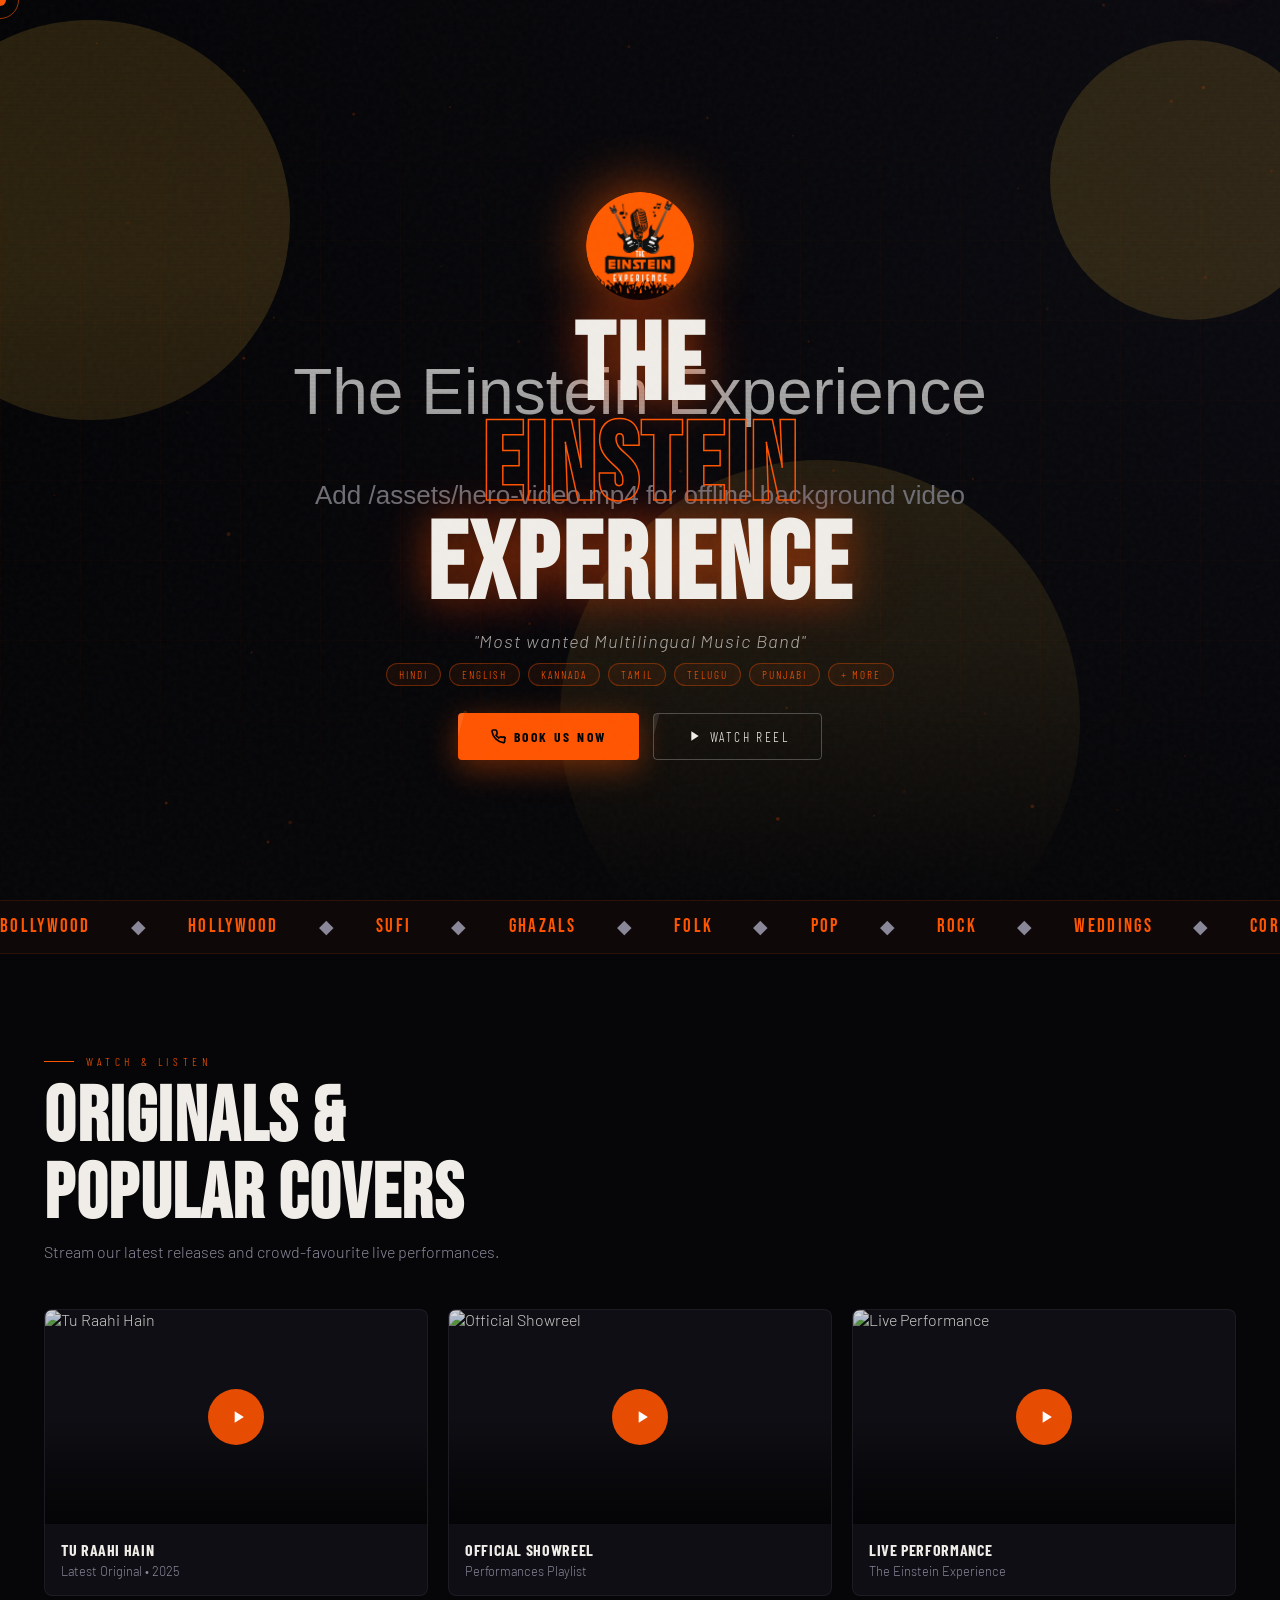
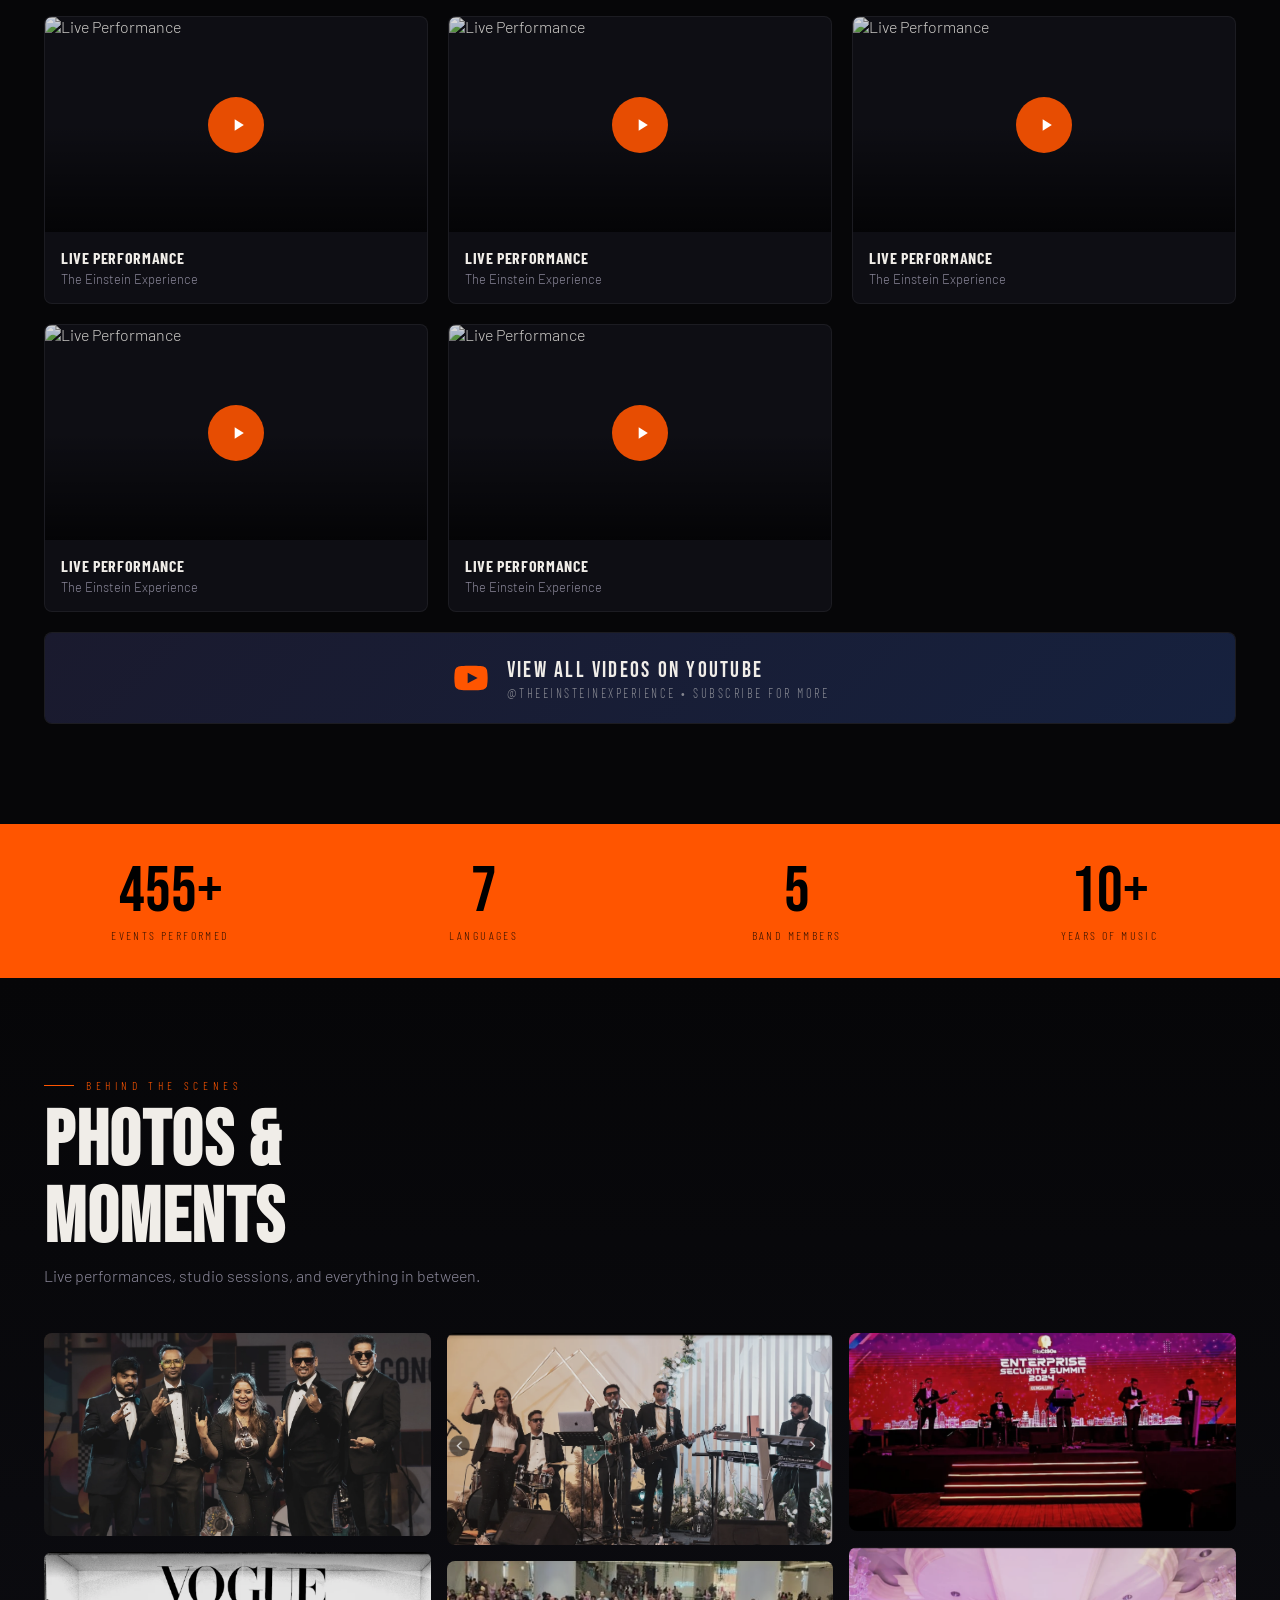
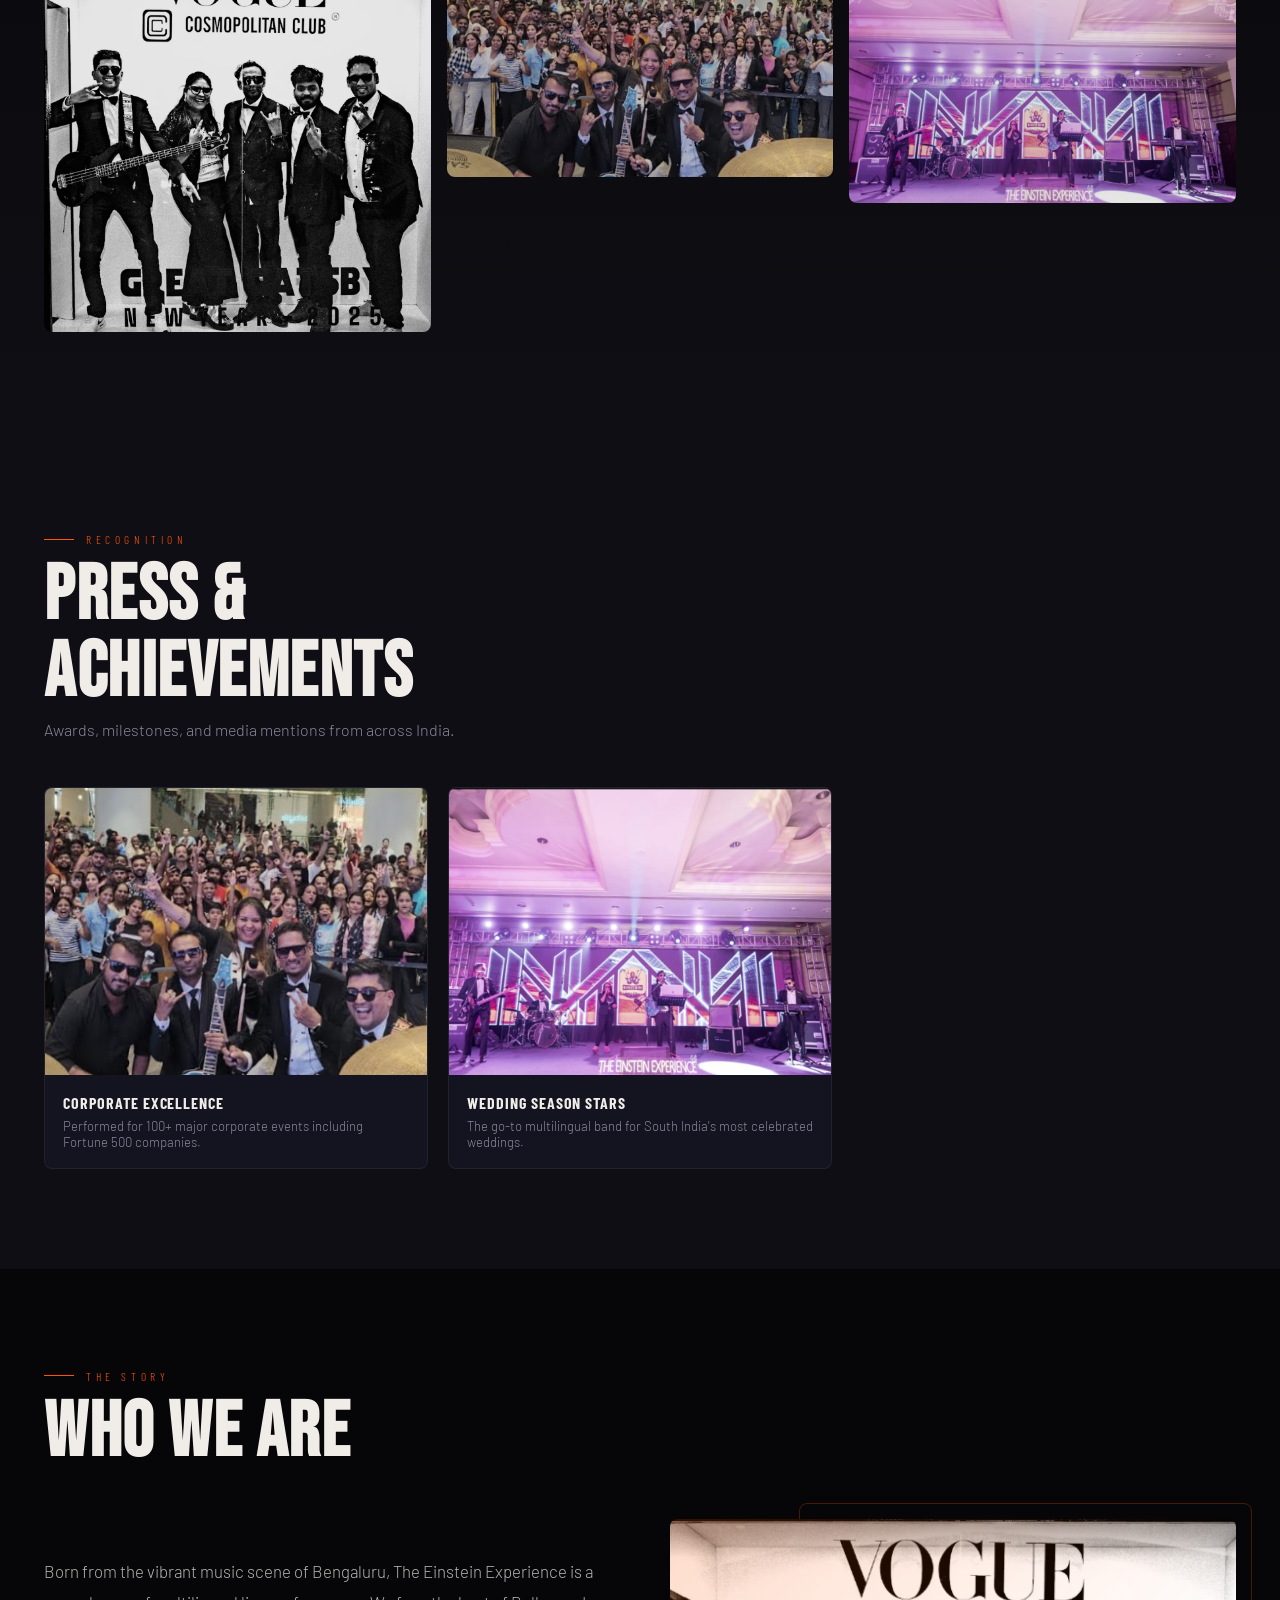
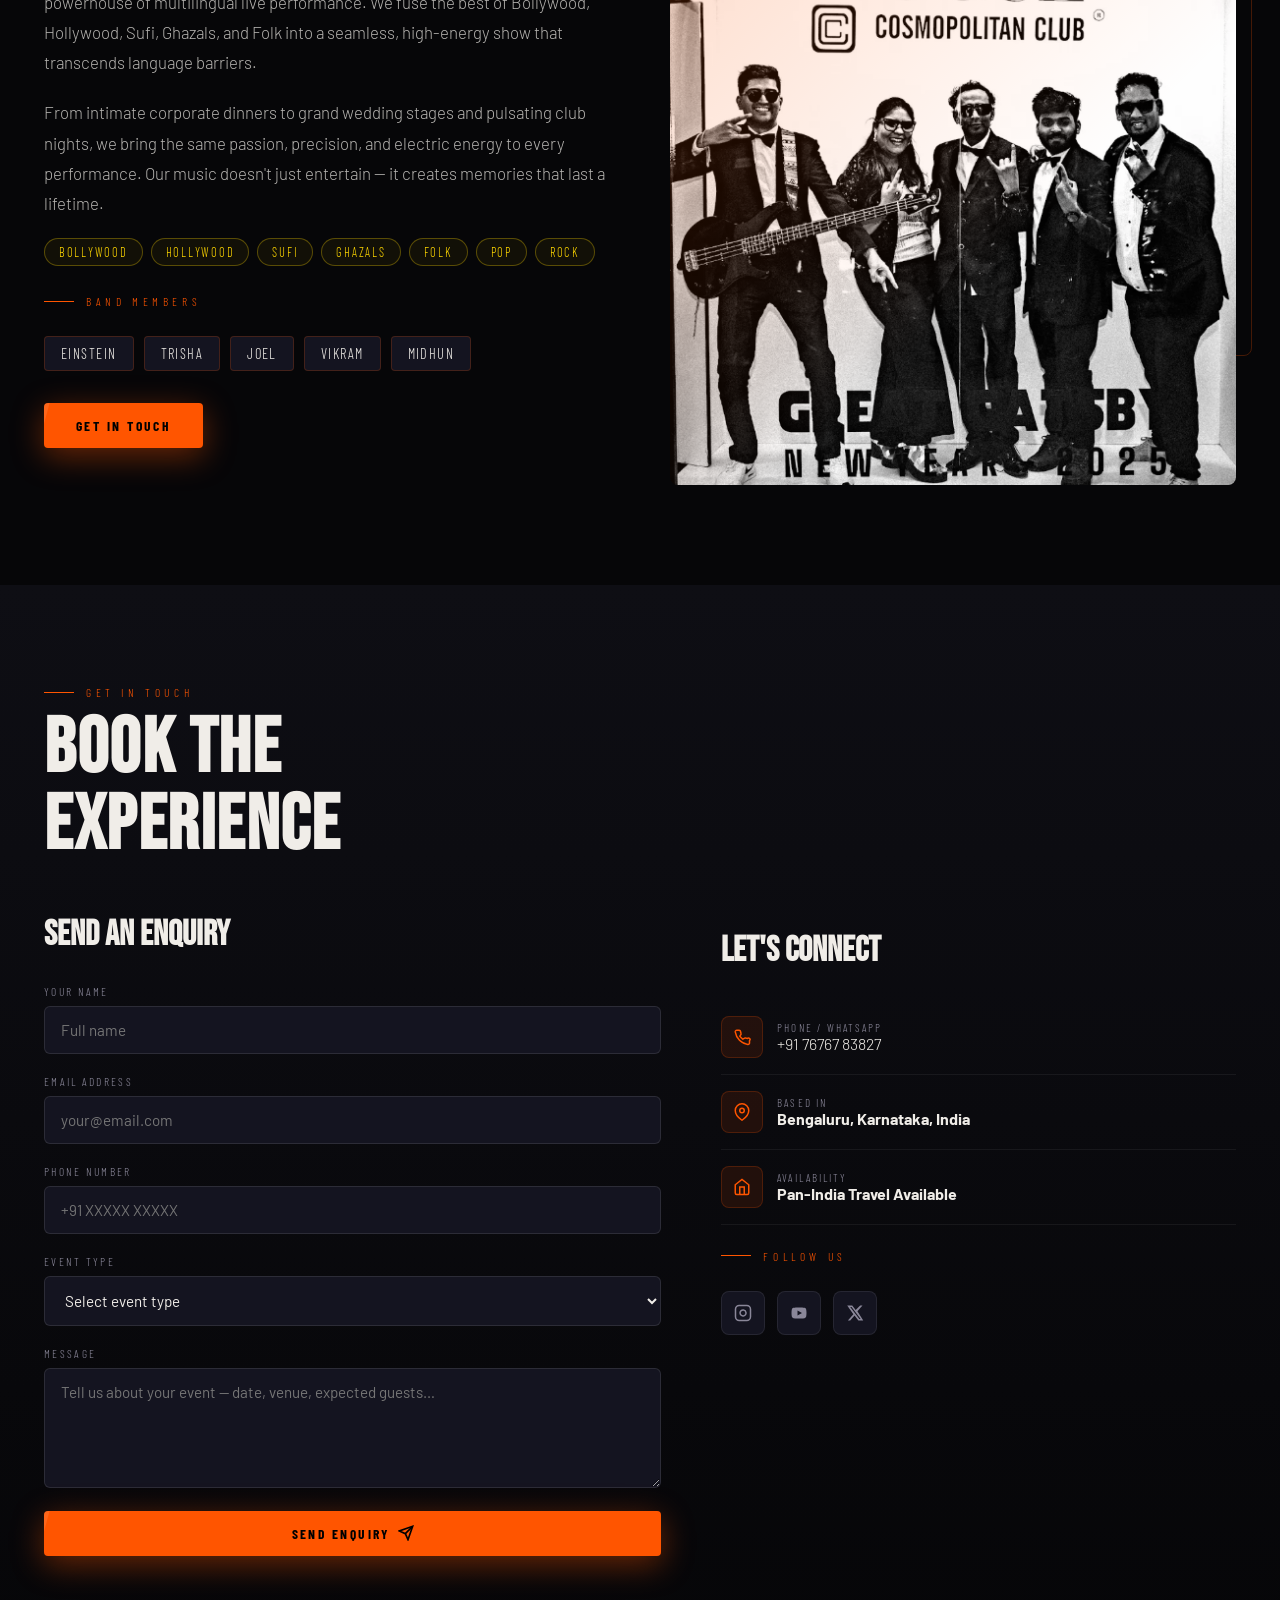
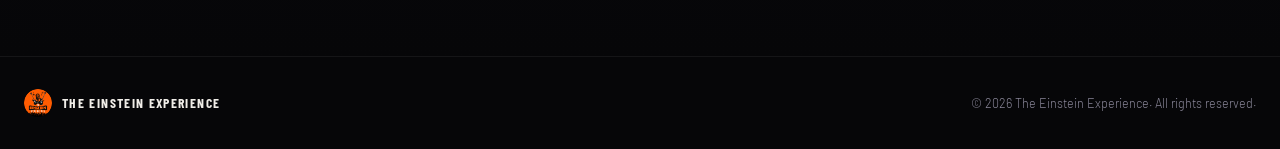
==== index.html @ 7ed164ba "Add files via upload" ====
<!doctype html>
<html lang="en">
<head>
  <meta charset="utf-8" />
  <meta name="viewport" content="width=device-width, initial-scale=1" />
  <title>The Einstein Experience • Official Site | Multilingual Live Band Bengaluru</title>
  <meta name="description" content="The Einstein Experience is a Bengaluru-based multilingual live music band delivering energetic Bollywood/Hollywood/Sufi/Ghazals/Folk performances for weddings, corporate events, clubs and parties." />
  <link rel="canonical" href="https://theeinsteinexperience.com/" />
  <meta name="robots" content="index,follow,max-image-preview:large" />
  <meta property="og:type" content="website" />
  <meta property="og:title" content="The Einstein Experience • Multilingual Live Band" />
  <meta property="og:description" content="Energetic multilingual live performances • Weddings • Corporate • Clubs" />
  <meta property="og:url" content="https://theeinsteinexperience.com/" />
  <meta name="twitter:card" content="summary_large_image" />
  <link rel="icon" href="assets/logo.png" type="image/png" />
  <meta name="theme-color" content="#060608" />

  <link rel="preconnect" href="https://fonts.googleapis.com" />
  <link rel="preconnect" href="https://fonts.gstatic.com" crossorigin />
  <link href="https://fonts.googleapis.com/css2?family=Bebas+Neue&family=Barlow+Condensed:wght@400;600;700&family=Barlow:ital,wght@0,300;0,400;1,300&display=swap" rel="stylesheet" />

  <script type="application/ld+json">
  {
    "@context":"https://schema.org",
    "@type":"MusicGroup",
    "name":"The Einstein Experience",
    "url":"https://theeinsteinexperience.com/",
    "genre":["Bollywood","Hollywood","Sufi","Ghazals","Folk","Pop","Rock"],
    "foundingLocation":{"@type":"City","name":"Bengaluru"},
    "sameAs":[
      "https://www.youtube.com/@theeinsteinexperience",
      "https://www.instagram.com/theeinsteinexperience/",
      "https://x.com/TeeLiveBand"
    ]
  }
  </script>

  <style>
    :root {
      --bg: #060608;
      --surface: #0e0e14;
      --surface2: #141420;
      --ink: #f0ede8;
      --muted: #8a8799;
      --brand: #ff5500;
      --brand2: #ff8c00;
      --accent: #ffd700;
      --glow: rgba(255,85,0,0.35);
      --max: 1240px;
      --font-display: 'Bebas Neue', sans-serif;
      --font-ui: 'Barlow Condensed', sans-serif;
      --font-body: 'Barlow', sans-serif;
    }

    *, *::before, *::after { box-sizing: border-box; margin: 0; padding: 0; }
    html { scroll-behavior: smooth; }

    body {
      background: var(--bg);
      color: var(--ink);
      font-family: var(--font-body);
      font-weight: 300;
      overflow-x: hidden;
    }

    a { color: inherit; text-decoration: none; }
    img { max-width: 100%; display: block; }
    :focus-visible { outline: 2px solid var(--accent); outline-offset: 3px; border-radius: 4px; }

    /* ─── CURSOR ─────────────────────────────────────────────── */
    .cursor {
      width: 12px; height: 12px;
      background: var(--brand);
      border-radius: 50%;
      position: fixed; top: 0; left: 0;
      pointer-events: none;
      z-index: 9999;
      transform: translate(-50%,-50%);
      transition: transform 0.08s, width 0.2s, height 0.2s, background 0.2s;
      mix-blend-mode: exclusion;
    }
    .cursor-ring {
      width: 38px; height: 38px;
      border: 1.5px solid rgba(255,85,0,0.6);
      border-radius: 50%;
      position: fixed; top: 0; left: 0;
      pointer-events: none;
      z-index: 9998;
      transform: translate(-50%,-50%);
      transition: transform 0.18s ease, width 0.25s, height 0.25s, border-color 0.25s;
    }
    body:hover .cursor { opacity: 1; }

    /* ─── NOISE TEXTURE OVERLAY ──────────────────────────────── */
    body::before {
      content: '';
      position: fixed; inset: 0;
      background-image: url("data:image/svg+xml,%3Csvg viewBox='0 0 200 200' xmlns='http://www.w3.org/2000/svg'%3E%3Cfilter id='n'%3E%3CfeTurbulence type='fractalNoise' baseFrequency='0.85' numOctaves='4' stitchTiles='stitch'/%3E%3C/filter%3E%3Crect width='100%25' height='100%25' filter='url(%23n)' opacity='1'/%3E%3C/svg%3E");
      opacity: 0.028;
      pointer-events: none;
      z-index: 1000;
    }

    /* ─── SCROLLBAR ──────────────────────────────────────────── */
    ::-webkit-scrollbar { width: 4px; }
    ::-webkit-scrollbar-track { background: var(--bg); }
    ::-webkit-scrollbar-thumb { background: var(--brand); border-radius: 2px; }

    /* ─── HERO ───────────────────────────────────────────────── */
    #home {
      position: relative;
      min-height: 100vh;
      min-height: 100svh;
      display: flex;
      flex-direction: column;
      align-items: center;
      justify-content: center;
      overflow: clip;
    }

    #home video, #home .poster-img {
      position: absolute; inset: 0;
      width: 100%; height: 100%;
      object-fit: cover;
      z-index: 0;
      filter: saturate(1.3) brightness(0.85) contrast(1.05);
    }
    #home .poster-img { display: none; }

    .hero-overlay {
      position: absolute; inset: 0; z-index: 1;
      background: linear-gradient(
        180deg,
        rgba(6,6,8,0.15) 0%,
        rgba(6,6,8,0.08) 30%,
        rgba(6,6,8,0.5) 72%,
        rgba(6,6,8,1) 100%
      );
    }

    /* Animated grid lines */
    .hero-grid {
      position: absolute; inset: 0; z-index: 2;
      background-image:
        linear-gradient(rgba(255,85,0,0.06) 1px, transparent 1px),
        linear-gradient(90deg, rgba(255,85,0,0.06) 1px, transparent 1px);
      background-size: 80px 80px;
      animation: gridScroll 20s linear infinite;
      mask-image: linear-gradient(180deg, transparent, rgba(0,0,0,0.4) 30%, rgba(0,0,0,0.4) 70%, transparent);
    }
    @keyframes gridScroll {
      0% { background-position: 0 0; }
      100% { background-position: 80px 80px; }
    }

    /* Scanlines */
    .scanlines {
      position: absolute; inset: 0; z-index: 3;
      background: repeating-linear-gradient(
        0deg,
        transparent,
        transparent 2px,
        rgba(0,0,0,0.03) 2px,
        rgba(0,0,0,0.03) 4px
      );
      pointer-events: none;
    }

    .hero-inner {
      position: relative; z-index: 4;
      text-align: center;
      padding: 20px 20px 40px;
      display: flex;
      flex-direction: column;
      align-items: center;
      width: 100%;
    }

    .hero-logo {
      width: clamp(80px, 12vmin, 120px);
      height: clamp(80px, 12vmin, 120px);
      border-radius: 50%;
      margin-top: clamp(60px, 8vh, 100px);
      margin-bottom: clamp(12px, 2vh, 24px);
      filter: drop-shadow(0 0 30px rgba(255,85,0,0.7));
      animation: logoPulse 3s ease-in-out infinite;
    }
    @keyframes logoPulse {
      0%, 100% { filter: drop-shadow(0 0 30px rgba(255,85,0,0.7)); transform: scale(1); }
      50% { filter: drop-shadow(0 0 60px rgba(255,140,0,0.9)); transform: scale(1.04); }
    }

    .hero-eyebrow {
      font-family: var(--font-ui);
      font-size: 0.9rem;
      letter-spacing: 0.4em;
      text-transform: uppercase;
      color: var(--brand);
      margin-bottom: 12px;
      animation: fadeSlideUp 0.8s ease both;
    }

    .hero-title {
      font-family: var(--font-display);
      font-size: clamp(2.8rem, min(11vw, 12vh), 9rem);
      line-height: 0.92;
      letter-spacing: 0.03em;
      text-transform: uppercase;
      color: var(--ink);
      animation: fadeSlideUp 0.8s 0.15s ease both;
      position: relative;
    }

    .hero-title .highlight {
      color: transparent;
      -webkit-text-stroke: 1.5px var(--brand);
      display: block;
    }

    .hero-title .glow-text {
      text-shadow: 0 0 40px rgba(255,85,0,0.5), 0 0 80px rgba(255,85,0,0.2);
    }

    .hero-tagline {
      font-family: var(--font-body);
      font-style: italic;
      font-size: clamp(0.8rem, 2vw, 1.15rem);
      color: rgba(240,237,232,0.7);
      margin-top: clamp(10px, 1.5vh, 20px);
      letter-spacing: 0.05em;
      animation: fadeSlideUp 0.8s 0.3s ease both;
    }

    .hero-langs {
      display: flex;
      gap: 8px;
      flex-wrap: wrap;
      justify-content: center;
      margin-top: clamp(8px, 1.2vh, 16px);
      animation: fadeSlideUp 0.8s 0.4s ease both;
    }
    .lang-tag {
      font-family: var(--font-ui);
      font-size: 0.7rem;
      letter-spacing: 0.18em;
      text-transform: uppercase;
      padding: 4px 12px;
      border: 1px solid rgba(255,85,0,0.35);
      border-radius: 999px;
      color: var(--brand);
      background: rgba(255,85,0,0.07);
    }

    .hero-cta-group {
      display: flex;
      gap: 14px;
      margin-top: clamp(20px, 3vh, 36px);
      flex-wrap: wrap;
      justify-content: center;
      animation: fadeSlideUp 0.8s 0.5s ease both;
    }

    .btn {
      font-family: var(--font-ui);
      font-size: 0.85rem;
      letter-spacing: 0.18em;
      text-transform: uppercase;
      padding: 14px 32px;
      border-radius: 4px;
      cursor: pointer;
      transition: transform 0.2s, box-shadow 0.2s;
      display: inline-flex; align-items: center; gap: 8px;
      position: relative; overflow: hidden;
    }
    .btn::before {
      content: '';
      position: absolute; inset: 0;
      background: rgba(255,255,255,0.1);
      transform: translateX(-100%) skewX(-15deg);
      transition: transform 0.4s;
    }
    .btn:hover::before { transform: translateX(110%) skewX(-15deg); }
    .btn:hover { transform: translateY(-2px); }

    .btn-primary {
      background: var(--brand);
      color: #000;
      font-weight: 700;
      border: none;
      box-shadow: 0 8px 32px rgba(255,85,0,0.4);
    }
    .btn-primary:hover { box-shadow: 0 12px 40px rgba(255,85,0,0.6); }

    .btn-ghost {
      background: transparent;
      color: var(--ink);
      border: 1px solid rgba(255,255,255,0.25);
    }
    .btn-ghost:hover { border-color: rgba(255,255,255,0.6); }



    @keyframes fadeSlideUp {
      from { opacity: 0; transform: translateY(30px); }
      to { opacity: 1; transform: translateY(0); }
    }
    @keyframes fadeIn {
      from { opacity: 0; }
      to { opacity: 0.5; }
    }

    /* ─── NAVIGATION ─────────────────────────────────────────── */
    #navwrap {
      position: fixed; top: 0; left: 0; right: 0;
      z-index: 500;
      transform: translateY(-100%);
      transition: transform 0.4s cubic-bezier(0.22, 1, 0.36, 1), background 0.3s;
    }
    #navwrap.is-visible {
      transform: translateY(0);
      background: rgba(6,6,8,0.9);
      backdrop-filter: blur(20px) saturate(150%);
      border-bottom: 1px solid rgba(255,85,0,0.12);
    }

    .nav {
      max-width: var(--max);
      margin: 0 auto;
      padding: 14px 24px;
      display: flex;
      align-items: center;
      justify-content: space-between;
      gap: 20px;
    }

    .brand {
      display: flex; align-items: center; gap: 10px;
      font-family: var(--font-ui);
      font-size: 1rem;
      font-weight: 700;
      letter-spacing: 0.12em;
      text-transform: uppercase;
    }
    .brand img { width: 34px; height: 34px; border-radius: 50%; }

    .nav-links {
      display: flex; gap: 28px;
      list-style: none;
    }
    .nav-links a {
      font-family: var(--font-ui);
      font-size: 0.78rem;
      letter-spacing: 0.18em;
      text-transform: uppercase;
      color: var(--muted);
      transition: color 0.2s;
      position: relative;
    }
    .nav-links a::after {
      content: '';
      position: absolute; bottom: -4px; left: 0; right: 0; height: 1px;
      background: var(--brand);
      transform: scaleX(0);
      transition: transform 0.25s;
    }
    .nav-links a:hover { color: var(--ink); text-decoration: none; }
    .nav-links a:hover::after { transform: scaleX(1); }

    .nav-social {
      display: flex; gap: 14px; align-items: center;
    }
    .nav-social a {
      width: 18px; height: 18px;
      opacity: 0.6;
      transition: opacity 0.2s, color 0.2s;
      display: block;
    }
    .nav-social a:hover { opacity: 1; color: var(--brand); }
    .nav-social svg { width: 18px; height: 18px; }

    .nav-toggle {
      display: none;
      background: transparent;
      border: 1px solid rgba(255,255,255,0.15);
      border-radius: 6px;
      padding: 8px;
      cursor: pointer;
    }
    .nav-toggle span {
      display: block; width: 20px; height: 1.5px;
      background: var(--ink);
      margin: 5px 0;
      border-radius: 2px;
      transition: transform 0.3s, opacity 0.3s;
    }

    /* ─── SECTIONS ───────────────────────────────────────────── */
    section { scroll-margin-top: 80px; }

    .container {
      max-width: var(--max);
      margin: 0 auto;
      padding: 100px 24px;
    }

    .section-label {
      font-family: var(--font-ui);
      font-size: 0.72rem;
      letter-spacing: 0.4em;
      text-transform: uppercase;
      color: var(--brand);
      margin-bottom: 12px;
      display: flex; align-items: center; gap: 12px;
    }
    .section-label::before {
      content: '';
      display: block; width: 30px; height: 1px;
      background: var(--brand);
    }

    .section-title {
      font-family: var(--font-display);
      font-size: clamp(2.5rem, 6vw, 5rem);
      line-height: 1;
      letter-spacing: 0.02em;
      text-transform: uppercase;
      margin-bottom: 8px;
    }

    .section-sub {
      font-size: 1rem;
      color: var(--muted);
      max-width: 520px;
    }

    /* ─── MARQUEE ─────────────────────────────────────────────── */
    .marquee-strip {
      overflow: hidden;
      border-top: 1px solid rgba(255,85,0,0.12);
      border-bottom: 1px solid rgba(255,85,0,0.12);
      padding: 14px 0;
      background: rgba(255,85,0,0.03);
    }
    .marquee-inner {
      display: flex;
      gap: 40px;
      white-space: nowrap;
      animation: marquee 22s linear infinite;
      width: max-content;
    }
    .marquee-inner span {
      font-family: var(--font-display);
      font-size: 1.2rem;
      letter-spacing: 0.12em;
      color: var(--brand);
      text-transform: uppercase;
    }
    .marquee-inner .dot {
      color: var(--muted);
    }
    @keyframes marquee {
      0% { transform: translateX(0); }
      100% { transform: translateX(-50%); }
    }

    /* ─── MUSIC / VIDEOS ─────────────────────────────────────── */
    #music { background: var(--bg); }

    .video-grid {
      display: grid;
      grid-template-columns: repeat(3, 1fr);
      gap: 20px;
      margin-top: 48px;
    }
    .video-card--channel {
      grid-column: 1 / -1;
    }
    .video-card--channel .video-thumb {
      aspect-ratio: unset !important;
      height: 90px;
    }

    .video-card {
      position: relative;
      border-radius: 8px;
      overflow: hidden;
      background: var(--surface);
      border: 1px solid rgba(255,255,255,0.06);
      cursor: pointer;
      display: block;
      transform-style: preserve-3d;
      transition: transform 0.4s cubic-bezier(0.22, 1, 0.36, 1), box-shadow 0.4s;
      transform: perspective(800px) rotateX(2deg);
    }
    .video-card:hover {
      transform: perspective(800px) rotateX(0deg) translateY(-8px);
      box-shadow: 0 24px 60px rgba(0,0,0,0.5), 0 0 0 1px rgba(255,85,0,0.2);
      text-decoration: none;
    }

    .video-thumb {
      position: relative;
      aspect-ratio: 16/9;
      overflow: hidden;
    }
    .video-thumb img {
      width: 100%; height: 100%;
      object-fit: cover;
      transition: transform 0.6s;
      filter: saturate(0.8) brightness(0.85);
    }
    .video-card:hover .video-thumb img {
      transform: scale(1.06);
      filter: saturate(1.1) brightness(1);
    }

    .video-thumb-overlay {
      position: absolute; inset: 0;
      background: linear-gradient(to top, rgba(0,0,0,0.7), transparent 50%);
    }

    .play-btn {
      position: absolute;
      top: 50%; left: 50%;
      transform: translate(-50%, -50%);
      width: 56px; height: 56px;
      border-radius: 50%;
      background: rgba(255,85,0,0.9);
      display: flex; align-items: center; justify-content: center;
      transition: transform 0.3s, background 0.3s;
      box-shadow: 0 0 0 0 rgba(255,85,0,0.4);
    }
    .video-card:hover .play-btn {
      background: var(--brand);
      transform: translate(-50%, -50%) scale(1.15);
      box-shadow: 0 0 0 12px rgba(255,85,0,0);
      animation: ripple 0.6s ease-out;
    }
    @keyframes ripple {
      0% { box-shadow: 0 0 0 0 rgba(255,85,0,0.5); }
      100% { box-shadow: 0 0 0 20px rgba(255,85,0,0); }
    }
    .play-btn svg { width: 20px; height: 20px; margin-left: 3px; }

    .video-info {
      padding: 16px;
    }
    .video-info h3 {
      font-family: var(--font-ui);
      font-size: 1rem;
      font-weight: 700;
      letter-spacing: 0.04em;
      text-transform: uppercase;
    }
    .video-info p {
      font-size: 0.8rem;
      color: var(--muted);
      margin-top: 4px;
    }

    /* ─── GALLERY ─────────────────────────────────────────────── */
    #gallery {
      background: linear-gradient(to bottom, var(--bg), var(--surface));
    }

    .gallery-masonry {
      columns: 3 280px;
      column-gap: 16px;
      margin-top: 48px;
    }

    .gallery-item {
      break-inside: avoid;
      margin-bottom: 16px;
      border-radius: 8px;
      overflow: hidden;
      position: relative;
      cursor: pointer;
    }
    .gallery-item img {
      width: 100%;
      display: block;
      transition: transform 0.5s cubic-bezier(0.22, 1, 0.36, 1), filter 0.5s;
      filter: saturate(0.7) brightness(0.9);
    }
    .gallery-item:hover img {
      transform: scale(1.05);
      filter: saturate(1.1) brightness(1.05);
    }
    .gallery-item::after {
      content: '';
      position: absolute; inset: 0;
      background: linear-gradient(to top, rgba(255,85,0,0.3), transparent 50%);
      opacity: 0;
      transition: opacity 0.4s;
    }
    .gallery-item:hover::after { opacity: 1; }

    /* ─── ACHIEVEMENTS ───────────────────────────────────────── */
    #achievements { background: var(--surface); }

    .achievements-grid {
      display: grid;
      grid-template-columns: repeat(3, 1fr);
      gap: 20px;
      margin-top: 48px;
    }

    .achieve-card {
      background: var(--surface2);
      border: 1px solid rgba(255,255,255,0.06);
      border-radius: 8px;
      overflow: hidden;
      transition: transform 0.4s, box-shadow 0.4s, border-color 0.4s;
      transform: perspective(600px) rotateY(0deg);
    }
    .achieve-card:hover {
      transform: perspective(600px) rotateY(-3deg) translateY(-6px);
      box-shadow: 0 20px 50px rgba(0,0,0,0.4);
      border-color: rgba(255,85,0,0.25);
    }
    .achieve-card img {
      width: 100%;
      aspect-ratio: 4/3;
      object-fit: cover;
      filter: saturate(0.7);
      transition: filter 0.4s;
    }
    .achieve-card:hover img { filter: saturate(1); }
    .achieve-card-body {
      padding: 18px;
    }
    .achieve-card-body h3 {
      font-family: var(--font-ui);
      font-size: 1rem;
      font-weight: 700;
      text-transform: uppercase;
      letter-spacing: 0.06em;
    }
    .achieve-card-body p {
      font-size: 0.82rem;
      color: var(--muted);
      margin-top: 6px;
    }

    /* ─── STATS ──────────────────────────────────────────────── */
    .stats-bar {
      background: var(--brand);
      padding: 36px 24px;
    }
    .stats-inner {
      max-width: var(--max);
      margin: 0 auto;
      display: grid;
      grid-template-columns: repeat(4, 1fr);
      gap: 20px;
      text-align: center;
    }
    .stat-item { color: #000; }
    .stat-num {
      font-family: var(--font-display);
      font-size: clamp(2.5rem, 5vw, 4rem);
      line-height: 1;
    }
    .stat-label {
      font-family: var(--font-ui);
      font-size: 0.75rem;
      letter-spacing: 0.2em;
      text-transform: uppercase;
      opacity: 0.75;
      margin-top: 4px;
    }

    /* ─── ABOUT / BIO ────────────────────────────────────────── */
    #bio { background: var(--bg); }

    .bio-layout {
      display: grid;
      grid-template-columns: 1fr 1fr;
      gap: 60px;
      align-items: center;
      margin-top: 48px;
    }

    .bio-text p {
      font-size: 1.05rem;
      line-height: 1.8;
      color: rgba(240,237,232,0.75);
      margin-bottom: 20px;
    }

    .members-list {
      display: flex;
      flex-wrap: wrap;
      gap: 10px;
      margin-top: 28px;
    }
    .member-tag {
      font-family: var(--font-ui);
      font-size: 0.9rem;
      letter-spacing: 0.1em;
      text-transform: uppercase;
      padding: 8px 16px;
      background: var(--surface2);
      border: 1px solid rgba(255,85,0,0.2);
      border-radius: 4px;
      transition: background 0.25s, border-color 0.25s;
    }
    .member-tag:hover { background: rgba(255,85,0,0.1); border-color: rgba(255,85,0,0.5); }

    .bio-visual {
      position: relative;
    }
    .bio-visual-inner {
      position: relative;
      border-radius: 8px;
      overflow: hidden;
      aspect-ratio: 1;
    }
    .bio-visual-inner img {
      width: 100%; height: 100%;
      object-fit: cover;
      filter: saturate(0.8);
    }
    .bio-visual-inner::before {
      content: '';
      position: absolute; inset: 0;
      background: linear-gradient(135deg, rgba(255,85,0,0.2), transparent 60%);
      z-index: 1;
    }
    .bio-decor {
      position: absolute;
      top: -16px; right: -16px;
      width: 80%; height: 80%;
      border: 1.5px solid rgba(255,85,0,0.25);
      border-radius: 8px;
      z-index: -1;
    }

    /* Genres list */
    .genres-grid {
      display: flex;
      flex-wrap: wrap;
      gap: 8px;
      margin-top: 20px;
    }
    .genre-pill {
      font-family: var(--font-ui);
      font-size: 0.78rem;
      letter-spacing: 0.14em;
      text-transform: uppercase;
      padding: 6px 14px;
      border: 1px solid rgba(255,215,0,0.3);
      border-radius: 999px;
      color: var(--accent);
      background: rgba(255,215,0,0.05);
    }

    /* ─── CONTACT ────────────────────────────────────────────── */
    #contact {
      background: linear-gradient(to bottom, var(--surface), var(--bg));
    }

    .contact-layout {
      display: grid;
      grid-template-columns: 1.2fr 1fr;
      gap: 60px;
      margin-top: 48px;
      align-items: start;
    }

    .contact-form-wrap h3 {
      font-family: var(--font-display);
      font-size: 2.2rem;
      text-transform: uppercase;
      margin-bottom: 28px;
    }

    .form-group {
      margin-bottom: 20px;
    }
    .form-group label {
      display: block;
      font-family: var(--font-ui);
      font-size: 0.72rem;
      letter-spacing: 0.2em;
      text-transform: uppercase;
      color: var(--muted);
      margin-bottom: 8px;
    }
    .form-group input,
    .form-group textarea,
    .form-group select {
      width: 100%;
      padding: 14px 16px;
      background: var(--surface2);
      border: 1px solid rgba(255,255,255,0.1);
      border-radius: 6px;
      color: var(--ink);
      font-family: var(--font-body);
      font-size: 0.95rem;
      transition: border-color 0.25s, box-shadow 0.25s;
      outline: none;
    }
    .form-group input:focus,
    .form-group textarea:focus {
      border-color: rgba(255,85,0,0.5);
      box-shadow: 0 0 0 3px rgba(255,85,0,0.1);
    }
    .form-group textarea { resize: vertical; min-height: 120px; }
    .form-group select option { background: var(--surface2); }

    .contact-info { padding-top: 16px; }
    .contact-info h3 {
      font-family: var(--font-display);
      font-size: 2.2rem;
      text-transform: uppercase;
      margin-bottom: 28px;
    }

    .contact-item {
      display: flex;
      align-items: center;
      gap: 14px;
      padding: 16px 0;
      border-bottom: 1px solid rgba(255,255,255,0.06);
    }
    .contact-item:last-child { border-bottom: none; }
    .contact-icon {
      width: 42px; height: 42px;
      border-radius: 8px;
      background: rgba(255,85,0,0.1);
      border: 1px solid rgba(255,85,0,0.2);
      display: flex; align-items: center; justify-content: center;
      flex-shrink: 0;
    }
    .contact-icon svg { width: 18px; height: 18px; color: var(--brand); }
    .contact-item-text span {
      display: block;
      font-family: var(--font-ui);
      font-size: 0.7rem;
      letter-spacing: 0.18em;
      text-transform: uppercase;
      color: var(--muted);
    }
    .contact-item-text a, .contact-item-text strong {
      font-size: 1rem;
      color: var(--ink);
      transition: color 0.2s;
    }
    .contact-item-text a:hover { color: var(--brand); }

    .social-links {
      display: flex;
      gap: 12px;
      margin-top: 28px;
    }
    .social-link {
      width: 44px; height: 44px;
      border-radius: 8px;
      background: var(--surface2);
      border: 1px solid rgba(255,255,255,0.08);
      display: flex; align-items: center; justify-content: center;
      transition: background 0.25s, border-color 0.25s, transform 0.25s;
      color: var(--muted);
    }
    .social-link:hover {
      background: rgba(255,85,0,0.15);
      border-color: rgba(255,85,0,0.4);
      color: var(--brand);
      transform: translateY(-3px);
      text-decoration: none;
    }
    .social-link svg { width: 18px; height: 18px; }

    /* ─── FOOTER ─────────────────────────────────────────────── */
    footer {
      background: var(--bg);
      border-top: 1px solid rgba(255,255,255,0.06);
      padding: 32px 24px;
    }
    .footer-inner {
      max-width: var(--max);
      margin: 0 auto;
      display: flex;
      align-items: center;
      justify-content: space-between;
      gap: 16px;
      flex-wrap: wrap;
    }
    .footer-brand {
      display: flex; align-items: center; gap: 10px;
      font-family: var(--font-ui);
      font-weight: 700;
      font-size: 0.85rem;
      letter-spacing: 0.1em;
      text-transform: uppercase;
    }
    .footer-brand img { width: 28px; height: 28px; border-radius: 50%; }
    .footer-copy {
      font-size: 0.78rem;
      color: var(--muted);
    }

    /* ─── BACK TO TOP ────────────────────────────────────────── */
    .btt {
      position: fixed; right: 24px; bottom: 24px;
      width: 46px; height: 46px;
      border-radius: 6px;
      background: var(--brand);
      color: #000;
      display: flex; align-items: center; justify-content: center;
      z-index: 400;
      cursor: pointer;
      border: none;
      opacity: 0; pointer-events: none;
      transform: translateY(16px);
      transition: opacity 0.3s, transform 0.3s, box-shadow 0.3s;
      box-shadow: 0 6px 24px rgba(255,85,0,0.35);
    }
    .btt.is-visible { opacity: 1; pointer-events: all; transform: translateY(0); }
    .btt:hover { box-shadow: 0 10px 32px rgba(255,85,0,0.55); transform: translateY(-3px); }
    .btt svg { width: 20px; height: 20px; }

    /* ─── SCROLL ANIMATIONS ──────────────────────────────────── */
    .reveal {
      opacity: 0;
      transform: translateY(40px);
      transition: opacity 0.7s ease, transform 0.7s ease;
    }
    .reveal.is-visible {
      opacity: 1;
      transform: translateY(0);
    }
    .reveal-left {
      opacity: 0; transform: translateX(-40px);
      transition: opacity 0.7s ease, transform 0.7s ease;
    }
    .reveal-left.is-visible { opacity: 1; transform: translateX(0); }
    .reveal-right {
      opacity: 0; transform: translateX(40px);
      transition: opacity 0.7s ease, transform 0.7s ease;
    }
    .reveal-right.is-visible { opacity: 1; transform: translateX(0); }

    /* ─── LIGHTBOX ───────────────────────────────────────────── */
    .lightbox {
      display: none;
      position: fixed; inset: 0;
      background: rgba(0,0,0,0.95);
      z-index: 2000;
      align-items: center;
      justify-content: center;
    }
    .lightbox.is-open { display: flex; }
    .lightbox img {
      max-width: 92vw; max-height: 88vh;
      border-radius: 8px;
      box-shadow: 0 40px 120px rgba(0,0,0,0.8);
    }
    .lightbox-close {
      position: absolute; top: 24px; right: 24px;
      width: 44px; height: 44px;
      border-radius: 50%;
      background: rgba(255,255,255,0.1);
      border: 1px solid rgba(255,255,255,0.2);
      color: #fff;
      font-size: 1.4rem;
      cursor: pointer;
      display: flex; align-items: center; justify-content: center;
      transition: background 0.2s;
    }
    .lightbox-close:hover { background: rgba(255,85,0,0.4); }

    /* ─── 3D TILT CARDS ──────────────────────────────────────── */
    .tilt-card {
      transform-style: preserve-3d;
      transition: transform 0.1s ease-out;
    }

    /* ─── RESPONSIVE ─────────────────────────────────────────── */
    @media (max-width: 1024px) {
      .video-grid { grid-template-columns: 1fr 1fr; }
      .video-card--channel { grid-column: 1 / -1; }
      .achievements-grid { grid-template-columns: 1fr 1fr; }
      .stats-inner { grid-template-columns: repeat(2, 1fr); }
      .bio-layout { grid-template-columns: 1fr; gap: 40px; }
      .contact-layout { grid-template-columns: 1fr; gap: 40px; }
    }
    @media (max-width: 768px) {
      .nav-links, .nav-social { display: none; }
      .nav-toggle { display: block; }
      #navwrap.is-open .nav-links { 
        display: flex; flex-direction: column;
        position: absolute; top: 100%; left: 0; right: 0;
        background: rgba(6,6,8,0.98);
        padding: 20px 24px;
        gap: 16px;
        border-bottom: 1px solid rgba(255,85,0,0.12);
      }
      #navwrap.is-open .nav-social { display: flex; }
      .video-grid { grid-template-columns: 1fr; }
      .video-card--channel { grid-column: 1; }
      .achievements-grid { grid-template-columns: 1fr; }
      .gallery-masonry { columns: 2 200px; }
      .stats-inner { grid-template-columns: repeat(2, 1fr); }
      .cursor, .cursor-ring { display: none; }
    }
    @media (prefers-reduced-motion: reduce) {
      *, *::before, *::after { animation: none !important; transition: none !important; }
    }
  </style>
</head>
<body>

  <!-- Custom cursor -->
  <div class="cursor" id="cursor"></div>
  <div class="cursor-ring" id="cursorRing"></div>

  <!-- Lightbox -->
  <div class="lightbox" id="lightbox" role="dialog" aria-modal="true">
    <button class="lightbox-close" id="lightboxClose" aria-label="Close">✕</button>
    <img id="lightboxImg" src="" alt="" />
  </div>

  <!-- ── HERO ─────────────────────────────────────────────── -->
  <section id="home" aria-label="Hero">
    <video id="heroVideo" autoplay muted loop playsinline preload="auto" poster="assets/hero-poster.svg">
      <!-- Primary: Pexels free concert crowd video (no auth required) -->
      <source src="https://videos.pexels.com/video-files/854054/854054-hd_1920_1080_25fps.mp4" type="video/mp4" />
      <!-- Fallback: local asset -->
      <source src="assets/hero-video.mp4" type="video/mp4" />
    </video>
    <img class="poster-img" id="heroPoster" src="assets/background.avif" alt="Hero background" />
    <div class="hero-overlay"></div>
    <div class="hero-grid" aria-hidden="true"></div>
    <div class="scanlines" aria-hidden="true"></div>

    <div class="hero-inner">
      <img class="hero-logo" src="assets/logo.png" alt="The Einstein Experience logo" />
      <h1 class="hero-title">
        <span class="glow-text">The</span>
        <span class="highlight">Einstein</span>
        <span class="glow-text">Experience</span>
      </h1>
      <p class="hero-tagline">"Most wanted Multilingual Music Band"</p>
      <div class="hero-langs">
        <span class="lang-tag">Hindi</span>
        <span class="lang-tag">English</span>
        <span class="lang-tag">Kannada</span>
        <span class="lang-tag">Tamil</span>
        <span class="lang-tag">Telugu</span>
        <span class="lang-tag">Punjabi</span>
        <span class="lang-tag">+ More</span>
      </div>
      <div class="hero-cta-group">
        <a href="#contact" class="btn btn-primary">
          <svg width="16" height="16" viewBox="0 0 24 24" fill="none" stroke="currentColor" stroke-width="2.5"><path d="M22 16.92v3a2 2 0 0 1-2.18 2A19.86 19.86 0 0 1 3 5.18 2 2 0 0 1 5.11 3h3a2 2 0 0 1 2 1.72c.12.81.3 1.6.54 2.36a2 2 0 0 1-.45 2.11L9.09 10.91a16 16 0 0 0 4 4l1.72-1.11a2 2 0 0 1 2.11-.45c.76.24 1.55.42 2.36.54A2 2 0 0 1 22 16.92z"/></svg>
          Book us now
        </a>
        <a href="#music" class="btn btn-ghost">
          <svg width="16" height="16" viewBox="0 0 24 24" fill="currentColor"><path d="M8 5v14l11-7z"/></svg>
          Watch reel
        </a>
      </div>
    </div>


  </section>

  <!-- ── NAV ──────────────────────────────────────────────── -->
  <div id="navwrap" aria-label="Site navigation">
    <nav class="nav">
      <a href="#home" class="brand">
        <img src="assets/logo.png" alt="Logo" />
        <span>The Einstein Experience</span>
      </a>

      <ul class="nav-links" id="navLinks">
        <li><a href="#home">Home</a></li>
        <li><a href="#music">Music</a></li>
        <li><a href="#gallery">Gallery</a></li>
        <li><a href="#achievements">Press</a></li>
        <li><a href="#bio">About</a></li>
        <li><a href="#contact">Book</a></li>
      </ul>

      <div class="nav-social">
        <a href="https://www.instagram.com/theeinsteinexperience/" target="_blank" rel="noopener" aria-label="Instagram">
          <svg viewBox="0 0 24 24" fill="none" stroke="currentColor" stroke-width="2"><rect x="2" y="2" width="20" height="20" rx="5"/><path d="M16 11.37A4 4 0 1 1 12.63 8 4 4 0 0 1 16 11.37z"/><path d="M17.5 6.5h.01"/></svg>
        </a>
        <a href="https://www.youtube.com/@theeinsteinexperience" target="_blank" rel="noopener" aria-label="YouTube">
          <svg viewBox="0 0 24 24" fill="currentColor"><path d="M21.6 7.2a3 3 0 0 0-2.1-2.1C17.8 4.6 12 4.6 12 4.6s-5.8 0-7.5.5a3 3 0 0 0-2.1 2.1A31.6 31.6 0 0 0 2 12a31.6 31.6 0 0 0 .4 4.8 3 3 0 0 0 2.1 2.1c1.7.5 7.5.5 7.5.5s5.8 0 7.5-.5a3 3 0 0 0 2.1-2.1A31.6 31.6 0 0 0 22 12a31.6 31.6 0 0 0-.4-4.8ZM10 15.2V8.8L16 12l-6 3.2Z"/></svg>
        </a>
        <a href="https://x.com/TeeLiveBand" target="_blank" rel="noopener" aria-label="X/Twitter">
          <svg viewBox="0 0 24 24" fill="currentColor"><path d="M18.9 2H22l-6.8 7.8L23 22h-6.5l-5.1-6.6L5.6 22H2.5l7.3-8.4L1.6 2H8.3l4.6 6 6-6Zm-1.1 18h1.7L7.4 3.9H5.6L17.8 20Z"/></svg>
        </a>
        <a href="tel:+917676783827" aria-label="Call us" class="btn btn-primary" style="padding:8px 16px;font-size:0.72rem">
          Book
        </a>
      </div>

      <button class="nav-toggle" id="navToggle" aria-label="Open menu" aria-expanded="false">
        <span></span><span></span><span></span>
      </button>
    </nav>
  </div>

  <!-- ── MARQUEE ───────────────────────────────────────────── -->
  <div class="marquee-strip" aria-hidden="true">
    <div class="marquee-inner">
      <span>Bollywood</span><span class="dot">◆</span>
      <span>Hollywood</span><span class="dot">◆</span>
      <span>Sufi</span><span class="dot">◆</span>
      <span>Ghazals</span><span class="dot">◆</span>
      <span>Folk</span><span class="dot">◆</span>
      <span>Pop</span><span class="dot">◆</span>
      <span>Rock</span><span class="dot">◆</span>
      <span>Weddings</span><span class="dot">◆</span>
      <span>Corporate</span><span class="dot">◆</span>
      <span>Clubs</span><span class="dot">◆</span>
      <span>Bollywood</span><span class="dot">◆</span>
      <span>Hollywood</span><span class="dot">◆</span>
      <span>Sufi</span><span class="dot">◆</span>
      <span>Ghazals</span><span class="dot">◆</span>
      <span>Folk</span><span class="dot">◆</span>
      <span>Pop</span><span class="dot">◆</span>
      <span>Rock</span><span class="dot">◆</span>
      <span>Weddings</span><span class="dot">◆</span>
      <span>Corporate</span><span class="dot">◆</span>
      <span>Clubs</span><span class="dot">◆</span>
    </div>
  </div>

  <main>
    <!-- ── MUSIC ─────────────────────────────────────────────── -->
    <section id="music">
      <div class="container">
        <div class="section-label">Watch & Listen</div>
        <h2 class="section-title reveal">Originals &amp;<br>Popular Covers</h2>
        <p class="section-sub reveal">Stream our latest releases and crowd-favourite live performances.</p>

        <div class="video-grid">

          <!-- Video 1 -->
          <a class="video-card tilt-card reveal" href="https://www.youtube.com/watch?v=sUYk-_U9AWw" target="_blank" rel="noopener" aria-label="Tu Raahi Hain">
            <div class="video-thumb">
              <img src="https://img.youtube.com/vi/sUYk-_U9AWw/hqdefault.jpg" alt="Tu Raahi Hain" loading="lazy" />
              <div class="video-thumb-overlay"></div>
              <div class="play-btn"><svg fill="white" viewBox="0 0 24 24"><path d="M8 5v14l11-7z"/></svg></div>
            </div>
            <div class="video-info">
              <h3>Tu Raahi Hain</h3>
              <p>Latest Original • 2025</p>
            </div>
          </a>

          <!-- Video 2 -->
          <a class="video-card tilt-card reveal" href="https://www.youtube.com/watch?v=UQ2bk5Pximc" target="_blank" rel="noopener" aria-label="Official Showreel">
            <div class="video-thumb">
              <img src="https://img.youtube.com/vi/UQ2bk5Pximc/hqdefault.jpg" alt="Official Showreel" loading="lazy" />
              <div class="video-thumb-overlay"></div>
              <div class="play-btn"><svg fill="white" viewBox="0 0 24 24"><path d="M8 5v14l11-7z"/></svg></div>
            </div>
            <div class="video-info">
              <h3>Official Showreel</h3>
              <p>Performances Playlist</p>
            </div>
          </a>

          <!-- Video 3 -->
          <a class="video-card tilt-card reveal" href="https://www.youtube.com/watch?v=00ULOZBM2kU" target="_blank" rel="noopener" aria-label="Live Performance">
            <div class="video-thumb">
              <img src="https://img.youtube.com/vi/00ULOZBM2kU/hqdefault.jpg" alt="Live Performance" loading="lazy" />
              <div class="video-thumb-overlay"></div>
              <div class="play-btn"><svg fill="white" viewBox="0 0 24 24"><path d="M8 5v14l11-7z"/></svg></div>
            </div>
            <div class="video-info">
              <h3>Live Performance</h3>
              <p>The Einstein Experience</p>
            </div>
          </a>

          <!-- Video 4 -->
          <a class="video-card tilt-card reveal" href="https://www.youtube.com/watch?v=3e_SIK2xHJU" target="_blank" rel="noopener" aria-label="Live Performance 2">
            <div class="video-thumb">
              <img src="https://img.youtube.com/vi/3e_SIK2xHJU/hqdefault.jpg" alt="Live Performance" loading="lazy" />
              <div class="video-thumb-overlay"></div>
              <div class="play-btn"><svg fill="white" viewBox="0 0 24 24"><path d="M8 5v14l11-7z"/></svg></div>
            </div>
            <div class="video-info">
              <h3>Live Performance</h3>
              <p>The Einstein Experience</p>
            </div>
          </a>

          <!-- Video 5 -->
          <a class="video-card tilt-card reveal" href="https://www.youtube.com/watch?v=oT8x0UlArBw" target="_blank" rel="noopener" aria-label="Live Performance 3">
            <div class="video-thumb">
              <img src="https://img.youtube.com/vi/oT8x0UlArBw/hqdefault.jpg" alt="Live Performance" loading="lazy" />
              <div class="video-thumb-overlay"></div>
              <div class="play-btn"><svg fill="white" viewBox="0 0 24 24"><path d="M8 5v14l11-7z"/></svg></div>
            </div>
            <div class="video-info">
              <h3>Live Performance</h3>
              <p>The Einstein Experience</p>
            </div>
          </a>

          <!-- Video 6 -->
          <a class="video-card tilt-card reveal" href="https://www.youtube.com/watch?v=Ryofg7Nnj7Q" target="_blank" rel="noopener" aria-label="Live Performance 4">
            <div class="video-thumb">
              <img src="https://img.youtube.com/vi/Ryofg7Nnj7Q/hqdefault.jpg" alt="Live Performance" loading="lazy" />
              <div class="video-thumb-overlay"></div>
              <div class="play-btn"><svg fill="white" viewBox="0 0 24 24"><path d="M8 5v14l11-7z"/></svg></div>
            </div>
            <div class="video-info">
              <h3>Live Performance</h3>
              <p>The Einstein Experience</p>
            </div>
          </a>

          <!-- Video 7 -->
          <a class="video-card tilt-card reveal" href="https://www.youtube.com/watch?v=GSgj3zRqK_A" target="_blank" rel="noopener" aria-label="Live Performance 5">
            <div class="video-thumb">
              <img src="https://img.youtube.com/vi/GSgj3zRqK_A/hqdefault.jpg" alt="Live Performance" loading="lazy" />
              <div class="video-thumb-overlay"></div>
              <div class="play-btn"><svg fill="white" viewBox="0 0 24 24"><path d="M8 5v14l11-7z"/></svg></div>
            </div>
            <div class="video-info">
              <h3>Live Performance</h3>
              <p>The Einstein Experience</p>
            </div>
          </a>

          <!-- Video 8 -->
          <a class="video-card tilt-card reveal" href="https://www.youtube.com/watch?v=G7F4UkWjS4s" target="_blank" rel="noopener" aria-label="Live Performance 6">
            <div class="video-thumb">
              <img src="https://img.youtube.com/vi/G7F4UkWjS4s/hqdefault.jpg" alt="Live Performance" loading="lazy" />
              <div class="video-thumb-overlay"></div>
              <div class="play-btn"><svg fill="white" viewBox="0 0 24 24"><path d="M8 5v14l11-7z"/></svg></div>
            </div>
            <div class="video-info">
              <h3>Live Performance</h3>
              <p>The Einstein Experience</p>
            </div>
          </a>

          <!-- YouTube Channel Banner -->
          <a class="video-card video-card--channel tilt-card reveal" href="https://www.youtube.com/@theeinsteinexperience" target="_blank" rel="noopener" aria-label="YouTube Channel">
            <div class="video-thumb" style="background: linear-gradient(135deg, #1a1a2e, #16213e); display:flex; align-items:center; justify-content:center; height:90px; aspect-ratio:unset;">
              <div style="display:flex;align-items:center;gap:16px;padding:20px;">
                <svg width="40" height="40" viewBox="0 0 24 24" fill="#ff5500"><path d="M21.6 7.2a3 3 0 0 0-2.1-2.1C17.8 4.6 12 4.6 12 4.6s-5.8 0-7.5.5a3 3 0 0 0-2.1 2.1A31.6 31.6 0 0 0 2 12a31.6 31.6 0 0 0 .4 4.8 3 3 0 0 0 2.1 2.1c1.7.5 7.5.5 7.5.5s5.8 0 7.5-.5a3 3 0 0 0 2.1-2.1A31.6 31.6 0 0 0 22 12a31.6 31.6 0 0 0-.4-4.8ZM10 15.2V8.8L16 12l-6 3.2Z"/></svg>
                <div>
                  <div style="font-family:'Bebas Neue',sans-serif;font-size:1.4rem;letter-spacing:0.1em;color:#f0ede8;">View All Videos on YouTube</div>
                  <div style="font-family:'Barlow Condensed',sans-serif;font-size:0.78rem;letter-spacing:0.2em;text-transform:uppercase;color:rgba(240,237,232,0.5);margin-top:2px;">@theeinsteinexperience • Subscribe for more</div>
                </div>
              </div>
            </div>
          </a>

        </div>
      </div>
    </section>

    <!-- ── STATS ──────────────────────────────────────────────── -->
    <div class="stats-bar reveal">
      <div class="stats-inner">
        <div class="stat-item">
          <div class="stat-num" data-count="500">0</div>
          <div class="stat-label">Events Performed</div>
        </div>
        <div class="stat-item">
          <div class="stat-num" data-count="7">0</div>
          <div class="stat-label">Languages</div>
        </div>
        <div class="stat-item">
          <div class="stat-num" data-count="5">0</div>
          <div class="stat-label">Band Members</div>
        </div>
        <div class="stat-item">
          <div class="stat-num" data-count="10">0</div>
          <div class="stat-label">Years of Music</div>
        </div>
      </div>
    </div>

    <!-- ── GALLERY ────────────────────────────────────────────── -->
    <section id="gallery">
      <div class="container">
        <div class="section-label">Behind the Scenes</div>
        <h2 class="section-title reveal">Photos &amp;<br>Moments</h2>
        <p class="section-sub reveal">Live performances, studio sessions, and everything in between.</p>

        <div class="gallery-masonry">
          <div class="gallery-item reveal">
            <img src="assets/Band.png"
                 alt="Gallery 1" loading="lazy"
                 onerror="this.src='assets/gallery1.svg'"
                 data-lightbox="assets/Band.png" />
          </div>
          <div class="gallery-item reveal">
            <img src="assets/Band1.png"
                 alt="Gallery 2" loading="lazy"
                 onerror="this.src='assets/gallery2.svg'"
                 data-lightbox="assets/Band1.png" />
          </div>
          <div class="gallery-item reveal">
            <img src="assets/Band2.png"
                 alt="Gallery 3" loading="lazy"	
                 onerror="this.src='assets/gallery3.svg'"
                 data-lightbox="assets/Band2.png" />
          </div>
          <div class="gallery-item reveal">
            <img src="assets/band4.png"
                 alt="Gallery 4" loading="lazy"
                 onerror="this.src='assets/gallery4.svg'"
                 data-lightbox="assets/band4.png" />
          </div>
          <div class="gallery-item reveal">
               <img src="assets/Band5.png"
                 alt="Gallery 5" loading="lazy"
                 onerror="this.src='assets/gallery5.svg'"
                 data-lightbox="assets/Band5.png" />
          </div>
          <div class="gallery-item reveal">
               <img src="assets/Band6.png"
                 alt="Gallery 6" loading="lazy"
                 onerror="this.src='assets/gallery6.svg'"
                 data-lightbox="assets/Band6.png" />
          </div>
        </div>
      </div>
    </section>

    <!-- ── ACHIEVEMENTS ───────────────────────────────────────── -->
    <section id="achievements">
      <div class="container">
        <div class="section-label">Recognition</div>
        <h2 class="section-title reveal">Press &amp;<br>Achievements</h2>
        <p class="section-sub reveal">Awards, milestones, and media mentions from across India.</p>

        <div class="achievements-grid">
          
          <div class="achieve-card tilt-card reveal">
            <img src="assets/band4.png"
                 alt="Achievement 2" loading="lazy" onerror="this.src='assets/press2.svg'" />
            <div class="achieve-card-body">
              <h3>Corporate Excellence</h3>
              <p>Performed for 100+ major corporate events including Fortune 500 companies.</p>
            </div>
          </div>
          <div class="achieve-card tilt-card reveal">
            <img src="assets/Band6.png"
                 alt="Achievement 3" loading="lazy" onerror="this.src='assets/press3.svg'" />
            <div class="achieve-card-body">
              <h3>Wedding Season Stars</h3>
              <p>The go-to multilingual band for South India's most celebrated weddings.</p>
            </div>
          </div>
        </div>
      </div>
    </section>

    <!-- ── BIO ───────────────────────────────────────────────── -->
    <section id="bio">
      <div class="container">
        <div class="section-label">The Story</div>
        <h2 class="section-title reveal">Who We Are</h2>

        <div class="bio-layout">
          <div class="bio-text reveal-left">
            <p>Born from the vibrant music scene of Bengaluru, The Einstein Experience is a powerhouse of multilingual live performance. We fuse the best of Bollywood, Hollywood, Sufi, Ghazals, and Folk into a seamless, high-energy show that transcends language barriers.</p>
            <p>From intimate corporate dinners to grand wedding stages and pulsating club nights, we bring the same passion, precision, and electric energy to every performance. Our music doesn't just entertain — it creates memories that last a lifetime.</p>

            <div class="genres-grid">
              <span class="genre-pill">Bollywood</span>
              <span class="genre-pill">Hollywood</span>
              <span class="genre-pill">Sufi</span>
              <span class="genre-pill">Ghazals</span>
              <span class="genre-pill">Folk</span>
              <span class="genre-pill">Pop</span>
              <span class="genre-pill">Rock</span>
            </div>

            <div style="margin-top:28px;">
              <div class="section-label" style="margin-bottom:14px;">Band Members</div>
              <div class="members-list">
                <span class="member-tag">Einstein</span>
                <span class="member-tag">Trisha</span>
                <span class="member-tag">Joel</span>
                <span class="member-tag">Vikram</span>
                <span class="member-tag">Midhun</span>
              </div>
            </div>

            <div style="margin-top:32px;">
              <a href="#contact" class="btn btn-primary">Get in Touch</a>
            </div>
          </div>

          <div class="bio-visual reveal-right">
            <div class="bio-visual-inner">
              <img src="assets/Band1.png"
                   alt="The Einstein Experience performing"
                   onerror="this.src='assets/fallback.svg'" />
            </div>
            <div class="bio-decor"></div>
          </div>
        </div>
      </div>
    </section>

    <!-- ── CONTACT ────────────────────────────────────────────── -->
    <section id="contact">
      <div class="container">
        <div class="section-label">Get in Touch</div>
        <h2 class="section-title reveal">Book The<br>Experience</h2>

        <div class="contact-layout">
          <div class="contact-form-wrap reveal-left">
            <h3>Send an Enquiry</h3>
            <form onsubmit="handleForm(event)">
              <div class="form-group">
                <label for="name">Your Name</label>
                <input id="name" type="text" required placeholder="Full name" />
              </div>
              <div class="form-group">
                <label for="email">Email Address</label>
                <input id="email" type="email" required placeholder="your@email.com" />
              </div>
              <div class="form-group">
                <label for="phone">Phone Number</label>
                <input id="phone" type="tel" placeholder="+91 XXXXX XXXXX" />
              </div>
              <div class="form-group">
                <label for="event">Event Type</label>
                <select id="event">
                  <option value="">Select event type</option>
                  <option>Wedding</option>
                  <option>Corporate Event</option>
                  <option>Club / Party</option>
                  <option>Private Event</option>
                  <option>Other</option>
                </select>
              </div>
              <div class="form-group">
                <label for="message">Message</label>
                <textarea id="message" required placeholder="Tell us about your event — date, venue, expected guests…"></textarea>
              </div>
              <button type="submit" class="btn btn-primary" style="width:100%;justify-content:center;">
                Send Enquiry
                <svg width="16" height="16" viewBox="0 0 24 24" fill="none" stroke="currentColor" stroke-width="2.5"><path d="M22 2 11 13"/><path d="M22 2 15 22 11 13 2 9l20-7z"/></svg>
              </button>
            </form>
          </div>

          <div class="contact-info reveal-right">
            <h3>Let's Connect</h3>

            <div class="contact-item">
              <div class="contact-icon">
                <svg viewBox="0 0 24 24" fill="none" stroke="currentColor" stroke-width="2"><path d="M22 16.92v3a2 2 0 0 1-2.18 2A19.86 19.86 0 0 1 3 5.18 2 2 0 0 1 5.11 3h3a2 2 0 0 1 2 1.72c.12.81.3 1.6.54 2.36a2 2 0 0 1-.45 2.11L9.09 10.91a16 16 0 0 0 4 4l1.72-1.11a2 2 0 0 1 2.11-.45c.76.24 1.55.42 2.36.54A2 2 0 0 1 22 16.92z"/></svg>
              </div>
              <div class="contact-item-text">
                <span>Phone / WhatsApp</span>
                <a href="tel:+917676783827">+91 76767 83827</a>
              </div>
            </div>

            <div class="contact-item">
              <div class="contact-icon">
                <svg viewBox="0 0 24 24" fill="none" stroke="currentColor" stroke-width="2"><path d="M21 10c0 7-9 13-9 13S3 17 3 10a9 9 0 0 1 18 0z"/><circle cx="12" cy="10" r="3"/></svg>
              </div>
              <div class="contact-item-text">
                <span>Based In</span>
                <strong>Bengaluru, Karnataka, India</strong>
              </div>
            </div>

            <div class="contact-item">
              <div class="contact-icon">
                <svg viewBox="0 0 24 24" fill="none" stroke="currentColor" stroke-width="2"><path d="M3 9l9-7 9 7v11a2 2 0 0 1-2 2H5a2 2 0 0 1-2-2z"/><polyline points="9 22 9 12 15 12 15 22"/></svg>
              </div>
              <div class="contact-item-text">
                <span>Availability</span>
                <strong>Pan-India Travel Available</strong>
              </div>
            </div>

            <div style="margin-top:24px;">
              <div class="section-label" style="margin-bottom:14px;">Follow Us</div>
              <div class="social-links">
                <a href="https://www.instagram.com/theeinsteinexperience/" target="_blank" rel="noopener" class="social-link" aria-label="Instagram">
                  <svg viewBox="0 0 24 24" fill="none" stroke="currentColor" stroke-width="2"><rect x="2" y="2" width="20" height="20" rx="5"/><path d="M16 11.37A4 4 0 1 1 12.63 8 4 4 0 0 1 16 11.37z"/><path d="M17.5 6.5h.01"/></svg>
                </a>
                <a href="https://www.youtube.com/@theeinsteinexperience" target="_blank" rel="noopener" class="social-link" aria-label="YouTube">
                  <svg viewBox="0 0 24 24" fill="currentColor"><path d="M21.6 7.2a3 3 0 0 0-2.1-2.1C17.8 4.6 12 4.6 12 4.6s-5.8 0-7.5.5a3 3 0 0 0-2.1 2.1A31.6 31.6 0 0 0 2 12a31.6 31.6 0 0 0 .4 4.8 3 3 0 0 0 2.1 2.1c1.7.5 7.5.5 7.5.5s5.8 0 7.5-.5a3 3 0 0 0 2.1-2.1A31.6 31.6 0 0 0 22 12a31.6 31.6 0 0 0-.4-4.8ZM10 15.2V8.8L16 12l-6 3.2Z"/></svg>
                </a>
                <a href="https://x.com/TeeLiveBand" target="_blank" rel="noopener" class="social-link" aria-label="X">
                  <svg viewBox="0 0 24 24" fill="currentColor"><path d="M18.9 2H22l-6.8 7.8L23 22h-6.5l-5.1-6.6L5.6 22H2.5l7.3-8.4L1.6 2H8.3l4.6 6 6-6Zm-1.1 18h1.7L7.4 3.9H5.6L17.8 20Z"/></svg>
                </a>
              </div>
            </div>
          </div>
        </div>
      </div>
    </section>
  </main>

  <!-- ── FOOTER ────────────────────────────────────────────── -->
  <footer>
    <div class="footer-inner">
      <div class="footer-brand">
        <img src="assets/logo.png" alt="Logo" />
        <span>The Einstein Experience</span>
      </div>
      <div class="footer-copy">© <span id="year"></span> The Einstein Experience. All rights reserved.</div>
    </div>
  </footer>

  <!-- Back to top -->
  <button class="btt" id="btt" aria-label="Back to top">
    <svg viewBox="0 0 24 24" fill="none" stroke="currentColor" stroke-width="2.5"><path d="M12 4l-7 7 1.4 1.4L11 7.8V20h2V7.8l4.6 4.6L19 11z" fill="currentColor"/></svg>
  </button>

  <script>
  (function(){
    'use strict';

    // ─ CURSOR
    const cursor = document.getElementById('cursor');
    const ring = document.getElementById('cursorRing');
    let mx = 0, my = 0, rx = 0, ry = 0;
    document.addEventListener('mousemove', e => {
      mx = e.clientX; my = e.clientY;
      cursor.style.left = mx + 'px';
      cursor.style.top = my + 'px';
    });
    function animRing() {
      rx += (mx - rx) * 0.12;
      ry += (my - ry) * 0.12;
      ring.style.left = rx + 'px';
      ring.style.top = ry + 'px';
      requestAnimationFrame(animRing);
    }
    animRing();
    document.querySelectorAll('a, button, .video-card, .gallery-item, .achieve-card').forEach(el => {
      el.addEventListener('mouseenter', () => {
        cursor.style.width = '20px';
        cursor.style.height = '20px';
        ring.style.width = '56px';
        ring.style.height = '56px';
        ring.style.borderColor = 'rgba(255,85,0,1)';
      });
      el.addEventListener('mouseleave', () => {
        cursor.style.width = '12px';
        cursor.style.height = '12px';
        ring.style.width = '38px';
        ring.style.height = '38px';
        ring.style.borderColor = 'rgba(255,85,0,0.6)';
      });
    });

    // ─ NAV visibility
    const navwrap = document.getElementById('navwrap');
    const hero = document.getElementById('home');
    const btt = document.getElementById('btt');

    function onScroll() {
      const heroH = hero.offsetHeight;
      const scrolled = window.scrollY;
      navwrap.classList.toggle('is-visible', scrolled > heroH * 0.5);
      btt.classList.toggle('is-visible', scrolled > 600);

      // Reveal animations
      document.querySelectorAll('.reveal, .reveal-left, .reveal-right').forEach(el => {
        const rect = el.getBoundingClientRect();
        if (rect.top < window.innerHeight * 0.88) {
          el.classList.add('is-visible');
        }
      });

      // Counter animation
      document.querySelectorAll('[data-count]').forEach(el => {
        if (!el._counted) {
          const rect = el.getBoundingClientRect();
          if (rect.top < window.innerHeight * 0.9) {
            el._counted = true;
            const target = parseInt(el.dataset.count);
            const suffix = target >= 100 ? '+' : (target >= 10 ? '+' : '');
            let current = 0;
            const step = Math.ceil(target / 40);
            const interval = setInterval(() => {
              current = Math.min(current + step, target);
              el.textContent = current + suffix;
              if (current >= target) clearInterval(interval);
            }, 30);
          }
        }
      });
    }

    window.addEventListener('scroll', onScroll, { passive: true });
    onScroll();

    // ─ NAV Toggle
    const toggle = document.getElementById('navToggle');
    toggle.addEventListener('click', () => {
      const open = navwrap.classList.toggle('is-open');
      toggle.setAttribute('aria-expanded', open ? 'true' : 'false');
    });
    navwrap.querySelectorAll('a[href^="#"]').forEach(a => {
      a.addEventListener('click', () => {
        navwrap.classList.remove('is-open');
        toggle.setAttribute('aria-expanded', 'false');
      });
    });

    // ─ Back to top
    btt.addEventListener('click', () => window.scrollTo({ top: 0, behavior: 'smooth' }));

    // ─ Year
    document.getElementById('year').textContent = new Date().getFullYear();

    // ─ Video fallback
    const heroVideo = document.getElementById('heroVideo');
    const heroPoster = document.getElementById('heroPoster');

    // Show poster if video totally fails
    heroVideo.addEventListener('error', () => {
      heroPoster.style.display = 'block';
      heroPoster.style.opacity = '1';
    });

    // If video stalls for more than 4s, show poster but keep trying
    let stallTimer;
    heroVideo.addEventListener('stalled', () => {
      stallTimer = setTimeout(() => { heroPoster.style.display = 'block'; }, 4000);
    });
    heroVideo.addEventListener('playing', () => {
      clearTimeout(stallTimer);
      // Fade out poster once video is playing
      heroPoster.style.transition = 'opacity 1s ease';
      heroPoster.style.opacity = '0';
      setTimeout(() => { heroPoster.style.display = 'none'; }, 1000);
    });

    // Force load attempt
    heroVideo.load();
    heroVideo.play().catch(() => {
      heroPoster.style.display = 'block';
    });

    // ─ Lightbox
    const lightbox = document.getElementById('lightbox');
    const lightboxImg = document.getElementById('lightboxImg');
    const lightboxClose = document.getElementById('lightboxClose');

    document.querySelectorAll('[data-lightbox]').forEach(img => {
      img.addEventListener('click', () => {
        lightboxImg.src = img.dataset.lightbox;
        lightboxImg.alt = img.alt;
        lightbox.classList.add('is-open');
        document.body.style.overflow = 'hidden';
      });
    });
    function closeLightbox() {
      lightbox.classList.remove('is-open');
      document.body.style.overflow = '';
    }
    lightboxClose.addEventListener('click', closeLightbox);
    lightbox.addEventListener('click', e => { if (e.target === lightbox) closeLightbox(); });
    document.addEventListener('keydown', e => { if (e.key === 'Escape') closeLightbox(); });

    // ─ 3D Tilt
    document.querySelectorAll('.tilt-card').forEach(card => {
      card.addEventListener('mousemove', e => {
        const rect = card.getBoundingClientRect();
        const x = e.clientX - rect.left;
        const y = e.clientY - rect.top;
        const cx = rect.width / 2;
        const cy = rect.height / 2;
        const rotX = (y - cy) / cy * -6;
        const rotY = (x - cx) / cx * 6;
        card.style.transform = `perspective(800px) rotateX(${rotX}deg) rotateY(${rotY}deg) translateZ(8px)`;
      });
      card.addEventListener('mouseleave', () => {
        card.style.transform = 'perspective(800px) rotateX(0) rotateY(0) translateZ(0)';
      });
    });

    // ─ Form
    window.handleForm = function(e) {
      e.preventDefault();
      const btn = e.target.querySelector('button[type="submit"]');
      const orig = btn.innerHTML;
      btn.innerHTML = '✓ Enquiry sent!';
      btn.style.background = '#22c55e';
      setTimeout(() => { btn.innerHTML = orig; btn.style.background = ''; }, 3000);
    };

    // ─ Particle background in hero
    const canvas = document.createElement('canvas');
    canvas.style.cssText = 'position:absolute;inset:0;width:100%;height:100%;z-index:2;pointer-events:none;opacity:0.35';
    document.getElementById('home').appendChild(canvas);
    const ctx = canvas.getContext('2d');
    let W = canvas.width = window.innerWidth;
    let H = canvas.height = window.innerHeight;
    window.addEventListener('resize', () => { W = canvas.width = window.innerWidth; H = canvas.height = window.innerHeight; });

    const particles = Array.from({length: 60}, () => ({
      x: Math.random() * W, y: Math.random() * H,
      r: Math.random() * 1.5 + 0.5,
      vx: (Math.random() - 0.5) * 0.3,
      vy: -Math.random() * 0.5 - 0.1,
      alpha: Math.random() * 0.5 + 0.2,
    }));

    function drawParticles() {
      ctx.clearRect(0, 0, W, H);
      particles.forEach(p => {
        ctx.beginPath();
        ctx.arc(p.x, p.y, p.r, 0, Math.PI * 2);
        ctx.fillStyle = `rgba(255,85,0,${p.alpha})`;
        ctx.fill();
        p.x += p.vx; p.y += p.vy;
        if (p.y < -5) { p.y = H + 5; p.x = Math.random() * W; }
        if (p.x < 0 || p.x > W) p.vx *= -1;
      });
      requestAnimationFrame(drawParticles);
    }
    drawParticles();

  })();
  </script>
</body>
</html>
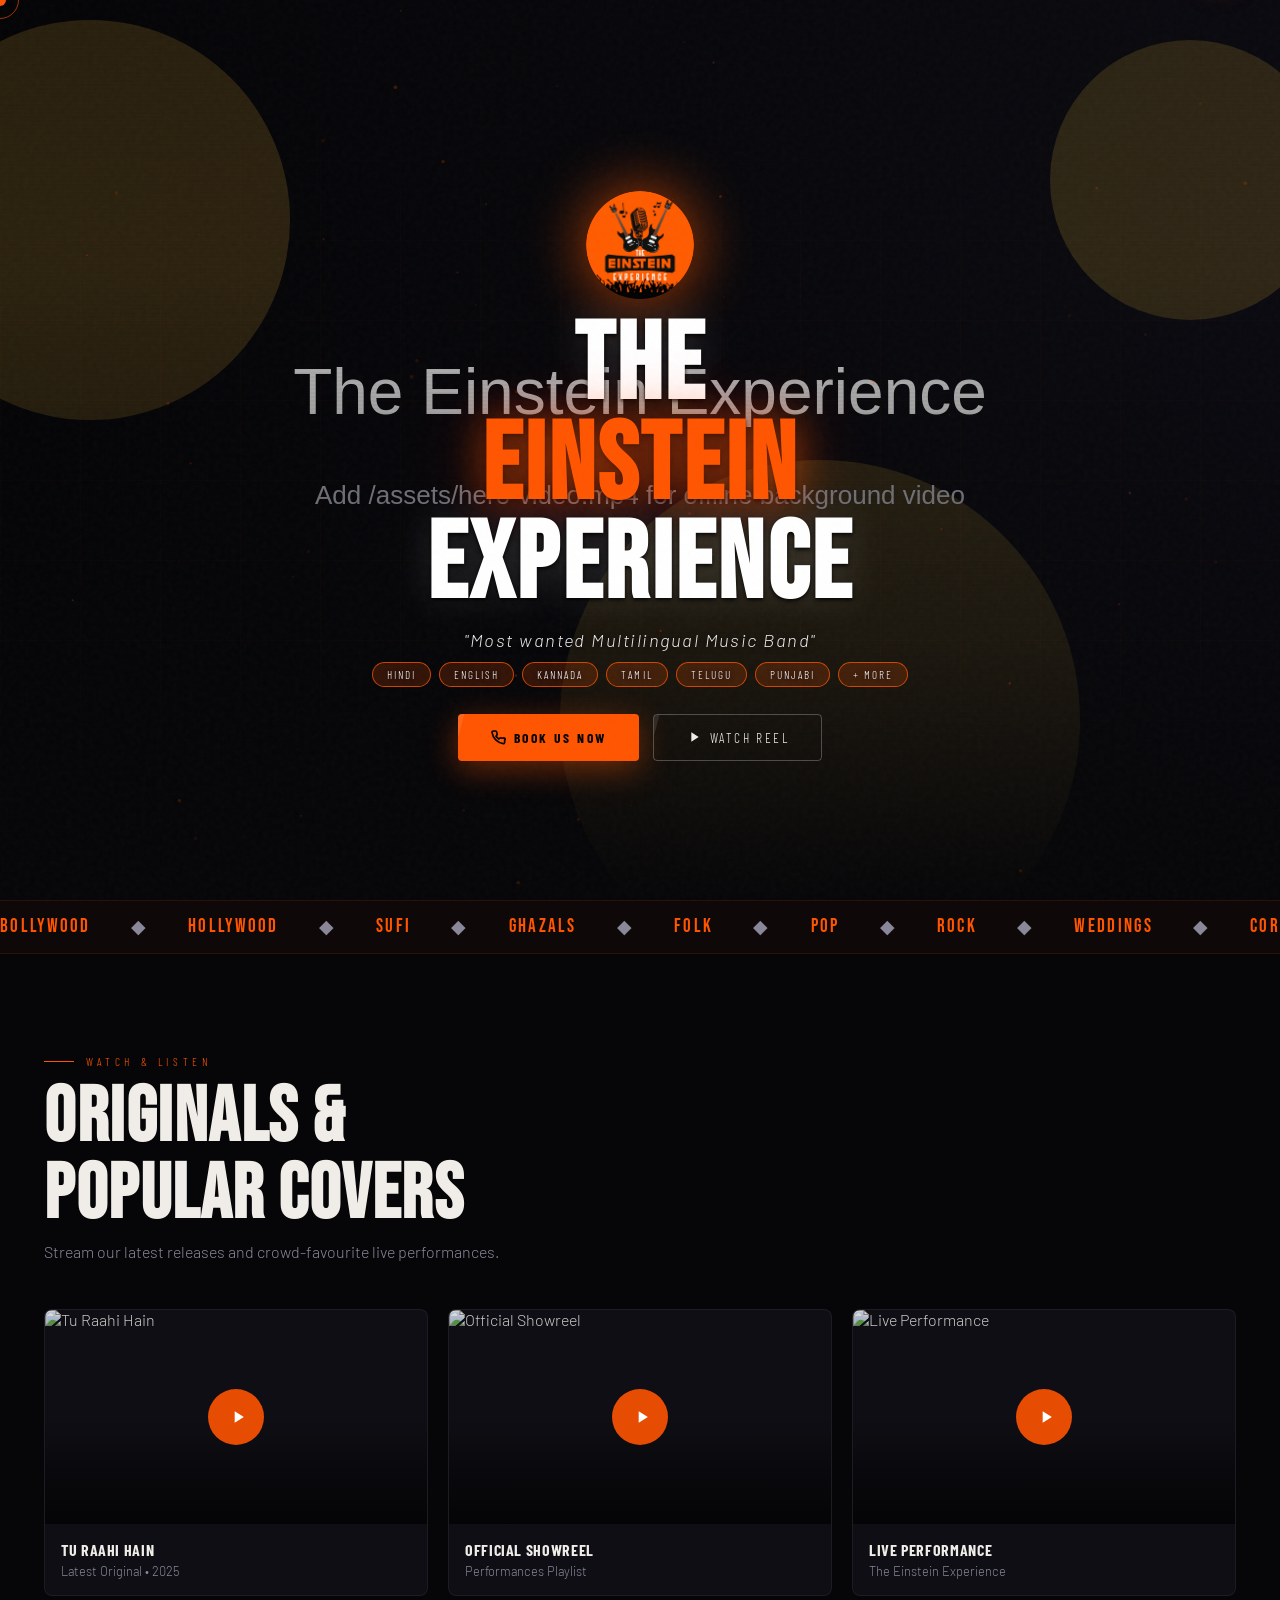
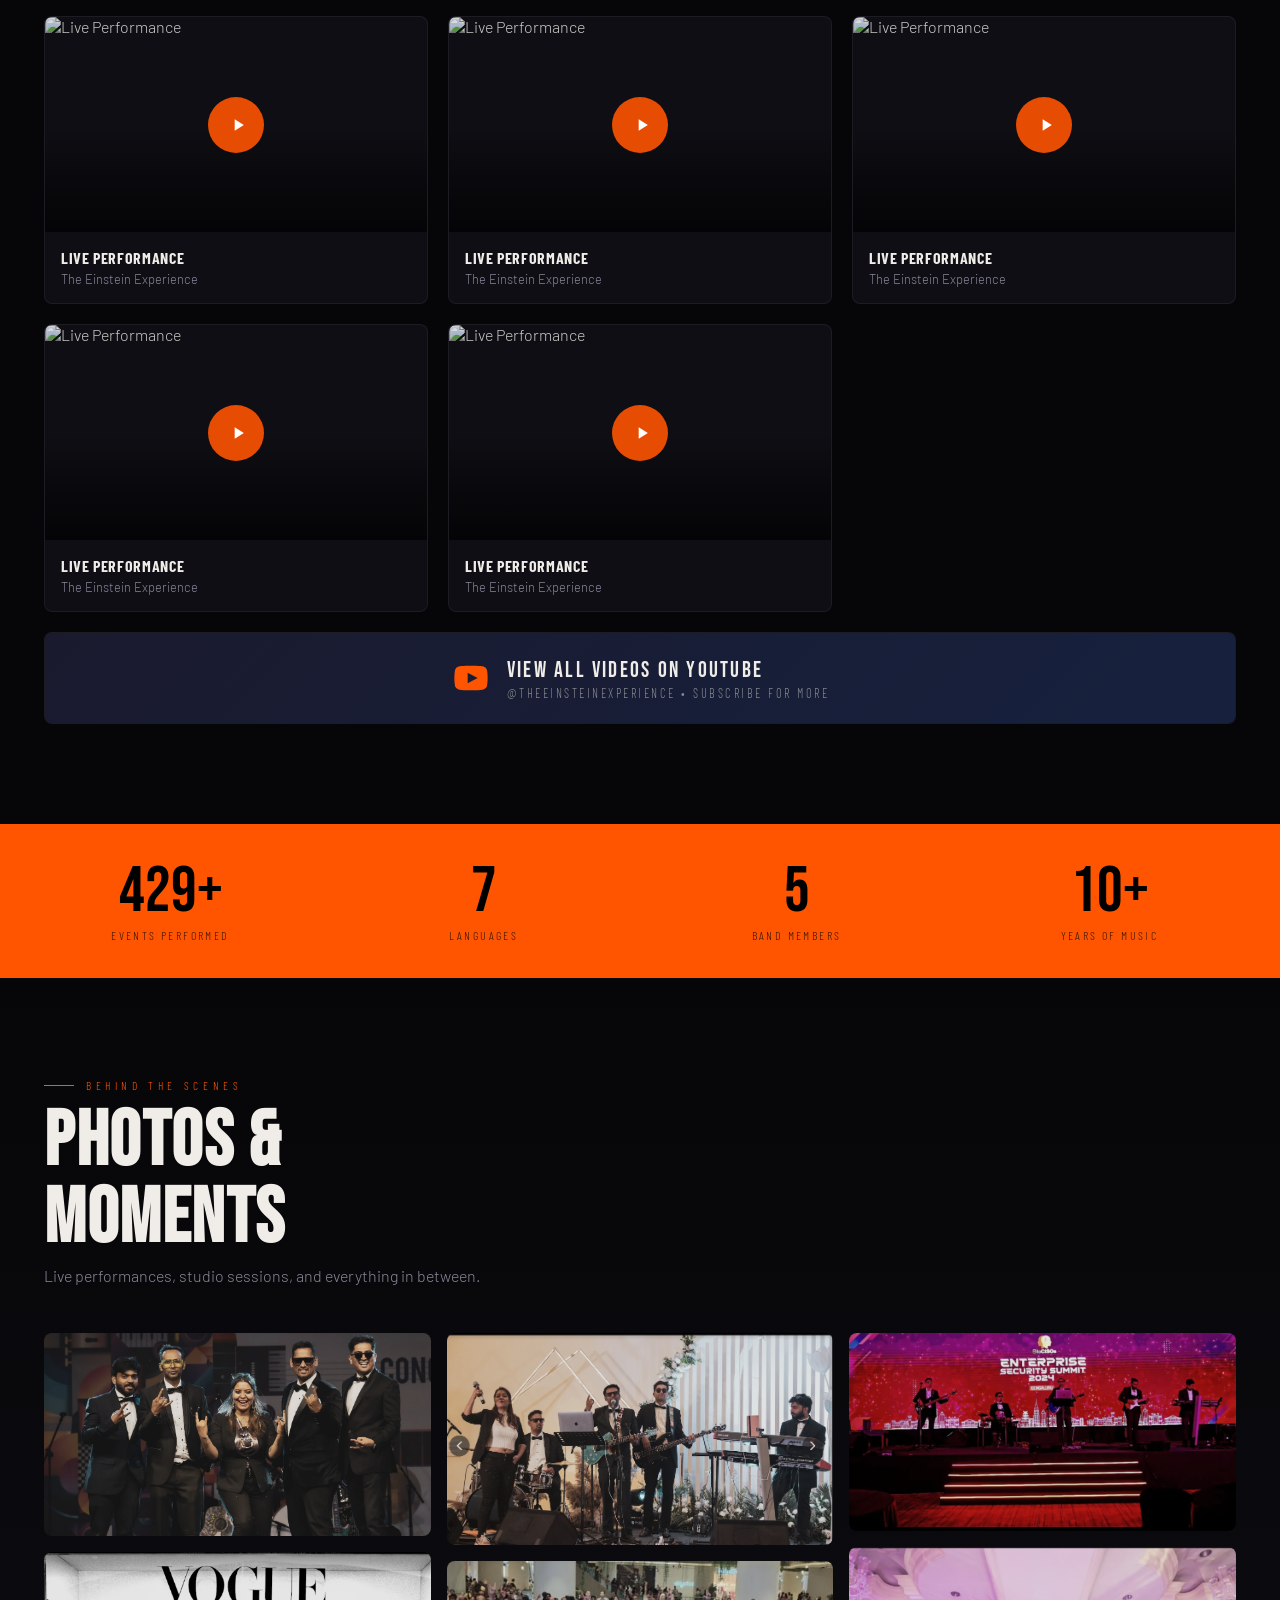
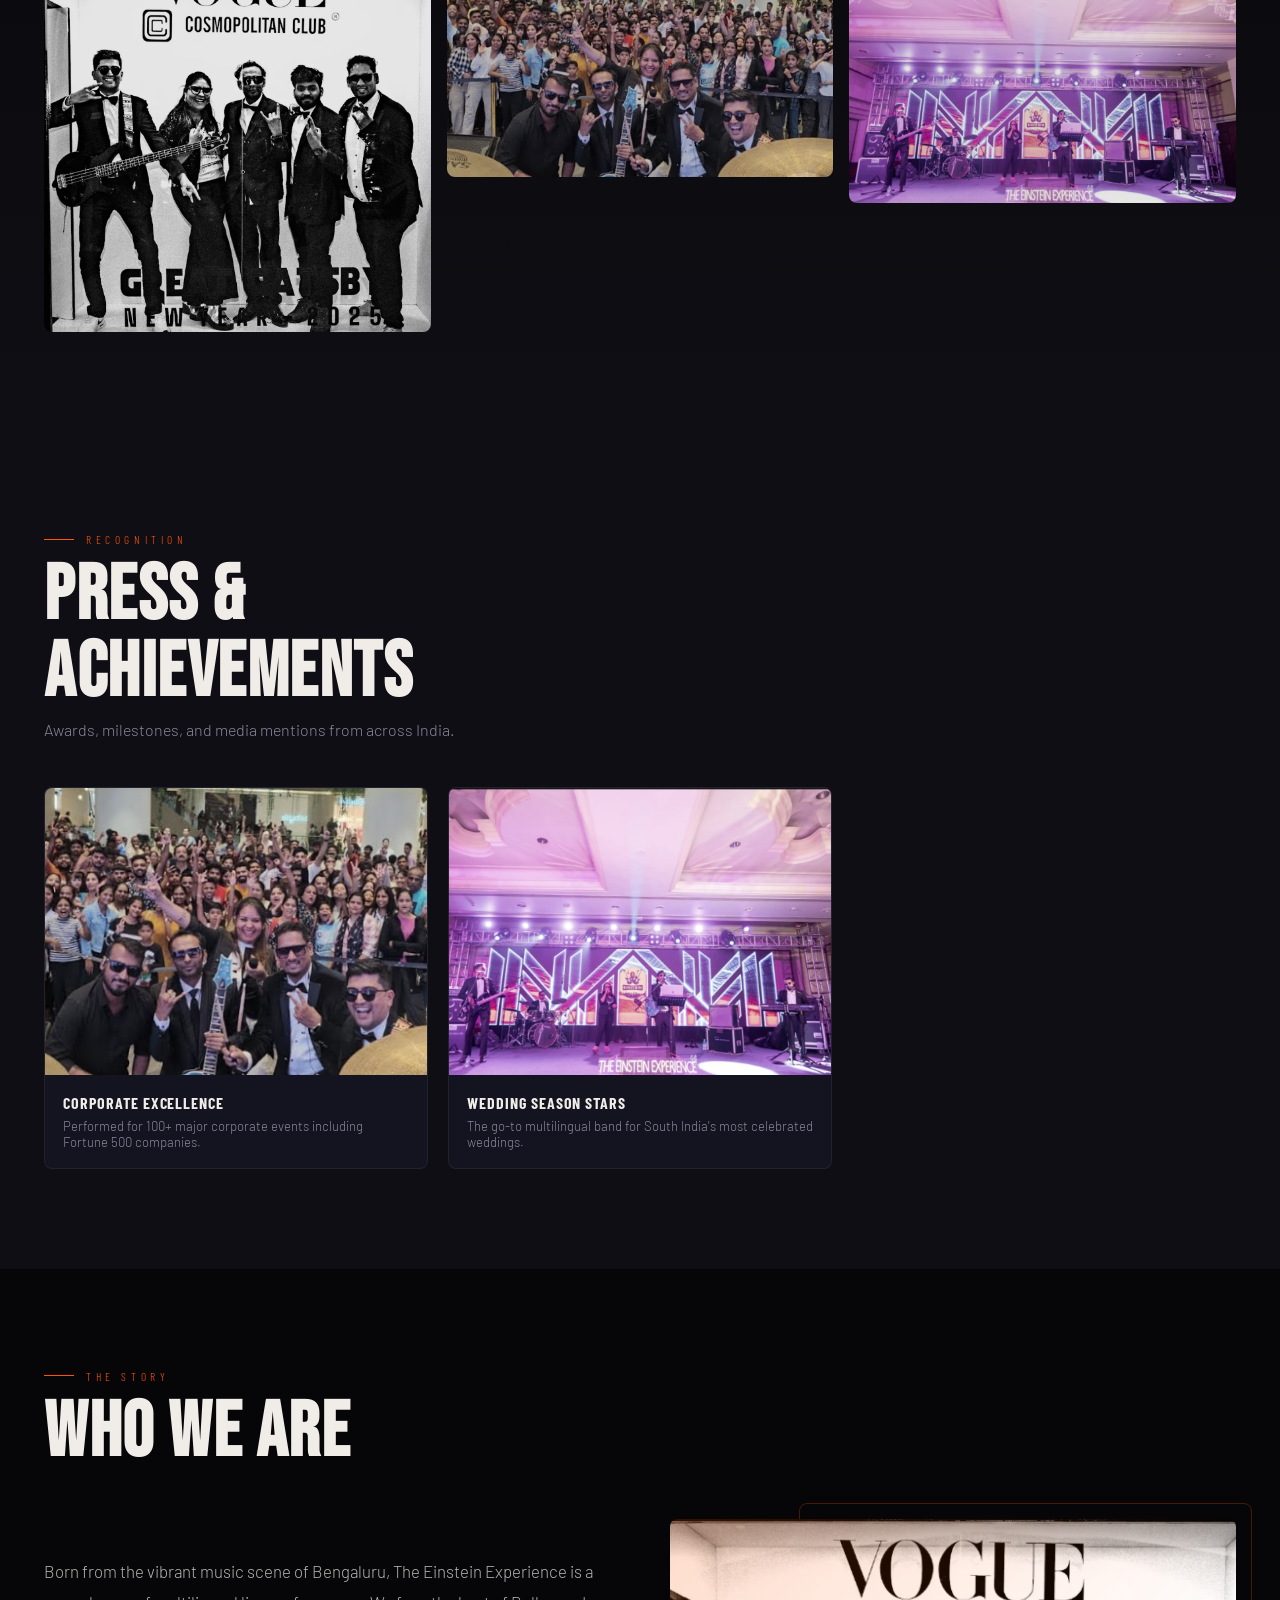
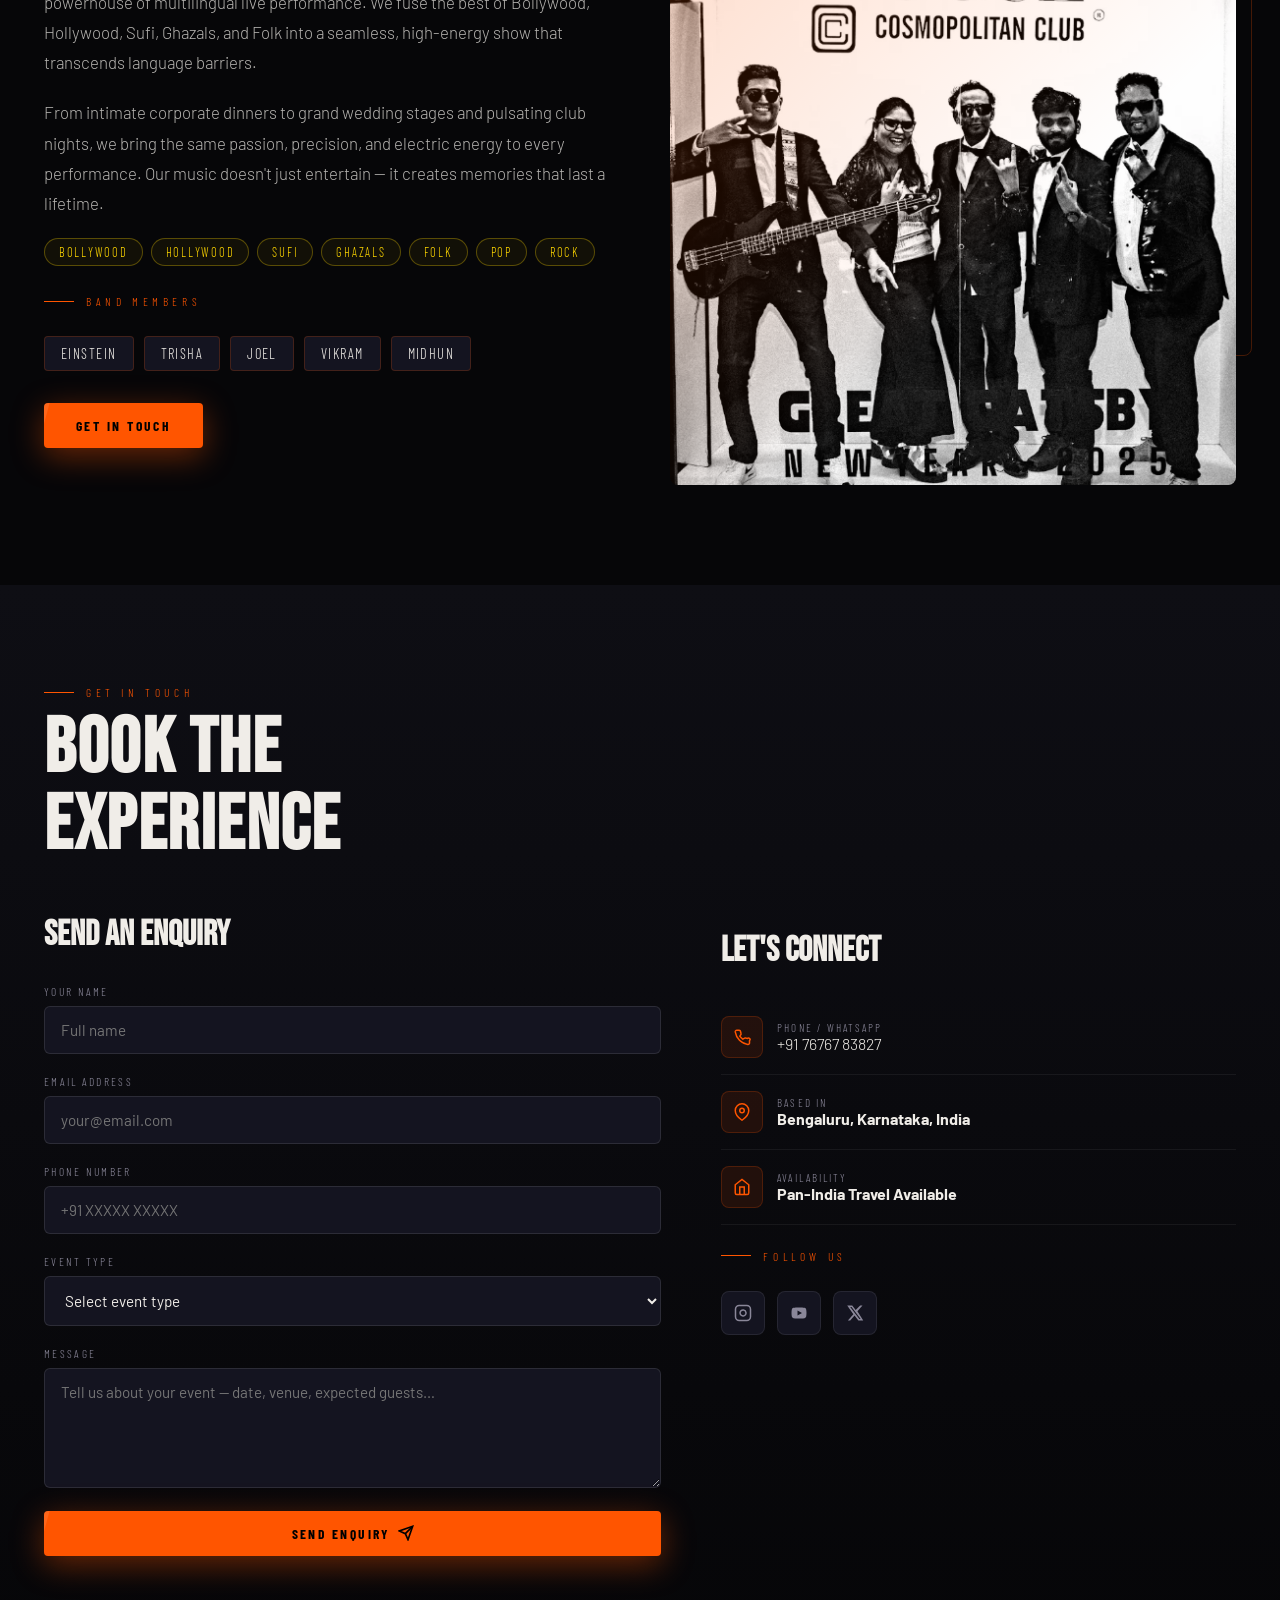
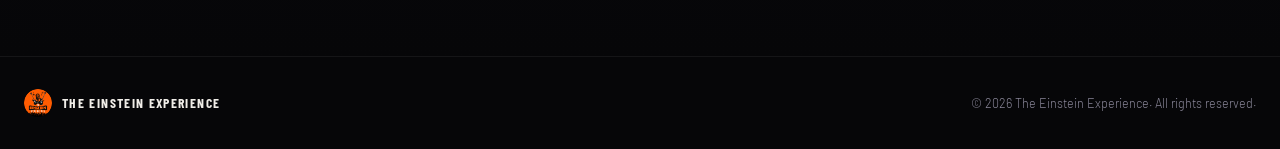
==== commit 0a245c42: "Add files via upload" ====
--- a/index.html
+++ b/index.html
@@ -118,13 +118,6 @@
       overflow: clip;
     }
 
-    #home video, #home .poster-img {
-      position: absolute; inset: 0;
-      width: 100%; height: 100%;
-      object-fit: cover;
-      z-index: 0;
-      filter: saturate(1.3) brightness(0.85) contrast(1.05);
-    }
     #home .poster-img { display: none; }
 
     .hero-overlay {
@@ -136,6 +129,15 @@
         rgba(6,6,8,0.5) 72%,
         rgba(6,6,8,1) 100%
       );
+    }
+
+    /* extra dimming layer on the video itself */
+    #home video, #home .poster-img {
+      position: absolute; inset: 0;
+      width: 100%; height: 100%;
+      object-fit: cover;
+      z-index: 0;
+      filter: saturate(1.3) brightness(0.85) contrast(1.05);
     }
 
     /* Animated grid lines */
@@ -206,28 +208,32 @@
       line-height: 0.92;
       letter-spacing: 0.03em;
       text-transform: uppercase;
-      color: var(--ink);
+      color: #ffffff;
+      text-shadow: 0 2px 4px rgba(0,0,0,0.9), 0 4px 24px rgba(0,0,0,0.7);
       animation: fadeSlideUp 0.8s 0.15s ease both;
       position: relative;
     }
 
     .hero-title .highlight {
-      color: transparent;
-      -webkit-text-stroke: 1.5px var(--brand);
+      color: var(--brand);
+      -webkit-text-stroke: 0px;
       display: block;
+      text-shadow: 0 0 40px rgba(255,85,0,0.6), 0 2px 4px rgba(0,0,0,0.9), 0 0 80px rgba(255,85,0,0.3);
     }
 
     .hero-title .glow-text {
-      text-shadow: 0 0 40px rgba(255,85,0,0.5), 0 0 80px rgba(255,85,0,0.2);
+      color: #ffffff;
+      text-shadow: 0 2px 4px rgba(0,0,0,0.9), 0 0 40px rgba(255,255,255,0.15);
     }
 
     .hero-tagline {
       font-family: var(--font-body);
       font-style: italic;
       font-size: clamp(0.8rem, 2vw, 1.15rem);
-      color: rgba(240,237,232,0.7);
+      color: rgba(255, 255, 255, 0.92);
+      text-shadow: 0 1px 6px rgba(0,0,0,0.8);
       margin-top: clamp(10px, 1.5vh, 20px);
-      letter-spacing: 0.05em;
+      letter-spacing: 0.08em;
       animation: fadeSlideUp 0.8s 0.3s ease both;
     }
 
@@ -244,11 +250,13 @@
       font-size: 0.7rem;
       letter-spacing: 0.18em;
       text-transform: uppercase;
-      padding: 4px 12px;
-      border: 1px solid rgba(255,85,0,0.35);
+      padding: 5px 14px;
+      border: 1px solid rgba(255,85,0,0.75);
       border-radius: 999px;
-      color: var(--brand);
-      background: rgba(255,85,0,0.07);
+      color: #ffffff;
+      background: rgba(255,85,0,0.18);
+      text-shadow: 0 1px 4px rgba(0,0,0,0.7);
+      backdrop-filter: blur(4px);
     }
 
     .hero-cta-group {
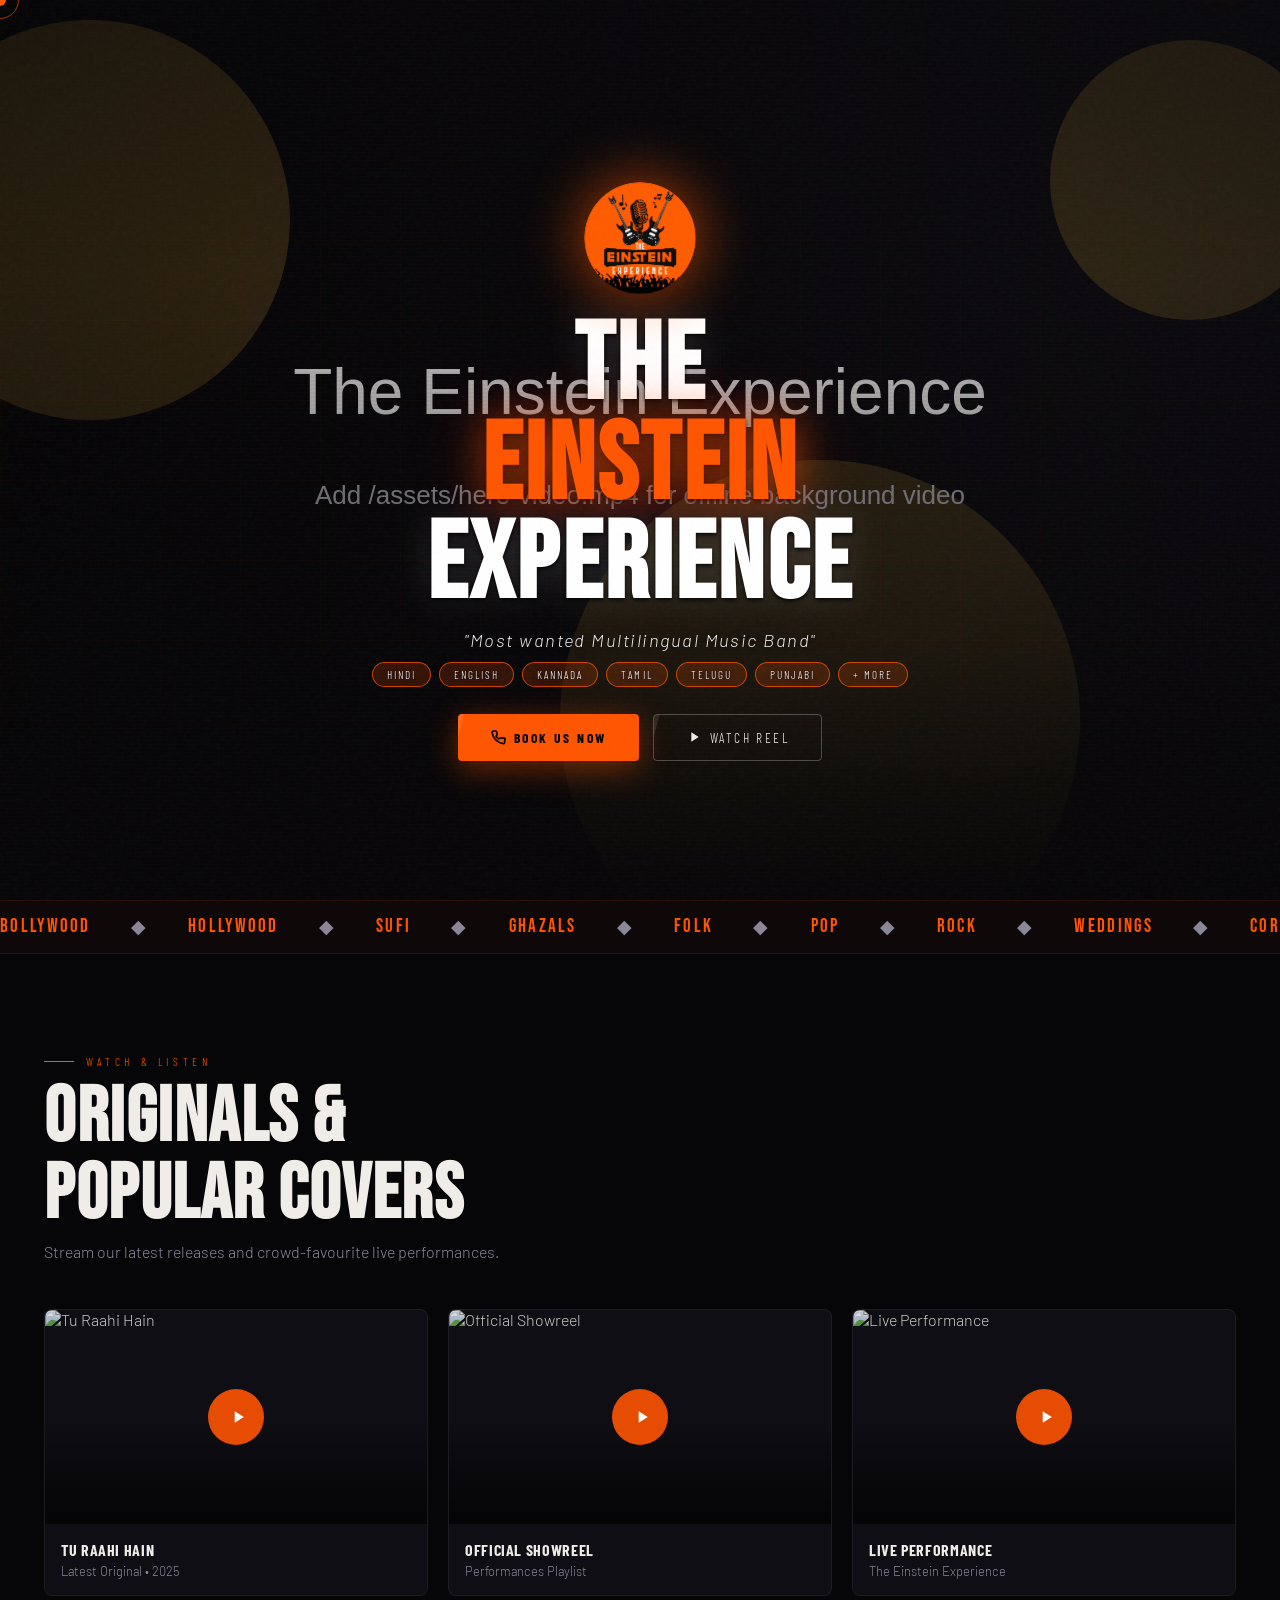
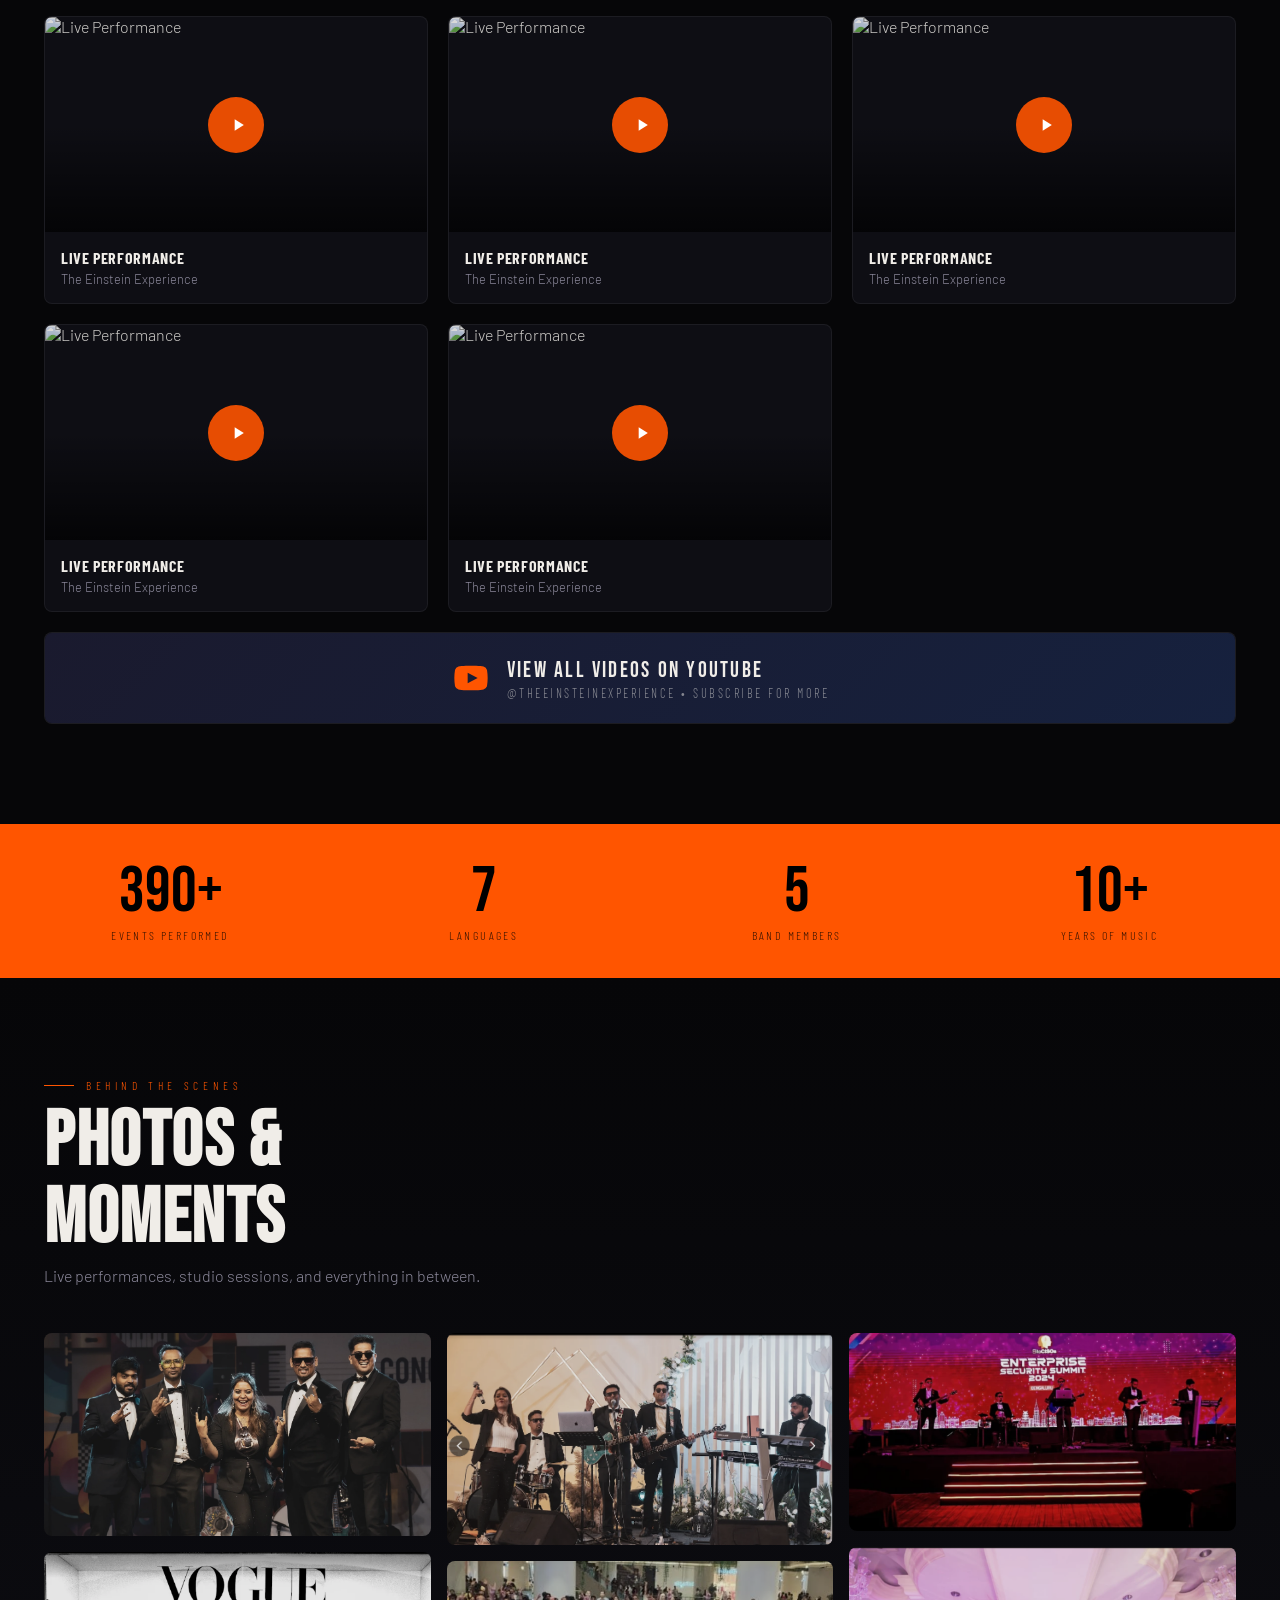
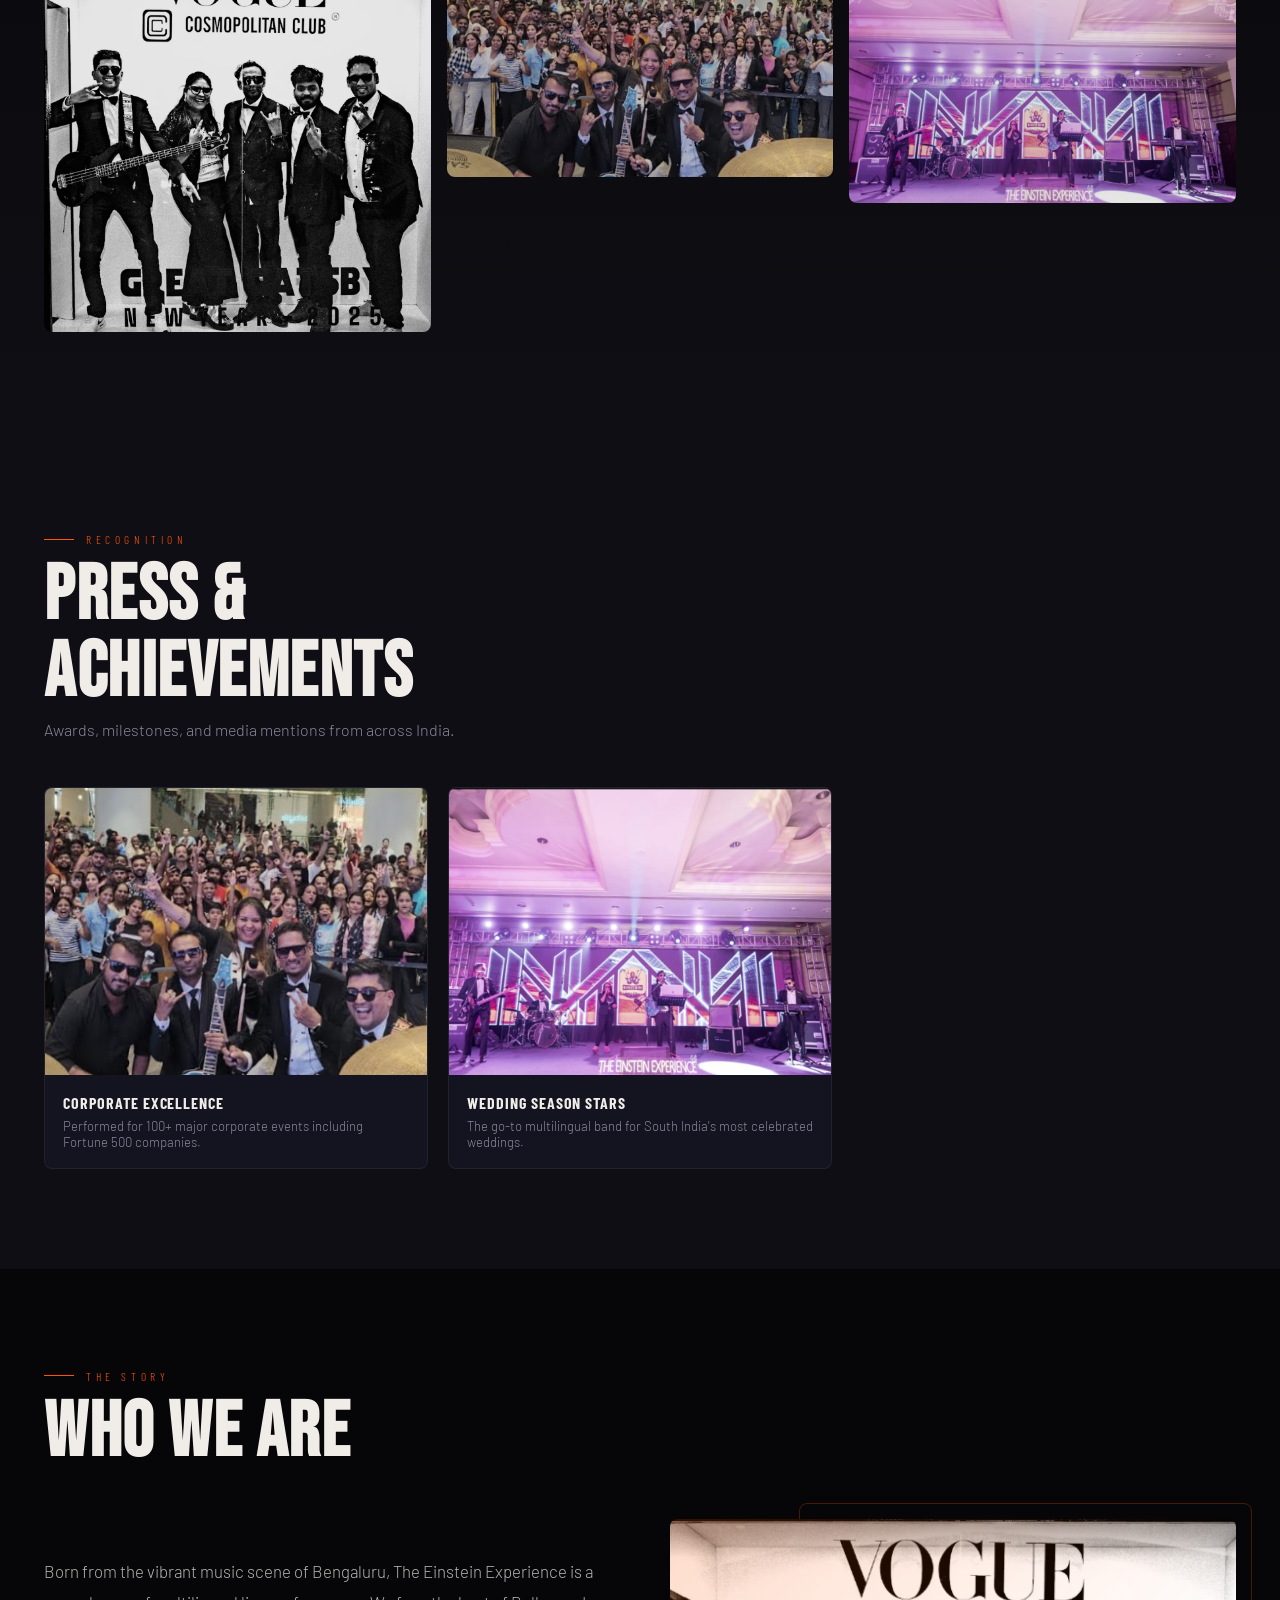
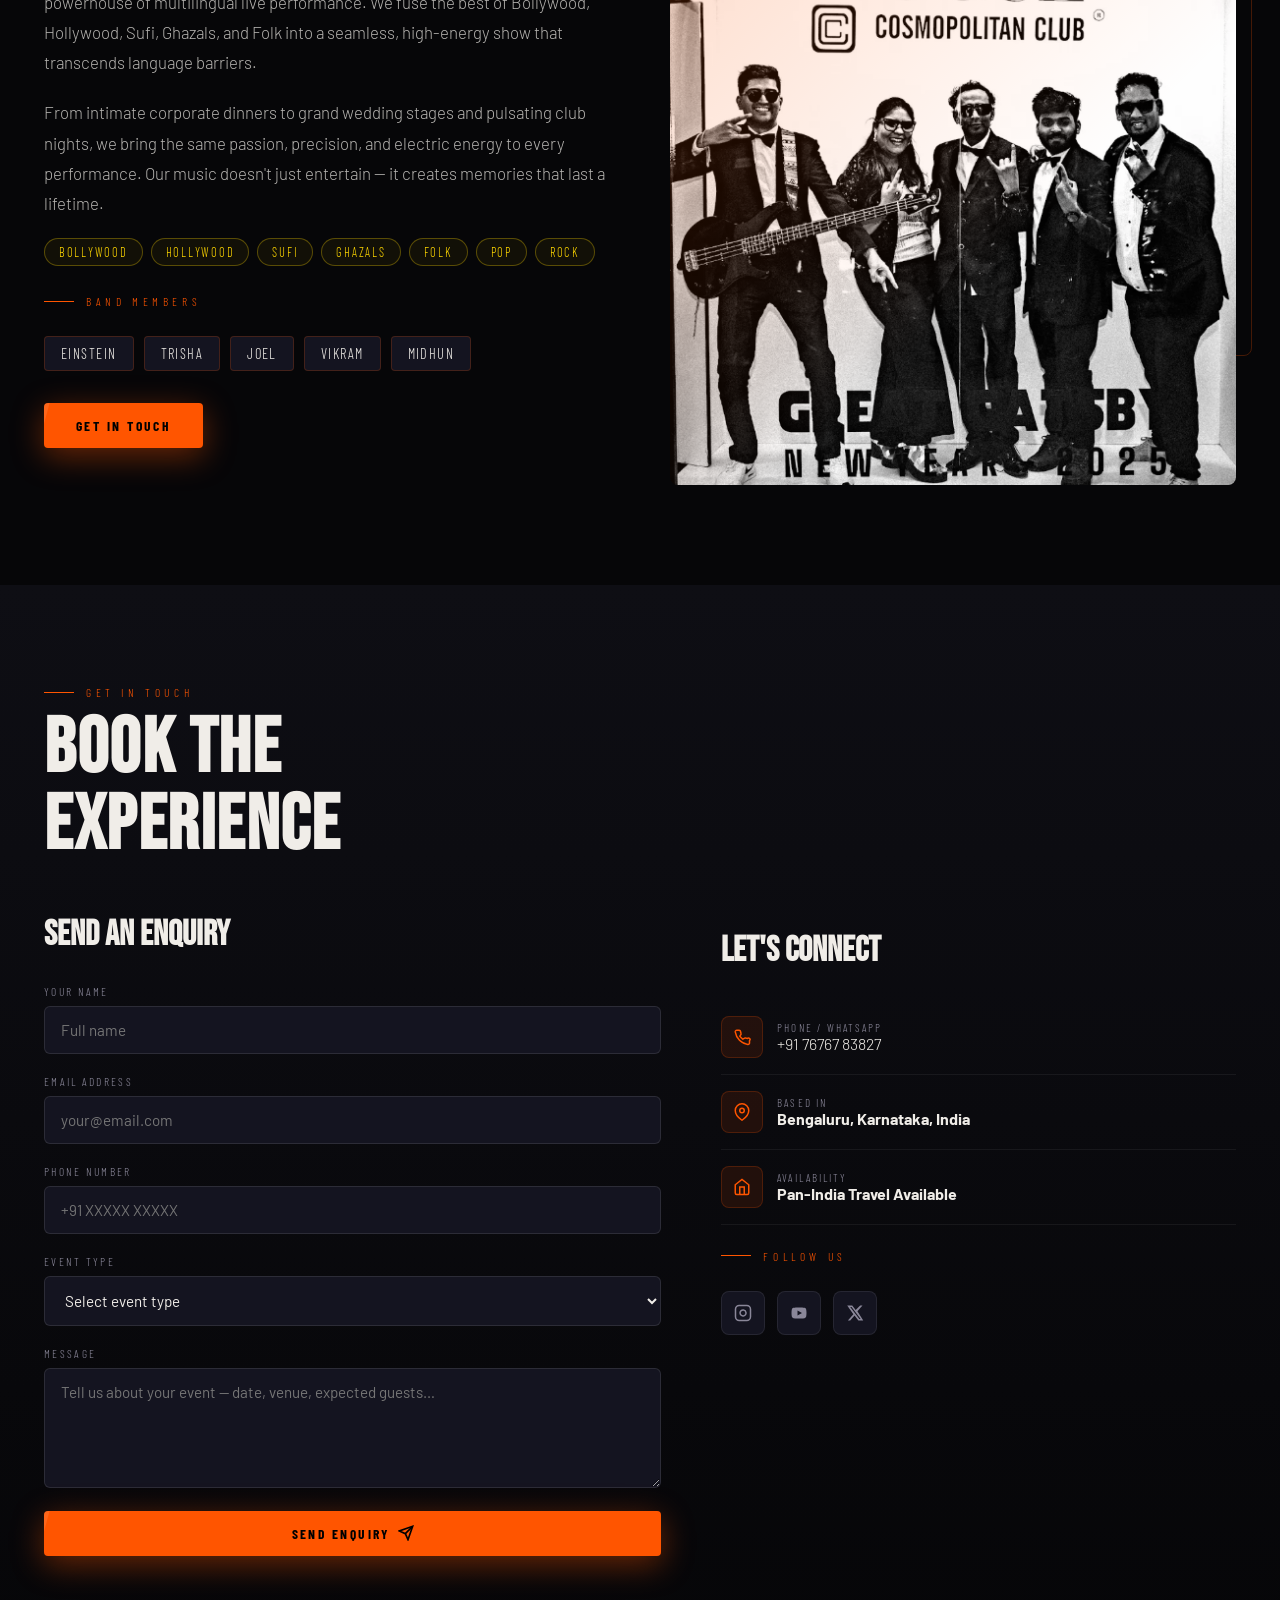
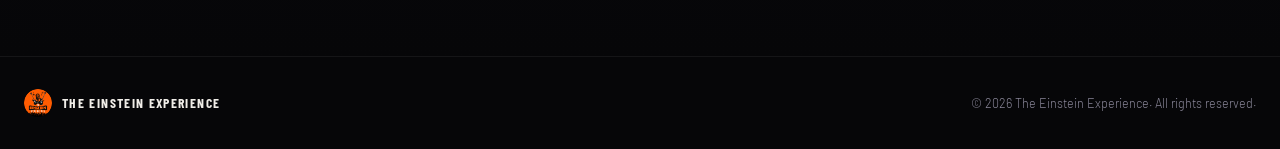
==== commit 020fd38a: "Add files via upload" ====
--- a/index.html
+++ b/index.html
@@ -101,7 +101,58 @@
       z-index: 1000;
     }
 
-    /* ─── SCROLLBAR ──────────────────────────────────────────── */
+    /* ─── 3D HERO DEPTH ──────────────────────────────────────── */
+    #home {
+      perspective: 1200px;
+    }
+    .hero-inner {
+      transform-style: preserve-3d;
+    }
+    .hero-logo {
+      transform: translateZ(40px);
+      filter: drop-shadow(0 0 30px rgba(255,85,0,0.7)) drop-shadow(0 0 60px rgba(255,85,0,0.3));
+    }
+    .hero-title {
+      transform: translateZ(20px);
+    }
+    .hero-tagline {
+      transform: translateZ(10px);
+    }
+    .hero-langs {
+      transform: translateZ(5px);
+    }
+    .hero-cta-group {
+      transform: translateZ(30px);
+    }
+
+    /* Depth vignette ring */
+    #home::after {
+      content: '';
+      position: absolute; inset: 0; z-index: 3;
+      background: radial-gradient(ellipse 80% 70% at 50% 50%,
+        transparent 40%,
+        rgba(6,6,8,0.45) 100%
+      );
+      pointer-events: none;
+    }
+
+    /* Animated color scanlines for cyberpunk depth */
+    .hero-scanlines-color {
+      position: absolute; inset: 0; z-index: 2;
+      background: repeating-linear-gradient(
+        0deg,
+        transparent,
+        transparent 3px,
+        rgba(255,85,0,0.015) 3px,
+        rgba(255,85,0,0.015) 4px
+      );
+      pointer-events: none;
+      animation: scanMove 8s linear infinite;
+    }
+    @keyframes scanMove {
+      0% { background-position: 0 0; }
+      100% { background-position: 0 100px; }
+    }
     ::-webkit-scrollbar { width: 4px; }
     ::-webkit-scrollbar-track { background: var(--bg); }
     ::-webkit-scrollbar-thumb { background: var(--brand); border-radius: 2px; }
@@ -1035,7 +1086,8 @@
   <section id="home" aria-label="Hero">
     <video id="heroVideo" autoplay muted loop playsinline preload="auto" poster="assets/hero-poster.svg">
       <!-- Primary: Pexels free concert crowd video (no auth required) -->
-      <source src="https://videos.pexels.com/video-files/854054/854054-hd_1920_1080_25fps.mp4" type="video/mp4" />
+      <!-- <source src="https://videos.pexels.com/video-files/854054/854054-hd_1920_1080_25fps.mp4" type="video/mp4" /> -->
+	  <source src="assets/videoplayback.mp4" type="video/mp4" />
       <!-- Fallback: local asset -->
       <source src="assets/hero-video.mp4" type="video/mp4" />
     </video>
@@ -1043,6 +1095,7 @@
     <div class="hero-overlay"></div>
     <div class="hero-grid" aria-hidden="true"></div>
     <div class="scanlines" aria-hidden="true"></div>
+    <div class="hero-scanlines-color" aria-hidden="true"></div>
 
     <div class="hero-inner">
       <img class="hero-logo" src="assets/logo.png" alt="The Einstein Experience logo" />
@@ -1708,37 +1761,171 @@
       setTimeout(() => { btn.innerHTML = orig; btn.style.background = ''; }, 3000);
     };
 
-    // ─ Particle background in hero
-    const canvas = document.createElement('canvas');
-    canvas.style.cssText = 'position:absolute;inset:0;width:100%;height:100%;z-index:2;pointer-events:none;opacity:0.35';
-    document.getElementById('home').appendChild(canvas);
-    const ctx = canvas.getContext('2d');
-    let W = canvas.width = window.innerWidth;
-    let H = canvas.height = window.innerHeight;
-    window.addEventListener('resize', () => { W = canvas.width = window.innerWidth; H = canvas.height = window.innerHeight; });
-
-    const particles = Array.from({length: 60}, () => ({
-      x: Math.random() * W, y: Math.random() * H,
-      r: Math.random() * 1.5 + 0.5,
-      vx: (Math.random() - 0.5) * 0.3,
-      vy: -Math.random() * 0.5 - 0.1,
-      alpha: Math.random() * 0.5 + 0.2,
-    }));
-
-    function drawParticles() {
-      ctx.clearRect(0, 0, W, H);
-      particles.forEach(p => {
-        ctx.beginPath();
-        ctx.arc(p.x, p.y, p.r, 0, Math.PI * 2);
-        ctx.fillStyle = `rgba(255,85,0,${p.alpha})`;
-        ctx.fill();
-        p.x += p.vx; p.y += p.vy;
-        if (p.y < -5) { p.y = H + 5; p.x = Math.random() * W; }
-        if (p.x < 0 || p.x > W) p.vx *= -1;
-      });
-      requestAnimationFrame(drawParticles);
-    }
-    drawParticles();
+    // ─ 3D Hero tilt on mouse move
+    const heroSection = document.getElementById('home');
+    const heroInner = heroSection.querySelector('.hero-inner');
+    heroSection.addEventListener('mousemove', e => {
+      const rx = ((e.clientY / window.innerHeight) - 0.5) * -12;
+      const ry = ((e.clientX / window.innerWidth) - 0.5) * 14;
+      heroInner.style.transform = `rotateX(${rx}deg) rotateY(${ry}deg)`;
+    });
+    heroSection.addEventListener('mouseleave', () => {
+      heroInner.style.transform = 'rotateX(0deg) rotateY(0deg)';
+      heroInner.style.transition = 'transform 0.8s ease';
+    });
+    heroSection.addEventListener('mouseenter', () => {
+      heroInner.style.transition = 'transform 0.1s ease';
+    });
+    (function() {
+      const script = document.createElement('script');
+      script.src = 'https://cdnjs.cloudflare.com/ajax/libs/three.js/r128/three.min.js';
+      script.onload = init3D;
+      document.head.appendChild(script);
+
+      function init3D() {
+        const hero = document.getElementById('home');
+        const renderer = new THREE.WebGLRenderer({ antialias: true, alpha: true });
+        renderer.setPixelRatio(Math.min(window.devicePixelRatio, 2));
+        renderer.setSize(window.innerWidth, window.innerHeight);
+        renderer.setClearColor(0x000000, 0);
+        renderer.domElement.style.cssText = 'position:absolute;inset:0;width:100%;height:100%;z-index:2;pointer-events:none;';
+        hero.appendChild(renderer.domElement);
+
+        const scene = new THREE.Scene();
+        const camera = new THREE.PerspectiveCamera(60, window.innerWidth / window.innerHeight, 0.1, 200);
+        camera.position.set(0, 0, 30);
+
+        // Mouse parallax
+        let mouseX = 0, mouseY = 0;
+        document.addEventListener('mousemove', e => {
+          mouseX = (e.clientX / window.innerWidth - 0.5) * 2;
+          mouseY = (e.clientY / window.innerHeight - 0.5) * 2;
+        });
+
+        // Musical symbol paths (as 2D shapes extruded to 3D)
+        const symbols = ['♩','♪','♫','♬','𝄞','𝄢','♭','♮','♯','𝅘𝅥𝅮'];
+
+        // Create canvas textures for each symbol
+        function makeSymbolTexture(sym) {
+          const c = document.createElement('canvas');
+          c.width = 128; c.height = 128;
+          const cx = c.getContext('2d');
+          cx.clearRect(0,0,128,128);
+          cx.font = 'bold 80px serif';
+          cx.textAlign = 'center';
+          cx.textBaseline = 'middle';
+          // Glow
+          cx.shadowColor = '#ff5500';
+          cx.shadowBlur = 20;
+          cx.fillStyle = '#ffffff';
+          cx.fillText(sym, 64, 68);
+          return new THREE.CanvasTexture(c);
+        }
+
+        const textures = symbols.map(makeSymbolTexture);
+
+        // Spawn floating symbol sprites
+        const sprites = [];
+        const COUNT = 55;
+
+        for (let i = 0; i < COUNT; i++) {
+          const tex = textures[i % textures.length];
+          const mat = new THREE.SpriteMaterial({
+            map: tex,
+            transparent: true,
+            opacity: Math.random() * 0.55 + 0.15,
+            depthWrite: false,
+          });
+          const sprite = new THREE.Sprite(mat);
+          const scale = Math.random() * 3.5 + 0.8;
+          sprite.scale.set(scale, scale, 1);
+          sprite.position.set(
+            (Math.random() - 0.5) * 80,
+            (Math.random() - 0.5) * 50,
+            (Math.random() - 0.5) * 60
+          );
+          sprite.userData = {
+            vx: (Math.random() - 0.5) * 0.025,
+            vy: Math.random() * 0.03 + 0.008,
+            vz: (Math.random() - 0.5) * 0.012,
+            rotSpeed: (Math.random() - 0.5) * 0.02,
+            pulseSpeed: Math.random() * 0.02 + 0.01,
+            pulseOffset: Math.random() * Math.PI * 2,
+            baseOpacity: mat.opacity,
+          };
+          scene.add(sprite);
+          sprites.push(sprite);
+        }
+
+        // Add glowing orbs for depth
+        const orbGeom = new THREE.SphereGeometry(1, 16, 16);
+        const orbColors = [0xff5500, 0xff8c00, 0xffd700, 0xff3300];
+        for (let i = 0; i < 12; i++) {
+          const mat = new THREE.MeshBasicMaterial({
+            color: orbColors[i % orbColors.length],
+            transparent: true,
+            opacity: Math.random() * 0.12 + 0.04,
+          });
+          const orb = new THREE.Mesh(orbGeom, mat);
+          const s = Math.random() * 4 + 1;
+          orb.scale.set(s, s, s);
+          orb.position.set(
+            (Math.random() - 0.5) * 90,
+            (Math.random() - 0.5) * 60,
+            (Math.random() - 0.5) * 40 - 10
+          );
+          orb.userData = {
+            vy: Math.random() * 0.02 + 0.005,
+            pulseSpeed: Math.random() * 0.015 + 0.005,
+            pulseOffset: Math.random() * Math.PI * 2,
+            baseOpacity: mat.opacity,
+          };
+          scene.add(orb);
+          sprites.push(orb);
+        }
+
+        // Resize handler
+        window.addEventListener('resize', () => {
+          camera.aspect = window.innerWidth / window.innerHeight;
+          camera.updateProjectionMatrix();
+          renderer.setSize(window.innerWidth, window.innerHeight);
+        });
+
+        let t = 0;
+        function animate() {
+          requestAnimationFrame(animate);
+          t += 0.016;
+
+          // Smooth camera parallax
+          camera.position.x += (mouseX * 4 - camera.position.x) * 0.04;
+          camera.position.y += (-mouseY * 2.5 - camera.position.y) * 0.04;
+          camera.lookAt(0, 0, 0);
+
+          sprites.forEach(obj => {
+            const d = obj.userData;
+            obj.position.y += d.vy || 0;
+            obj.position.x += d.vx || 0;
+            obj.position.z += d.vz || 0;
+
+            // Pulse opacity
+            if (obj.material) {
+              const pulse = Math.sin(t * (d.pulseSpeed || 0.01) * 60 + d.pulseOffset) * 0.15;
+              obj.material.opacity = Math.max(0.05, (d.baseOpacity || 0.2) + pulse);
+            }
+
+            // Wrap around bounds
+            if (obj.position.y > 30) obj.position.y = -30;
+            if (obj.position.x > 45) obj.position.x = -45;
+            if (obj.position.x < -45) obj.position.x = 45;
+            if (obj.position.z > 35) obj.position.z = -35;
+            if (obj.position.z < -35) obj.position.z = 35;
+          });
+
+          renderer.render(scene, camera);
+        }
+        animate();
+      }
+    })();
 
   })();
   </script>
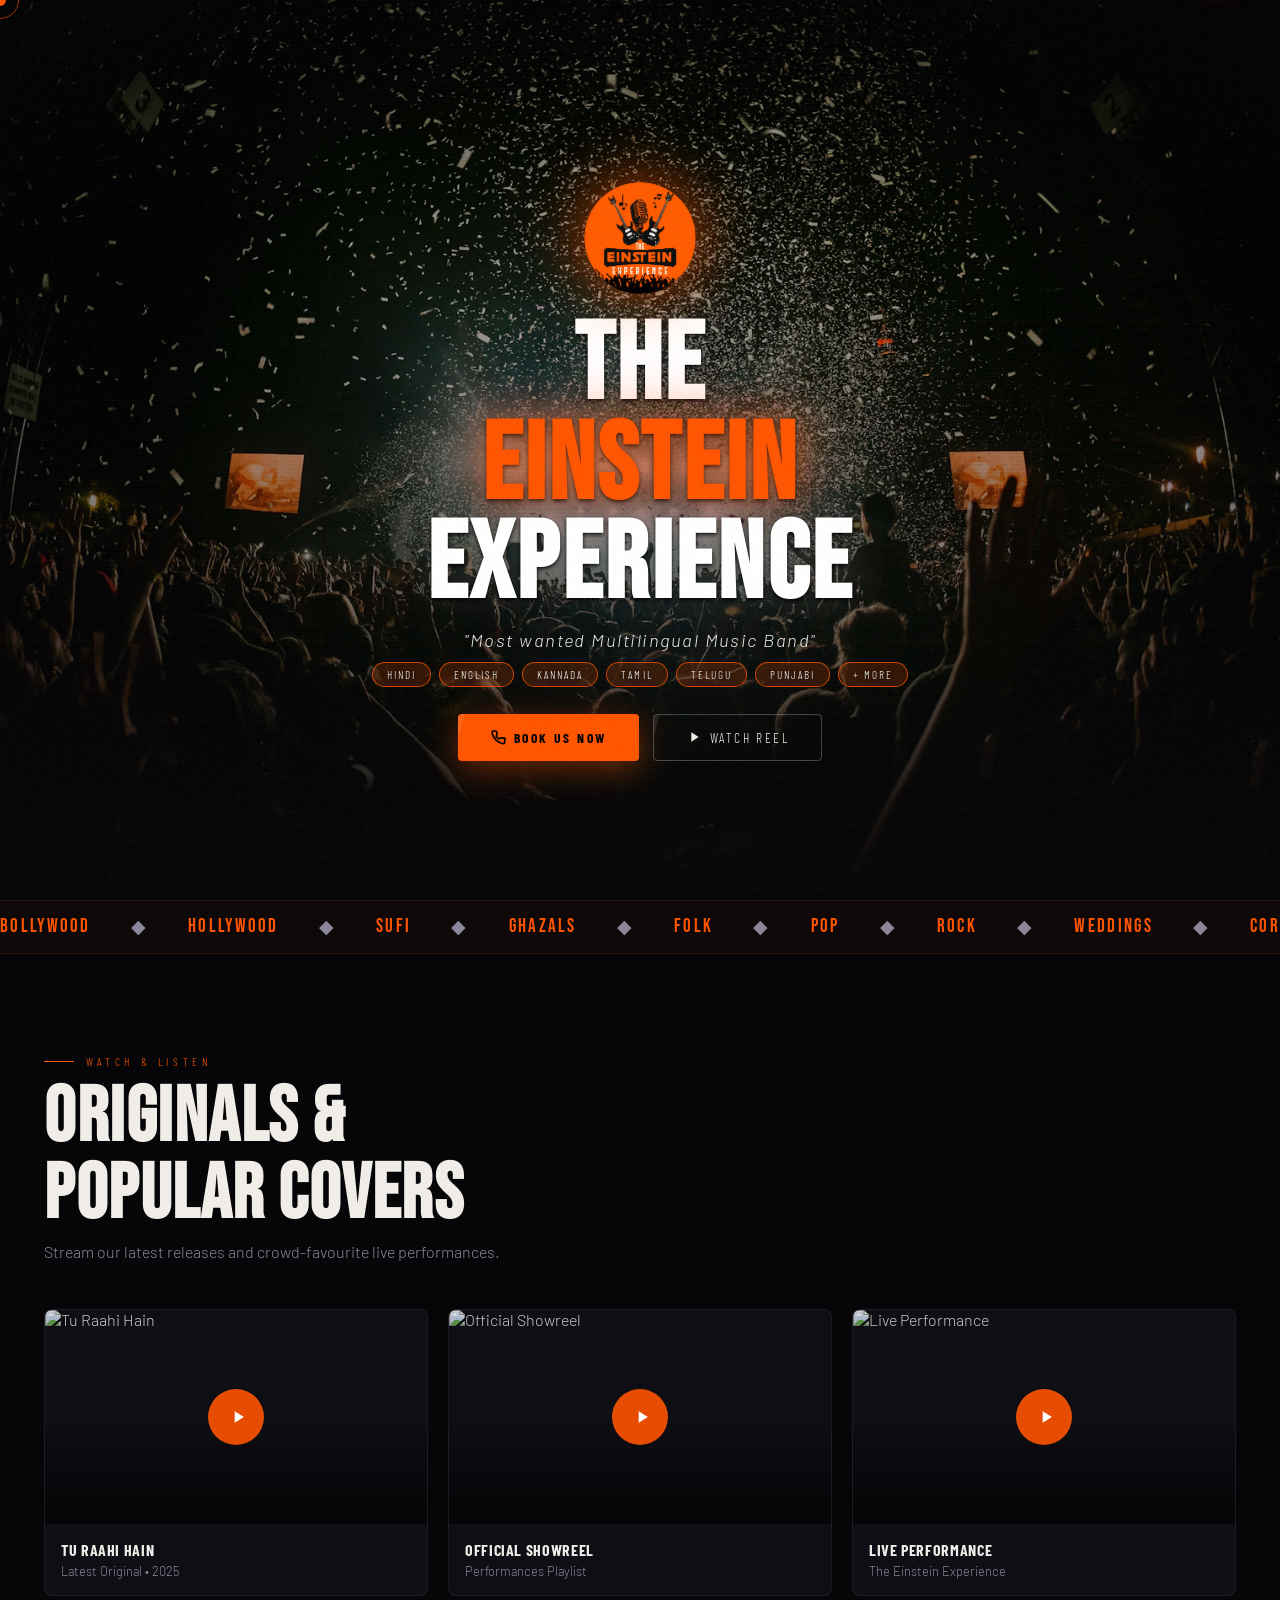
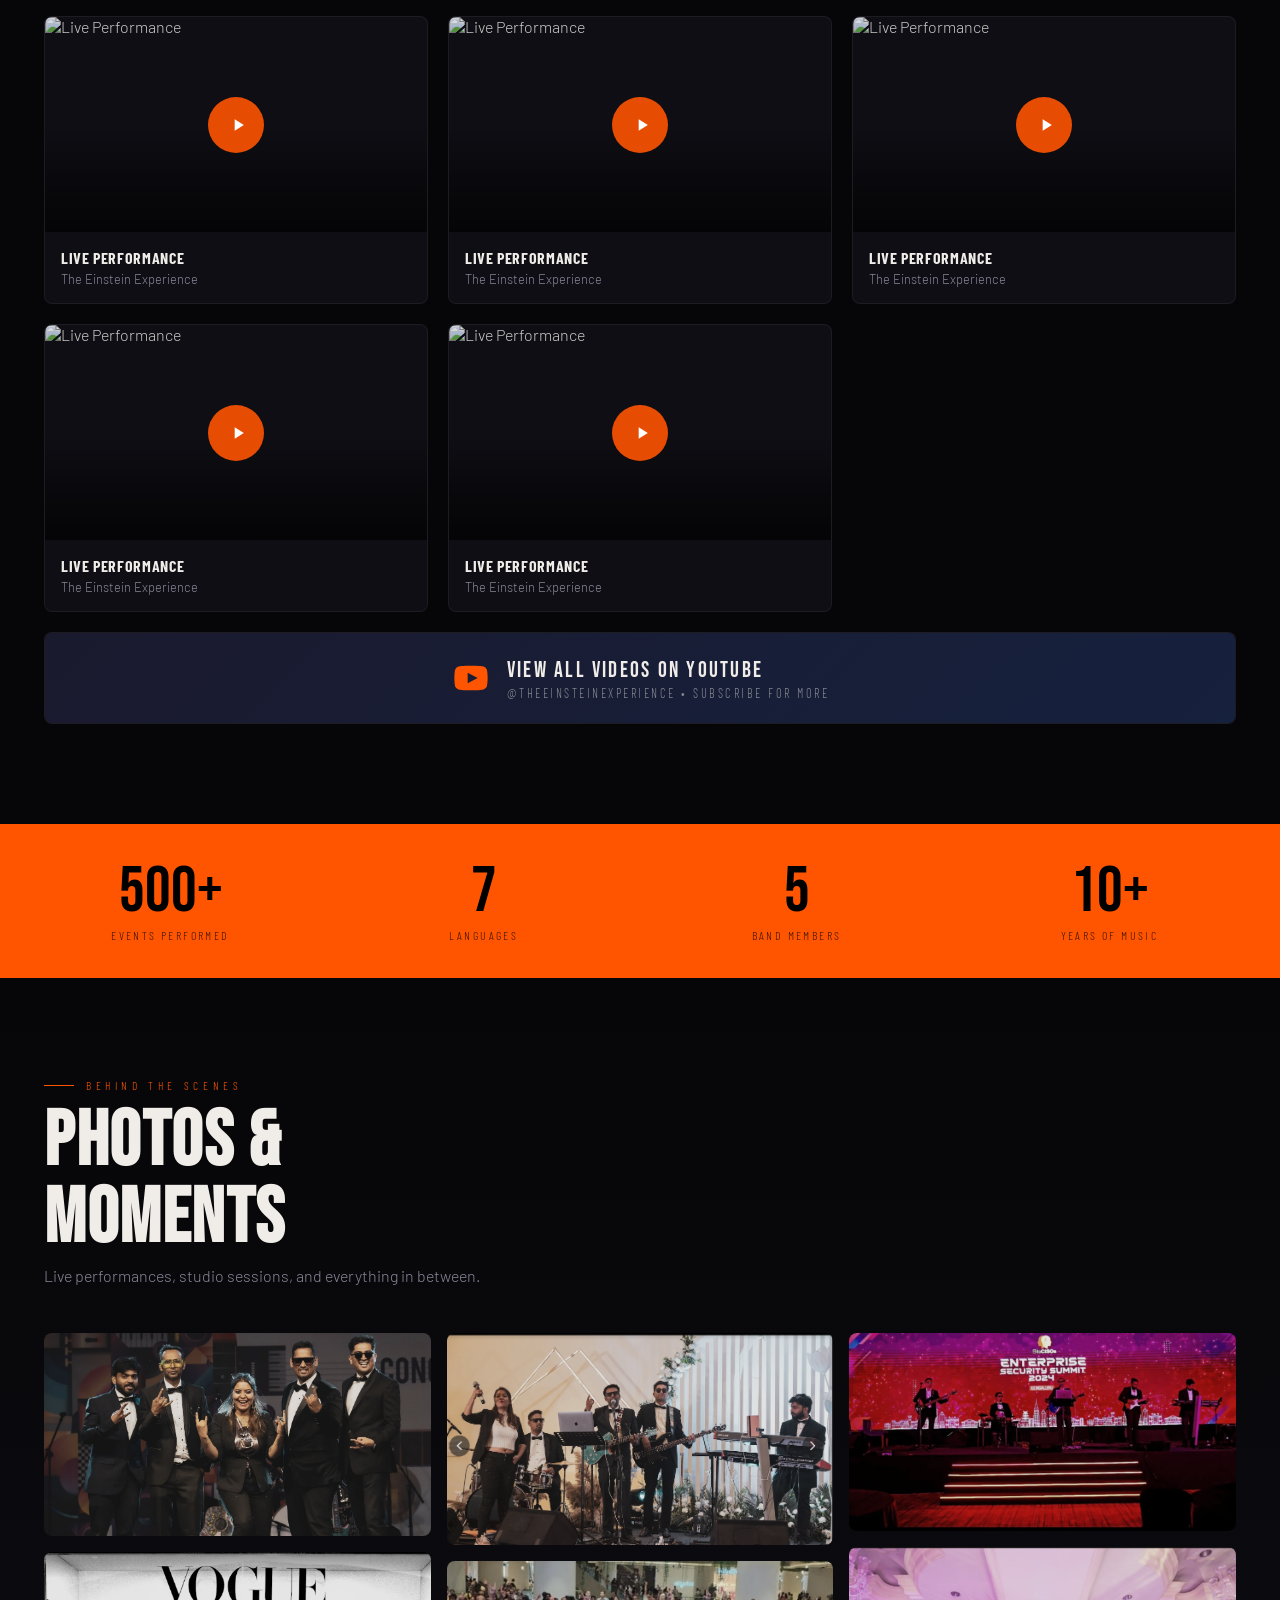
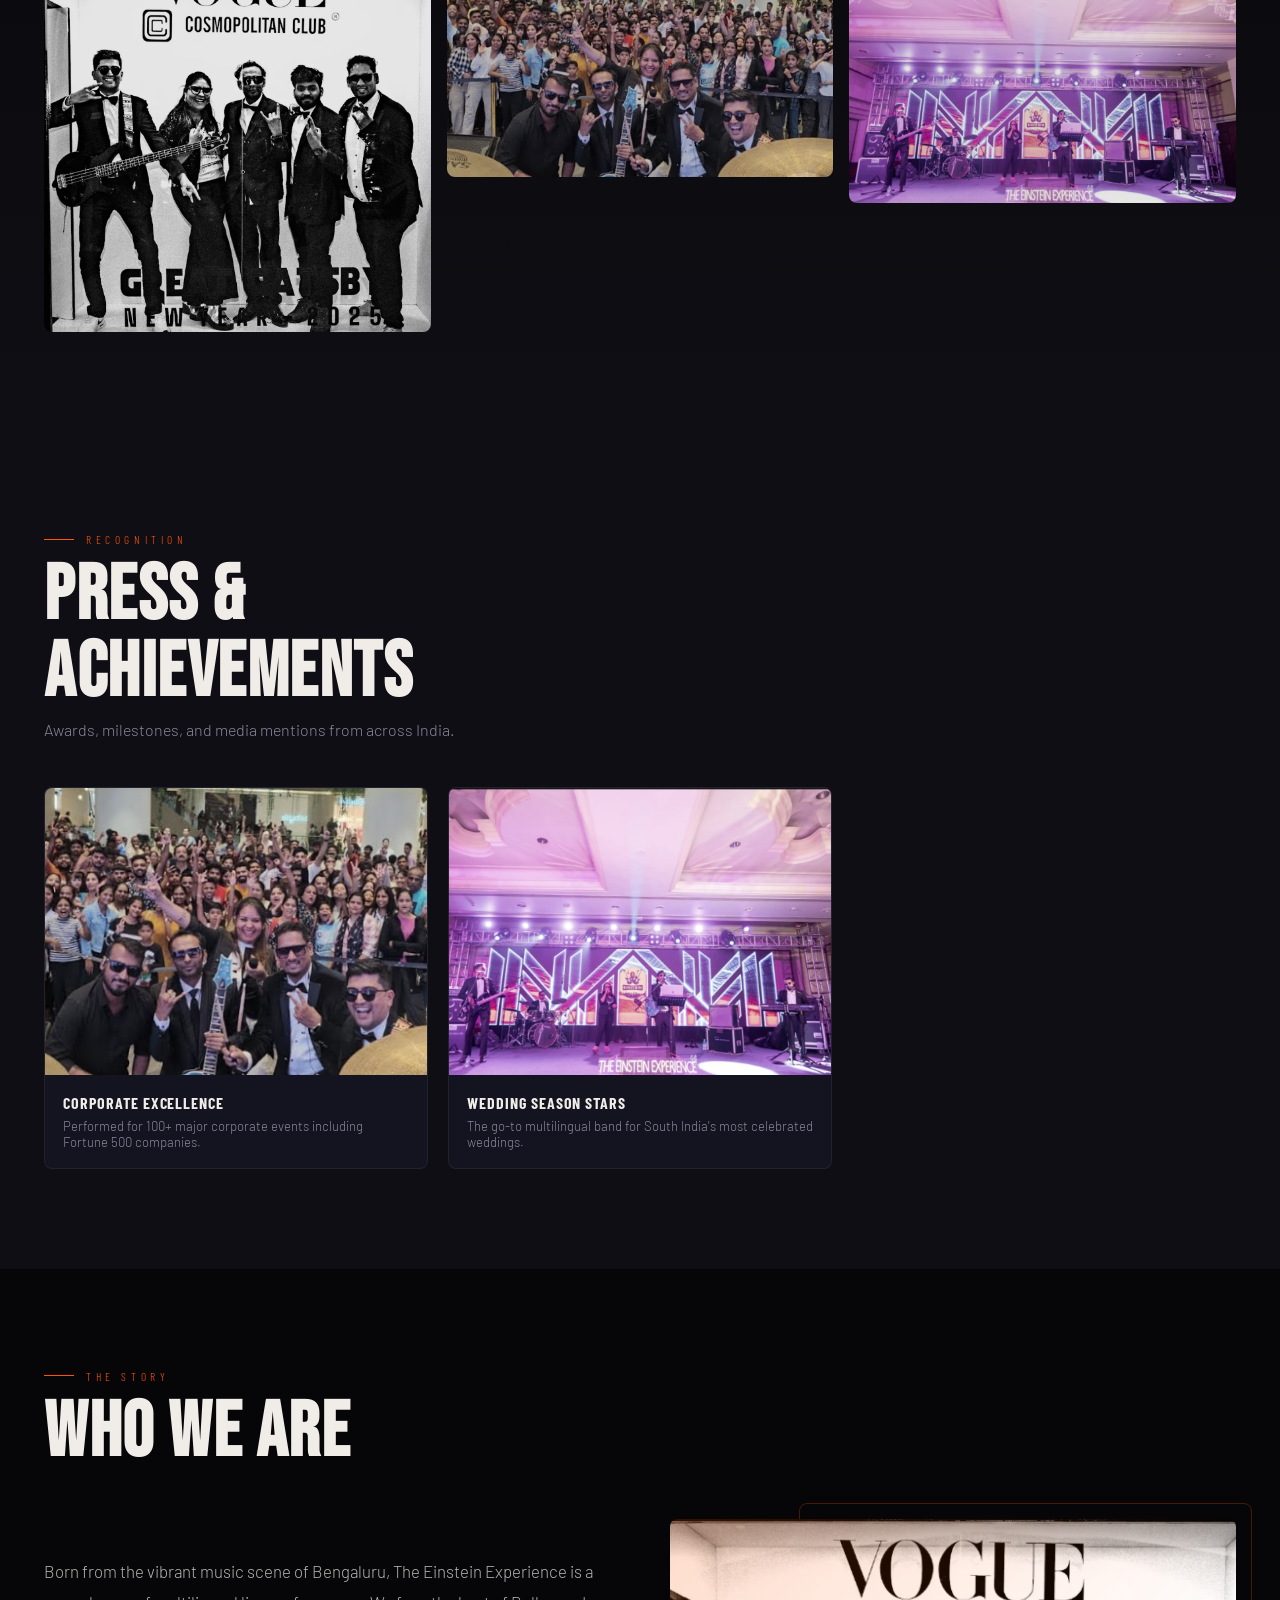
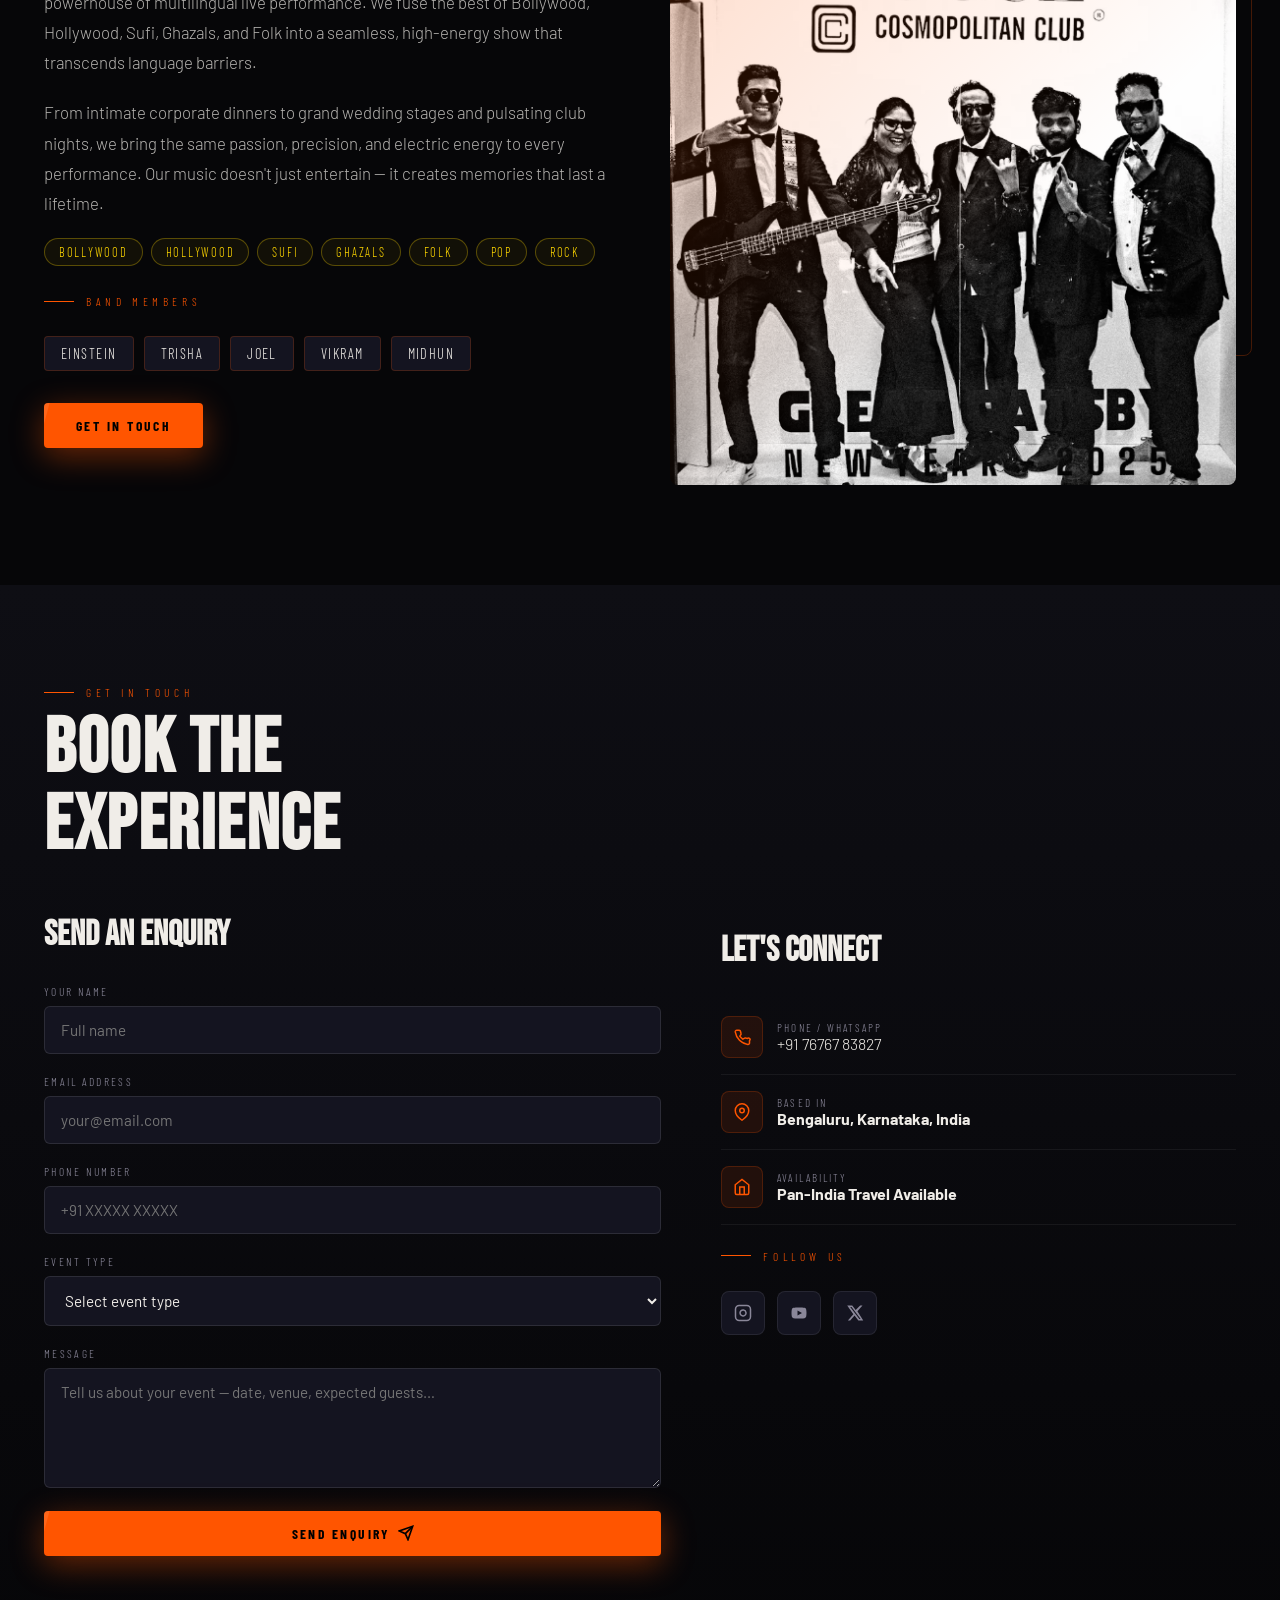
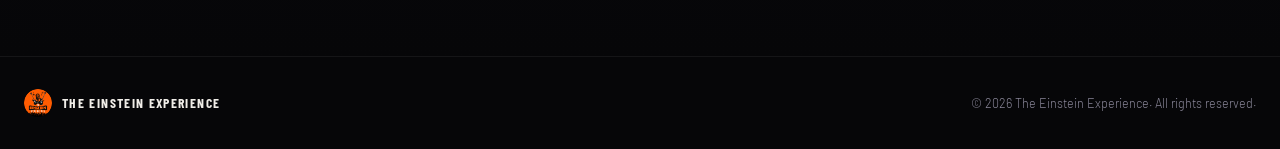
==== commit 67b5e3fa: "Update index.html" ====
--- a/index.html
+++ b/index.html
@@ -1084,7 +1084,7 @@
 
   <!-- ── HERO ─────────────────────────────────────────────── -->
   <section id="home" aria-label="Hero">
-    <video id="heroVideo" autoplay muted loop playsinline preload="auto" poster="assets/hero-poster.svg">
+    <video id="heroVideo" autoplay loop playsinline preload="auto" poster="assets/hero-poster.svg">
       <!-- Primary: Pexels free concert crowd video (no auth required) -->
       <!-- <source src="https://videos.pexels.com/video-files/854054/854054-hd_1920_1080_25fps.mp4" type="video/mp4" /> -->
 	  <source src="assets/videoplayback.mp4" type="video/mp4" />
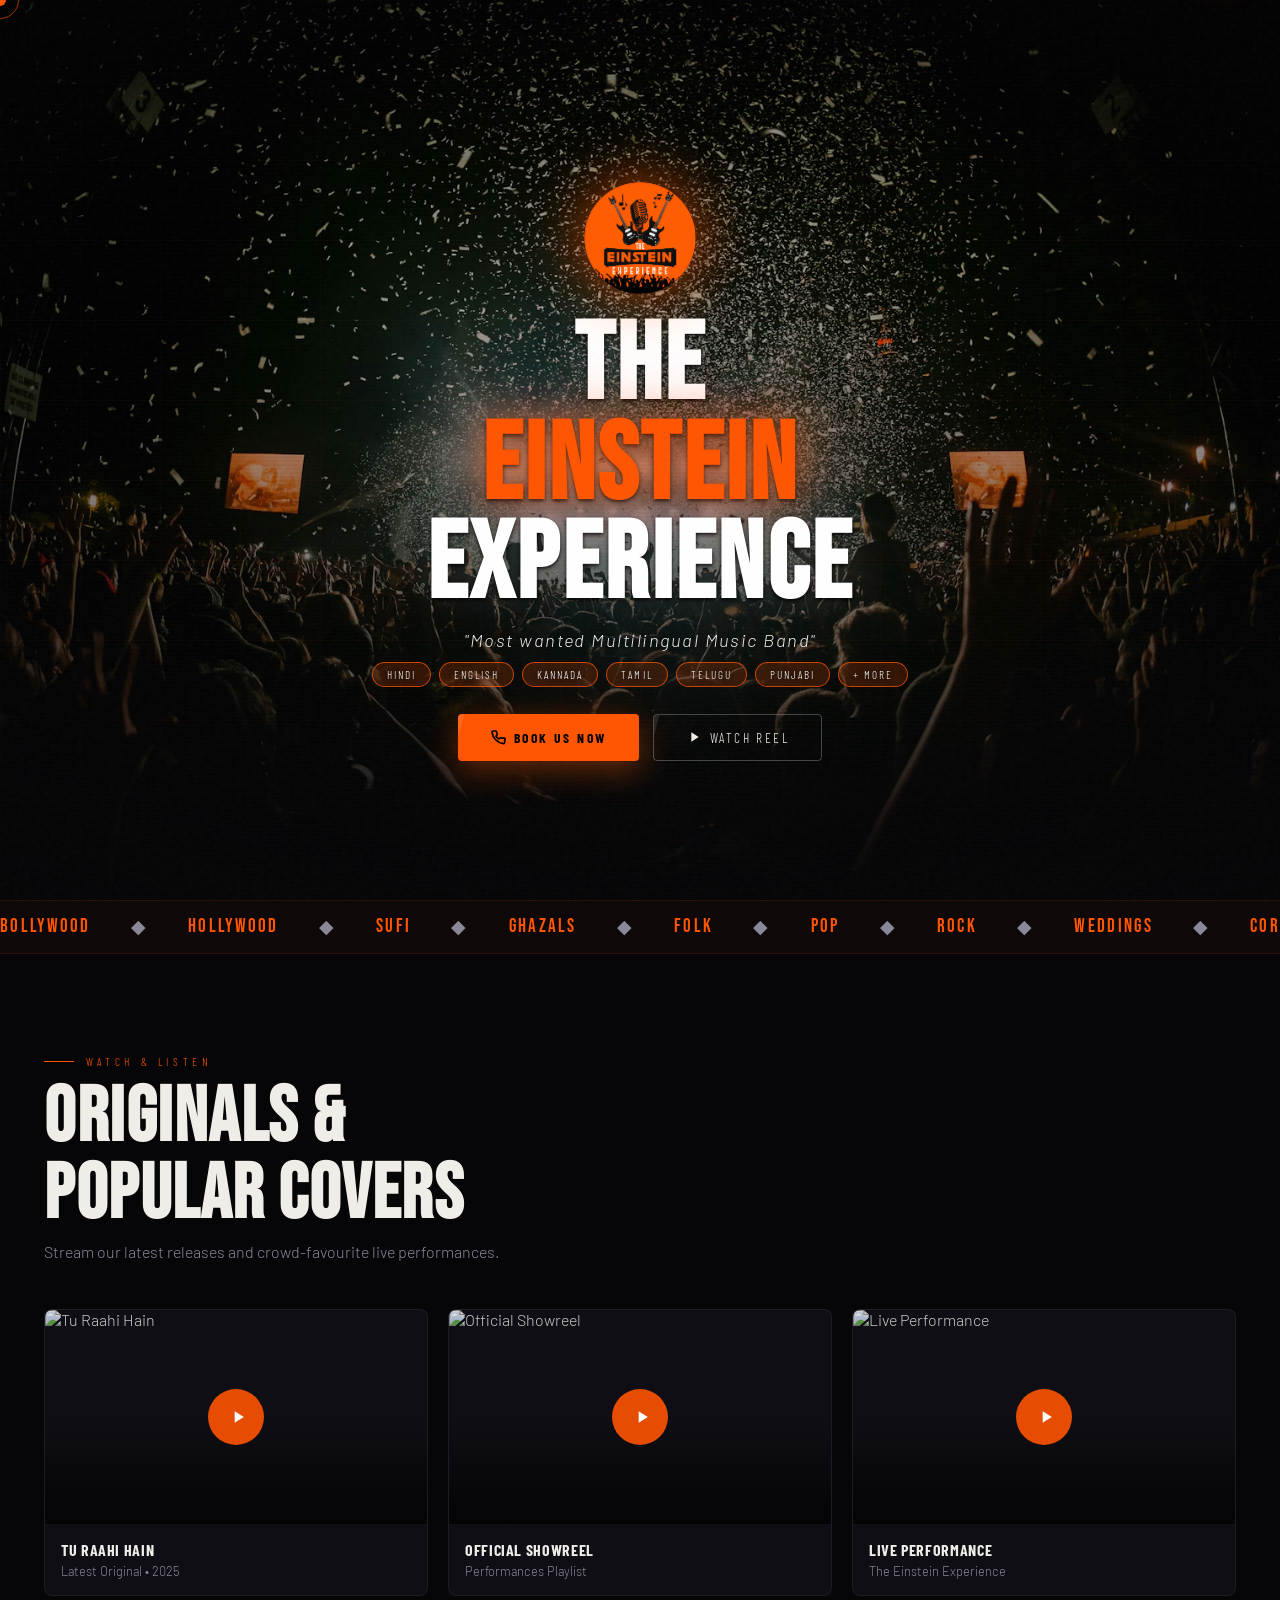
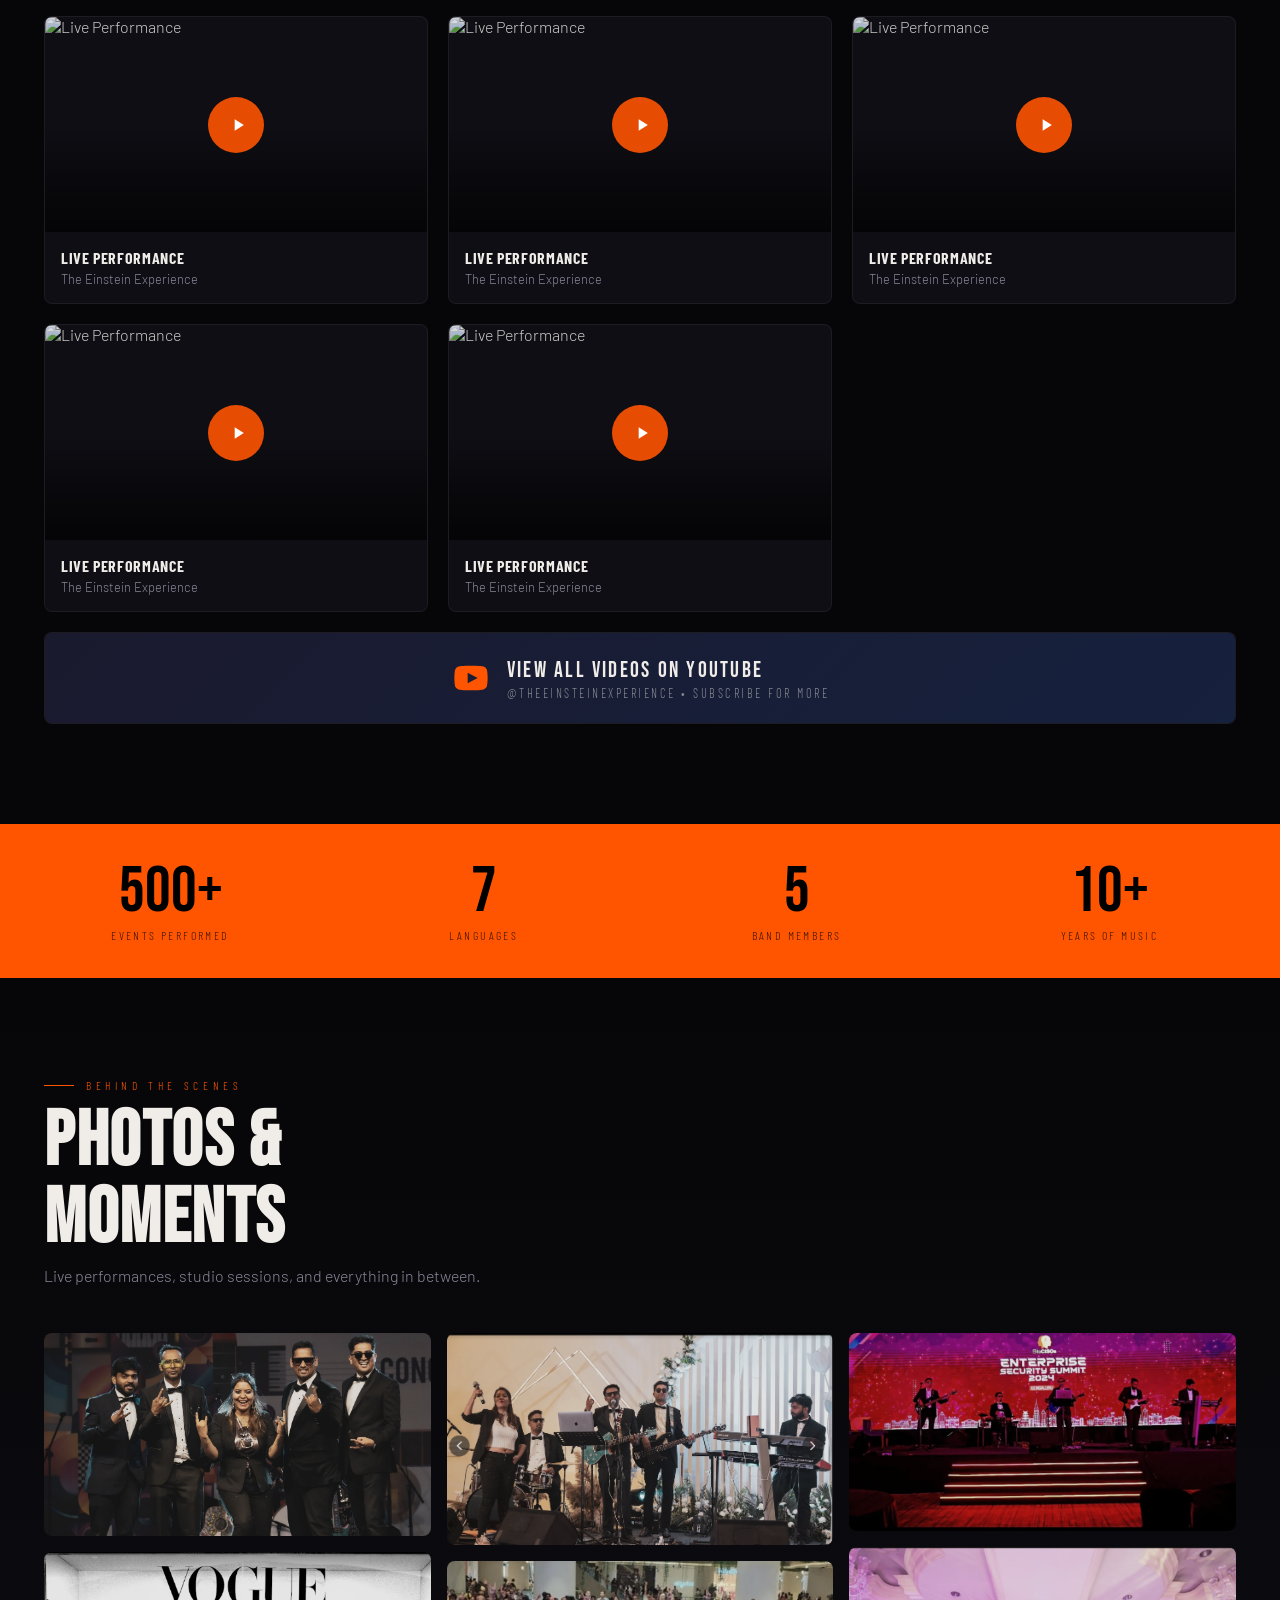
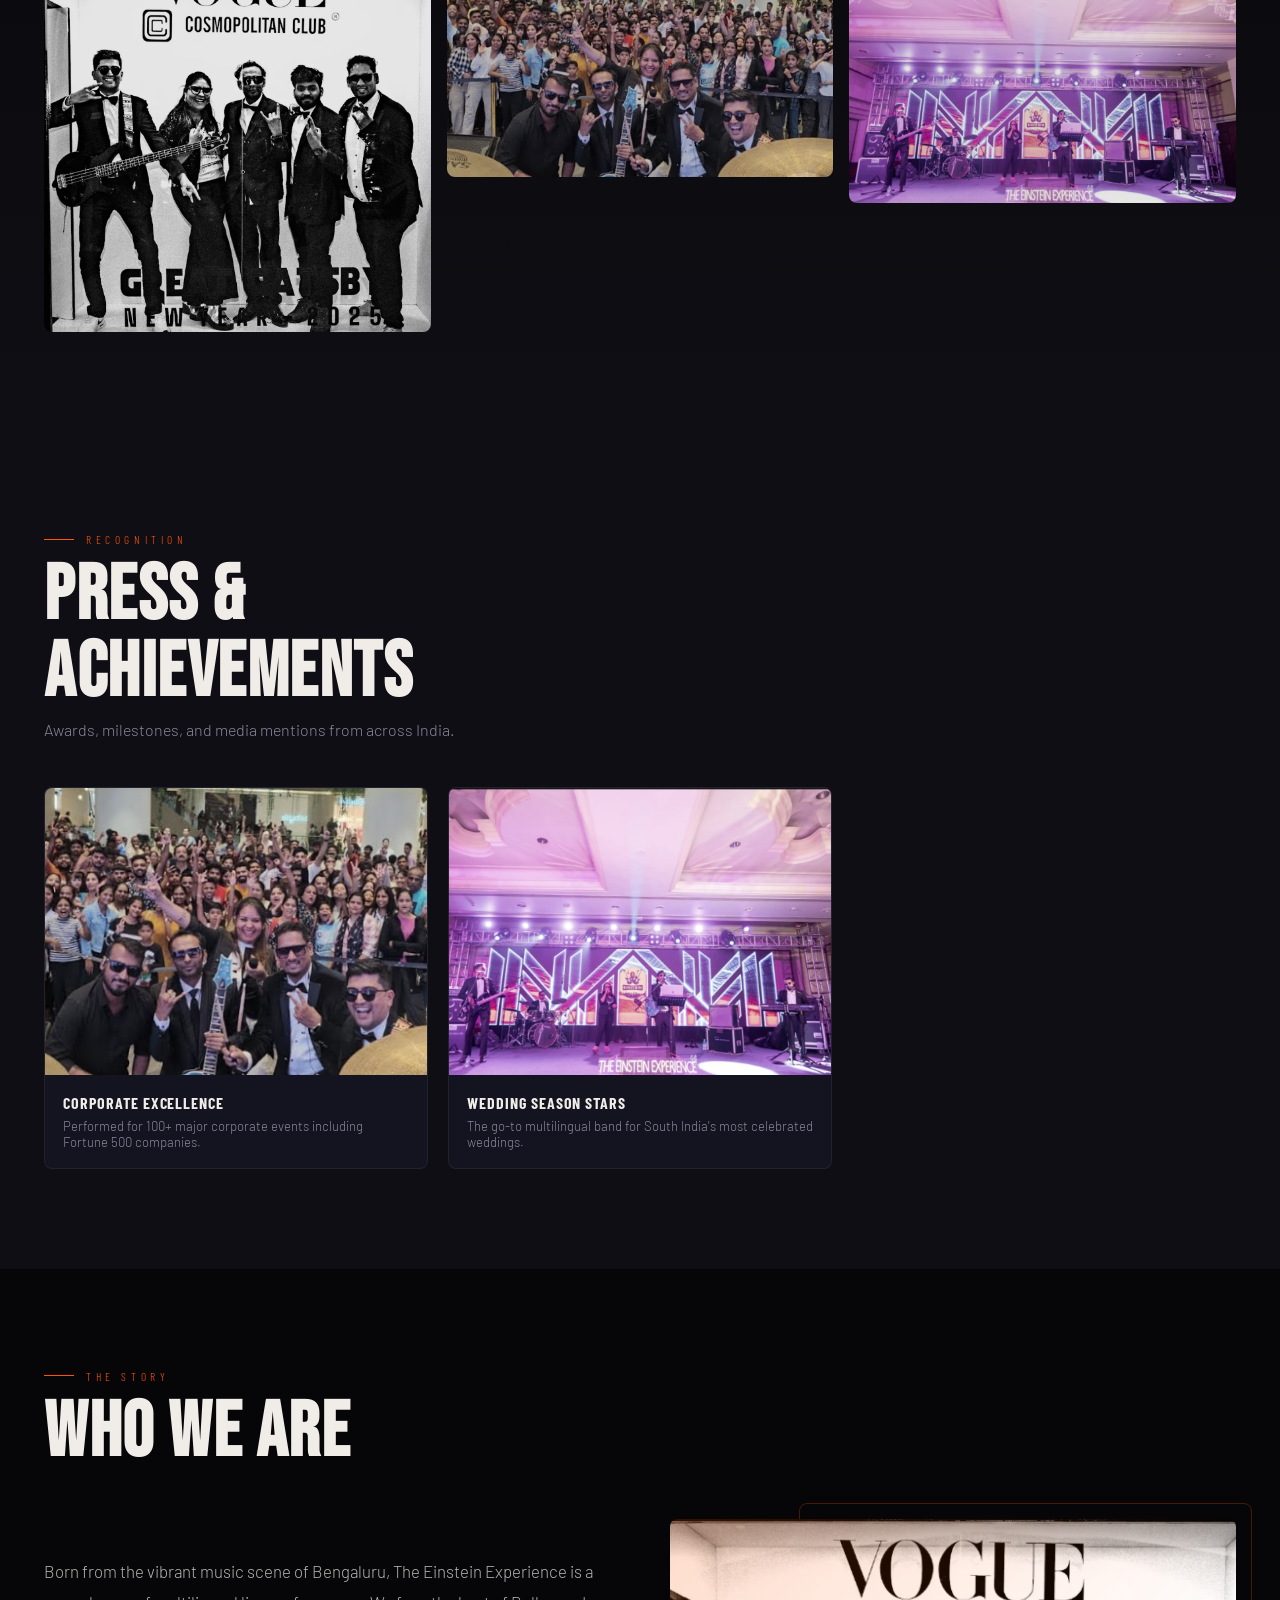
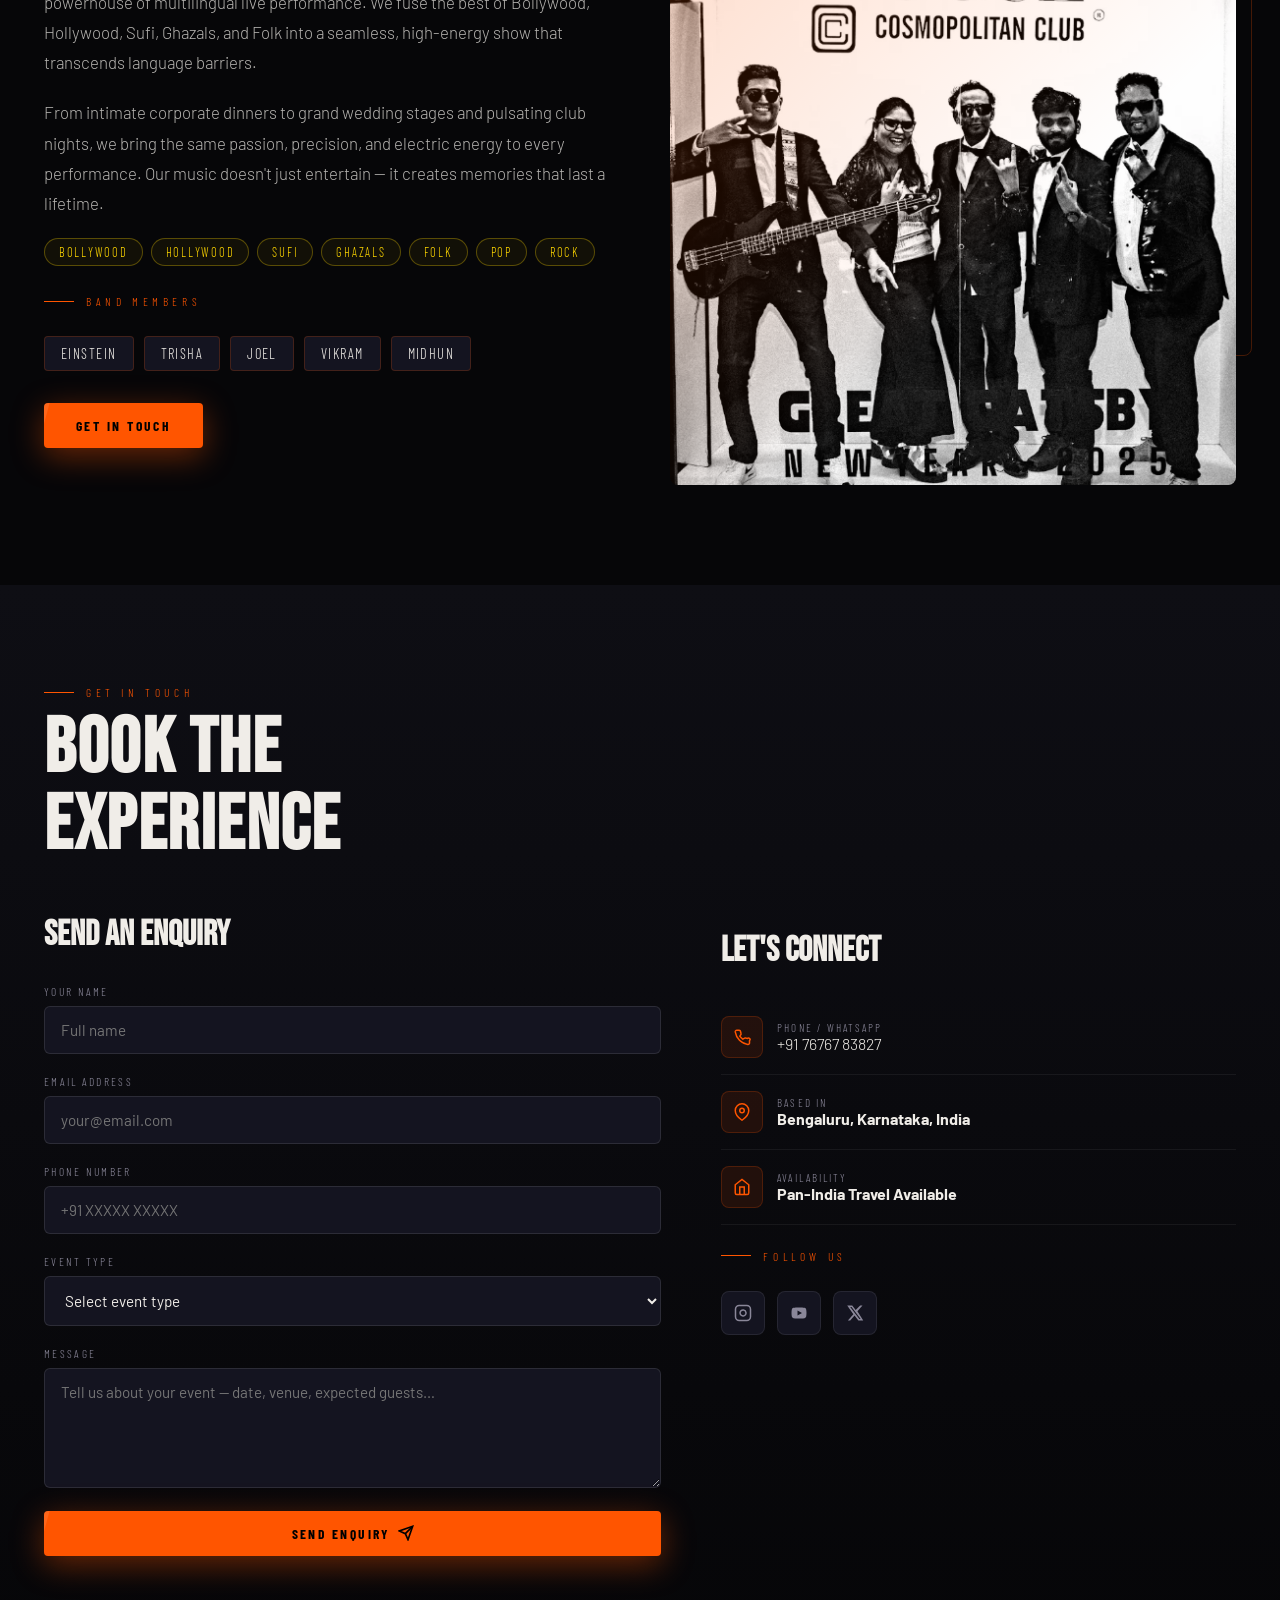
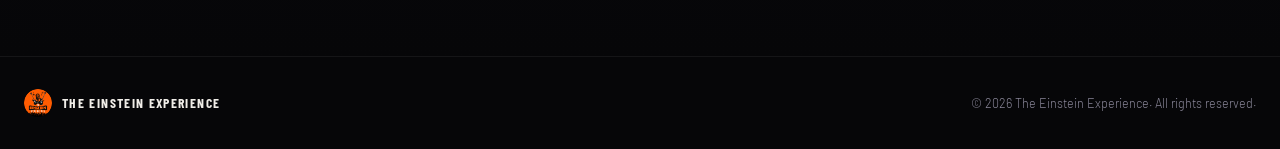
==== commit 2f6b6579: "Add controls to hero video element" ====
--- a/index.html
+++ b/index.html
@@ -1084,7 +1084,7 @@
 
   <!-- ── HERO ─────────────────────────────────────────────── -->
   <section id="home" aria-label="Hero">
-    <video id="heroVideo" autoplay loop playsinline preload="auto" poster="assets/hero-poster.svg">
+    <video id="heroVideo" controls autoplay loop playsinline>
       <!-- Primary: Pexels free concert crowd video (no auth required) -->
       <!-- <source src="https://videos.pexels.com/video-files/854054/854054-hd_1920_1080_25fps.mp4" type="video/mp4" /> -->
 	  <source src="assets/videoplayback.mp4" type="video/mp4" />
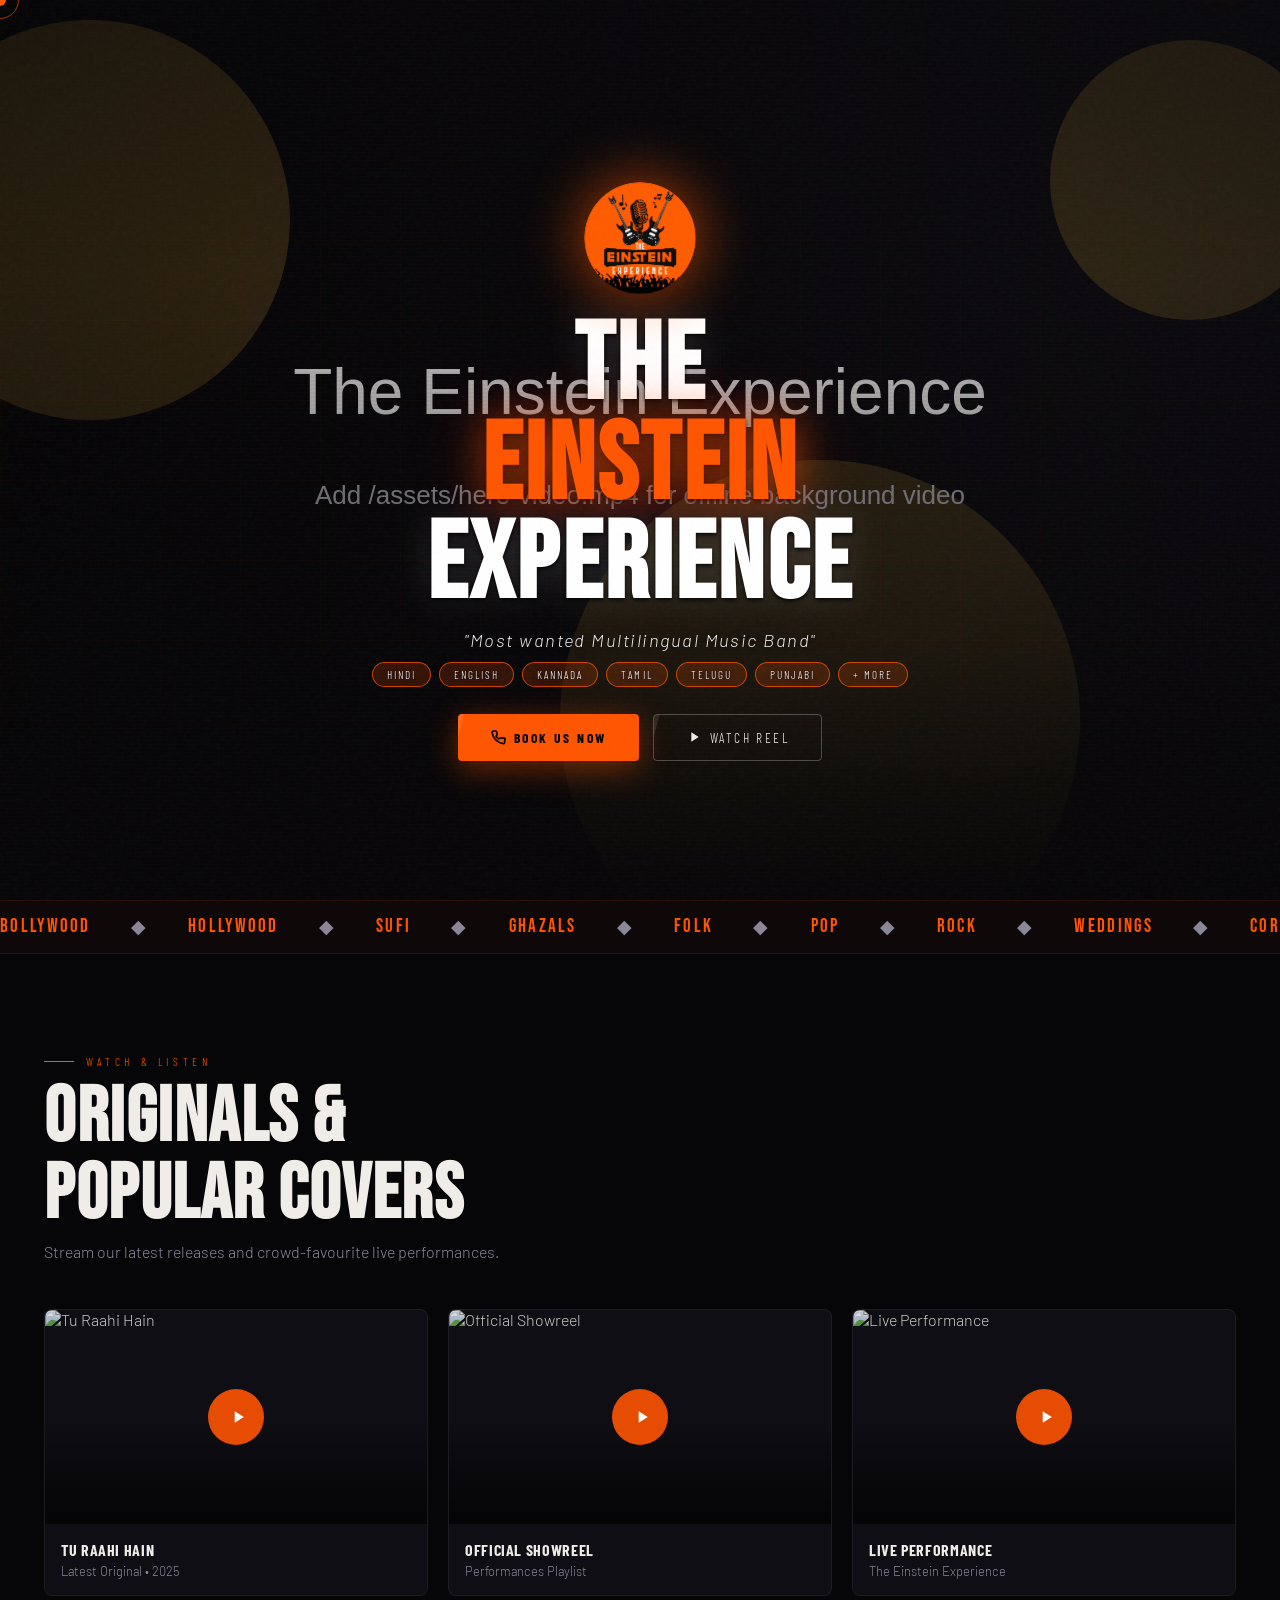
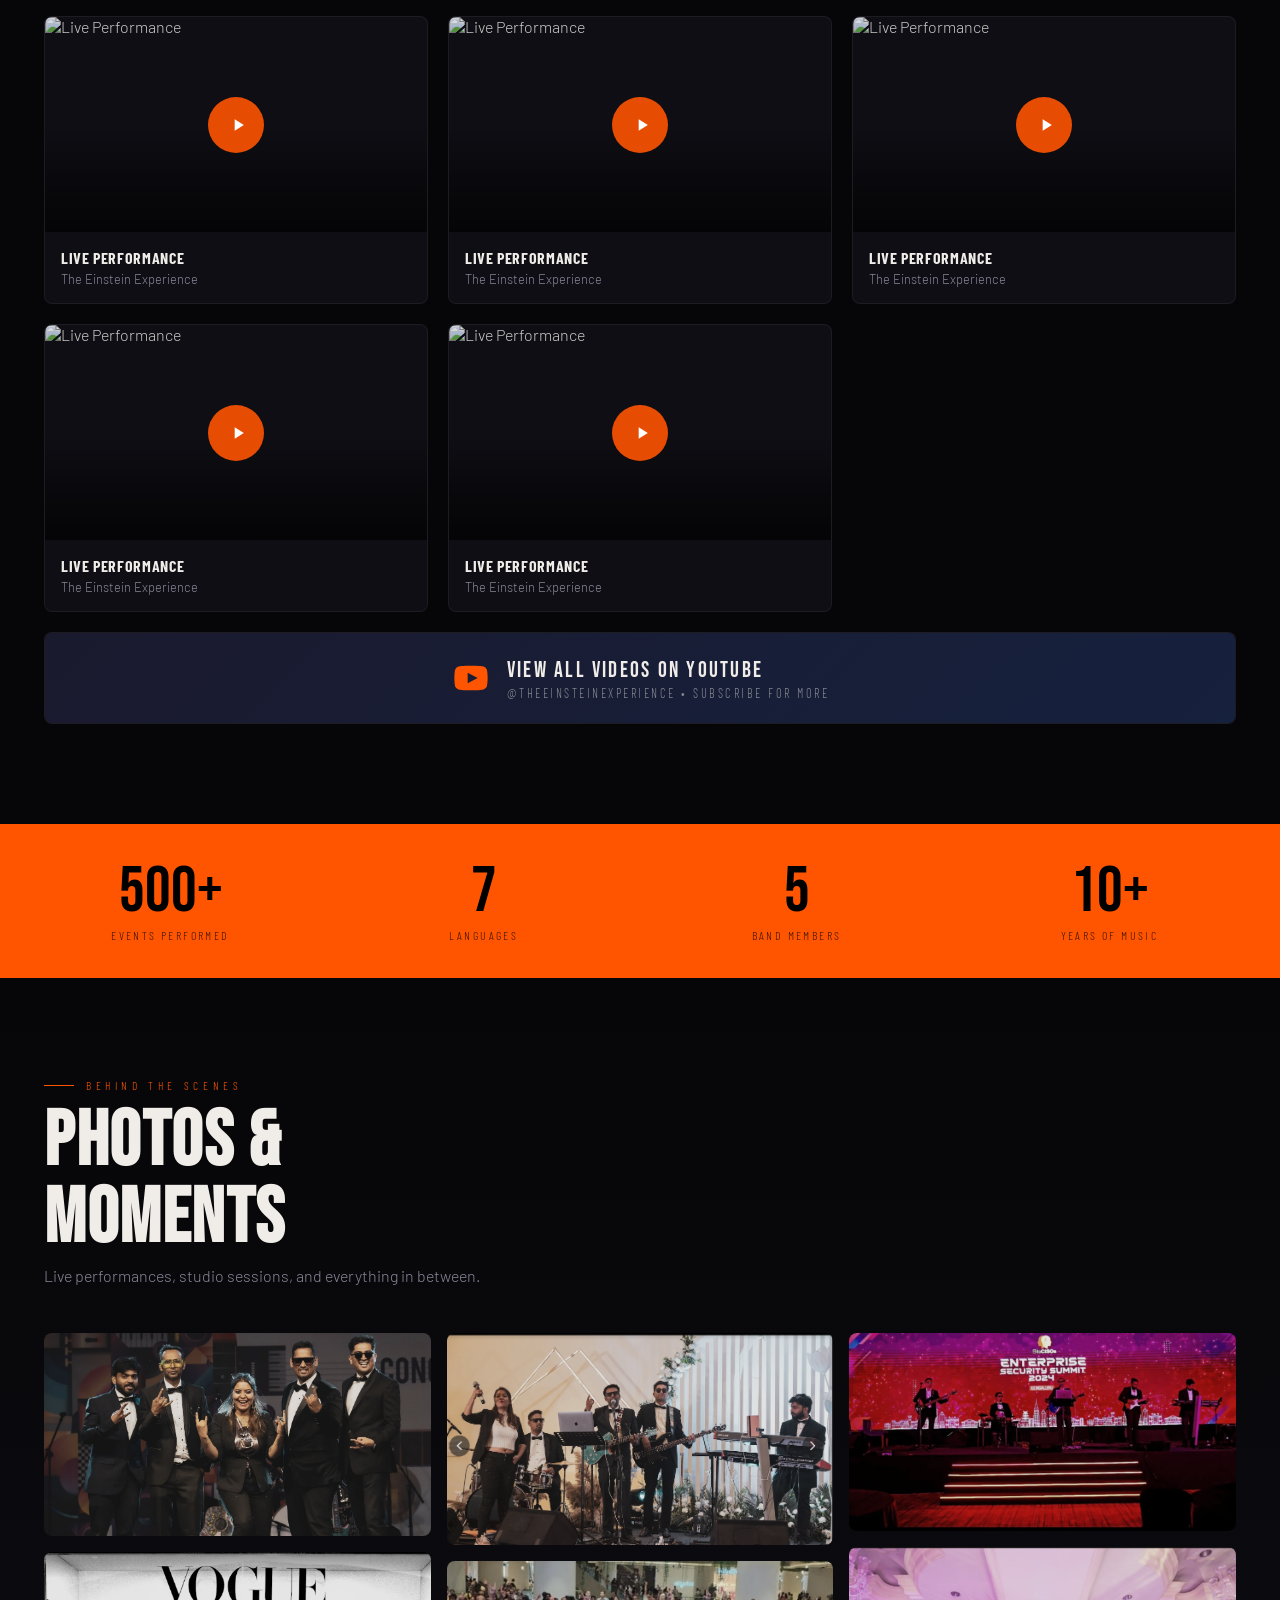
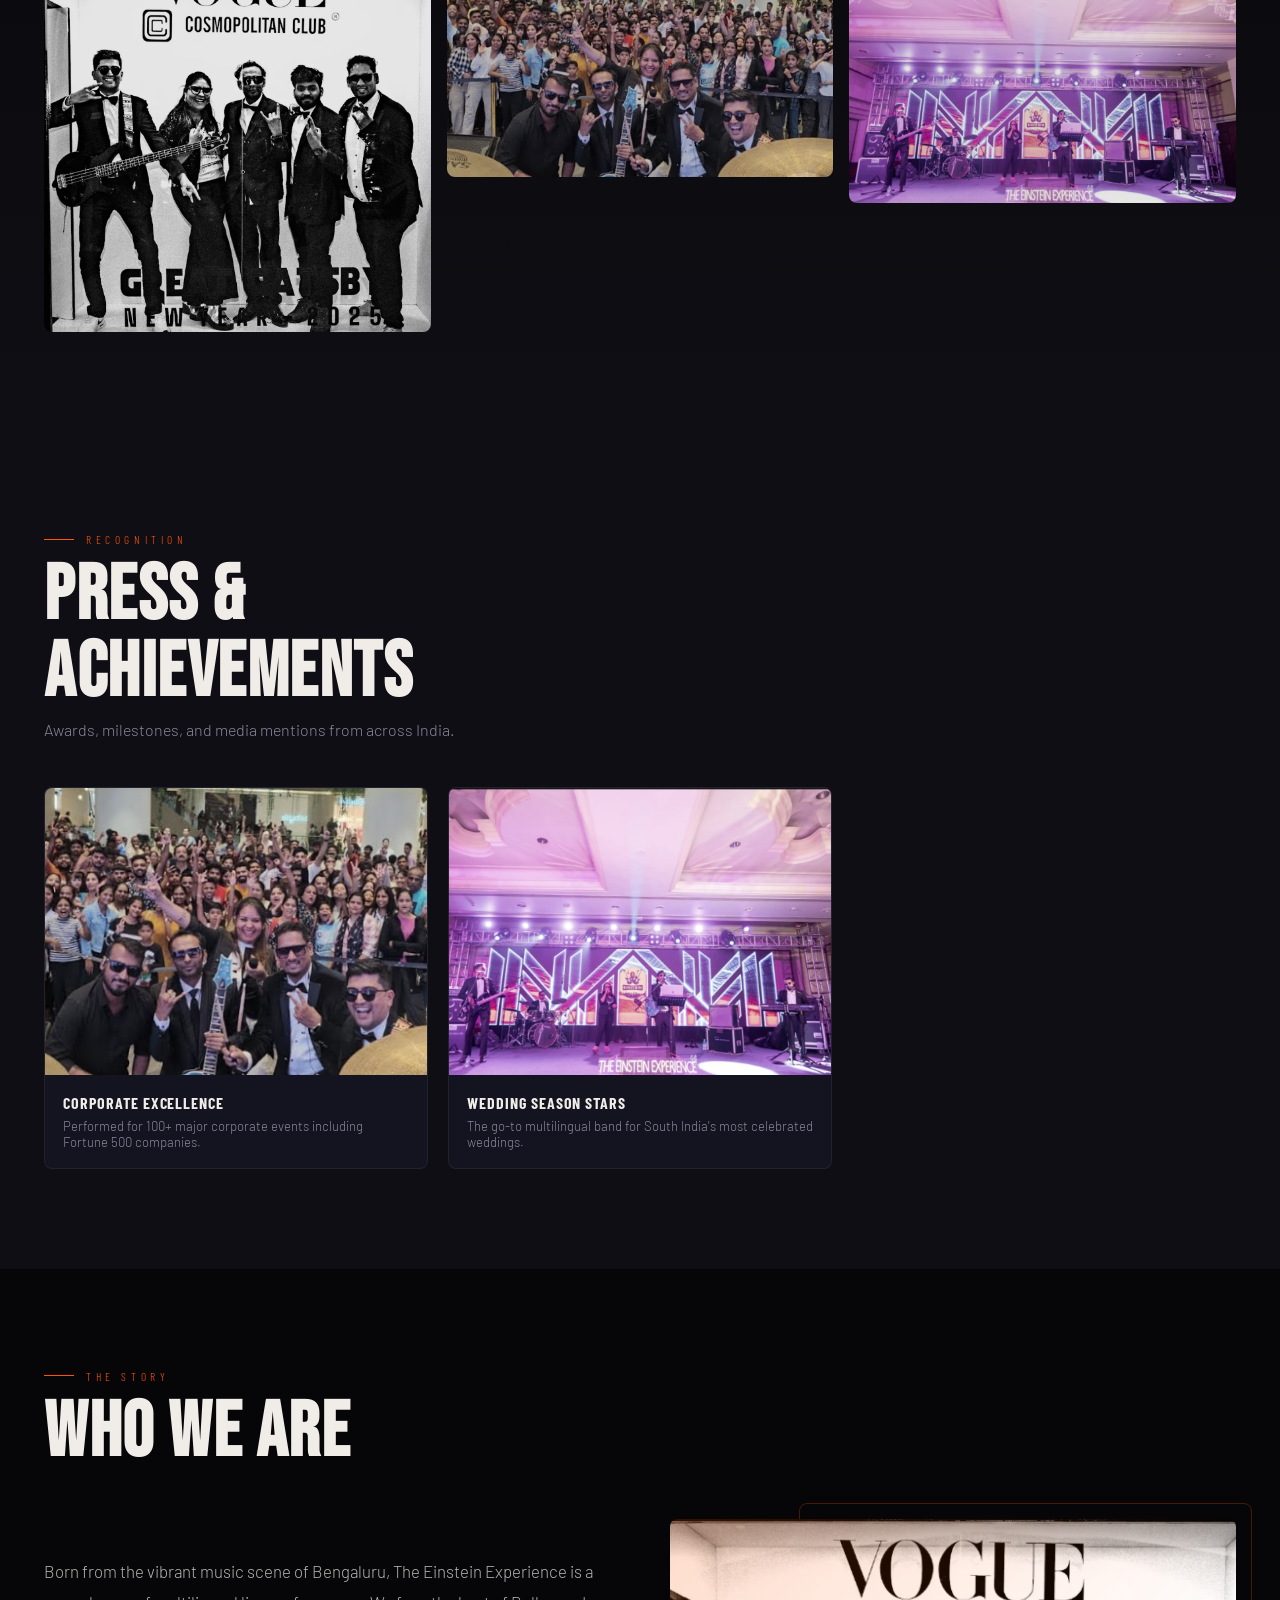
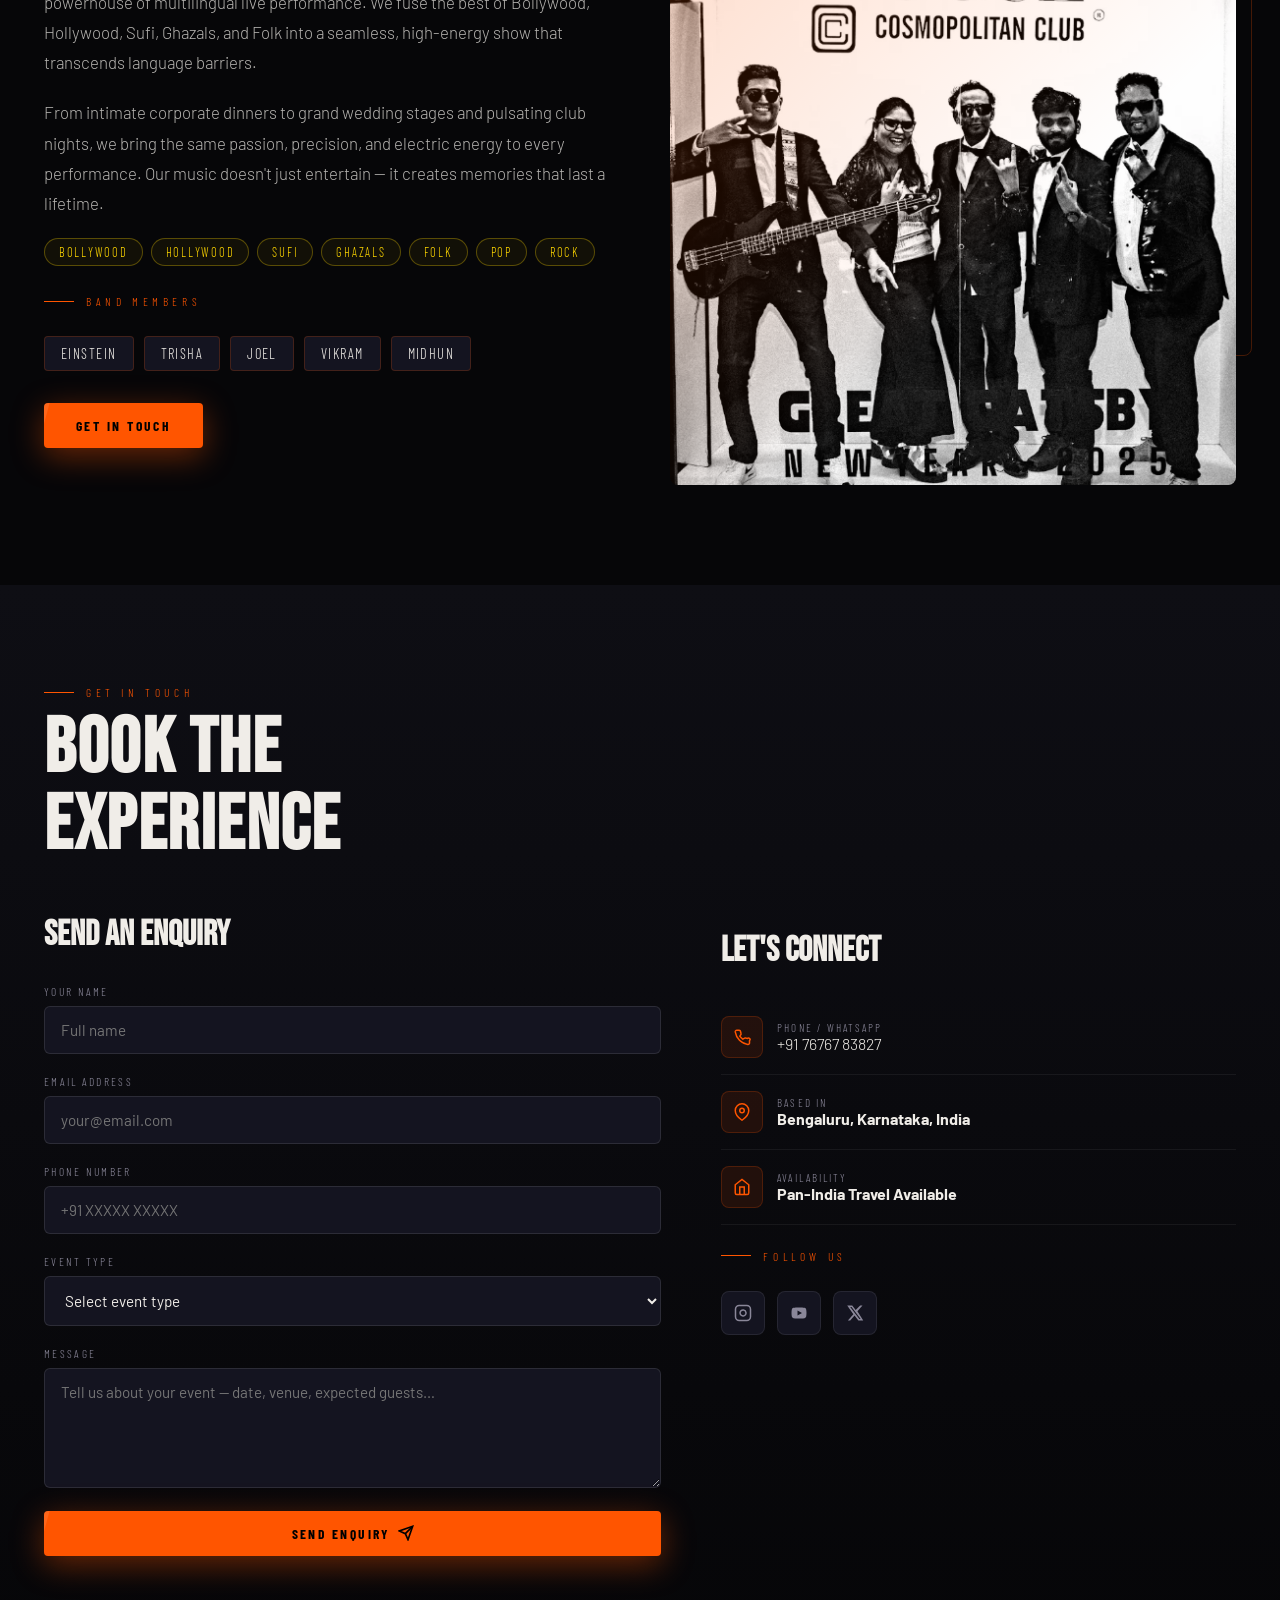
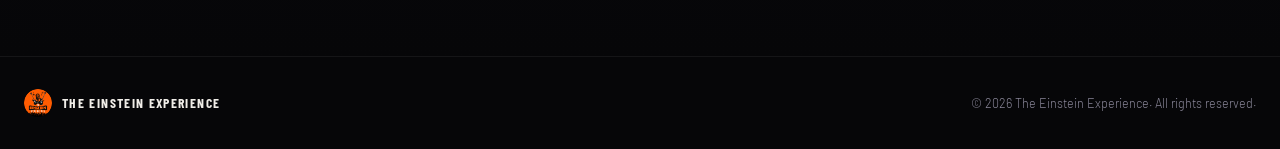
==== commit 6572ed2f: "Update index.html" ====
--- a/index.html
+++ b/index.html
@@ -1084,7 +1084,7 @@
 
   <!-- ── HERO ─────────────────────────────────────────────── -->
   <section id="home" aria-label="Hero">
-    <video id="heroVideo" controls autoplay loop playsinline>
+   <video id="heroVideo" autoplay muted loop playsinline preload="auto" poster="assets/hero-poster.svg">
       <!-- Primary: Pexels free concert crowd video (no auth required) -->
       <!-- <source src="https://videos.pexels.com/video-files/854054/854054-hd_1920_1080_25fps.mp4" type="video/mp4" /> -->
 	  <source src="assets/videoplayback.mp4" type="video/mp4" />
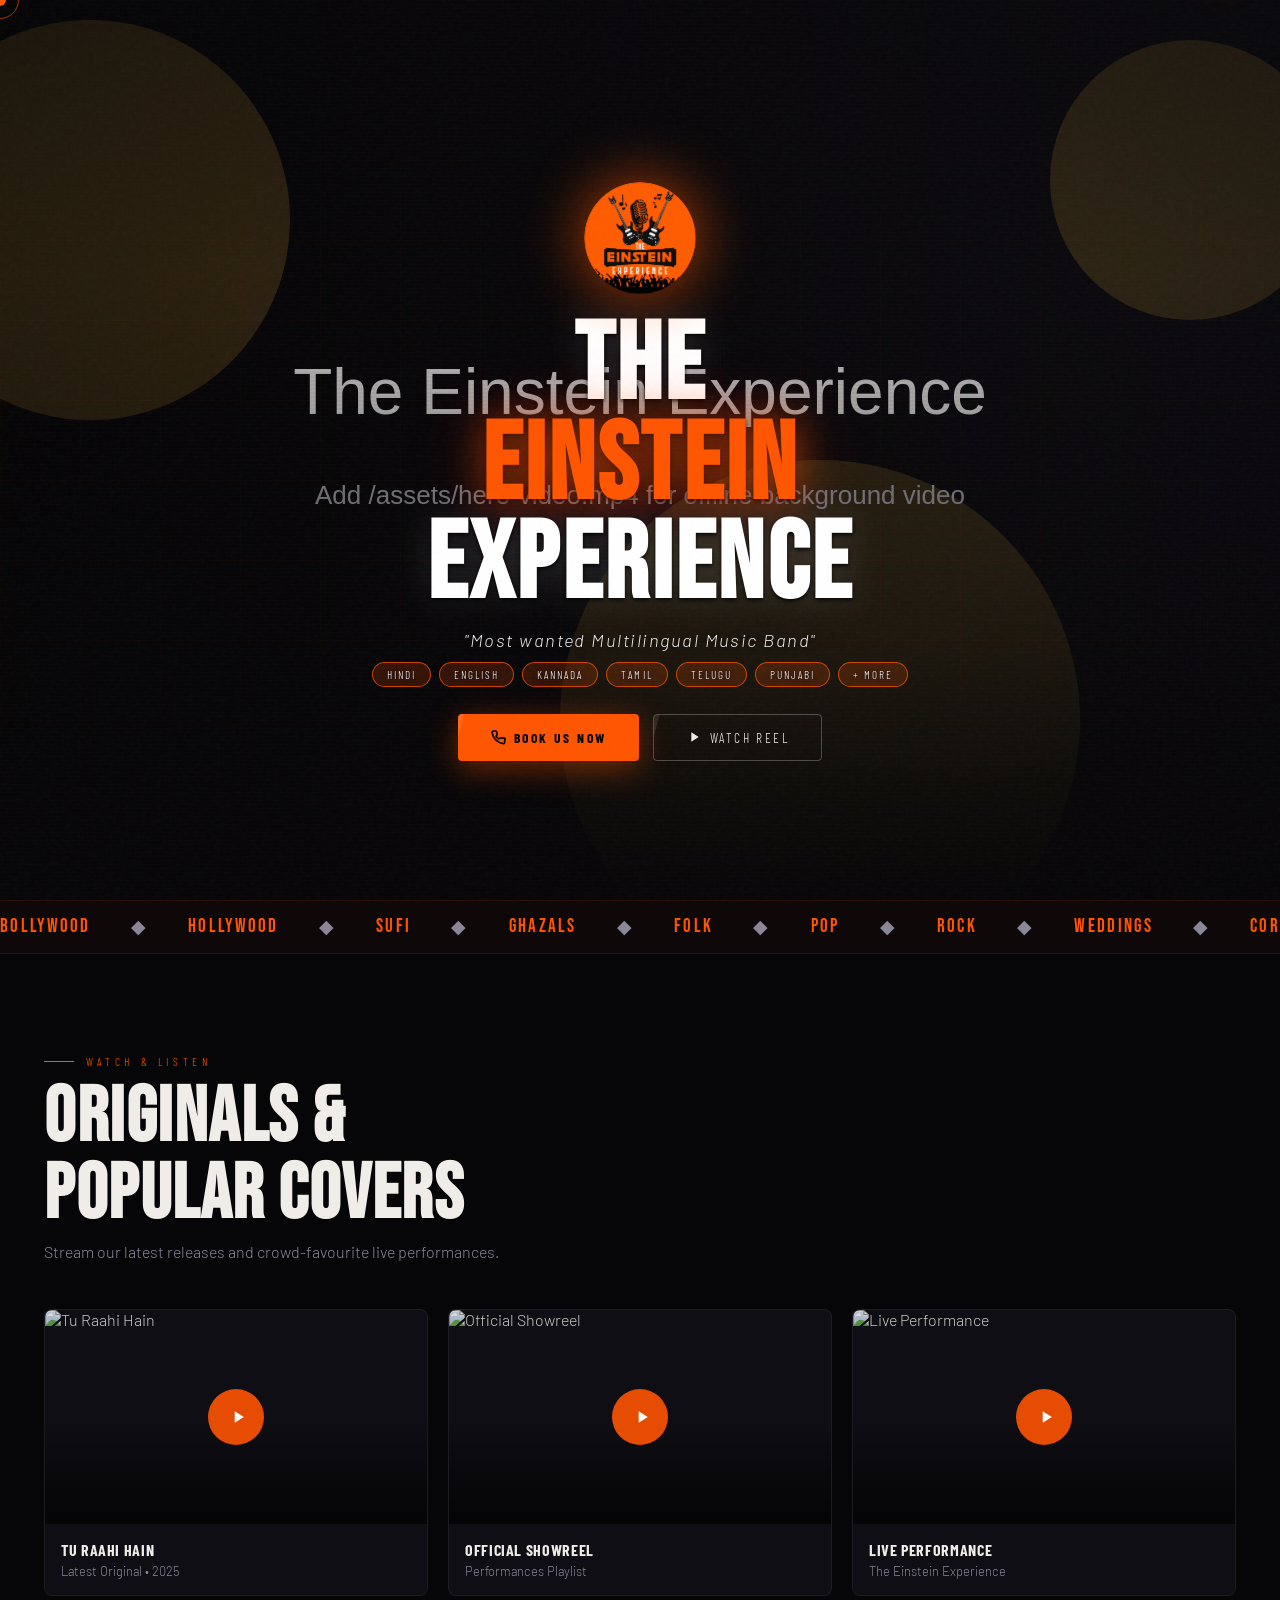
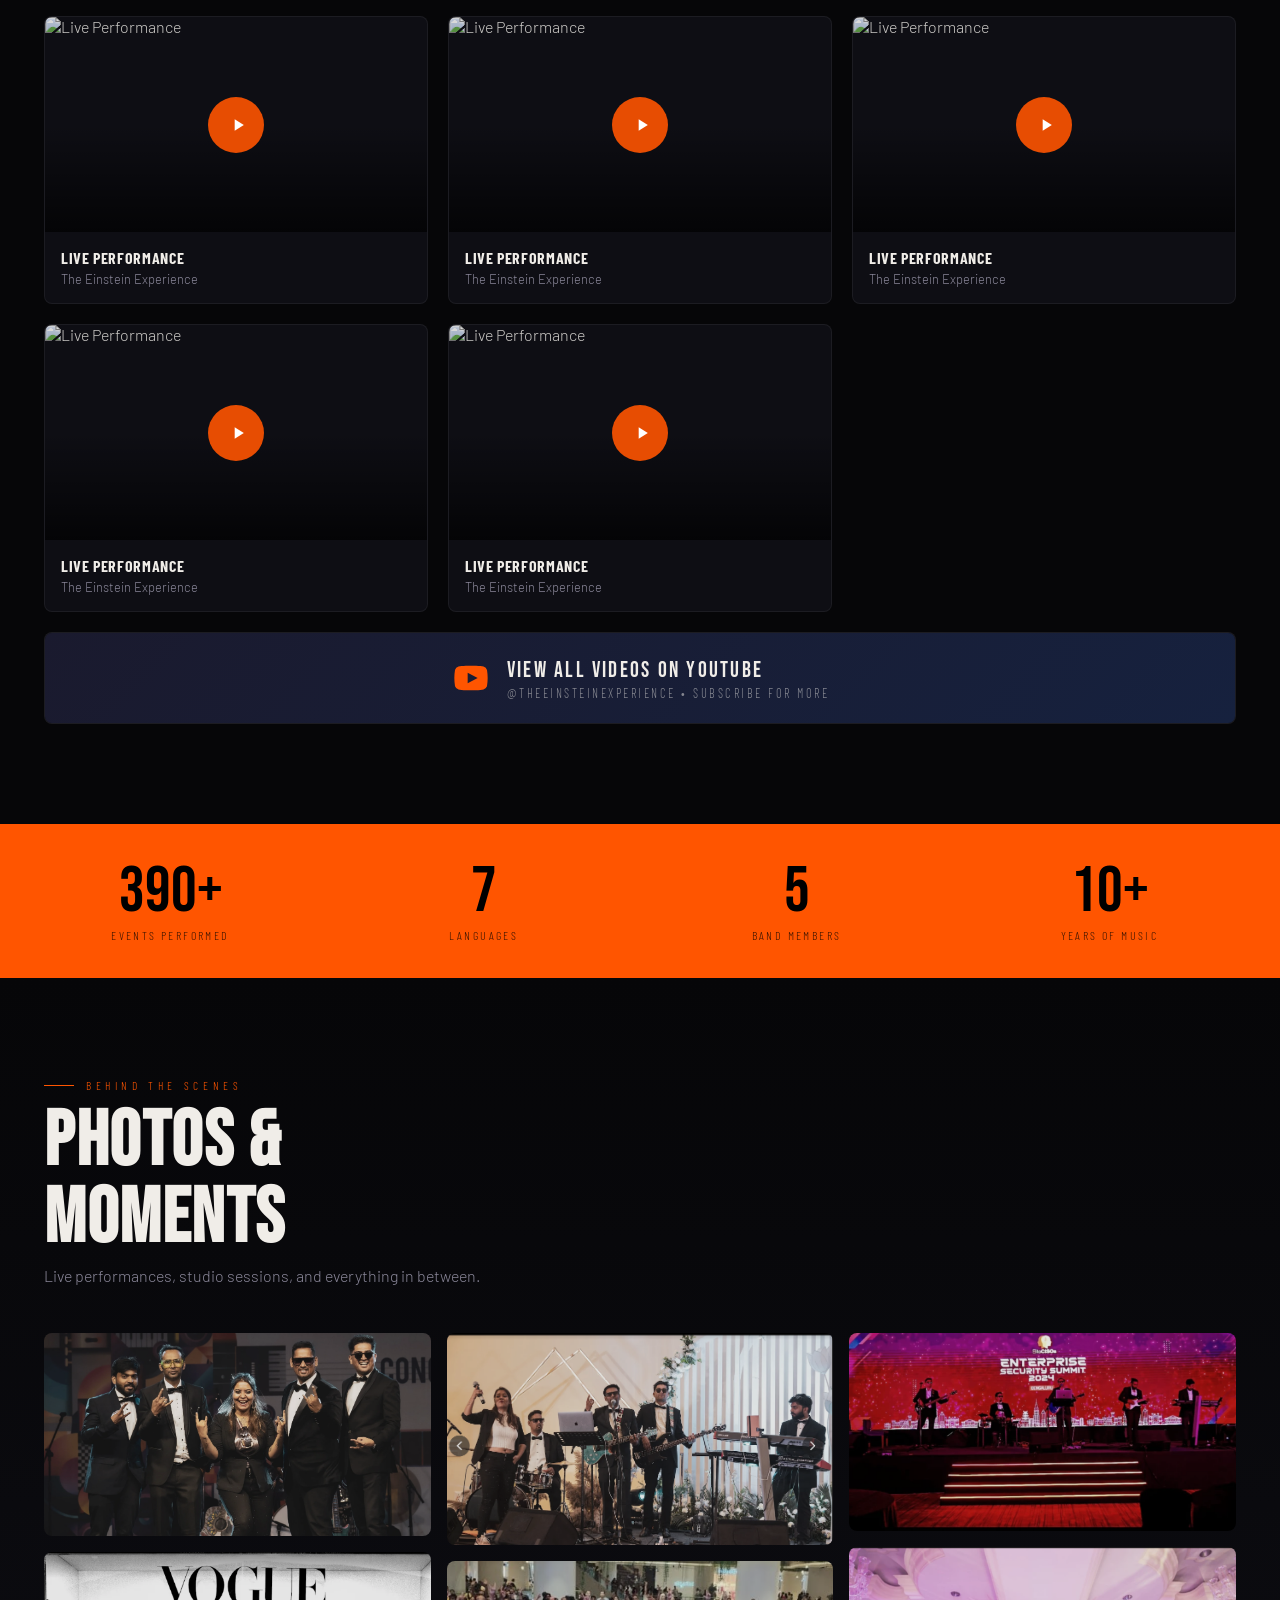
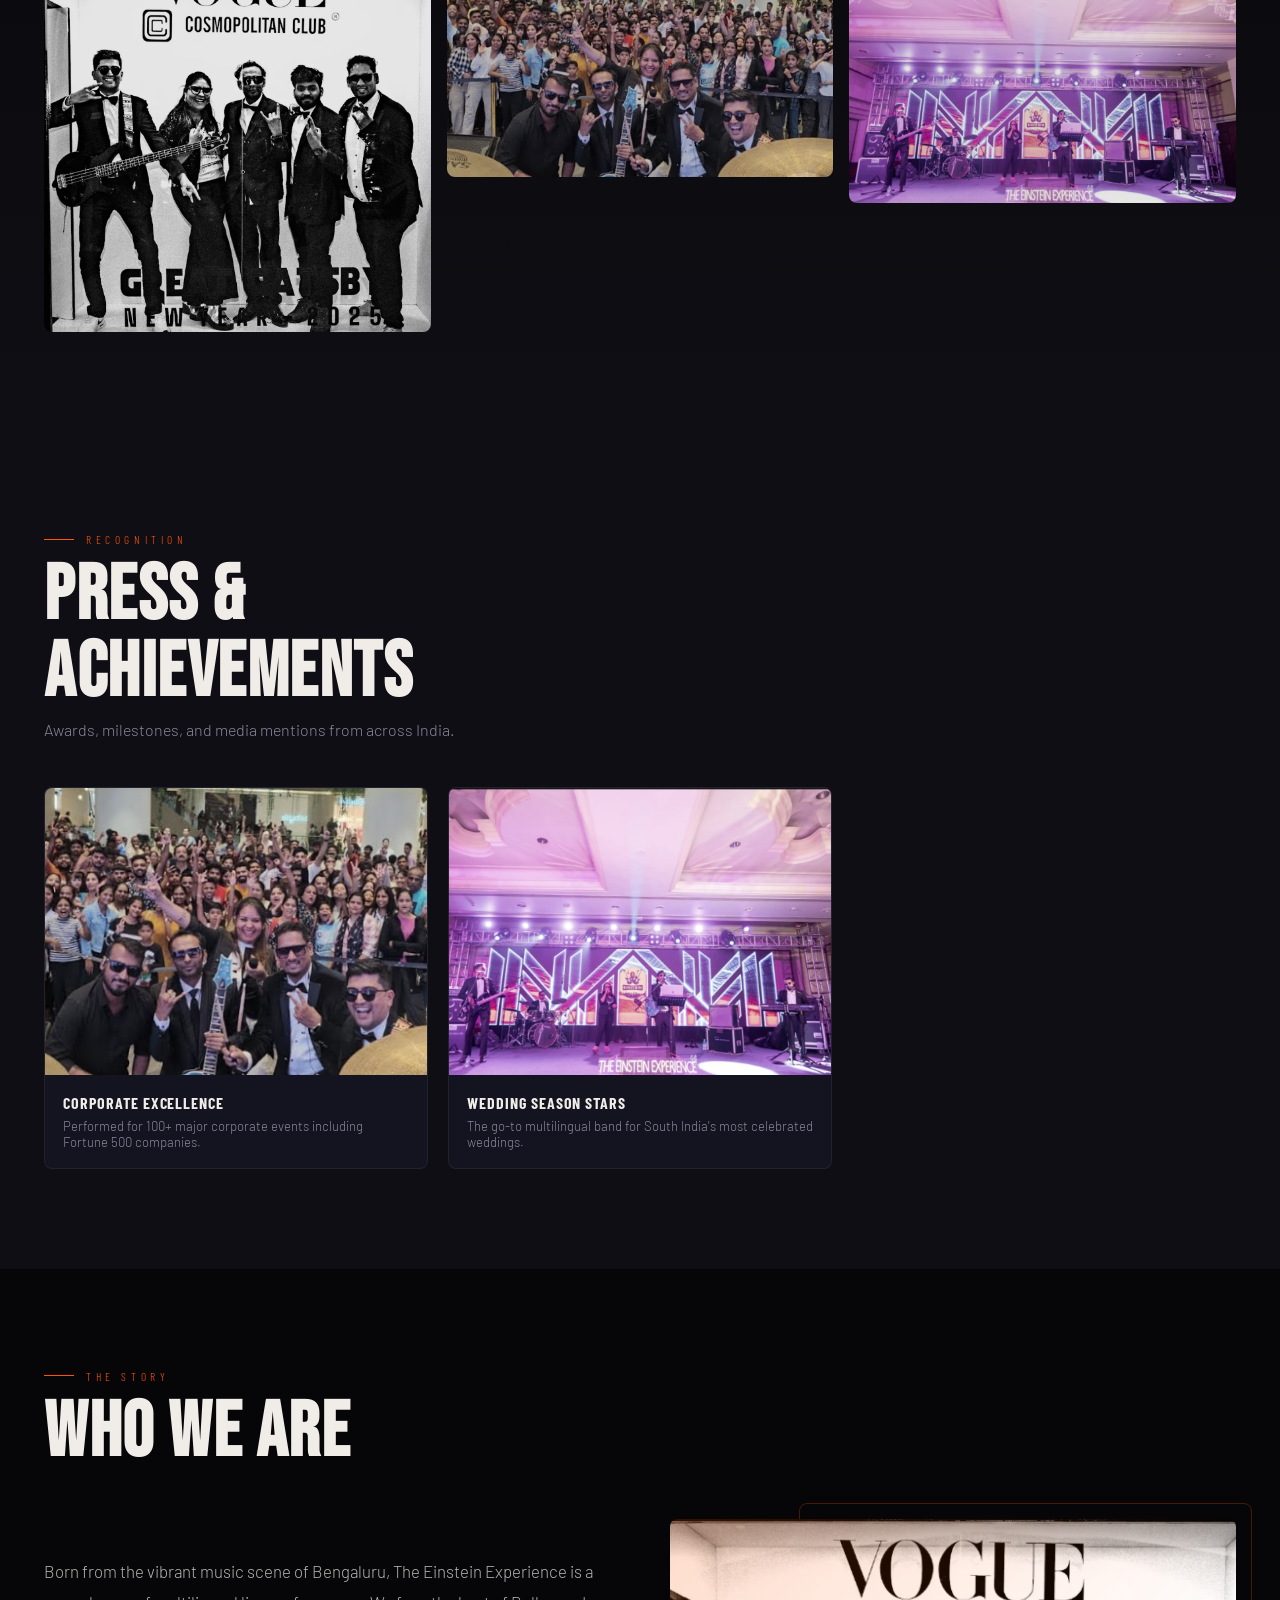
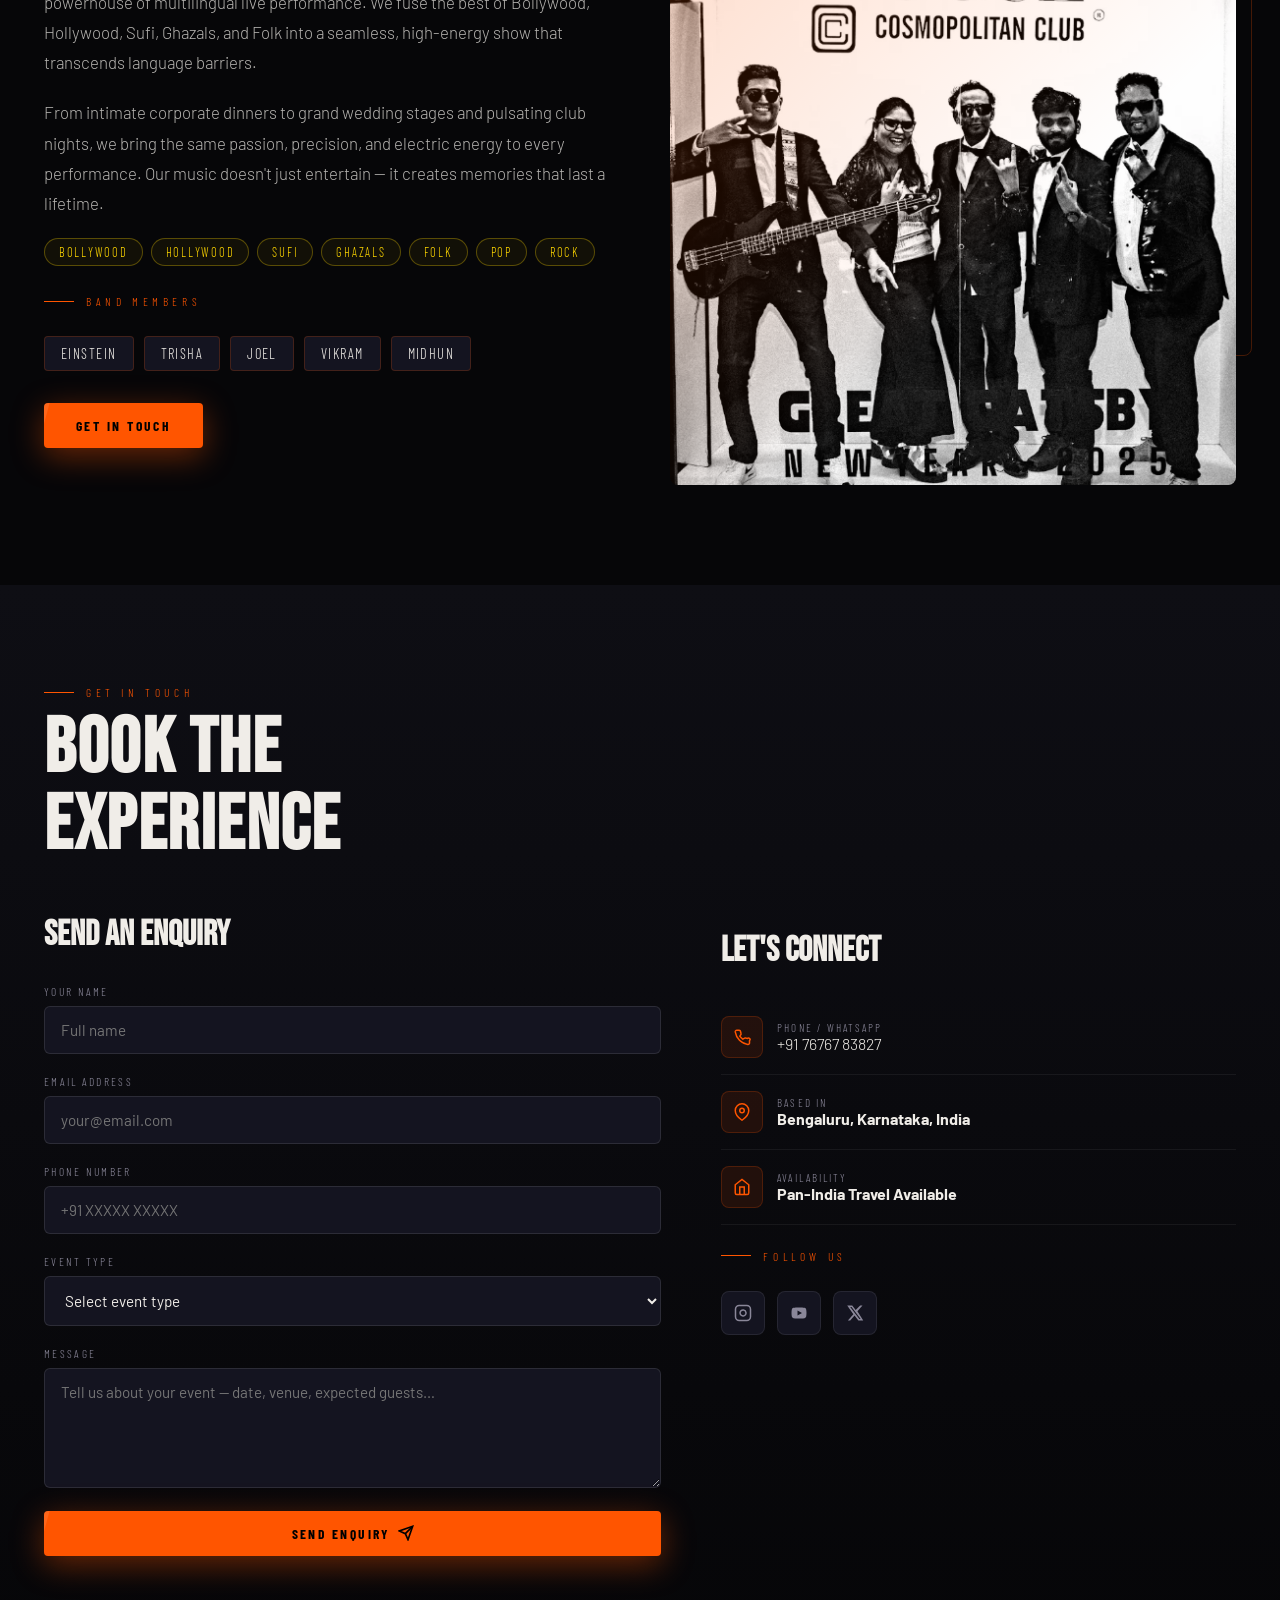
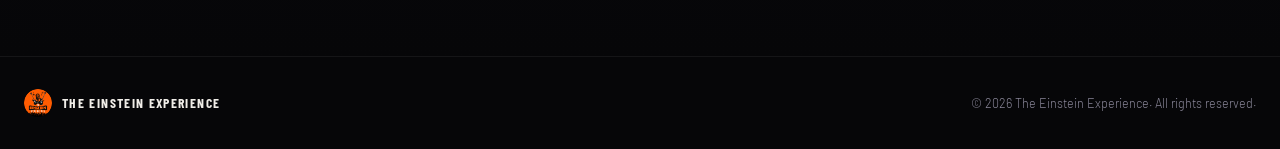
==== commit 4d6c756a: "Add files via upload" ====
--- a/index.html
+++ b/index.html
@@ -1084,7 +1084,7 @@
 
   <!-- ── HERO ─────────────────────────────────────────────── -->
   <section id="home" aria-label="Hero">
-   <video id="heroVideo" autoplay muted loop playsinline preload="auto" poster="assets/hero-poster.svg">
+    <video id="heroVideo" autoplay muted loop playsinline preload="auto" poster="assets/hero-poster.svg">
       <!-- Primary: Pexels free concert crowd video (no auth required) -->
       <!-- <source src="https://videos.pexels.com/video-files/854054/854054-hd_1920_1080_25fps.mp4" type="video/mp4" /> -->
 	  <source src="assets/videoplayback.mp4" type="video/mp4" />
@@ -1217,7 +1217,7 @@
           </a>
 
           <!-- Video 2 -->
-          <a class="video-card tilt-card reveal" href="https://www.youtube.com/watch?v=UQ2bk5Pximc" target="_blank" rel="noopener" aria-label="Official Showreel">
+          <a class="video-card tilt-card reveal" href="https://youtube.com/shorts/LIvs6Z-GzLo?si=bMYC-r96Q424zuKQ" target="_blank" rel="noopener" aria-label="Official Showreel">
             <div class="video-thumb">
               <img src="https://img.youtube.com/vi/UQ2bk5Pximc/hqdefault.jpg" alt="Official Showreel" loading="lazy" />
               <div class="video-thumb-overlay"></div>
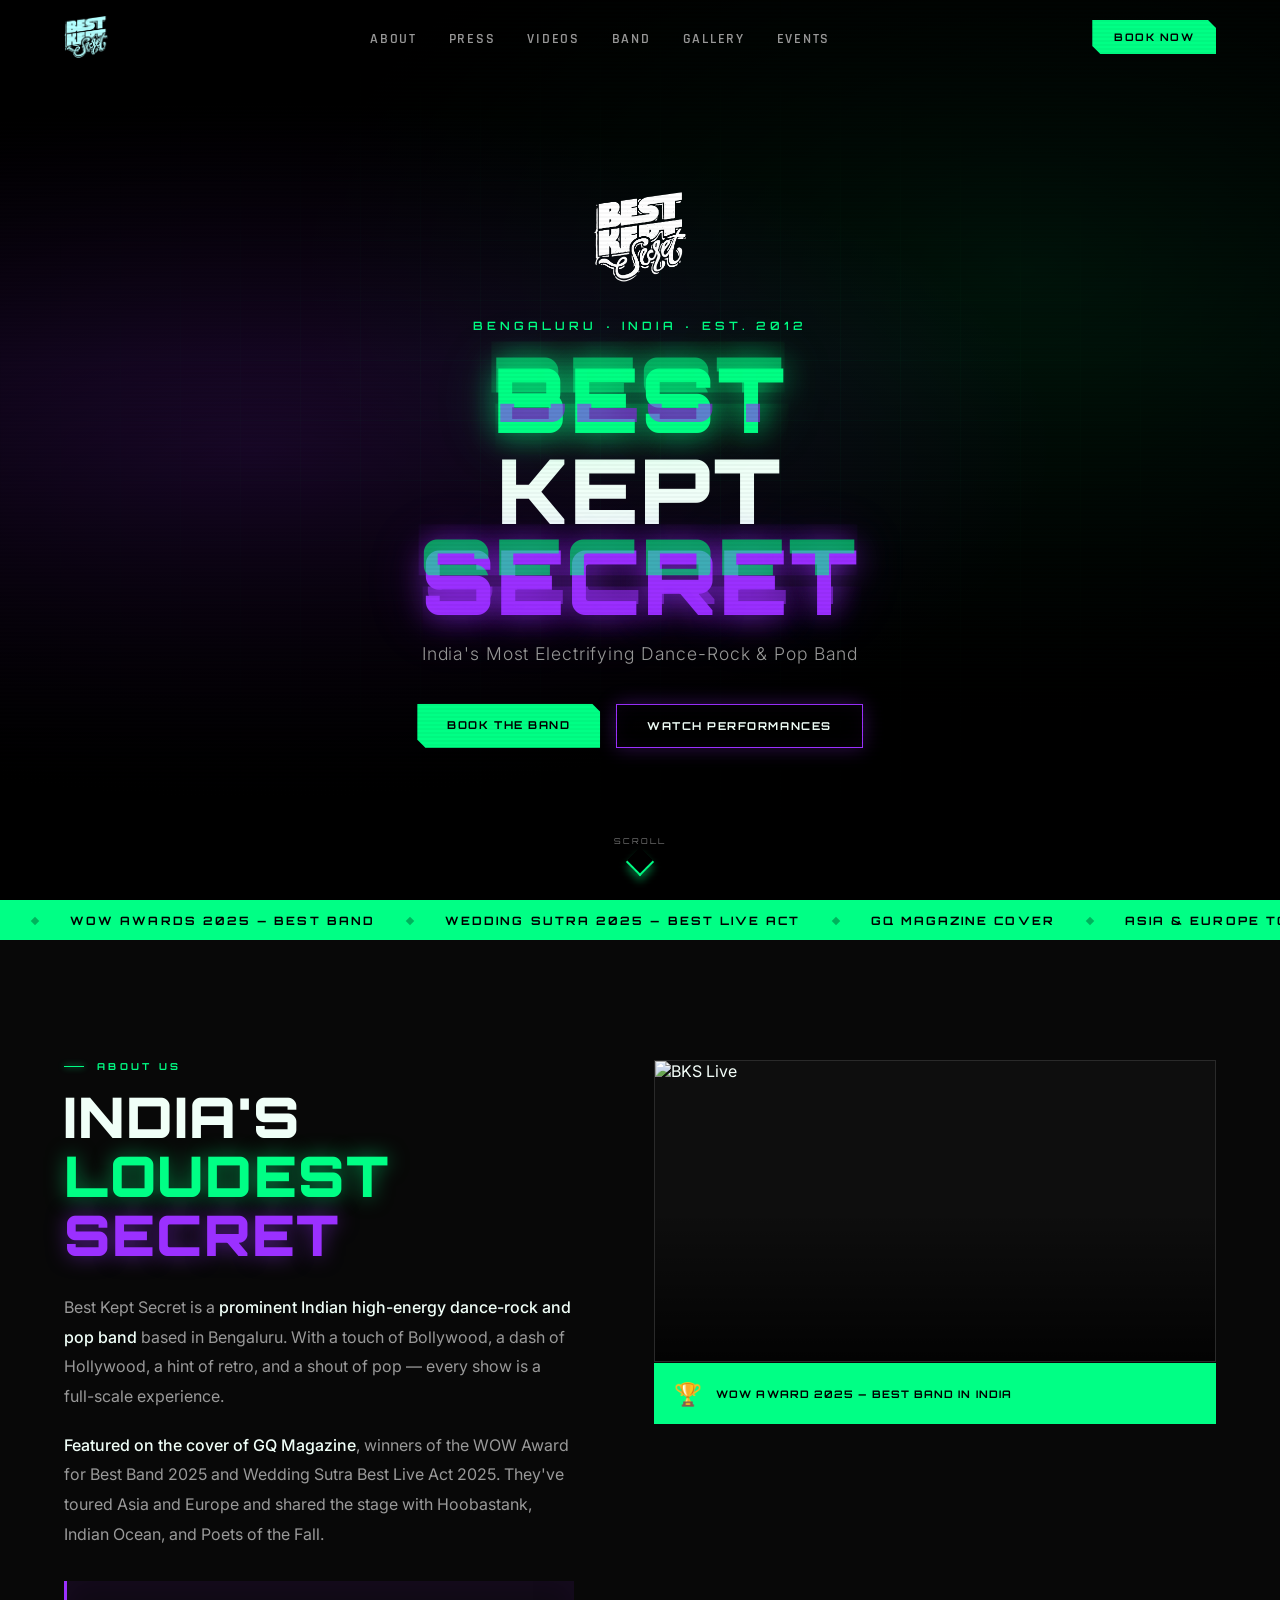
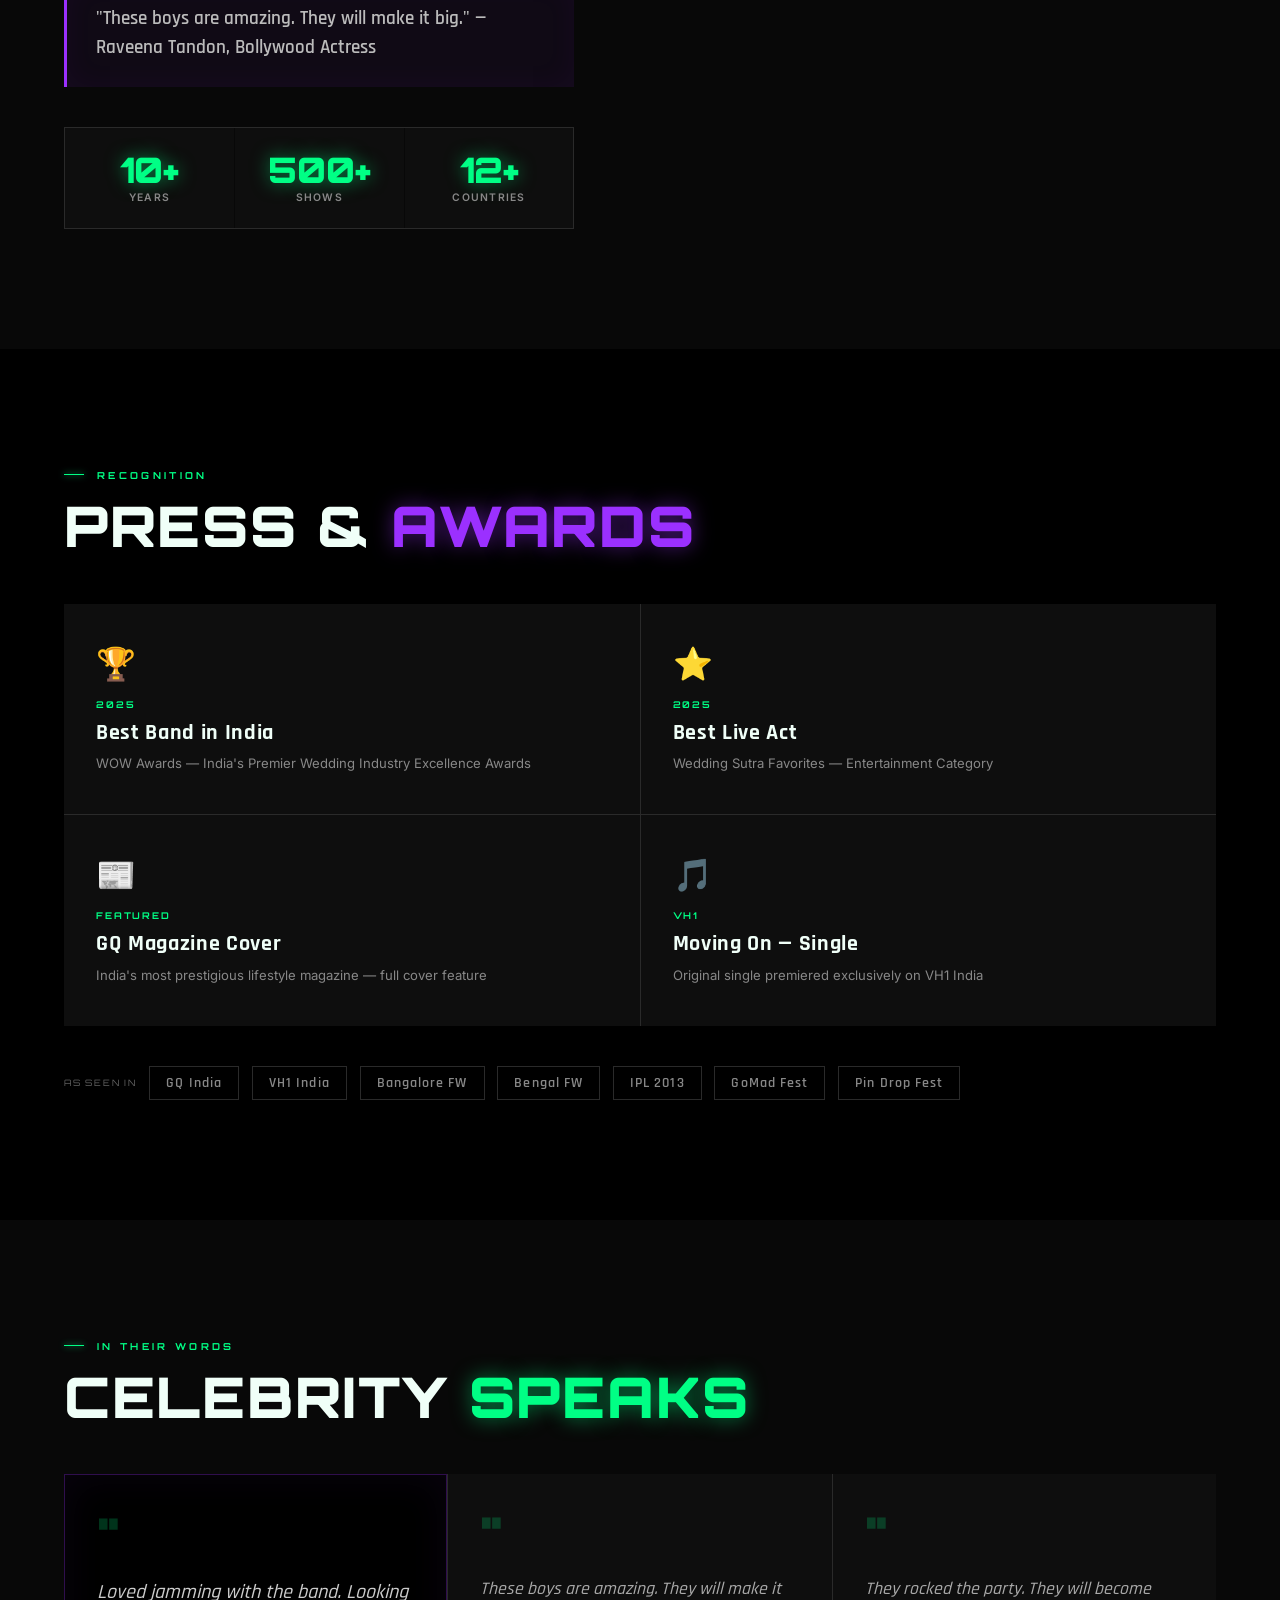
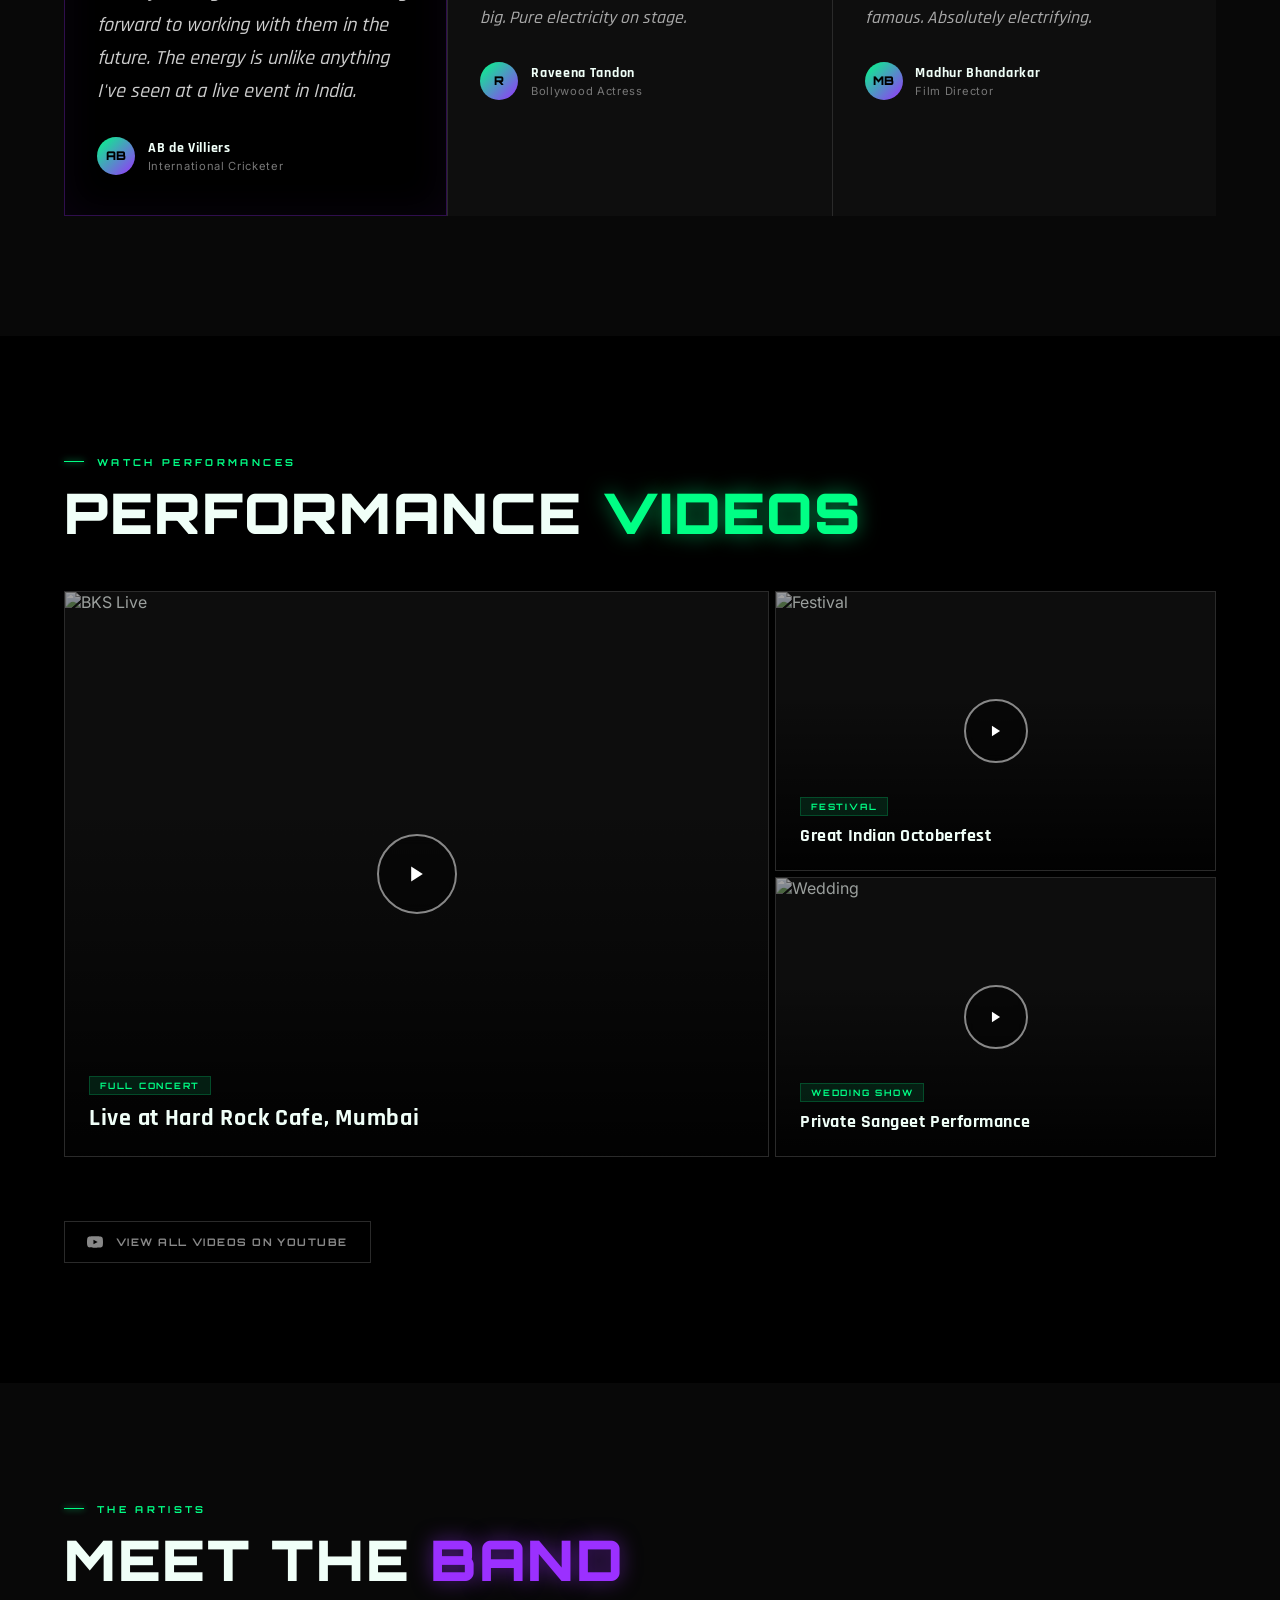
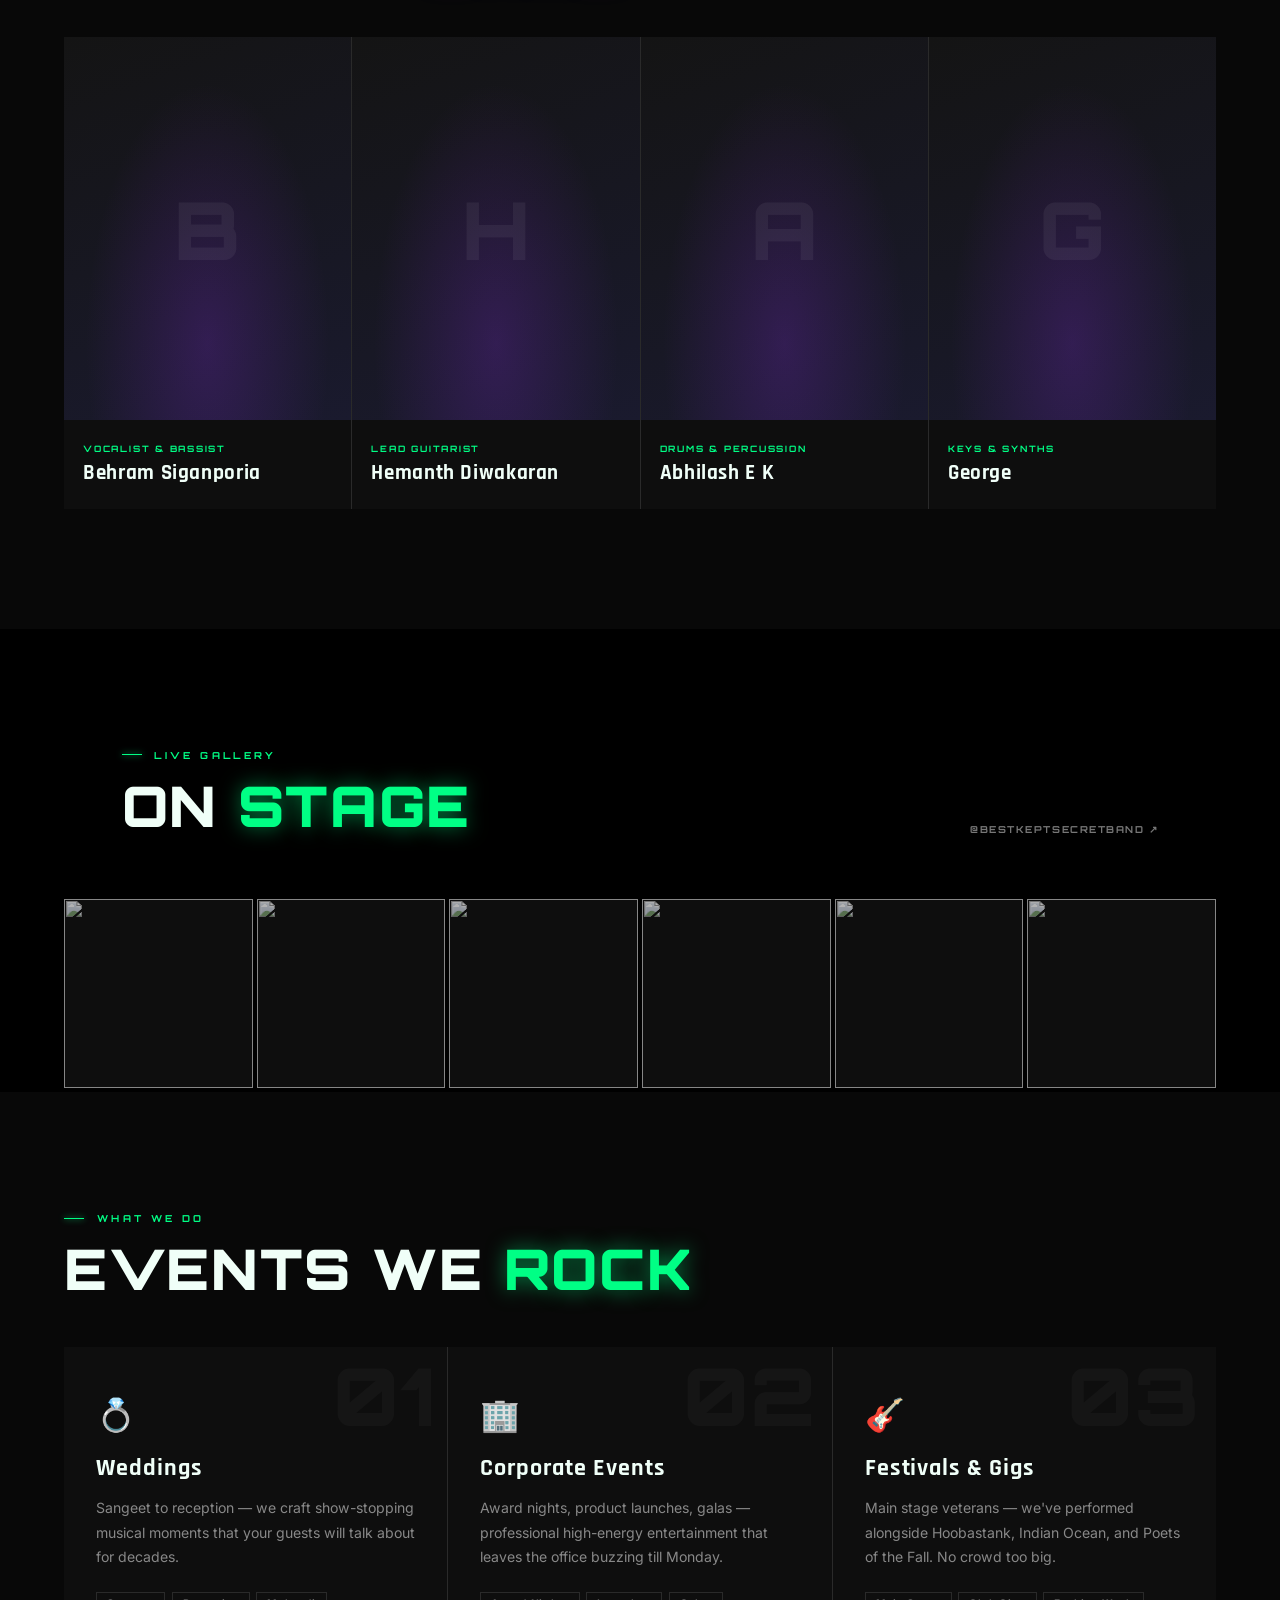
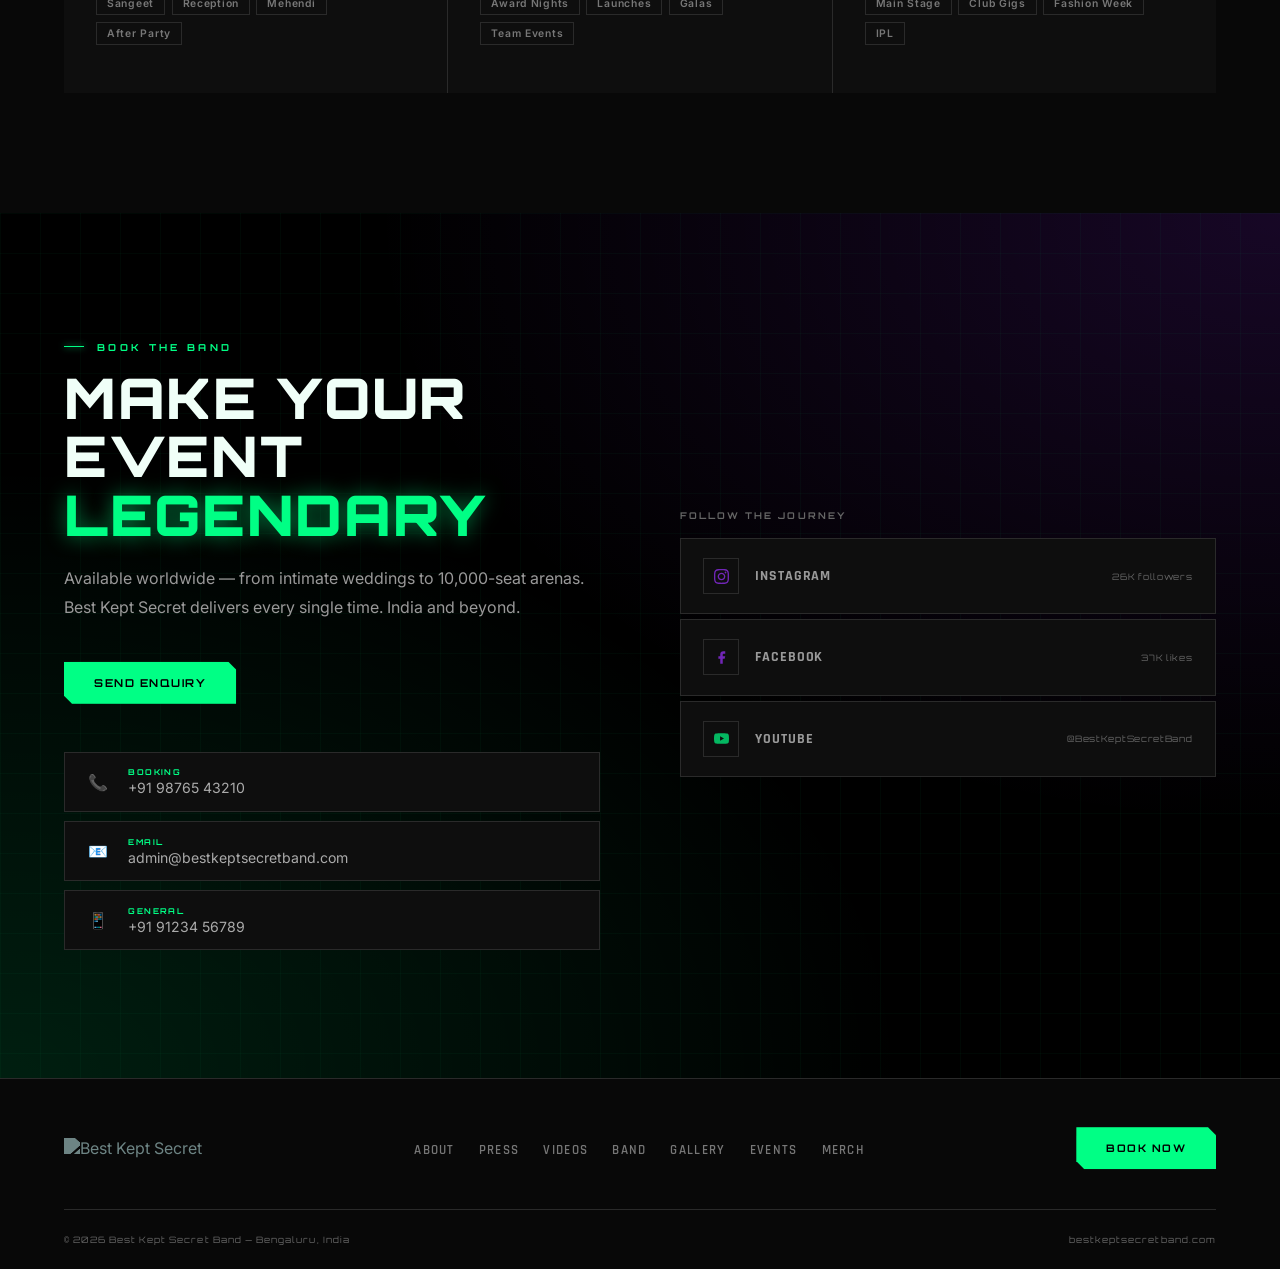
==== commit f7c69d1d: "Add files via upload" ====
--- a/index.html
+++ b/index.html
@@ -1,1933 +1,393 @@
-<!doctype html>
+<!DOCTYPE html>
 <html lang="en">
 <head>
-  <meta charset="utf-8" />
-  <meta name="viewport" content="width=device-width, initial-scale=1" />
-  <title>The Einstein Experience • Official Site | Multilingual Live Band Bengaluru</title>
-  <meta name="description" content="The Einstein Experience is a Bengaluru-based multilingual live music band delivering energetic Bollywood/Hollywood/Sufi/Ghazals/Folk performances for weddings, corporate events, clubs and parties." />
-  <link rel="canonical" href="https://theeinsteinexperience.com/" />
-  <meta name="robots" content="index,follow,max-image-preview:large" />
-  <meta property="og:type" content="website" />
-  <meta property="og:title" content="The Einstein Experience • Multilingual Live Band" />
-  <meta property="og:description" content="Energetic multilingual live performances • Weddings • Corporate • Clubs" />
-  <meta property="og:url" content="https://theeinsteinexperience.com/" />
-  <meta name="twitter:card" content="summary_large_image" />
-  <link rel="icon" href="assets/logo.png" type="image/png" />
-  <meta name="theme-color" content="#060608" />
-
-  <link rel="preconnect" href="https://fonts.googleapis.com" />
-  <link rel="preconnect" href="https://fonts.gstatic.com" crossorigin />
-  <link href="https://fonts.googleapis.com/css2?family=Bebas+Neue&family=Barlow+Condensed:wght@400;600;700&family=Barlow:ital,wght@0,300;0,400;1,300&display=swap" rel="stylesheet" />
-
-  <script type="application/ld+json">
-  {
-    "@context":"https://schema.org",
-    "@type":"MusicGroup",
-    "name":"The Einstein Experience",
-    "url":"https://theeinsteinexperience.com/",
-    "genre":["Bollywood","Hollywood","Sufi","Ghazals","Folk","Pop","Rock"],
-    "foundingLocation":{"@type":"City","name":"Bengaluru"},
-    "sameAs":[
-      "https://www.youtube.com/@theeinsteinexperience",
-      "https://www.instagram.com/theeinsteinexperience/",
-      "https://x.com/TeeLiveBand"
-    ]
-  }
-  </script>
-
-  <style>
-    :root {
-      --bg: #060608;
-      --surface: #0e0e14;
-      --surface2: #141420;
-      --ink: #f0ede8;
-      --muted: #8a8799;
-      --brand: #ff5500;
-      --brand2: #ff8c00;
-      --accent: #ffd700;
-      --glow: rgba(255,85,0,0.35);
-      --max: 1240px;
-      --font-display: 'Bebas Neue', sans-serif;
-      --font-ui: 'Barlow Condensed', sans-serif;
-      --font-body: 'Barlow', sans-serif;
-    }
-
-    *, *::before, *::after { box-sizing: border-box; margin: 0; padding: 0; }
-    html { scroll-behavior: smooth; }
-
-    body {
-      background: var(--bg);
-      color: var(--ink);
-      font-family: var(--font-body);
-      font-weight: 300;
-      overflow-x: hidden;
-    }
-
-    a { color: inherit; text-decoration: none; }
-    img { max-width: 100%; display: block; }
-    :focus-visible { outline: 2px solid var(--accent); outline-offset: 3px; border-radius: 4px; }
-
-    /* ─── CURSOR ─────────────────────────────────────────────── */
-    .cursor {
-      width: 12px; height: 12px;
-      background: var(--brand);
-      border-radius: 50%;
-      position: fixed; top: 0; left: 0;
-      pointer-events: none;
-      z-index: 9999;
-      transform: translate(-50%,-50%);
-      transition: transform 0.08s, width 0.2s, height 0.2s, background 0.2s;
-      mix-blend-mode: exclusion;
-    }
-    .cursor-ring {
-      width: 38px; height: 38px;
-      border: 1.5px solid rgba(255,85,0,0.6);
-      border-radius: 50%;
-      position: fixed; top: 0; left: 0;
-      pointer-events: none;
-      z-index: 9998;
-      transform: translate(-50%,-50%);
-      transition: transform 0.18s ease, width 0.25s, height 0.25s, border-color 0.25s;
-    }
-    body:hover .cursor { opacity: 1; }
-
-    /* ─── NOISE TEXTURE OVERLAY ──────────────────────────────── */
-    body::before {
-      content: '';
-      position: fixed; inset: 0;
-      background-image: url("data:image/svg+xml,%3Csvg viewBox='0 0 200 200' xmlns='http://www.w3.org/2000/svg'%3E%3Cfilter id='n'%3E%3CfeTurbulence type='fractalNoise' baseFrequency='0.85' numOctaves='4' stitchTiles='stitch'/%3E%3C/filter%3E%3Crect width='100%25' height='100%25' filter='url(%23n)' opacity='1'/%3E%3C/svg%3E");
-      opacity: 0.028;
-      pointer-events: none;
-      z-index: 1000;
-    }
-
-    /* ─── 3D HERO DEPTH ──────────────────────────────────────── */
-    #home {
-      perspective: 1200px;
-    }
-    .hero-inner {
-      transform-style: preserve-3d;
-    }
-    .hero-logo {
-      transform: translateZ(40px);
-      filter: drop-shadow(0 0 30px rgba(255,85,0,0.7)) drop-shadow(0 0 60px rgba(255,85,0,0.3));
-    }
-    .hero-title {
-      transform: translateZ(20px);
-    }
-    .hero-tagline {
-      transform: translateZ(10px);
-    }
-    .hero-langs {
-      transform: translateZ(5px);
-    }
-    .hero-cta-group {
-      transform: translateZ(30px);
-    }
-
-    /* Depth vignette ring */
-    #home::after {
-      content: '';
-      position: absolute; inset: 0; z-index: 3;
-      background: radial-gradient(ellipse 80% 70% at 50% 50%,
-        transparent 40%,
-        rgba(6,6,8,0.45) 100%
-      );
-      pointer-events: none;
-    }
-
-    /* Animated color scanlines for cyberpunk depth */
-    .hero-scanlines-color {
-      position: absolute; inset: 0; z-index: 2;
-      background: repeating-linear-gradient(
-        0deg,
-        transparent,
-        transparent 3px,
-        rgba(255,85,0,0.015) 3px,
-        rgba(255,85,0,0.015) 4px
-      );
-      pointer-events: none;
-      animation: scanMove 8s linear infinite;
-    }
-    @keyframes scanMove {
-      0% { background-position: 0 0; }
-      100% { background-position: 0 100px; }
-    }
-    ::-webkit-scrollbar { width: 4px; }
-    ::-webkit-scrollbar-track { background: var(--bg); }
-    ::-webkit-scrollbar-thumb { background: var(--brand); border-radius: 2px; }
-
-    /* ─── HERO ───────────────────────────────────────────────── */
-    #home {
-      position: relative;
-      min-height: 100vh;
-      min-height: 100svh;
-      display: flex;
-      flex-direction: column;
-      align-items: center;
-      justify-content: center;
-      overflow: clip;
-    }
-
-    #home .poster-img { display: none; }
-
-    .hero-overlay {
-      position: absolute; inset: 0; z-index: 1;
-      background: linear-gradient(
-        180deg,
-        rgba(6,6,8,0.15) 0%,
-        rgba(6,6,8,0.08) 30%,
-        rgba(6,6,8,0.5) 72%,
-        rgba(6,6,8,1) 100%
-      );
-    }
-
-    /* extra dimming layer on the video itself */
-    #home video, #home .poster-img {
-      position: absolute; inset: 0;
-      width: 100%; height: 100%;
-      object-fit: cover;
-      z-index: 0;
-      filter: saturate(1.3) brightness(0.85) contrast(1.05);
-    }
-
-    /* Animated grid lines */
-    .hero-grid {
-      position: absolute; inset: 0; z-index: 2;
-      background-image:
-        linear-gradient(rgba(255,85,0,0.06) 1px, transparent 1px),
-        linear-gradient(90deg, rgba(255,85,0,0.06) 1px, transparent 1px);
-      background-size: 80px 80px;
-      animation: gridScroll 20s linear infinite;
-      mask-image: linear-gradient(180deg, transparent, rgba(0,0,0,0.4) 30%, rgba(0,0,0,0.4) 70%, transparent);
-    }
-    @keyframes gridScroll {
-      0% { background-position: 0 0; }
-      100% { background-position: 80px 80px; }
-    }
-
-    /* Scanlines */
-    .scanlines {
-      position: absolute; inset: 0; z-index: 3;
-      background: repeating-linear-gradient(
-        0deg,
-        transparent,
-        transparent 2px,
-        rgba(0,0,0,0.03) 2px,
-        rgba(0,0,0,0.03) 4px
-      );
-      pointer-events: none;
-    }
-
-    .hero-inner {
-      position: relative; z-index: 4;
-      text-align: center;
-      padding: 20px 20px 40px;
-      display: flex;
-      flex-direction: column;
-      align-items: center;
-      width: 100%;
-    }
-
-    .hero-logo {
-      width: clamp(80px, 12vmin, 120px);
-      height: clamp(80px, 12vmin, 120px);
-      border-radius: 50%;
-      margin-top: clamp(60px, 8vh, 100px);
-      margin-bottom: clamp(12px, 2vh, 24px);
-      filter: drop-shadow(0 0 30px rgba(255,85,0,0.7));
-      animation: logoPulse 3s ease-in-out infinite;
-    }
-    @keyframes logoPulse {
-      0%, 100% { filter: drop-shadow(0 0 30px rgba(255,85,0,0.7)); transform: scale(1); }
-      50% { filter: drop-shadow(0 0 60px rgba(255,140,0,0.9)); transform: scale(1.04); }
-    }
-
-    .hero-eyebrow {
-      font-family: var(--font-ui);
-      font-size: 0.9rem;
-      letter-spacing: 0.4em;
-      text-transform: uppercase;
-      color: var(--brand);
-      margin-bottom: 12px;
-      animation: fadeSlideUp 0.8s ease both;
-    }
-
-    .hero-title {
-      font-family: var(--font-display);
-      font-size: clamp(2.8rem, min(11vw, 12vh), 9rem);
-      line-height: 0.92;
-      letter-spacing: 0.03em;
-      text-transform: uppercase;
-      color: #ffffff;
-      text-shadow: 0 2px 4px rgba(0,0,0,0.9), 0 4px 24px rgba(0,0,0,0.7);
-      animation: fadeSlideUp 0.8s 0.15s ease both;
-      position: relative;
-    }
-
-    .hero-title .highlight {
-      color: var(--brand);
-      -webkit-text-stroke: 0px;
-      display: block;
-      text-shadow: 0 0 40px rgba(255,85,0,0.6), 0 2px 4px rgba(0,0,0,0.9), 0 0 80px rgba(255,85,0,0.3);
-    }
-
-    .hero-title .glow-text {
-      color: #ffffff;
-      text-shadow: 0 2px 4px rgba(0,0,0,0.9), 0 0 40px rgba(255,255,255,0.15);
-    }
-
-    .hero-tagline {
-      font-family: var(--font-body);
-      font-style: italic;
-      font-size: clamp(0.8rem, 2vw, 1.15rem);
-      color: rgba(255, 255, 255, 0.92);
-      text-shadow: 0 1px 6px rgba(0,0,0,0.8);
-      margin-top: clamp(10px, 1.5vh, 20px);
-      letter-spacing: 0.08em;
-      animation: fadeSlideUp 0.8s 0.3s ease both;
-    }
-
-    .hero-langs {
-      display: flex;
-      gap: 8px;
-      flex-wrap: wrap;
-      justify-content: center;
-      margin-top: clamp(8px, 1.2vh, 16px);
-      animation: fadeSlideUp 0.8s 0.4s ease both;
-    }
-    .lang-tag {
-      font-family: var(--font-ui);
-      font-size: 0.7rem;
-      letter-spacing: 0.18em;
-      text-transform: uppercase;
-      padding: 5px 14px;
-      border: 1px solid rgba(255,85,0,0.75);
-      border-radius: 999px;
-      color: #ffffff;
-      background: rgba(255,85,0,0.18);
-      text-shadow: 0 1px 4px rgba(0,0,0,0.7);
-      backdrop-filter: blur(4px);
-    }
-
-    .hero-cta-group {
-      display: flex;
-      gap: 14px;
-      margin-top: clamp(20px, 3vh, 36px);
-      flex-wrap: wrap;
-      justify-content: center;
-      animation: fadeSlideUp 0.8s 0.5s ease both;
-    }
-
-    .btn {
-      font-family: var(--font-ui);
-      font-size: 0.85rem;
-      letter-spacing: 0.18em;
-      text-transform: uppercase;
-      padding: 14px 32px;
-      border-radius: 4px;
-      cursor: pointer;
-      transition: transform 0.2s, box-shadow 0.2s;
-      display: inline-flex; align-items: center; gap: 8px;
-      position: relative; overflow: hidden;
-    }
-    .btn::before {
-      content: '';
-      position: absolute; inset: 0;
-      background: rgba(255,255,255,0.1);
-      transform: translateX(-100%) skewX(-15deg);
-      transition: transform 0.4s;
-    }
-    .btn:hover::before { transform: translateX(110%) skewX(-15deg); }
-    .btn:hover { transform: translateY(-2px); }
-
-    .btn-primary {
-      background: var(--brand);
-      color: #000;
-      font-weight: 700;
-      border: none;
-      box-shadow: 0 8px 32px rgba(255,85,0,0.4);
-    }
-    .btn-primary:hover { box-shadow: 0 12px 40px rgba(255,85,0,0.6); }
-
-    .btn-ghost {
-      background: transparent;
-      color: var(--ink);
-      border: 1px solid rgba(255,255,255,0.25);
-    }
-    .btn-ghost:hover { border-color: rgba(255,255,255,0.6); }
-
-
-
-    @keyframes fadeSlideUp {
-      from { opacity: 0; transform: translateY(30px); }
-      to { opacity: 1; transform: translateY(0); }
-    }
-    @keyframes fadeIn {
-      from { opacity: 0; }
-      to { opacity: 0.5; }
-    }
-
-    /* ─── NAVIGATION ─────────────────────────────────────────── */
-    #navwrap {
-      position: fixed; top: 0; left: 0; right: 0;
-      z-index: 500;
-      transform: translateY(-100%);
-      transition: transform 0.4s cubic-bezier(0.22, 1, 0.36, 1), background 0.3s;
-    }
-    #navwrap.is-visible {
-      transform: translateY(0);
-      background: rgba(6,6,8,0.9);
-      backdrop-filter: blur(20px) saturate(150%);
-      border-bottom: 1px solid rgba(255,85,0,0.12);
-    }
-
-    .nav {
-      max-width: var(--max);
-      margin: 0 auto;
-      padding: 14px 24px;
-      display: flex;
-      align-items: center;
-      justify-content: space-between;
-      gap: 20px;
-    }
-
-    .brand {
-      display: flex; align-items: center; gap: 10px;
-      font-family: var(--font-ui);
-      font-size: 1rem;
-      font-weight: 700;
-      letter-spacing: 0.12em;
-      text-transform: uppercase;
-    }
-    .brand img { width: 34px; height: 34px; border-radius: 50%; }
-
-    .nav-links {
-      display: flex; gap: 28px;
-      list-style: none;
-    }
-    .nav-links a {
-      font-family: var(--font-ui);
-      font-size: 0.78rem;
-      letter-spacing: 0.18em;
-      text-transform: uppercase;
-      color: var(--muted);
-      transition: color 0.2s;
-      position: relative;
-    }
-    .nav-links a::after {
-      content: '';
-      position: absolute; bottom: -4px; left: 0; right: 0; height: 1px;
-      background: var(--brand);
-      transform: scaleX(0);
-      transition: transform 0.25s;
-    }
-    .nav-links a:hover { color: var(--ink); text-decoration: none; }
-    .nav-links a:hover::after { transform: scaleX(1); }
-
-    .nav-social {
-      display: flex; gap: 14px; align-items: center;
-    }
-    .nav-social a {
-      width: 18px; height: 18px;
-      opacity: 0.6;
-      transition: opacity 0.2s, color 0.2s;
-      display: block;
-    }
-    .nav-social a:hover { opacity: 1; color: var(--brand); }
-    .nav-social svg { width: 18px; height: 18px; }
-
-    .nav-toggle {
-      display: none;
-      background: transparent;
-      border: 1px solid rgba(255,255,255,0.15);
-      border-radius: 6px;
-      padding: 8px;
-      cursor: pointer;
-    }
-    .nav-toggle span {
-      display: block; width: 20px; height: 1.5px;
-      background: var(--ink);
-      margin: 5px 0;
-      border-radius: 2px;
-      transition: transform 0.3s, opacity 0.3s;
-    }
-
-    /* ─── SECTIONS ───────────────────────────────────────────── */
-    section { scroll-margin-top: 80px; }
-
-    .container {
-      max-width: var(--max);
-      margin: 0 auto;
-      padding: 100px 24px;
-    }
-
-    .section-label {
-      font-family: var(--font-ui);
-      font-size: 0.72rem;
-      letter-spacing: 0.4em;
-      text-transform: uppercase;
-      color: var(--brand);
-      margin-bottom: 12px;
-      display: flex; align-items: center; gap: 12px;
-    }
-    .section-label::before {
-      content: '';
-      display: block; width: 30px; height: 1px;
-      background: var(--brand);
-    }
-
-    .section-title {
-      font-family: var(--font-display);
-      font-size: clamp(2.5rem, 6vw, 5rem);
-      line-height: 1;
-      letter-spacing: 0.02em;
-      text-transform: uppercase;
-      margin-bottom: 8px;
-    }
-
-    .section-sub {
-      font-size: 1rem;
-      color: var(--muted);
-      max-width: 520px;
-    }
-
-    /* ─── MARQUEE ─────────────────────────────────────────────── */
-    .marquee-strip {
-      overflow: hidden;
-      border-top: 1px solid rgba(255,85,0,0.12);
-      border-bottom: 1px solid rgba(255,85,0,0.12);
-      padding: 14px 0;
-      background: rgba(255,85,0,0.03);
-    }
-    .marquee-inner {
-      display: flex;
-      gap: 40px;
-      white-space: nowrap;
-      animation: marquee 22s linear infinite;
-      width: max-content;
-    }
-    .marquee-inner span {
-      font-family: var(--font-display);
-      font-size: 1.2rem;
-      letter-spacing: 0.12em;
-      color: var(--brand);
-      text-transform: uppercase;
-    }
-    .marquee-inner .dot {
-      color: var(--muted);
-    }
-    @keyframes marquee {
-      0% { transform: translateX(0); }
-      100% { transform: translateX(-50%); }
-    }
-
-    /* ─── MUSIC / VIDEOS ─────────────────────────────────────── */
-    #music { background: var(--bg); }
-
-    .video-grid {
-      display: grid;
-      grid-template-columns: repeat(3, 1fr);
-      gap: 20px;
-      margin-top: 48px;
-    }
-    .video-card--channel {
-      grid-column: 1 / -1;
-    }
-    .video-card--channel .video-thumb {
-      aspect-ratio: unset !important;
-      height: 90px;
-    }
-
-    .video-card {
-      position: relative;
-      border-radius: 8px;
-      overflow: hidden;
-      background: var(--surface);
-      border: 1px solid rgba(255,255,255,0.06);
-      cursor: pointer;
-      display: block;
-      transform-style: preserve-3d;
-      transition: transform 0.4s cubic-bezier(0.22, 1, 0.36, 1), box-shadow 0.4s;
-      transform: perspective(800px) rotateX(2deg);
-    }
-    .video-card:hover {
-      transform: perspective(800px) rotateX(0deg) translateY(-8px);
-      box-shadow: 0 24px 60px rgba(0,0,0,0.5), 0 0 0 1px rgba(255,85,0,0.2);
-      text-decoration: none;
-    }
-
-    .video-thumb {
-      position: relative;
-      aspect-ratio: 16/9;
-      overflow: hidden;
-    }
-    .video-thumb img {
-      width: 100%; height: 100%;
-      object-fit: cover;
-      transition: transform 0.6s;
-      filter: saturate(0.8) brightness(0.85);
-    }
-    .video-card:hover .video-thumb img {
-      transform: scale(1.06);
-      filter: saturate(1.1) brightness(1);
-    }
-
-    .video-thumb-overlay {
-      position: absolute; inset: 0;
-      background: linear-gradient(to top, rgba(0,0,0,0.7), transparent 50%);
-    }
-
-    .play-btn {
-      position: absolute;
-      top: 50%; left: 50%;
-      transform: translate(-50%, -50%);
-      width: 56px; height: 56px;
-      border-radius: 50%;
-      background: rgba(255,85,0,0.9);
-      display: flex; align-items: center; justify-content: center;
-      transition: transform 0.3s, background 0.3s;
-      box-shadow: 0 0 0 0 rgba(255,85,0,0.4);
-    }
-    .video-card:hover .play-btn {
-      background: var(--brand);
-      transform: translate(-50%, -50%) scale(1.15);
-      box-shadow: 0 0 0 12px rgba(255,85,0,0);
-      animation: ripple 0.6s ease-out;
-    }
-    @keyframes ripple {
-      0% { box-shadow: 0 0 0 0 rgba(255,85,0,0.5); }
-      100% { box-shadow: 0 0 0 20px rgba(255,85,0,0); }
-    }
-    .play-btn svg { width: 20px; height: 20px; margin-left: 3px; }
-
-    .video-info {
-      padding: 16px;
-    }
-    .video-info h3 {
-      font-family: var(--font-ui);
-      font-size: 1rem;
-      font-weight: 700;
-      letter-spacing: 0.04em;
-      text-transform: uppercase;
-    }
-    .video-info p {
-      font-size: 0.8rem;
-      color: var(--muted);
-      margin-top: 4px;
-    }
-
-    /* ─── GALLERY ─────────────────────────────────────────────── */
-    #gallery {
-      background: linear-gradient(to bottom, var(--bg), var(--surface));
-    }
-
-    .gallery-masonry {
-      columns: 3 280px;
-      column-gap: 16px;
-      margin-top: 48px;
-    }
-
-    .gallery-item {
-      break-inside: avoid;
-      margin-bottom: 16px;
-      border-radius: 8px;
-      overflow: hidden;
-      position: relative;
-      cursor: pointer;
-    }
-    .gallery-item img {
-      width: 100%;
-      display: block;
-      transition: transform 0.5s cubic-bezier(0.22, 1, 0.36, 1), filter 0.5s;
-      filter: saturate(0.7) brightness(0.9);
-    }
-    .gallery-item:hover img {
-      transform: scale(1.05);
-      filter: saturate(1.1) brightness(1.05);
-    }
-    .gallery-item::after {
-      content: '';
-      position: absolute; inset: 0;
-      background: linear-gradient(to top, rgba(255,85,0,0.3), transparent 50%);
-      opacity: 0;
-      transition: opacity 0.4s;
-    }
-    .gallery-item:hover::after { opacity: 1; }
-
-    /* ─── ACHIEVEMENTS ───────────────────────────────────────── */
-    #achievements { background: var(--surface); }
-
-    .achievements-grid {
-      display: grid;
-      grid-template-columns: repeat(3, 1fr);
-      gap: 20px;
-      margin-top: 48px;
-    }
-
-    .achieve-card {
-      background: var(--surface2);
-      border: 1px solid rgba(255,255,255,0.06);
-      border-radius: 8px;
-      overflow: hidden;
-      transition: transform 0.4s, box-shadow 0.4s, border-color 0.4s;
-      transform: perspective(600px) rotateY(0deg);
-    }
-    .achieve-card:hover {
-      transform: perspective(600px) rotateY(-3deg) translateY(-6px);
-      box-shadow: 0 20px 50px rgba(0,0,0,0.4);
-      border-color: rgba(255,85,0,0.25);
-    }
-    .achieve-card img {
-      width: 100%;
-      aspect-ratio: 4/3;
-      object-fit: cover;
-      filter: saturate(0.7);
-      transition: filter 0.4s;
-    }
-    .achieve-card:hover img { filter: saturate(1); }
-    .achieve-card-body {
-      padding: 18px;
-    }
-    .achieve-card-body h3 {
-      font-family: var(--font-ui);
-      font-size: 1rem;
-      font-weight: 700;
-      text-transform: uppercase;
-      letter-spacing: 0.06em;
-    }
-    .achieve-card-body p {
-      font-size: 0.82rem;
-      color: var(--muted);
-      margin-top: 6px;
-    }
-
-    /* ─── STATS ──────────────────────────────────────────────── */
-    .stats-bar {
-      background: var(--brand);
-      padding: 36px 24px;
-    }
-    .stats-inner {
-      max-width: var(--max);
-      margin: 0 auto;
-      display: grid;
-      grid-template-columns: repeat(4, 1fr);
-      gap: 20px;
-      text-align: center;
-    }
-    .stat-item { color: #000; }
-    .stat-num {
-      font-family: var(--font-display);
-      font-size: clamp(2.5rem, 5vw, 4rem);
-      line-height: 1;
-    }
-    .stat-label {
-      font-family: var(--font-ui);
-      font-size: 0.75rem;
-      letter-spacing: 0.2em;
-      text-transform: uppercase;
-      opacity: 0.75;
-      margin-top: 4px;
-    }
-
-    /* ─── ABOUT / BIO ────────────────────────────────────────── */
-    #bio { background: var(--bg); }
-
-    .bio-layout {
-      display: grid;
-      grid-template-columns: 1fr 1fr;
-      gap: 60px;
-      align-items: center;
-      margin-top: 48px;
-    }
-
-    .bio-text p {
-      font-size: 1.05rem;
-      line-height: 1.8;
-      color: rgba(240,237,232,0.75);
-      margin-bottom: 20px;
-    }
-
-    .members-list {
-      display: flex;
-      flex-wrap: wrap;
-      gap: 10px;
-      margin-top: 28px;
-    }
-    .member-tag {
-      font-family: var(--font-ui);
-      font-size: 0.9rem;
-      letter-spacing: 0.1em;
-      text-transform: uppercase;
-      padding: 8px 16px;
-      background: var(--surface2);
-      border: 1px solid rgba(255,85,0,0.2);
-      border-radius: 4px;
-      transition: background 0.25s, border-color 0.25s;
-    }
-    .member-tag:hover { background: rgba(255,85,0,0.1); border-color: rgba(255,85,0,0.5); }
-
-    .bio-visual {
-      position: relative;
-    }
-    .bio-visual-inner {
-      position: relative;
-      border-radius: 8px;
-      overflow: hidden;
-      aspect-ratio: 1;
-    }
-    .bio-visual-inner img {
-      width: 100%; height: 100%;
-      object-fit: cover;
-      filter: saturate(0.8);
-    }
-    .bio-visual-inner::before {
-      content: '';
-      position: absolute; inset: 0;
-      background: linear-gradient(135deg, rgba(255,85,0,0.2), transparent 60%);
-      z-index: 1;
-    }
-    .bio-decor {
-      position: absolute;
-      top: -16px; right: -16px;
-      width: 80%; height: 80%;
-      border: 1.5px solid rgba(255,85,0,0.25);
-      border-radius: 8px;
-      z-index: -1;
-    }
-
-    /* Genres list */
-    .genres-grid {
-      display: flex;
-      flex-wrap: wrap;
-      gap: 8px;
-      margin-top: 20px;
-    }
-    .genre-pill {
-      font-family: var(--font-ui);
-      font-size: 0.78rem;
-      letter-spacing: 0.14em;
-      text-transform: uppercase;
-      padding: 6px 14px;
-      border: 1px solid rgba(255,215,0,0.3);
-      border-radius: 999px;
-      color: var(--accent);
-      background: rgba(255,215,0,0.05);
-    }
-
-    /* ─── CONTACT ────────────────────────────────────────────── */
-    #contact {
-      background: linear-gradient(to bottom, var(--surface), var(--bg));
-    }
-
-    .contact-layout {
-      display: grid;
-      grid-template-columns: 1.2fr 1fr;
-      gap: 60px;
-      margin-top: 48px;
-      align-items: start;
-    }
-
-    .contact-form-wrap h3 {
-      font-family: var(--font-display);
-      font-size: 2.2rem;
-      text-transform: uppercase;
-      margin-bottom: 28px;
-    }
-
-    .form-group {
-      margin-bottom: 20px;
-    }
-    .form-group label {
-      display: block;
-      font-family: var(--font-ui);
-      font-size: 0.72rem;
-      letter-spacing: 0.2em;
-      text-transform: uppercase;
-      color: var(--muted);
-      margin-bottom: 8px;
-    }
-    .form-group input,
-    .form-group textarea,
-    .form-group select {
-      width: 100%;
-      padding: 14px 16px;
-      background: var(--surface2);
-      border: 1px solid rgba(255,255,255,0.1);
-      border-radius: 6px;
-      color: var(--ink);
-      font-family: var(--font-body);
-      font-size: 0.95rem;
-      transition: border-color 0.25s, box-shadow 0.25s;
-      outline: none;
-    }
-    .form-group input:focus,
-    .form-group textarea:focus {
-      border-color: rgba(255,85,0,0.5);
-      box-shadow: 0 0 0 3px rgba(255,85,0,0.1);
-    }
-    .form-group textarea { resize: vertical; min-height: 120px; }
-    .form-group select option { background: var(--surface2); }
-
-    .contact-info { padding-top: 16px; }
-    .contact-info h3 {
-      font-family: var(--font-display);
-      font-size: 2.2rem;
-      text-transform: uppercase;
-      margin-bottom: 28px;
-    }
-
-    .contact-item {
-      display: flex;
-      align-items: center;
-      gap: 14px;
-      padding: 16px 0;
-      border-bottom: 1px solid rgba(255,255,255,0.06);
-    }
-    .contact-item:last-child { border-bottom: none; }
-    .contact-icon {
-      width: 42px; height: 42px;
-      border-radius: 8px;
-      background: rgba(255,85,0,0.1);
-      border: 1px solid rgba(255,85,0,0.2);
-      display: flex; align-items: center; justify-content: center;
-      flex-shrink: 0;
-    }
-    .contact-icon svg { width: 18px; height: 18px; color: var(--brand); }
-    .contact-item-text span {
-      display: block;
-      font-family: var(--font-ui);
-      font-size: 0.7rem;
-      letter-spacing: 0.18em;
-      text-transform: uppercase;
-      color: var(--muted);
-    }
-    .contact-item-text a, .contact-item-text strong {
-      font-size: 1rem;
-      color: var(--ink);
-      transition: color 0.2s;
-    }
-    .contact-item-text a:hover { color: var(--brand); }
-
-    .social-links {
-      display: flex;
-      gap: 12px;
-      margin-top: 28px;
-    }
-    .social-link {
-      width: 44px; height: 44px;
-      border-radius: 8px;
-      background: var(--surface2);
-      border: 1px solid rgba(255,255,255,0.08);
-      display: flex; align-items: center; justify-content: center;
-      transition: background 0.25s, border-color 0.25s, transform 0.25s;
-      color: var(--muted);
-    }
-    .social-link:hover {
-      background: rgba(255,85,0,0.15);
-      border-color: rgba(255,85,0,0.4);
-      color: var(--brand);
-      transform: translateY(-3px);
-      text-decoration: none;
-    }
-    .social-link svg { width: 18px; height: 18px; }
-
-    /* ─── FOOTER ─────────────────────────────────────────────── */
-    footer {
-      background: var(--bg);
-      border-top: 1px solid rgba(255,255,255,0.06);
-      padding: 32px 24px;
-    }
-    .footer-inner {
-      max-width: var(--max);
-      margin: 0 auto;
-      display: flex;
-      align-items: center;
-      justify-content: space-between;
-      gap: 16px;
-      flex-wrap: wrap;
-    }
-    .footer-brand {
-      display: flex; align-items: center; gap: 10px;
-      font-family: var(--font-ui);
-      font-weight: 700;
-      font-size: 0.85rem;
-      letter-spacing: 0.1em;
-      text-transform: uppercase;
-    }
-    .footer-brand img { width: 28px; height: 28px; border-radius: 50%; }
-    .footer-copy {
-      font-size: 0.78rem;
-      color: var(--muted);
-    }
-
-    /* ─── BACK TO TOP ────────────────────────────────────────── */
-    .btt {
-      position: fixed; right: 24px; bottom: 24px;
-      width: 46px; height: 46px;
-      border-radius: 6px;
-      background: var(--brand);
-      color: #000;
-      display: flex; align-items: center; justify-content: center;
-      z-index: 400;
-      cursor: pointer;
-      border: none;
-      opacity: 0; pointer-events: none;
-      transform: translateY(16px);
-      transition: opacity 0.3s, transform 0.3s, box-shadow 0.3s;
-      box-shadow: 0 6px 24px rgba(255,85,0,0.35);
-    }
-    .btt.is-visible { opacity: 1; pointer-events: all; transform: translateY(0); }
-    .btt:hover { box-shadow: 0 10px 32px rgba(255,85,0,0.55); transform: translateY(-3px); }
-    .btt svg { width: 20px; height: 20px; }
-
-    /* ─── SCROLL ANIMATIONS ──────────────────────────────────── */
-    .reveal {
-      opacity: 0;
-      transform: translateY(40px);
-      transition: opacity 0.7s ease, transform 0.7s ease;
-    }
-    .reveal.is-visible {
-      opacity: 1;
-      transform: translateY(0);
-    }
-    .reveal-left {
-      opacity: 0; transform: translateX(-40px);
-      transition: opacity 0.7s ease, transform 0.7s ease;
-    }
-    .reveal-left.is-visible { opacity: 1; transform: translateX(0); }
-    .reveal-right {
-      opacity: 0; transform: translateX(40px);
-      transition: opacity 0.7s ease, transform 0.7s ease;
-    }
-    .reveal-right.is-visible { opacity: 1; transform: translateX(0); }
-
-    /* ─── LIGHTBOX ───────────────────────────────────────────── */
-    .lightbox {
-      display: none;
-      position: fixed; inset: 0;
-      background: rgba(0,0,0,0.95);
-      z-index: 2000;
-      align-items: center;
-      justify-content: center;
-    }
-    .lightbox.is-open { display: flex; }
-    .lightbox img {
-      max-width: 92vw; max-height: 88vh;
-      border-radius: 8px;
-      box-shadow: 0 40px 120px rgba(0,0,0,0.8);
-    }
-    .lightbox-close {
-      position: absolute; top: 24px; right: 24px;
-      width: 44px; height: 44px;
-      border-radius: 50%;
-      background: rgba(255,255,255,0.1);
-      border: 1px solid rgba(255,255,255,0.2);
-      color: #fff;
-      font-size: 1.4rem;
-      cursor: pointer;
-      display: flex; align-items: center; justify-content: center;
-      transition: background 0.2s;
-    }
-    .lightbox-close:hover { background: rgba(255,85,0,0.4); }
-
-    /* ─── 3D TILT CARDS ──────────────────────────────────────── */
-    .tilt-card {
-      transform-style: preserve-3d;
-      transition: transform 0.1s ease-out;
-    }
-
-    /* ─── RESPONSIVE ─────────────────────────────────────────── */
-    @media (max-width: 1024px) {
-      .video-grid { grid-template-columns: 1fr 1fr; }
-      .video-card--channel { grid-column: 1 / -1; }
-      .achievements-grid { grid-template-columns: 1fr 1fr; }
-      .stats-inner { grid-template-columns: repeat(2, 1fr); }
-      .bio-layout { grid-template-columns: 1fr; gap: 40px; }
-      .contact-layout { grid-template-columns: 1fr; gap: 40px; }
-    }
-    @media (max-width: 768px) {
-      .nav-links, .nav-social { display: none; }
-      .nav-toggle { display: block; }
-      #navwrap.is-open .nav-links { 
-        display: flex; flex-direction: column;
-        position: absolute; top: 100%; left: 0; right: 0;
-        background: rgba(6,6,8,0.98);
-        padding: 20px 24px;
-        gap: 16px;
-        border-bottom: 1px solid rgba(255,85,0,0.12);
-      }
-      #navwrap.is-open .nav-social { display: flex; }
-      .video-grid { grid-template-columns: 1fr; }
-      .video-card--channel { grid-column: 1; }
-      .achievements-grid { grid-template-columns: 1fr; }
-      .gallery-masonry { columns: 2 200px; }
-      .stats-inner { grid-template-columns: repeat(2, 1fr); }
-      .cursor, .cursor-ring { display: none; }
-    }
-    @media (prefers-reduced-motion: reduce) {
-      *, *::before, *::after { animation: none !important; transition: none !important; }
-    }
-  </style>
+<meta charset="UTF-8"/>
+<meta name="viewport" content="width=device-width, initial-scale=1.0"/>
+<title>Best Kept Secret — The Band</title>
+<link rel="preconnect" href="https://fonts.googleapis.com"/>
+<link rel="preconnect" href="https://fonts.gstatic.com" crossorigin/>
+<link href="https://fonts.googleapis.com/css2?family=Rajdhani:wght@400;500;600;700&family=Orbitron:wght@400;600;700;900&family=Inter:wght@300;400;500&display=swap" rel="stylesheet"/>
+  <link rel="stylesheet" href="styles.css"/>
 </head>
 <body>
 
-  <!-- Custom cursor -->
-  <div class="cursor" id="cursor"></div>
-  <div class="cursor-ring" id="cursorRing"></div>
-
-  <!-- Lightbox -->
-  <div class="lightbox" id="lightbox" role="dialog" aria-modal="true">
-    <button class="lightbox-close" id="lightboxClose" aria-label="Close">✕</button>
-    <img id="lightboxImg" src="" alt="" />
-  </div>
-
-  <!-- ── HERO ─────────────────────────────────────────────── -->
-  <section id="home" aria-label="Hero">
-    <video id="heroVideo" autoplay muted loop playsinline preload="auto" poster="assets/hero-poster.svg">
-      <!-- Primary: Pexels free concert crowd video (no auth required) -->
-      <!-- <source src="https://videos.pexels.com/video-files/854054/854054-hd_1920_1080_25fps.mp4" type="video/mp4" /> -->
-	  <source src="assets/videoplayback.mp4" type="video/mp4" />
-      <!-- Fallback: local asset -->
-      <source src="assets/hero-video.mp4" type="video/mp4" />
-    </video>
-    <img class="poster-img" id="heroPoster" src="assets/background.avif" alt="Hero background" />
-    <div class="hero-overlay"></div>
-    <div class="hero-grid" aria-hidden="true"></div>
-    <div class="scanlines" aria-hidden="true"></div>
-    <div class="hero-scanlines-color" aria-hidden="true"></div>
-
-    <div class="hero-inner">
-      <img class="hero-logo" src="assets/logo.png" alt="The Einstein Experience logo" />
-      <h1 class="hero-title">
-        <span class="glow-text">The</span>
-        <span class="highlight">Einstein</span>
-        <span class="glow-text">Experience</span>
-      </h1>
-      <p class="hero-tagline">"Most wanted Multilingual Music Band"</p>
-      <div class="hero-langs">
-        <span class="lang-tag">Hindi</span>
-        <span class="lang-tag">English</span>
-        <span class="lang-tag">Kannada</span>
-        <span class="lang-tag">Tamil</span>
-        <span class="lang-tag">Telugu</span>
-        <span class="lang-tag">Punjabi</span>
-        <span class="lang-tag">+ More</span>
-      </div>
-      <div class="hero-cta-group">
-        <a href="#contact" class="btn btn-primary">
-          <svg width="16" height="16" viewBox="0 0 24 24" fill="none" stroke="currentColor" stroke-width="2.5"><path d="M22 16.92v3a2 2 0 0 1-2.18 2A19.86 19.86 0 0 1 3 5.18 2 2 0 0 1 5.11 3h3a2 2 0 0 1 2 1.72c.12.81.3 1.6.54 2.36a2 2 0 0 1-.45 2.11L9.09 10.91a16 16 0 0 0 4 4l1.72-1.11a2 2 0 0 1 2.11-.45c.76.24 1.55.42 2.36.54A2 2 0 0 1 22 16.92z"/></svg>
-          Book us now
-        </a>
-        <a href="#music" class="btn btn-ghost">
-          <svg width="16" height="16" viewBox="0 0 24 24" fill="currentColor"><path d="M8 5v14l11-7z"/></svg>
-          Watch reel
-        </a>
-      </div>
-    </div>
-
-
-  </section>
-
-  <!-- ── NAV ──────────────────────────────────────────────── -->
-  <div id="navwrap" aria-label="Site navigation">
-    <nav class="nav">
-      <a href="#home" class="brand">
-        <img src="assets/logo.png" alt="Logo" />
-        <span>The Einstein Experience</span>
+<!-- NAV -->
+<a href="#main-content" class="skip-link" style="position:absolute;top:-50px;left:0;padding:10px 18px;background:var(--orange);color:var(--black);font-family:'Orbitron',monospace;font-size:.72rem;font-weight:700;letter-spacing:.1em;text-transform:uppercase;text-decoration:none;z-index:9999;transition:top .2s;" onfocus="this.style.top='0'" onblur="this.style.top='-50px'">Skip to main content</a>
+<nav id="nav">
+  <a href="#" class="nav-logo">
+    <img src="images/BKS_logo.png" alt="Best Kept Secret"/>
+  </a>
+  <ul class="nav-links">
+    <li><a href="#about">About</a></li>
+    <li><a href="#press">Press</a></li>
+    <li><a href="#videos">Videos</a></li>
+    <li><a href="#band">Band</a></li>
+    <li><a href="#gallery">Gallery</a></li>
+    <li><a href="#services">Events</a></li>
+  </ul>
+  <a href="#booking" class="nav-book">Book Now</a>
+  <div class="nav-hamburger" id="hamburger" onclick="toggleMenu()">
+    <span></span><span></span><span></span>
+  </div>
+</nav>
+
+<!-- MOBILE MENU -->
+<div class="mobile-menu" id="mobileMenu">
+  <button class="modal-close-btn mobile-close" onclick="toggleMenu()">✕</button>
+  <a href="#about" onclick="toggleMenu()">About</a>
+  <a href="#press" onclick="toggleMenu()">Press</a>
+  <a href="#videos" onclick="toggleMenu()">Videos</a>
+  <a href="#band" onclick="toggleMenu()">Band</a>
+  <a href="#gallery" onclick="toggleMenu()">Gallery</a>
+  <a href="#services" onclick="toggleMenu()">Events</a>
+  <a href="#booking" onclick="toggleMenu()" style="color:var(--orange)">Book Now</a>
+</div>
+
+<!-- HERO -->
+<section id="hero" tabindex="-1">
+  <div class="hero-vid-wrap">
+    <div class="hero-fallback"></div>
+    <div id="yt-bg"></div>
+  </div>
+  <div class="hero-grid-lines"></div>
+  <div class="hero-voverlay"></div>
+  <div class="hero-content">
+    <div class="hero-logo-wrap">
+      <img src="images/BKS_logo.png" alt="Best Kept Secret"/>
+    </div>
+    <p class="hero-tagline">Bengaluru · India · Est. 2012</p>
+    <h1 class="hero-title">
+      <span class="ht-green glitch" data-text="BEST">BEST</span><br>
+      KEPT<br>
+      <span class="ht-purple glitch" data-text="SECRET">SECRET</span>
+    </h1>
+    <p class="hero-sub">India's Most Electrifying Dance-Rock & Pop Band</p>
+    <div class="hero-ctas">
+      <a href="#booking" class="btn-neon-green">Book The Band</a>
+      <a href="#videos" class="btn-neon-purple">Watch Performances</a>
+    </div>
+  </div>
+  <div class="hero-scroll-arrow">
+    <span>Scroll</span>
+    <div class="scroll-chevron"></div>
+  </div>
+</section>
+
+<!-- TICKER -->
+<div class="ticker">
+  <div class="ticker-inner">
+    <div class="ticker-item"><span class="t-sep"></span>WOW Awards 2025 — Best Band<span class="t-sep"></span>Wedding Sutra 2025 — Best Live Act<span class="t-sep"></span>GQ Magazine Cover<span class="t-sep"></span>Asia & Europe Tours<span class="t-sep"></span>VH1 India<span class="t-sep"></span>Bangalore Fashion Week<span class="t-sep"></span>IPL 2013<span class="t-sep"></span></div>
+    <div class="ticker-item"><span class="t-sep"></span>WOW Awards 2025 — Best Band<span class="t-sep"></span>Wedding Sutra 2025 — Best Live Act<span class="t-sep"></span>GQ Magazine Cover<span class="t-sep"></span>Asia & Europe Tours<span class="t-sep"></span>VH1 India<span class="t-sep"></span>Bangalore Fashion Week<span class="t-sep"></span>IPL 2013<span class="t-sep"></span></div>
+  </div>
+</div>
+
+<!-- ABOUT -->
+<main id="main-content"><section id="about">
+  <div class="about-grid">
+    <div class="about-text">
+      <p class="s-label rvi">About Us</p>
+      <h2 class="s-title rvi">INDIA'S<br><span class="accent-g">LOUDEST</span><br><span class="accent-p">SECRET</span></h2>
+      <p class="about-p rvi" style="margin-top:1.8rem;">Best Kept Secret is a <strong>prominent Indian high-energy dance-rock and pop band</strong> based in Bengaluru. With a touch of Bollywood, a dash of Hollywood, a hint of retro, and a shout of pop — every show is a full-scale experience.</p>
+      <p class="about-p rvi"><strong>Featured on the cover of GQ Magazine</strong>, winners of the WOW Award for Best Band 2025 and Wedding Sutra Best Live Act 2025. They've toured Asia and Europe and shared the stage with Hoobastank, Indian Ocean, and Poets of the Fall.</p>
+      <div class="about-highlight rvi">"These boys are amazing. They will make it big." — Raveena Tandon, Bollywood Actress</div>
+      <div class="about-stats rvi">
+        <div class="astat"><div class="astat-n" data-count="10">0</div><div class="astat-l">Years</div></div>
+        <div class="astat"><div class="astat-n" data-count="500">0</div><div class="astat-l">Shows</div></div>
+        <div class="astat"><div class="astat-n" data-count="12">0</div><div class="astat-l">Countries</div></div>
+      </div>
+    </div>
+    <div class="about-visual rvi">
+      <div class="av-main">
+        <img src="https://images.unsplash.com/photo-1493225457124-a3eb161ffa5f?w=900&q=80" alt="BKS Live"/>
+        <div class="av-main-overlay"></div>
+      </div>
+      <div class="av-badge"><span>🏆</span> WOW Award 2025 — Best Band in India</div>
+    </div>
+  </div>
+</section>
+
+<!-- PRESS -->
+<section id="press">
+  <div class="press-inner">
+    <p class="s-label rvi">Recognition</p>
+    <h2 class="s-title rvi">PRESS &amp; <span class="accent-p">AWARDS</span></h2>
+    <div class="awards-wrap">
+      <div class="award-tile rvi">
+        <span class="award-emoji">🏆</span>
+        <div class="award-yr">2025</div>
+        <div class="award-nm">Best Band in India</div>
+        <div class="award-desc">WOW Awards — India's Premier Wedding Industry Excellence Awards</div>
+      </div>
+      <div class="award-tile rvi rvi-d1">
+        <span class="award-emoji">⭐</span>
+        <div class="award-yr">2025</div>
+        <div class="award-nm">Best Live Act</div>
+        <div class="award-desc">Wedding Sutra Favorites — Entertainment Category</div>
+      </div>
+      <div class="award-tile rvi rvi-d2">
+        <span class="award-emoji">📰</span>
+        <div class="award-yr">Featured</div>
+        <div class="award-nm">GQ Magazine Cover</div>
+        <div class="award-desc">India's most prestigious lifestyle magazine — full cover feature</div>
+      </div>
+      <div class="award-tile rvi rvi-d3">
+        <span class="award-emoji">🎵</span>
+        <div class="award-yr">VH1</div>
+        <div class="award-nm">Moving On — Single</div>
+        <div class="award-desc">Original single premiered exclusively on VH1 India</div>
+      </div>
+    </div>
+    <div class="press-logos rvi">
+      <span style="font-family:'Orbitron',monospace;font-size:.55rem;letter-spacing:.2em;color:#666666;text-transform:uppercase;">As seen in</span>
+      <span class="p-tag">GQ India</span>
+      <span class="p-tag">VH1 India</span>
+      <span class="p-tag">Bangalore FW</span>
+      <span class="p-tag">Bengal FW</span>
+      <span class="p-tag">IPL 2013</span>
+      <span class="p-tag">GoMad Fest</span>
+      <span class="p-tag">Pin Drop Fest</span>
+    </div>
+  </div>
+</section>
+
+<!-- TESTIMONIALS -->
+<section id="testimonials">
+  <div class="testi-inner">
+    <p class="s-label rvi">In Their Words</p>
+    <h2 class="s-title rvi">CELEBRITY <span class="accent-g">SPEAKS</span></h2>
+    <div class="testi-grid">
+      <div class="testi-tile big rvi">
+        <span class="testi-q">"</span>
+        <p class="testi-body">Loved jamming with the band. Looking forward to working with them in the future. The energy is unlike anything I've seen at a live event in India.</p>
+        <div class="testi-who">
+          <div class="testi-av">AB</div>
+          <div><div class="testi-name">AB de Villiers</div><div class="testi-role">International Cricketer</div></div>
+        </div>
+      </div>
+      <div class="testi-tile rvi rvi-d1">
+        <span class="testi-q">"</span>
+        <p class="testi-body">These boys are amazing. They will make it big. Pure electricity on stage.</p>
+        <div class="testi-who">
+          <div class="testi-av">R</div>
+          <div><div class="testi-name">Raveena Tandon</div><div class="testi-role">Bollywood Actress</div></div>
+        </div>
+      </div>
+      <div class="testi-tile rvi rvi-d2">
+        <span class="testi-q">"</span>
+        <p class="testi-body">They rocked the party. They will become famous. Absolutely electrifying.</p>
+        <div class="testi-who">
+          <div class="testi-av">MB</div>
+          <div><div class="testi-name">Madhur Bhandarkar</div><div class="testi-role">Film Director</div></div>
+        </div>
+      </div>
+    </div>
+  </div>
+</section>
+
+<!-- VIDEOS -->
+<section id="videos">
+  <div class="videos-inner">
+    <p class="s-label rvi">Watch Performances</p>
+    <h2 class="s-title rvi">PERFORMANCE <span class="accent-g">VIDEOS</span></h2>
+    <div class="vid-grid">
+      <div class="vid-card tall rvi" onclick="openVid()">
+        <img src="https://images.unsplash.com/photo-1470229722913-7c0e2dbbafd3?w=900&q=80" alt="BKS Live"/>
+        <div class="vid-overlay"></div>
+        <div class="vid-play"><svg width="20" height="20" viewBox="0 0 24 24" fill="white"><polygon points="5,3 19,12 5,21"/></svg></div>
+        <div class="vid-info">
+          <span class="vid-tag">Full Concert</span>
+          <div class="vid-name">Live at Hard Rock Cafe, Mumbai</div>
+        </div>
+      </div>
+      <div class="vid-card rvi rvi-d1" onclick="openVid()">
+        <img src="https://images.unsplash.com/photo-1429962714451-bb934ecdc4ec?w=600&q=80" alt="Festival"/>
+        <div class="vid-overlay"></div>
+        <div class="vid-play"><svg width="14" height="14" viewBox="0 0 24 24" fill="white"><polygon points="5,3 19,12 5,21"/></svg></div>
+        <div class="vid-info">
+          <span class="vid-tag">Festival</span>
+          <div class="vid-name">Great Indian Octoberfest</div>
+        </div>
+      </div>
+      <div class="vid-card rvi rvi-d2" onclick="openVid()">
+        <img src="https://images.unsplash.com/photo-1501386761578-eac5c94b800a?w=600&q=80" alt="Wedding"/>
+        <div class="vid-overlay"></div>
+        <div class="vid-play"><svg width="14" height="14" viewBox="0 0 24 24" fill="white"><polygon points="5,3 19,12 5,21"/></svg></div>
+        <div class="vid-info">
+          <span class="vid-tag">Wedding Show</span>
+          <div class="vid-name">Private Sangeet Performance</div>
+        </div>
+      </div>
+    </div>
+    <div style="margin-top:2rem;">
+      <a href="https://www.youtube.com/@BestKeptSecretBand" target="_blank" class="vid-yt-link">
+        <svg width="16" height="16" viewBox="0 0 24 24" fill="currentColor"><path d="M23.5 6.2a3 3 0 0 0-2.1-2.1C19.5 3.5 12 3.5 12 3.5s-7.5 0-9.4.6a3 3 0 0 0-2.1 2.1C0 8.1 0 12 0 12s0 3.9.6 5.8a3 3 0 0 0 2.1 2.1c1.9.6 9.4.6 9.4.6s7.5 0 9.4-.6a3 3 0 0 0 2.1-2.1C24 15.9 24 12 24 12s0-3.9-.5-5.8zM9.7 15.5V8.5l6.3 3.5-6.3 3.5z"/></svg>
+        View All Videos on YouTube
       </a>
-
-      <ul class="nav-links" id="navLinks">
-        <li><a href="#home">Home</a></li>
-        <li><a href="#music">Music</a></li>
-        <li><a href="#gallery">Gallery</a></li>
-        <li><a href="#achievements">Press</a></li>
-        <li><a href="#bio">About</a></li>
-        <li><a href="#contact">Book</a></li>
-      </ul>
-
-      <div class="nav-social">
-        <a href="https://www.instagram.com/theeinsteinexperience/" target="_blank" rel="noopener" aria-label="Instagram">
-          <svg viewBox="0 0 24 24" fill="none" stroke="currentColor" stroke-width="2"><rect x="2" y="2" width="20" height="20" rx="5"/><path d="M16 11.37A4 4 0 1 1 12.63 8 4 4 0 0 1 16 11.37z"/><path d="M17.5 6.5h.01"/></svg>
-        </a>
-        <a href="https://www.youtube.com/@theeinsteinexperience" target="_blank" rel="noopener" aria-label="YouTube">
-          <svg viewBox="0 0 24 24" fill="currentColor"><path d="M21.6 7.2a3 3 0 0 0-2.1-2.1C17.8 4.6 12 4.6 12 4.6s-5.8 0-7.5.5a3 3 0 0 0-2.1 2.1A31.6 31.6 0 0 0 2 12a31.6 31.6 0 0 0 .4 4.8 3 3 0 0 0 2.1 2.1c1.7.5 7.5.5 7.5.5s5.8 0 7.5-.5a3 3 0 0 0 2.1-2.1A31.6 31.6 0 0 0 22 12a31.6 31.6 0 0 0-.4-4.8ZM10 15.2V8.8L16 12l-6 3.2Z"/></svg>
-        </a>
-        <a href="https://x.com/TeeLiveBand" target="_blank" rel="noopener" aria-label="X/Twitter">
-          <svg viewBox="0 0 24 24" fill="currentColor"><path d="M18.9 2H22l-6.8 7.8L23 22h-6.5l-5.1-6.6L5.6 22H2.5l7.3-8.4L1.6 2H8.3l4.6 6 6-6Zm-1.1 18h1.7L7.4 3.9H5.6L17.8 20Z"/></svg>
-        </a>
-        <a href="tel:+917676783827" aria-label="Call us" class="btn btn-primary" style="padding:8px 16px;font-size:0.72rem">
-          Book
-        </a>
-      </div>
-
-      <button class="nav-toggle" id="navToggle" aria-label="Open menu" aria-expanded="false">
-        <span></span><span></span><span></span>
-      </button>
-    </nav>
-  </div>
-
-  <!-- ── MARQUEE ───────────────────────────────────────────── -->
-  <div class="marquee-strip" aria-hidden="true">
-    <div class="marquee-inner">
-      <span>Bollywood</span><span class="dot">◆</span>
-      <span>Hollywood</span><span class="dot">◆</span>
-      <span>Sufi</span><span class="dot">◆</span>
-      <span>Ghazals</span><span class="dot">◆</span>
-      <span>Folk</span><span class="dot">◆</span>
-      <span>Pop</span><span class="dot">◆</span>
-      <span>Rock</span><span class="dot">◆</span>
-      <span>Weddings</span><span class="dot">◆</span>
-      <span>Corporate</span><span class="dot">◆</span>
-      <span>Clubs</span><span class="dot">◆</span>
-      <span>Bollywood</span><span class="dot">◆</span>
-      <span>Hollywood</span><span class="dot">◆</span>
-      <span>Sufi</span><span class="dot">◆</span>
-      <span>Ghazals</span><span class="dot">◆</span>
-      <span>Folk</span><span class="dot">◆</span>
-      <span>Pop</span><span class="dot">◆</span>
-      <span>Rock</span><span class="dot">◆</span>
-      <span>Weddings</span><span class="dot">◆</span>
-      <span>Corporate</span><span class="dot">◆</span>
-      <span>Clubs</span><span class="dot">◆</span>
-    </div>
-  </div>
-
-  <main>
-    <!-- ── MUSIC ─────────────────────────────────────────────── -->
-    <section id="music">
-      <div class="container">
-        <div class="section-label">Watch & Listen</div>
-        <h2 class="section-title reveal">Originals &amp;<br>Popular Covers</h2>
-        <p class="section-sub reveal">Stream our latest releases and crowd-favourite live performances.</p>
-
-        <div class="video-grid">
-
-          <!-- Video 1 -->
-          <a class="video-card tilt-card reveal" href="https://www.youtube.com/watch?v=sUYk-_U9AWw" target="_blank" rel="noopener" aria-label="Tu Raahi Hain">
-            <div class="video-thumb">
-              <img src="https://img.youtube.com/vi/sUYk-_U9AWw/hqdefault.jpg" alt="Tu Raahi Hain" loading="lazy" />
-              <div class="video-thumb-overlay"></div>
-              <div class="play-btn"><svg fill="white" viewBox="0 0 24 24"><path d="M8 5v14l11-7z"/></svg></div>
-            </div>
-            <div class="video-info">
-              <h3>Tu Raahi Hain</h3>
-              <p>Latest Original • 2025</p>
-            </div>
-          </a>
-
-          <!-- Video 2 -->
-          <a class="video-card tilt-card reveal" href="https://youtube.com/shorts/LIvs6Z-GzLo?si=bMYC-r96Q424zuKQ" target="_blank" rel="noopener" aria-label="Official Showreel">
-            <div class="video-thumb">
-              <img src="https://img.youtube.com/vi/UQ2bk5Pximc/hqdefault.jpg" alt="Official Showreel" loading="lazy" />
-              <div class="video-thumb-overlay"></div>
-              <div class="play-btn"><svg fill="white" viewBox="0 0 24 24"><path d="M8 5v14l11-7z"/></svg></div>
-            </div>
-            <div class="video-info">
-              <h3>Official Showreel</h3>
-              <p>Performances Playlist</p>
-            </div>
-          </a>
-
-          <!-- Video 3 -->
-          <a class="video-card tilt-card reveal" href="https://www.youtube.com/watch?v=00ULOZBM2kU" target="_blank" rel="noopener" aria-label="Live Performance">
-            <div class="video-thumb">
-              <img src="https://img.youtube.com/vi/00ULOZBM2kU/hqdefault.jpg" alt="Live Performance" loading="lazy" />
-              <div class="video-thumb-overlay"></div>
-              <div class="play-btn"><svg fill="white" viewBox="0 0 24 24"><path d="M8 5v14l11-7z"/></svg></div>
-            </div>
-            <div class="video-info">
-              <h3>Live Performance</h3>
-              <p>The Einstein Experience</p>
-            </div>
-          </a>
-
-          <!-- Video 4 -->
-          <a class="video-card tilt-card reveal" href="https://www.youtube.com/watch?v=3e_SIK2xHJU" target="_blank" rel="noopener" aria-label="Live Performance 2">
-            <div class="video-thumb">
-              <img src="https://img.youtube.com/vi/3e_SIK2xHJU/hqdefault.jpg" alt="Live Performance" loading="lazy" />
-              <div class="video-thumb-overlay"></div>
-              <div class="play-btn"><svg fill="white" viewBox="0 0 24 24"><path d="M8 5v14l11-7z"/></svg></div>
-            </div>
-            <div class="video-info">
-              <h3>Live Performance</h3>
-              <p>The Einstein Experience</p>
-            </div>
-          </a>
-
-          <!-- Video 5 -->
-          <a class="video-card tilt-card reveal" href="https://www.youtube.com/watch?v=oT8x0UlArBw" target="_blank" rel="noopener" aria-label="Live Performance 3">
-            <div class="video-thumb">
-              <img src="https://img.youtube.com/vi/oT8x0UlArBw/hqdefault.jpg" alt="Live Performance" loading="lazy" />
-              <div class="video-thumb-overlay"></div>
-              <div class="play-btn"><svg fill="white" viewBox="0 0 24 24"><path d="M8 5v14l11-7z"/></svg></div>
-            </div>
-            <div class="video-info">
-              <h3>Live Performance</h3>
-              <p>The Einstein Experience</p>
-            </div>
-          </a>
-
-          <!-- Video 6 -->
-          <a class="video-card tilt-card reveal" href="https://www.youtube.com/watch?v=Ryofg7Nnj7Q" target="_blank" rel="noopener" aria-label="Live Performance 4">
-            <div class="video-thumb">
-              <img src="https://img.youtube.com/vi/Ryofg7Nnj7Q/hqdefault.jpg" alt="Live Performance" loading="lazy" />
-              <div class="video-thumb-overlay"></div>
-              <div class="play-btn"><svg fill="white" viewBox="0 0 24 24"><path d="M8 5v14l11-7z"/></svg></div>
-            </div>
-            <div class="video-info">
-              <h3>Live Performance</h3>
-              <p>The Einstein Experience</p>
-            </div>
-          </a>
-
-          <!-- Video 7 -->
-          <a class="video-card tilt-card reveal" href="https://www.youtube.com/watch?v=GSgj3zRqK_A" target="_blank" rel="noopener" aria-label="Live Performance 5">
-            <div class="video-thumb">
-              <img src="https://img.youtube.com/vi/GSgj3zRqK_A/hqdefault.jpg" alt="Live Performance" loading="lazy" />
-              <div class="video-thumb-overlay"></div>
-              <div class="play-btn"><svg fill="white" viewBox="0 0 24 24"><path d="M8 5v14l11-7z"/></svg></div>
-            </div>
-            <div class="video-info">
-              <h3>Live Performance</h3>
-              <p>The Einstein Experience</p>
-            </div>
-          </a>
-
-          <!-- Video 8 -->
-          <a class="video-card tilt-card reveal" href="https://www.youtube.com/watch?v=G7F4UkWjS4s" target="_blank" rel="noopener" aria-label="Live Performance 6">
-            <div class="video-thumb">
-              <img src="https://img.youtube.com/vi/G7F4UkWjS4s/hqdefault.jpg" alt="Live Performance" loading="lazy" />
-              <div class="video-thumb-overlay"></div>
-              <div class="play-btn"><svg fill="white" viewBox="0 0 24 24"><path d="M8 5v14l11-7z"/></svg></div>
-            </div>
-            <div class="video-info">
-              <h3>Live Performance</h3>
-              <p>The Einstein Experience</p>
-            </div>
-          </a>
-
-          <!-- YouTube Channel Banner -->
-          <a class="video-card video-card--channel tilt-card reveal" href="https://www.youtube.com/@theeinsteinexperience" target="_blank" rel="noopener" aria-label="YouTube Channel">
-            <div class="video-thumb" style="background: linear-gradient(135deg, #1a1a2e, #16213e); display:flex; align-items:center; justify-content:center; height:90px; aspect-ratio:unset;">
-              <div style="display:flex;align-items:center;gap:16px;padding:20px;">
-                <svg width="40" height="40" viewBox="0 0 24 24" fill="#ff5500"><path d="M21.6 7.2a3 3 0 0 0-2.1-2.1C17.8 4.6 12 4.6 12 4.6s-5.8 0-7.5.5a3 3 0 0 0-2.1 2.1A31.6 31.6 0 0 0 2 12a31.6 31.6 0 0 0 .4 4.8 3 3 0 0 0 2.1 2.1c1.7.5 7.5.5 7.5.5s5.8 0 7.5-.5a3 3 0 0 0 2.1-2.1A31.6 31.6 0 0 0 22 12a31.6 31.6 0 0 0-.4-4.8ZM10 15.2V8.8L16 12l-6 3.2Z"/></svg>
-                <div>
-                  <div style="font-family:'Bebas Neue',sans-serif;font-size:1.4rem;letter-spacing:0.1em;color:#f0ede8;">View All Videos on YouTube</div>
-                  <div style="font-family:'Barlow Condensed',sans-serif;font-size:0.78rem;letter-spacing:0.2em;text-transform:uppercase;color:rgba(240,237,232,0.5);margin-top:2px;">@theeinsteinexperience • Subscribe for more</div>
-                </div>
-              </div>
-            </div>
-          </a>
-
-        </div>
-      </div>
-    </section>
-
-    <!-- ── STATS ──────────────────────────────────────────────── -->
-    <div class="stats-bar reveal">
-      <div class="stats-inner">
-        <div class="stat-item">
-          <div class="stat-num" data-count="500">0</div>
-          <div class="stat-label">Events Performed</div>
-        </div>
-        <div class="stat-item">
-          <div class="stat-num" data-count="7">0</div>
-          <div class="stat-label">Languages</div>
-        </div>
-        <div class="stat-item">
-          <div class="stat-num" data-count="5">0</div>
-          <div class="stat-label">Band Members</div>
-        </div>
-        <div class="stat-item">
-          <div class="stat-num" data-count="10">0</div>
-          <div class="stat-label">Years of Music</div>
-        </div>
-      </div>
-    </div>
-
-    <!-- ── GALLERY ────────────────────────────────────────────── -->
-    <section id="gallery">
-      <div class="container">
-        <div class="section-label">Behind the Scenes</div>
-        <h2 class="section-title reveal">Photos &amp;<br>Moments</h2>
-        <p class="section-sub reveal">Live performances, studio sessions, and everything in between.</p>
-
-        <div class="gallery-masonry">
-          <div class="gallery-item reveal">
-            <img src="assets/Band.png"
-                 alt="Gallery 1" loading="lazy"
-                 onerror="this.src='assets/gallery1.svg'"
-                 data-lightbox="assets/Band.png" />
+    </div>
+  </div>
+</section>
+
+<!-- MODAL -->
+<div class="modal-bg" id="vidModal">
+  <div class="modal-wrap">
+    <button class="modal-close-btn" onclick="closeVid()">✕ CLOSE</button>
+    <iframe id="vidFrame" src="" allow="autoplay; encrypted-media" allowfullscreen></iframe>
+  </div>
+</div>
+
+<!-- BAND -->
+<section id="band">
+  <div class="band-inner">
+    <p class="s-label rvi">The Artists</p>
+    <h2 class="s-title rvi">MEET THE <span class="accent-p">BAND</span></h2>
+    <div class="band-grid">
+      <div class="member-tile rvi">
+        <div class="member-thumb"><div class="member-placeholder"><span class="member-ph-letter">B</span></div></div>
+        <div class="member-info"><div class="m-role">Vocalist & Bassist</div><div class="m-name">Behram Siganporia</div></div>
+      </div>
+      <div class="member-tile rvi rvi-d1">
+        <div class="member-thumb"><div class="member-placeholder"><span class="member-ph-letter">H</span></div></div>
+        <div class="member-info"><div class="m-role">Lead Guitarist</div><div class="m-name">Hemanth Diwakaran</div></div>
+      </div>
+      <div class="member-tile rvi rvi-d2">
+        <div class="member-thumb"><div class="member-placeholder"><span class="member-ph-letter">A</span></div></div>
+        <div class="member-info"><div class="m-role">Drums & Percussion</div><div class="m-name">Abhilash E K</div></div>
+      </div>
+      <div class="member-tile rvi rvi-d3">
+        <div class="member-thumb"><div class="member-placeholder"><span class="member-ph-letter">G</span></div></div>
+        <div class="member-info"><div class="m-role">Keys & Synths</div><div class="m-name">George</div></div>
+      </div>
+    </div>
+  </div>
+</section>
+
+<!-- GALLERY -->
+<section id="gallery" style="padding-bottom:4px;">
+  <div class="gallery-hdr" style="padding:0 5% 2rem;">
+    <div>
+      <p class="s-label rvi">Live Gallery</p>
+      <h2 class="s-title rvi">ON <span class="accent-g">STAGE</span></h2>
+    </div>
+    <a href="https://www.instagram.com/bestkeptsecretband/" target="_blank" class="gallery-ig">@bestkeptsecretband ↗</a>
+  </div>
+  <div class="gallery-grid">
+    <div class="gal-cell"><img src="https://images.unsplash.com/photo-1516450360452-9312f5e86fc7?w=400&q=80" alt=""/><div class="gal-cell-glow"></div></div>
+    <div class="gal-cell"><img src="https://images.unsplash.com/photo-1540039155733-5bb30b4d5abe?w=400&q=80" alt=""/><div class="gal-cell-glow"></div></div>
+    <div class="gal-cell"><img src="https://images.unsplash.com/photo-1471478331149-c72f17e33c73?w=400&q=80" alt=""/><div class="gal-cell-glow"></div></div>
+    <div class="gal-cell"><img src="https://images.unsplash.com/photo-1571266028243-e4733b0f0bb0?w=400&q=80" alt=""/><div class="gal-cell-glow"></div></div>
+    <div class="gal-cell"><img src="https://images.unsplash.com/photo-1429962714451-bb934ecdc4ec?w=400&q=80" alt=""/><div class="gal-cell-glow"></div></div>
+    <div class="gal-cell"><img src="https://images.unsplash.com/photo-1493225457124-a3eb161ffa5f?w=400&q=80" alt=""/><div class="gal-cell-glow"></div></div>
+  </div>
+</section>
+
+<!-- SERVICES -->
+<section id="services">
+  <div class="services-inner">
+    <p class="s-label rvi">What We Do</p>
+    <h2 class="s-title rvi">EVENTS WE <span class="accent-g">ROCK</span></h2>
+    <div class="svc-grid">
+      <div class="svc-card rvi">
+        <div class="svc-num">01</div>
+        <span class="svc-icon">💍</span>
+        <div class="svc-name">Weddings</div>
+        <p class="svc-desc">Sangeet to reception — we craft show-stopping musical moments that your guests will talk about for decades.</p>
+        <div class="svc-pills"><span class="pill">Sangeet</span><span class="pill">Reception</span><span class="pill">Mehendi</span><span class="pill">After Party</span></div>
+      </div>
+      <div class="svc-card rvi rvi-d1">
+        <div class="svc-num">02</div>
+        <span class="svc-icon">🏢</span>
+        <div class="svc-name">Corporate Events</div>
+        <p class="svc-desc">Award nights, product launches, galas — professional high-energy entertainment that leaves the office buzzing till Monday.</p>
+        <div class="svc-pills"><span class="pill">Award Nights</span><span class="pill">Launches</span><span class="pill">Galas</span><span class="pill">Team Events</span></div>
+      </div>
+      <div class="svc-card rvi rvi-d2">
+        <div class="svc-num">03</div>
+        <span class="svc-icon">🎸</span>
+        <div class="svc-name">Festivals & Gigs</div>
+        <p class="svc-desc">Main stage veterans — we've performed alongside Hoobastank, Indian Ocean, and Poets of the Fall. No crowd too big.</p>
+        <div class="svc-pills"><span class="pill">Main Stage</span><span class="pill">Club Gigs</span><span class="pill">Fashion Week</span><span class="pill">IPL</span></div>
+      </div>
+    </div>
+  </div>
+</section>
+
+<!-- BOOKING -->
+<section id="booking">
+  <div class="booking-inner">
+    <div class="booking-left">
+      <p class="s-label rvi">Book The Band</p>
+      <h2 class="s-title rvi">MAKE YOUR<br>EVENT <span class="accent-g">LEGENDARY</span></h2>
+      <p class="booking-p rvi">Available worldwide — from intimate weddings to 10,000-seat arenas. Best Kept Secret delivers every single time. India and beyond.</p>
+      <div class="booking-ctas rvi">
+        <a href="mailto:admin@bestkeptsecretband.com" class="btn-neon-green">Send Enquiry</a>
+      </div>
+      <div class="booking-contacts rvi">
+        <div class="bcontact">
+          <div class="bcontact-icon">📞</div>
+          <div class="bcontact-text">
+            <div class="bcontact-lbl">Booking</div>
+            <div class="bcontact-val">+91 98765 43210</div>
           </div>
-          <div class="gallery-item reveal">
-            <img src="assets/Band1.png"
-                 alt="Gallery 2" loading="lazy"
-                 onerror="this.src='assets/gallery2.svg'"
-                 data-lightbox="assets/Band1.png" />
+        </div>
+        <div class="bcontact">
+          <div class="bcontact-icon">📧</div>
+          <div class="bcontact-text">
+            <div class="bcontact-lbl">Email</div>
+            <div class="bcontact-val">admin@bestkeptsecretband.com</div>
           </div>
-          <div class="gallery-item reveal">
-            <img src="assets/Band2.png"
-                 alt="Gallery 3" loading="lazy"	
-                 onerror="this.src='assets/gallery3.svg'"
-                 data-lightbox="assets/Band2.png" />
+        </div>
+        <div class="bcontact">
+          <div class="bcontact-icon">📱</div>
+          <div class="bcontact-text">
+            <div class="bcontact-lbl">General</div>
+            <div class="bcontact-val">+91 91234 56789</div>
           </div>
-          <div class="gallery-item reveal">
-            <img src="assets/band4.png"
-                 alt="Gallery 4" loading="lazy"
-                 onerror="this.src='assets/gallery4.svg'"
-                 data-lightbox="assets/band4.png" />
-          </div>
-          <div class="gallery-item reveal">
-               <img src="assets/Band5.png"
-                 alt="Gallery 5" loading="lazy"
-                 onerror="this.src='assets/gallery5.svg'"
-                 data-lightbox="assets/Band5.png" />
-          </div>
-          <div class="gallery-item reveal">
-               <img src="assets/Band6.png"
-                 alt="Gallery 6" loading="lazy"
-                 onerror="this.src='assets/gallery6.svg'"
-                 data-lightbox="assets/Band6.png" />
-          </div>
-        </div>
-      </div>
-    </section>
-
-    <!-- ── ACHIEVEMENTS ───────────────────────────────────────── -->
-    <section id="achievements">
-      <div class="container">
-        <div class="section-label">Recognition</div>
-        <h2 class="section-title reveal">Press &amp;<br>Achievements</h2>
-        <p class="section-sub reveal">Awards, milestones, and media mentions from across India.</p>
-
-        <div class="achievements-grid">
-          
-          <div class="achieve-card tilt-card reveal">
-            <img src="assets/band4.png"
-                 alt="Achievement 2" loading="lazy" onerror="this.src='assets/press2.svg'" />
-            <div class="achieve-card-body">
-              <h3>Corporate Excellence</h3>
-              <p>Performed for 100+ major corporate events including Fortune 500 companies.</p>
-            </div>
-          </div>
-          <div class="achieve-card tilt-card reveal">
-            <img src="assets/Band6.png"
-                 alt="Achievement 3" loading="lazy" onerror="this.src='assets/press3.svg'" />
-            <div class="achieve-card-body">
-              <h3>Wedding Season Stars</h3>
-              <p>The go-to multilingual band for South India's most celebrated weddings.</p>
-            </div>
-          </div>
-        </div>
-      </div>
-    </section>
-
-    <!-- ── BIO ───────────────────────────────────────────────── -->
-    <section id="bio">
-      <div class="container">
-        <div class="section-label">The Story</div>
-        <h2 class="section-title reveal">Who We Are</h2>
-
-        <div class="bio-layout">
-          <div class="bio-text reveal-left">
-            <p>Born from the vibrant music scene of Bengaluru, The Einstein Experience is a powerhouse of multilingual live performance. We fuse the best of Bollywood, Hollywood, Sufi, Ghazals, and Folk into a seamless, high-energy show that transcends language barriers.</p>
-            <p>From intimate corporate dinners to grand wedding stages and pulsating club nights, we bring the same passion, precision, and electric energy to every performance. Our music doesn't just entertain — it creates memories that last a lifetime.</p>
-
-            <div class="genres-grid">
-              <span class="genre-pill">Bollywood</span>
-              <span class="genre-pill">Hollywood</span>
-              <span class="genre-pill">Sufi</span>
-              <span class="genre-pill">Ghazals</span>
-              <span class="genre-pill">Folk</span>
-              <span class="genre-pill">Pop</span>
-              <span class="genre-pill">Rock</span>
-            </div>
-
-            <div style="margin-top:28px;">
-              <div class="section-label" style="margin-bottom:14px;">Band Members</div>
-              <div class="members-list">
-                <span class="member-tag">Einstein</span>
-                <span class="member-tag">Trisha</span>
-                <span class="member-tag">Joel</span>
-                <span class="member-tag">Vikram</span>
-                <span class="member-tag">Midhun</span>
-              </div>
-            </div>
-
-            <div style="margin-top:32px;">
-              <a href="#contact" class="btn btn-primary">Get in Touch</a>
-            </div>
-          </div>
-
-          <div class="bio-visual reveal-right">
-            <div class="bio-visual-inner">
-              <img src="assets/Band1.png"
-                   alt="The Einstein Experience performing"
-                   onerror="this.src='assets/fallback.svg'" />
-            </div>
-            <div class="bio-decor"></div>
-          </div>
-        </div>
-      </div>
-    </section>
-
-    <!-- ── CONTACT ────────────────────────────────────────────── -->
-    <section id="contact">
-      <div class="container">
-        <div class="section-label">Get in Touch</div>
-        <h2 class="section-title reveal">Book The<br>Experience</h2>
-
-        <div class="contact-layout">
-          <div class="contact-form-wrap reveal-left">
-            <h3>Send an Enquiry</h3>
-            <form onsubmit="handleForm(event)">
-              <div class="form-group">
-                <label for="name">Your Name</label>
-                <input id="name" type="text" required placeholder="Full name" />
-              </div>
-              <div class="form-group">
-                <label for="email">Email Address</label>
-                <input id="email" type="email" required placeholder="your@email.com" />
-              </div>
-              <div class="form-group">
-                <label for="phone">Phone Number</label>
-                <input id="phone" type="tel" placeholder="+91 XXXXX XXXXX" />
-              </div>
-              <div class="form-group">
-                <label for="event">Event Type</label>
-                <select id="event">
-                  <option value="">Select event type</option>
-                  <option>Wedding</option>
-                  <option>Corporate Event</option>
-                  <option>Club / Party</option>
-                  <option>Private Event</option>
-                  <option>Other</option>
-                </select>
-              </div>
-              <div class="form-group">
-                <label for="message">Message</label>
-                <textarea id="message" required placeholder="Tell us about your event — date, venue, expected guests…"></textarea>
-              </div>
-              <button type="submit" class="btn btn-primary" style="width:100%;justify-content:center;">
-                Send Enquiry
-                <svg width="16" height="16" viewBox="0 0 24 24" fill="none" stroke="currentColor" stroke-width="2.5"><path d="M22 2 11 13"/><path d="M22 2 15 22 11 13 2 9l20-7z"/></svg>
-              </button>
-            </form>
-          </div>
-
-          <div class="contact-info reveal-right">
-            <h3>Let's Connect</h3>
-
-            <div class="contact-item">
-              <div class="contact-icon">
-                <svg viewBox="0 0 24 24" fill="none" stroke="currentColor" stroke-width="2"><path d="M22 16.92v3a2 2 0 0 1-2.18 2A19.86 19.86 0 0 1 3 5.18 2 2 0 0 1 5.11 3h3a2 2 0 0 1 2 1.72c.12.81.3 1.6.54 2.36a2 2 0 0 1-.45 2.11L9.09 10.91a16 16 0 0 0 4 4l1.72-1.11a2 2 0 0 1 2.11-.45c.76.24 1.55.42 2.36.54A2 2 0 0 1 22 16.92z"/></svg>
-              </div>
-              <div class="contact-item-text">
-                <span>Phone / WhatsApp</span>
-                <a href="tel:+917676783827">+91 76767 83827</a>
-              </div>
-            </div>
-
-            <div class="contact-item">
-              <div class="contact-icon">
-                <svg viewBox="0 0 24 24" fill="none" stroke="currentColor" stroke-width="2"><path d="M21 10c0 7-9 13-9 13S3 17 3 10a9 9 0 0 1 18 0z"/><circle cx="12" cy="10" r="3"/></svg>
-              </div>
-              <div class="contact-item-text">
-                <span>Based In</span>
-                <strong>Bengaluru, Karnataka, India</strong>
-              </div>
-            </div>
-
-            <div class="contact-item">
-              <div class="contact-icon">
-                <svg viewBox="0 0 24 24" fill="none" stroke="currentColor" stroke-width="2"><path d="M3 9l9-7 9 7v11a2 2 0 0 1-2 2H5a2 2 0 0 1-2-2z"/><polyline points="9 22 9 12 15 12 15 22"/></svg>
-              </div>
-              <div class="contact-item-text">
-                <span>Availability</span>
-                <strong>Pan-India Travel Available</strong>
-              </div>
-            </div>
-
-            <div style="margin-top:24px;">
-              <div class="section-label" style="margin-bottom:14px;">Follow Us</div>
-              <div class="social-links">
-                <a href="https://www.instagram.com/theeinsteinexperience/" target="_blank" rel="noopener" class="social-link" aria-label="Instagram">
-                  <svg viewBox="0 0 24 24" fill="none" stroke="currentColor" stroke-width="2"><rect x="2" y="2" width="20" height="20" rx="5"/><path d="M16 11.37A4 4 0 1 1 12.63 8 4 4 0 0 1 16 11.37z"/><path d="M17.5 6.5h.01"/></svg>
-                </a>
-                <a href="https://www.youtube.com/@theeinsteinexperience" target="_blank" rel="noopener" class="social-link" aria-label="YouTube">
-                  <svg viewBox="0 0 24 24" fill="currentColor"><path d="M21.6 7.2a3 3 0 0 0-2.1-2.1C17.8 4.6 12 4.6 12 4.6s-5.8 0-7.5.5a3 3 0 0 0-2.1 2.1A31.6 31.6 0 0 0 2 12a31.6 31.6 0 0 0 .4 4.8 3 3 0 0 0 2.1 2.1c1.7.5 7.5.5 7.5.5s5.8 0 7.5-.5a3 3 0 0 0 2.1-2.1A31.6 31.6 0 0 0 22 12a31.6 31.6 0 0 0-.4-4.8ZM10 15.2V8.8L16 12l-6 3.2Z"/></svg>
-                </a>
-                <a href="https://x.com/TeeLiveBand" target="_blank" rel="noopener" class="social-link" aria-label="X">
-                  <svg viewBox="0 0 24 24" fill="currentColor"><path d="M18.9 2H22l-6.8 7.8L23 22h-6.5l-5.1-6.6L5.6 22H2.5l7.3-8.4L1.6 2H8.3l4.6 6 6-6Zm-1.1 18h1.7L7.4 3.9H5.6L17.8 20Z"/></svg>
-                </a>
-              </div>
-            </div>
-          </div>
-        </div>
-      </div>
-    </section>
-  </main>
-
-  <!-- ── FOOTER ────────────────────────────────────────────── -->
-  <footer>
-    <div class="footer-inner">
-      <div class="footer-brand">
-        <img src="assets/logo.png" alt="Logo" />
-        <span>The Einstein Experience</span>
-      </div>
-      <div class="footer-copy">© <span id="year"></span> The Einstein Experience. All rights reserved.</div>
-    </div>
-  </footer>
-
-  <!-- Back to top -->
-  <button class="btt" id="btt" aria-label="Back to top">
-    <svg viewBox="0 0 24 24" fill="none" stroke="currentColor" stroke-width="2.5"><path d="M12 4l-7 7 1.4 1.4L11 7.8V20h2V7.8l4.6 4.6L19 11z" fill="currentColor"/></svg>
-  </button>
-
-  <script>
-  (function(){
-    'use strict';
-
-    // ─ CURSOR
-    const cursor = document.getElementById('cursor');
-    const ring = document.getElementById('cursorRing');
-    let mx = 0, my = 0, rx = 0, ry = 0;
-    document.addEventListener('mousemove', e => {
-      mx = e.clientX; my = e.clientY;
-      cursor.style.left = mx + 'px';
-      cursor.style.top = my + 'px';
-    });
-    function animRing() {
-      rx += (mx - rx) * 0.12;
-      ry += (my - ry) * 0.12;
-      ring.style.left = rx + 'px';
-      ring.style.top = ry + 'px';
-      requestAnimationFrame(animRing);
-    }
-    animRing();
-    document.querySelectorAll('a, button, .video-card, .gallery-item, .achieve-card').forEach(el => {
-      el.addEventListener('mouseenter', () => {
-        cursor.style.width = '20px';
-        cursor.style.height = '20px';
-        ring.style.width = '56px';
-        ring.style.height = '56px';
-        ring.style.borderColor = 'rgba(255,85,0,1)';
-      });
-      el.addEventListener('mouseleave', () => {
-        cursor.style.width = '12px';
-        cursor.style.height = '12px';
-        ring.style.width = '38px';
-        ring.style.height = '38px';
-        ring.style.borderColor = 'rgba(255,85,0,0.6)';
-      });
-    });
-
-    // ─ NAV visibility
-    const navwrap = document.getElementById('navwrap');
-    const hero = document.getElementById('home');
-    const btt = document.getElementById('btt');
-
-    function onScroll() {
-      const heroH = hero.offsetHeight;
-      const scrolled = window.scrollY;
-      navwrap.classList.toggle('is-visible', scrolled > heroH * 0.5);
-      btt.classList.toggle('is-visible', scrolled > 600);
-
-      // Reveal animations
-      document.querySelectorAll('.reveal, .reveal-left, .reveal-right').forEach(el => {
-        const rect = el.getBoundingClientRect();
-        if (rect.top < window.innerHeight * 0.88) {
-          el.classList.add('is-visible');
-        }
-      });
-
-      // Counter animation
-      document.querySelectorAll('[data-count]').forEach(el => {
-        if (!el._counted) {
-          const rect = el.getBoundingClientRect();
-          if (rect.top < window.innerHeight * 0.9) {
-            el._counted = true;
-            const target = parseInt(el.dataset.count);
-            const suffix = target >= 100 ? '+' : (target >= 10 ? '+' : '');
-            let current = 0;
-            const step = Math.ceil(target / 40);
-            const interval = setInterval(() => {
-              current = Math.min(current + step, target);
-              el.textContent = current + suffix;
-              if (current >= target) clearInterval(interval);
-            }, 30);
-          }
-        }
-      });
-    }
-
-    window.addEventListener('scroll', onScroll, { passive: true });
-    onScroll();
-
-    // ─ NAV Toggle
-    const toggle = document.getElementById('navToggle');
-    toggle.addEventListener('click', () => {
-      const open = navwrap.classList.toggle('is-open');
-      toggle.setAttribute('aria-expanded', open ? 'true' : 'false');
-    });
-    navwrap.querySelectorAll('a[href^="#"]').forEach(a => {
-      a.addEventListener('click', () => {
-        navwrap.classList.remove('is-open');
-        toggle.setAttribute('aria-expanded', 'false');
-      });
-    });
-
-    // ─ Back to top
-    btt.addEventListener('click', () => window.scrollTo({ top: 0, behavior: 'smooth' }));
-
-    // ─ Year
-    document.getElementById('year').textContent = new Date().getFullYear();
-
-    // ─ Video fallback
-    const heroVideo = document.getElementById('heroVideo');
-    const heroPoster = document.getElementById('heroPoster');
-
-    // Show poster if video totally fails
-    heroVideo.addEventListener('error', () => {
-      heroPoster.style.display = 'block';
-      heroPoster.style.opacity = '1';
-    });
-
-    // If video stalls for more than 4s, show poster but keep trying
-    let stallTimer;
-    heroVideo.addEventListener('stalled', () => {
-      stallTimer = setTimeout(() => { heroPoster.style.display = 'block'; }, 4000);
-    });
-    heroVideo.addEventListener('playing', () => {
-      clearTimeout(stallTimer);
-      // Fade out poster once video is playing
-      heroPoster.style.transition = 'opacity 1s ease';
-      heroPoster.style.opacity = '0';
-      setTimeout(() => { heroPoster.style.display = 'none'; }, 1000);
-    });
-
-    // Force load attempt
-    heroVideo.load();
-    heroVideo.play().catch(() => {
-      heroPoster.style.display = 'block';
-    });
-
-    // ─ Lightbox
-    const lightbox = document.getElementById('lightbox');
-    const lightboxImg = document.getElementById('lightboxImg');
-    const lightboxClose = document.getElementById('lightboxClose');
-
-    document.querySelectorAll('[data-lightbox]').forEach(img => {
-      img.addEventListener('click', () => {
-        lightboxImg.src = img.dataset.lightbox;
-        lightboxImg.alt = img.alt;
-        lightbox.classList.add('is-open');
-        document.body.style.overflow = 'hidden';
-      });
-    });
-    function closeLightbox() {
-      lightbox.classList.remove('is-open');
-      document.body.style.overflow = '';
-    }
-    lightboxClose.addEventListener('click', closeLightbox);
-    lightbox.addEventListener('click', e => { if (e.target === lightbox) closeLightbox(); });
-    document.addEventListener('keydown', e => { if (e.key === 'Escape') closeLightbox(); });
-
-    // ─ 3D Tilt
-    document.querySelectorAll('.tilt-card').forEach(card => {
-      card.addEventListener('mousemove', e => {
-        const rect = card.getBoundingClientRect();
-        const x = e.clientX - rect.left;
-        const y = e.clientY - rect.top;
-        const cx = rect.width / 2;
-        const cy = rect.height / 2;
-        const rotX = (y - cy) / cy * -6;
-        const rotY = (x - cx) / cx * 6;
-        card.style.transform = `perspective(800px) rotateX(${rotX}deg) rotateY(${rotY}deg) translateZ(8px)`;
-      });
-      card.addEventListener('mouseleave', () => {
-        card.style.transform = 'perspective(800px) rotateX(0) rotateY(0) translateZ(0)';
-      });
-    });
-
-    // ─ Form
-    window.handleForm = function(e) {
-      e.preventDefault();
-      const btn = e.target.querySelector('button[type="submit"]');
-      const orig = btn.innerHTML;
-      btn.innerHTML = '✓ Enquiry sent!';
-      btn.style.background = '#22c55e';
-      setTimeout(() => { btn.innerHTML = orig; btn.style.background = ''; }, 3000);
-    };
-
-    // ─ 3D Hero tilt on mouse move
-    const heroSection = document.getElementById('home');
-    const heroInner = heroSection.querySelector('.hero-inner');
-    heroSection.addEventListener('mousemove', e => {
-      const rx = ((e.clientY / window.innerHeight) - 0.5) * -12;
-      const ry = ((e.clientX / window.innerWidth) - 0.5) * 14;
-      heroInner.style.transform = `rotateX(${rx}deg) rotateY(${ry}deg)`;
-    });
-    heroSection.addEventListener('mouseleave', () => {
-      heroInner.style.transform = 'rotateX(0deg) rotateY(0deg)';
-      heroInner.style.transition = 'transform 0.8s ease';
-    });
-    heroSection.addEventListener('mouseenter', () => {
-      heroInner.style.transition = 'transform 0.1s ease';
-    });
-    (function() {
-      const script = document.createElement('script');
-      script.src = 'https://cdnjs.cloudflare.com/ajax/libs/three.js/r128/three.min.js';
-      script.onload = init3D;
-      document.head.appendChild(script);
-
-      function init3D() {
-        const hero = document.getElementById('home');
-        const renderer = new THREE.WebGLRenderer({ antialias: true, alpha: true });
-        renderer.setPixelRatio(Math.min(window.devicePixelRatio, 2));
-        renderer.setSize(window.innerWidth, window.innerHeight);
-        renderer.setClearColor(0x000000, 0);
-        renderer.domElement.style.cssText = 'position:absolute;inset:0;width:100%;height:100%;z-index:2;pointer-events:none;';
-        hero.appendChild(renderer.domElement);
-
-        const scene = new THREE.Scene();
-        const camera = new THREE.PerspectiveCamera(60, window.innerWidth / window.innerHeight, 0.1, 200);
-        camera.position.set(0, 0, 30);
-
-        // Mouse parallax
-        let mouseX = 0, mouseY = 0;
-        document.addEventListener('mousemove', e => {
-          mouseX = (e.clientX / window.innerWidth - 0.5) * 2;
-          mouseY = (e.clientY / window.innerHeight - 0.5) * 2;
-        });
-
-        // Musical symbol paths (as 2D shapes extruded to 3D)
-        const symbols = ['♩','♪','♫','♬','𝄞','𝄢','♭','♮','♯','𝅘𝅥𝅮'];
-
-        // Create canvas textures for each symbol
-        function makeSymbolTexture(sym) {
-          const c = document.createElement('canvas');
-          c.width = 128; c.height = 128;
-          const cx = c.getContext('2d');
-          cx.clearRect(0,0,128,128);
-          cx.font = 'bold 80px serif';
-          cx.textAlign = 'center';
-          cx.textBaseline = 'middle';
-          // Glow
-          cx.shadowColor = '#ff5500';
-          cx.shadowBlur = 20;
-          cx.fillStyle = '#ffffff';
-          cx.fillText(sym, 64, 68);
-          return new THREE.CanvasTexture(c);
-        }
-
-        const textures = symbols.map(makeSymbolTexture);
-
-        // Spawn floating symbol sprites
-        const sprites = [];
-        const COUNT = 55;
-
-        for (let i = 0; i < COUNT; i++) {
-          const tex = textures[i % textures.length];
-          const mat = new THREE.SpriteMaterial({
-            map: tex,
-            transparent: true,
-            opacity: Math.random() * 0.55 + 0.15,
-            depthWrite: false,
-          });
-          const sprite = new THREE.Sprite(mat);
-          const scale = Math.random() * 3.5 + 0.8;
-          sprite.scale.set(scale, scale, 1);
-          sprite.position.set(
-            (Math.random() - 0.5) * 80,
-            (Math.random() - 0.5) * 50,
-            (Math.random() - 0.5) * 60
-          );
-          sprite.userData = {
-            vx: (Math.random() - 0.5) * 0.025,
-            vy: Math.random() * 0.03 + 0.008,
-            vz: (Math.random() - 0.5) * 0.012,
-            rotSpeed: (Math.random() - 0.5) * 0.02,
-            pulseSpeed: Math.random() * 0.02 + 0.01,
-            pulseOffset: Math.random() * Math.PI * 2,
-            baseOpacity: mat.opacity,
-          };
-          scene.add(sprite);
-          sprites.push(sprite);
-        }
-
-        // Add glowing orbs for depth
-        const orbGeom = new THREE.SphereGeometry(1, 16, 16);
-        const orbColors = [0xff5500, 0xff8c00, 0xffd700, 0xff3300];
-        for (let i = 0; i < 12; i++) {
-          const mat = new THREE.MeshBasicMaterial({
-            color: orbColors[i % orbColors.length],
-            transparent: true,
-            opacity: Math.random() * 0.12 + 0.04,
-          });
-          const orb = new THREE.Mesh(orbGeom, mat);
-          const s = Math.random() * 4 + 1;
-          orb.scale.set(s, s, s);
-          orb.position.set(
-            (Math.random() - 0.5) * 90,
-            (Math.random() - 0.5) * 60,
-            (Math.random() - 0.5) * 40 - 10
-          );
-          orb.userData = {
-            vy: Math.random() * 0.02 + 0.005,
-            pulseSpeed: Math.random() * 0.015 + 0.005,
-            pulseOffset: Math.random() * Math.PI * 2,
-            baseOpacity: mat.opacity,
-          };
-          scene.add(orb);
-          sprites.push(orb);
-        }
-
-        // Resize handler
-        window.addEventListener('resize', () => {
-          camera.aspect = window.innerWidth / window.innerHeight;
-          camera.updateProjectionMatrix();
-          renderer.setSize(window.innerWidth, window.innerHeight);
-        });
-
-        let t = 0;
-        function animate() {
-          requestAnimationFrame(animate);
-          t += 0.016;
-
-          // Smooth camera parallax
-          camera.position.x += (mouseX * 4 - camera.position.x) * 0.04;
-          camera.position.y += (-mouseY * 2.5 - camera.position.y) * 0.04;
-          camera.lookAt(0, 0, 0);
-
-          sprites.forEach(obj => {
-            const d = obj.userData;
-            obj.position.y += d.vy || 0;
-            obj.position.x += d.vx || 0;
-            obj.position.z += d.vz || 0;
-
-            // Pulse opacity
-            if (obj.material) {
-              const pulse = Math.sin(t * (d.pulseSpeed || 0.01) * 60 + d.pulseOffset) * 0.15;
-              obj.material.opacity = Math.max(0.05, (d.baseOpacity || 0.2) + pulse);
-            }
-
-            // Wrap around bounds
-            if (obj.position.y > 30) obj.position.y = -30;
-            if (obj.position.x > 45) obj.position.x = -45;
-            if (obj.position.x < -45) obj.position.x = 45;
-            if (obj.position.z > 35) obj.position.z = -35;
-            if (obj.position.z < -35) obj.position.z = 35;
-          });
-
-          renderer.render(scene, camera);
-        }
-        animate();
-      }
-    })();
-
-  })();
-  </script>
+        </div>
+      </div>
+    </div>
+    <div class="booking-right rvi">
+      <div class="bsocial-label">Follow The Journey</div>
+      <a href="https://www.instagram.com/bestkeptsecretband/" target="_blank" class="bsocial-row">
+        <div class="bsocial-icon"><svg width="15" height="15" viewBox="0 0 24 24" fill="rgba(155,48,255,.7)"><path d="M12 2.163c3.204 0 3.584.012 4.85.07 3.252.148 4.771 1.691 4.919 4.919.058 1.265.069 1.645.069 4.849 0 3.205-.012 3.584-.069 4.849-.149 3.225-1.664 4.771-4.919 4.919-1.266.058-1.644.07-4.85.07-3.204 0-3.584-.012-4.849-.07-3.26-.149-4.771-1.699-4.919-4.92-.058-1.265-.07-1.644-.07-4.849 0-3.204.013-3.583.07-4.849.149-3.227 1.664-4.771 4.919-4.919 1.266-.057 1.645-.069 4.849-.069zm0-2.163c-3.259 0-3.667.014-4.947.072-4.358.2-6.78 2.618-6.98 6.98-.059 1.281-.073 1.689-.073 4.948 0 3.259.014 3.668.072 4.948.2 4.358 2.618 6.78 6.98 6.98 1.281.058 1.689.072 4.948.072 3.259 0 3.668-.014 4.948-.072 4.354-.2 6.782-2.618 6.979-6.98.059-1.28.073-1.689.073-4.948 0-3.259-.014-3.667-.072-4.947-.196-4.354-2.617-6.78-6.979-6.98-1.281-.059-1.69-.073-4.949-.073zm0 5.838c-3.403 0-6.162 2.759-6.162 6.162s2.759 6.163 6.162 6.163 6.162-2.759 6.162-6.163c0-3.403-2.759-6.162-6.162-6.162zm0 10.162c-2.209 0-4-1.79-4-4 0-2.209 1.791-4 4-4s4 1.791 4 4c0 2.21-1.791 4-4 4zm6.406-11.845c-.796 0-1.441.645-1.441 1.44s.645 1.44 1.441 1.44c.795 0 1.439-.645 1.439-1.44s-.644-1.44-1.439-1.44z"/></svg></div>
+        <span class="bsocial-name">Instagram</span>
+        <span class="bsocial-handle">26K followers</span>
+      </a>
+      <a href="https://www.facebook.com/bestkeptsecretband/" target="_blank" class="bsocial-row">
+        <div class="bsocial-icon"><svg width="15" height="15" viewBox="0 0 24 24" fill="rgba(155,48,255,.7)"><path d="M18 2h-3a5 5 0 0 0-5 5v3H7v4h3v8h4v-8h3l1-4h-4V7a1 1 0 0 1 1-1h3z"/></svg></div>
+        <span class="bsocial-name">Facebook</span>
+        <span class="bsocial-handle">37K likes</span>
+      </a>
+      <a href="https://www.youtube.com/@BestKeptSecretBand" target="_blank" class="bsocial-row">
+        <div class="bsocial-icon"><svg width="15" height="15" viewBox="0 0 24 24" fill="rgba(0,255,133,.7)"><path d="M23.5 6.2a3 3 0 0 0-2.1-2.1C19.5 3.5 12 3.5 12 3.5s-7.5 0-9.4.6a3 3 0 0 0-2.1 2.1C0 8.1 0 12 0 12s0 3.9.6 5.8a3 3 0 0 0 2.1 2.1c1.9.6 9.4.6 9.4.6s7.5 0 9.4-.6a3 3 0 0 0 2.1-2.1C24 15.9 24 12 24 12s0-3.9-.5-5.8zM9.7 15.5V8.5l6.3 3.5-6.3 3.5z"/></svg></div>
+        <span class="bsocial-name">YouTube</span>
+        <span class="bsocial-handle">@BestKeptSecretBand</span>
+      </a>
+    </div>
+  </div>
+</section>
+
+<!-- FOOTER -->
+<footer>
+  <div class="footer-top">
+    <div class="footer-logo">
+      <img src="http://bestkeptsecretband.com/img/logo.png" alt="Best Kept Secret"/>
+    </div>
+    <ul class="footer-nav">
+      <li><a href="#about">About</a></li>
+      <li><a href="#press">Press</a></li>
+      <li><a href="#videos">Videos</a></li>
+      <li><a href="#band">Band</a></li>
+      <li><a href="#gallery">Gallery</a></li>
+      <li><a href="#services">Events</a></li>
+      <li><a href="http://bestkeptsecretband.com/merchandise.html" target="_blank">Merch</a></li>
+    </ul>
+    <a href="#booking" class="btn-neon-green" style="font-size:.65rem;">Book Now</a>
+  </div>
+  <div class="footer-bottom">
+    <p>© 2026 Best Kept Secret Band — Bengaluru, India</p>
+    <p>bestkeptsecretband.com</p>
+  </div>
+</footer></main>
+  <script src="script.js"></script>
 </body>
 </html>
--- a/styles.css
+++ b/styles.css
@@ -0,0 +1,768 @@
+/* =============================================================
+   Best Kept Secret — Band Website
+   styles.css
+   
+   WCAG Colour Reference (on #000000 background):
+     --green   #00FF85  → used for primary accents
+     --purple  #9B30FF  → used for secondary accents
+     Body text #999999  → 7.37:1  AAA ✓
+     Muted     #888888  → 5.98:1  AA  ✓
+     Subdued   #777777  → 4.69:1  AA  ✓
+   ============================================================= */
+
+:root{
+  --black:#000000;
+  --black2:#080808;
+  --black3:#0e0e0e;
+  --black4:#141414;
+  --green:#00FF85;
+  --green2:#00cc6a;
+  --green3:rgba(0,255,133,0.12);
+  --purple:#9B30FF;
+  --purple2:#7B1FCC;
+  --purple3:rgba(155,48,255,0.15);
+  --white:#F0FFF8;
+  --grey:#4a4a4a;
+  --grey2:#2a2a2a;
+}
+*,*::before,*::after{margin:0;padding:0;box-sizing:border-box;}
+html{scroll-behavior:smooth;}
+body{
+  font-family:'Inter',sans-serif;
+  background:var(--black);
+  color:var(--white);
+  overflow-x:hidden;
+}
+
+/* ═══ SCANLINES OVERLAY ═══ */
+body::before{
+  content:'';
+  position:fixed;inset:0;pointer-events:none;z-index:9000;
+  background:repeating-linear-gradient(0deg,transparent,transparent 2px,rgba(0,0,0,0.03) 2px,rgba(0,0,0,0.03) 4px);
+}
+
+
+/* ═══ ACCESSIBILITY ═══ */
+:focus-visible{
+  outline:2px solid var(--green);
+  outline-offset:3px;
+  border-radius:2px;
+}
+a:focus-visible,button:focus-visible{
+  outline:2px solid var(--green);
+  outline-offset:4px;
+}
+/* Ensure interactive card hovers also work for keyboard */
+.vid-card:focus-within .vid-play{
+  background:var(--green);border-color:var(--green);
+  box-shadow:0 0 30px rgba(0,255,133,.6);
+}
+
+/* ═══ NAV ═══ */
+nav{
+  position:fixed;top:0;left:0;right:0;z-index:500;
+  padding:16px 5%;
+  display:flex;align-items:center;justify-content:space-between;
+  transition:all .4s ease;
+}
+nav.stuck{
+  background:rgba(0,0,0,0.92);
+  backdrop-filter:blur(20px);
+  border-bottom:1px solid rgba(0,255,133,0.15);
+}
+.nav-logo{height:42px;display:block;}
+.nav-logo img{height:100%;width:auto;filter:brightness(0) invert(1) sepia(1) saturate(5) hue-rotate(100deg);}
+.nav-links{display:flex;gap:2rem;list-style:none;}
+.nav-links a{
+  font-family:'Rajdhani',sans-serif;font-size:.9rem;font-weight:600;
+  letter-spacing:.12em;text-transform:uppercase;
+  color:#999999;text-decoration:none;
+  transition:color .2s;
+  position:relative;
+}
+.nav-links a::after{
+  content:'';position:absolute;bottom:-4px;left:0;width:0;height:1px;
+  background:var(--green);transition:width .3s;
+}
+.nav-links a:hover{color:var(--green);}
+.nav-links a:hover::after{width:100%;}
+.nav-hamburger{display:none;flex-direction:column;gap:5px;cursor:pointer;padding:4px;}
+.nav-hamburger span{display:block;width:24px;height:2px;background:var(--green);transition:all .3s;}
+.nav-book{
+  font-family:'Orbitron',monospace;font-size:.65rem;font-weight:700;
+  letter-spacing:.14em;text-transform:uppercase;
+  color:var(--black);background:var(--green);
+  padding:10px 22px;text-decoration:none;
+  clip-path:polygon(0 0,calc(100% - 8px) 0,100% 8px,100% 100%,8px 100%,0 calc(100% - 8px));
+  transition:all .25s;box-shadow:0 0 20px rgba(0,255,133,.4);
+}
+.nav-book:hover{background:var(--purple);box-shadow:0 0 28px rgba(155,48,255,.6);color:var(--white);}
+
+/* Mobile nav drawer */
+.mobile-menu{
+  display:none;position:fixed;inset:0;z-index:490;
+  background:rgba(0,0,0,.97);
+  flex-direction:column;align-items:center;justify-content:center;gap:2.5rem;
+}
+.mobile-menu.open{display:flex;}
+.mobile-menu a{
+  font-family:'Orbitron',monospace;font-size:1.3rem;font-weight:700;
+  letter-spacing:.15em;text-transform:uppercase;
+  color:var(--white);text-decoration:none;
+  transition:color .2s;
+}
+.mobile-menu a:hover{color:var(--green);}
+.mobile-close{
+  position:absolute;top:20px;right:5%;
+  font-size:2rem;background:none;border:none;color:var(--grey);cursor:pointer;
+}
+
+/* ═══ HERO ═══ */
+#hero{
+  position:relative;min-height:100svh;
+  display:flex;align-items:center;justify-content:center;
+  overflow:hidden;text-align:center;padding:100px 5% 60px;
+}
+.hero-vid-wrap{
+  position:absolute;inset:0;overflow:hidden;z-index:0;
+}
+#yt-bg{
+  position:absolute;top:50%;left:50%;
+  width:177.8vh;height:100vh;
+  min-width:100vw;min-height:56.25vw;
+  transform:translate(-50%,-50%);
+  pointer-events:none;
+}
+.hero-fallback{
+  position:absolute;inset:0;
+  background:
+    radial-gradient(ellipse at 20% 50%,rgba(155,48,255,.25) 0%,transparent 55%),
+    radial-gradient(ellipse at 80% 30%,rgba(0,255,133,.12) 0%,transparent 50%),
+    var(--black);
+}
+.hero-voverlay{
+  position:absolute;inset:0;z-index:1;
+  background:linear-gradient(to bottom,rgba(0,0,0,.7) 0%,rgba(0,0,0,.3) 40%,rgba(0,0,0,.85) 90%,#000 100%);
+}
+.hero-grid-lines{
+  position:absolute;inset:0;z-index:1;
+  background-image:
+    linear-gradient(rgba(0,255,133,.04) 1px,transparent 1px),
+    linear-gradient(90deg,rgba(0,255,133,.04) 1px,transparent 1px);
+  background-size:60px 60px;
+  mask-image:radial-gradient(ellipse at center,black 20%,transparent 75%);
+}
+.hero-content{position:relative;z-index:2;max-width:900px;margin:0 auto;}
+.hero-logo-wrap{
+  margin-bottom:2rem;
+  opacity:0;animation:popIn .8s .2s cubic-bezier(.34,1.56,.64,1) forwards;
+}
+.hero-logo-wrap img{
+  height:90px;width:auto;
+  filter:brightness(0) invert(1);
+  drop-shadow:0 0 30px rgba(0,255,133,.8);
+}
+@media(max-width:600px){.hero-logo-wrap img{height:60px;}}
+.hero-tagline{
+  font-family:'Orbitron',monospace;
+  font-size:clamp(.6rem,.9vw,.75rem);
+  font-weight:600;letter-spacing:.35em;text-transform:uppercase;
+  color:var(--green);margin-bottom:1.2rem;
+  opacity:0;animation:fadeUp .7s .5s ease forwards;
+}
+.hero-title{
+  font-family:'Orbitron',monospace;
+  font-size:clamp(2.4rem,7vw,6.5rem);
+  font-weight:900;line-height:1.02;letter-spacing:.02em;
+  text-transform:uppercase;margin-bottom:1rem;
+  opacity:0;animation:fadeUp .9s .65s ease forwards;
+}
+.hero-title .ht-green{
+  color:var(--green);
+  text-shadow:0 0 30px rgba(0,255,133,.6),0 0 60px rgba(0,255,133,.3);
+}
+.hero-title .ht-purple{
+  color:var(--purple);
+  text-shadow:0 0 30px rgba(155,48,255,.6),0 0 60px rgba(155,48,255,.3);
+}
+.hero-sub{
+  font-size:clamp(.9rem,1.5vw,1.1rem);color:#999999;
+  font-weight:300;letter-spacing:.05em;margin-bottom:2.5rem;
+  opacity:0;animation:fadeUp .9s .82s ease forwards;
+}
+.hero-ctas{
+  display:flex;gap:1rem;justify-content:center;flex-wrap:wrap;
+  opacity:0;animation:fadeUp .9s 1s ease forwards;
+}
+.btn-neon-green{
+  font-family:'Orbitron',monospace;font-size:.68rem;font-weight:700;
+  letter-spacing:.14em;text-transform:uppercase;
+  color:var(--black);background:var(--green);
+  padding:14px 30px;text-decoration:none;
+  clip-path:polygon(0 0,calc(100% - 8px) 0,100% 8px,100% 100%,8px 100%,0 calc(100% - 8px));
+  box-shadow:0 0 24px rgba(0,255,133,.5);
+  transition:all .25s;
+}
+.btn-neon-green:hover{background:#FF8C00;color:var(--black);box-shadow:0 0 40px rgba(0,255,133,.9);}
+.btn-neon-purple{
+  font-family:'Orbitron',monospace;font-size:.68rem;font-weight:700;
+  letter-spacing:.14em;text-transform:uppercase;
+  color:var(--white);background:transparent;
+  padding:14px 30px;text-decoration:none;
+  border:1.5px solid var(--purple);
+  box-shadow:0 0 20px rgba(155,48,255,.3),inset 0 0 20px rgba(155,48,255,.05);
+  transition:all .25s;
+}
+.btn-neon-purple:hover{background:var(--purple);box-shadow:0 0 40px rgba(155,48,255,.7);}
+.hero-scroll-arrow{
+  position:absolute;bottom:28px;left:50%;transform:translateX(-50%);
+  z-index:2;display:flex;flex-direction:column;align-items:center;gap:6px;
+  opacity:0;animation:fadeIn 1s 1.5s ease forwards;
+}
+.hero-scroll-arrow span{
+  font-family:'Orbitron',monospace;font-size:.5rem;
+  letter-spacing:.25em;color:#777777;text-transform:uppercase;
+}
+.scroll-chevron{
+  width:20px;height:20px;border-right:2px solid var(--green);border-bottom:2px solid var(--green);
+  transform:rotate(45deg);
+  animation:chevronBounce 1.5s ease-in-out infinite;
+  box-shadow:4px 4px 8px rgba(0,255,133,.4);
+}
+@keyframes chevronBounce{0%,100%{transform:rotate(45deg) translateY(0);}50%{transform:rotate(45deg) translateY(5px);}}
+@keyframes popIn{from{opacity:0;transform:scale(.7);}to{opacity:1;transform:scale(1);}}
+@keyframes fadeUp{from{opacity:0;transform:translateY(22px);}to{opacity:1;transform:translateY(0);}}
+@keyframes fadeIn{from{opacity:0;}to{opacity:1;}}
+
+/* ═══ TICKER ═══ */
+.ticker{
+  background:var(--green);padding:12px 0;overflow:hidden;
+  border-top:1px solid rgba(0,255,133,.3);
+}
+.ticker-inner{
+  display:flex;gap:0;
+  animation:tickerMove 28s linear infinite;
+  white-space:nowrap;
+}
+.ticker-item{
+  font-family:'Orbitron',monospace;font-size:.72rem;font-weight:700;
+  letter-spacing:.18em;text-transform:uppercase;
+  color:var(--black);
+  display:flex;align-items:center;gap:2rem;flex-shrink:0;
+  padding:0 2rem;
+}
+.t-sep{width:6px;height:6px;background:rgba(0,0,0,.3);transform:rotate(45deg);}
+@keyframes tickerMove{from{transform:translateX(0);}to{transform:translateX(-50%);}}
+
+/* ═══ SHARED SECTION STYLES ═══ */
+section{padding:clamp(70px,10vw,120px) 5%;}
+.s-label{
+  font-family:'Orbitron',monospace;font-size:.6rem;font-weight:700;
+  letter-spacing:.35em;text-transform:uppercase;color:var(--green);
+  display:flex;align-items:center;gap:.8rem;margin-bottom:1rem;
+}
+.s-label::before{content:'';width:20px;height:1px;background:var(--green);box-shadow:0 0 6px var(--green);}
+.s-title{
+  font-family:'Orbitron',monospace;
+  font-size:clamp(1.8rem,4.5vw,3.5rem);
+  font-weight:900;letter-spacing:.03em;text-transform:uppercase;
+  line-height:1.05;
+}
+.s-title .accent-g{color:var(--green);text-shadow:0 0 20px rgba(0,255,133,.5);}
+.s-title .accent-p{color:var(--purple);text-shadow:0 0 20px rgba(155,48,255,.5);}
+
+/* ═══ ABOUT ═══ */
+#about{background:var(--black2);}
+.about-grid{
+  max-width:1300px;margin:0 auto;
+  display:grid;grid-template-columns:1fr 1.1fr;gap:5rem;align-items:start;
+}
+.about-text .s-title{margin-bottom:1.8rem;}
+.about-p{
+  font-size:1rem;color:#999999;line-height:1.85;
+  margin-bottom:1.2rem;
+}
+.about-p strong{color:var(--white);font-weight:500;}
+.about-highlight{
+  margin:2rem 0;padding:1.5rem 1.5rem 1.5rem 1.8rem;
+  border-left:3px solid var(--purple);
+  background:rgba(155,48,255,.05);
+  font-family:'Rajdhani',sans-serif;font-size:1.2rem;font-weight:600;
+  color:#BBBBBB;line-height:1.5;
+  box-shadow:inset 0 0 30px rgba(155,48,255,.05);
+}
+.about-stats{
+  display:grid;grid-template-columns:repeat(3,1fr);gap:1px;
+  margin-top:2.5rem;border:1px solid var(--grey2);
+}
+.astat{
+  padding:1.5rem 1rem;text-align:center;
+  background:var(--black3);transition:background .3s;
+}
+.astat:hover{background:var(--green3);}
+.astat-n{
+  font-family:'Orbitron',monospace;font-size:2.2rem;font-weight:900;
+  color:var(--green);text-shadow:0 0 18px rgba(0,255,133,.5);
+  line-height:1;margin-bottom:4px;
+}
+.astat-l{font-size:.65rem;font-weight:600;letter-spacing:.12em;text-transform:uppercase;color:#888888;}
+.about-visual{
+  position:relative;display:grid;grid-template-rows:1fr auto;gap:1px;
+}
+.av-main{
+  position:relative;overflow:hidden;background:var(--black3);
+  border:1px solid var(--grey2);
+}
+.av-main img{width:100%;height:100%;object-fit:cover;display:block;min-height:300px;
+  filter:saturate(.7);transition:filter .5s,transform .5s;}
+.av-main:hover img{filter:saturate(1);transform:scale(1.04);}
+.av-main-overlay{
+  position:absolute;inset:0;
+  background:linear-gradient(to top,rgba(0,0,0,.8) 0%,transparent 50%);
+}
+.av-badge{
+  background:var(--green);padding:16px 20px;
+  font-family:'Orbitron',monospace;font-size:.65rem;font-weight:700;
+  letter-spacing:.1em;text-transform:uppercase;color:var(--black);
+  display:flex;align-items:center;gap:.8rem;
+}
+.av-badge span{font-size:1.4rem;}
+
+/* ═══ PRESS / AWARDS ═══ */
+#press{background:var(--black);}
+.press-inner{max-width:1300px;margin:0 auto;}
+.awards-wrap{
+  display:grid;grid-template-columns:repeat(2,1fr);gap:1px;
+  background:var(--grey2);margin-top:3rem;
+}
+.award-tile{
+  background:var(--black3);padding:2.5rem 2rem;
+  position:relative;overflow:hidden;transition:background .3s;
+}
+.award-tile:hover{background:var(--black4);}
+.award-tile::after{
+  content:'';position:absolute;bottom:0;left:0;right:0;height:2px;
+  background:linear-gradient(90deg,var(--green),var(--purple));
+  transform:scaleX(0);transform-origin:left;transition:transform .4s;
+}
+.award-tile:hover::after{transform:scaleX(1);}
+.award-emoji{font-size:2rem;margin-bottom:1rem;display:block;}
+.award-yr{
+  font-family:'Orbitron',monospace;font-size:.58rem;font-weight:700;
+  letter-spacing:.2em;text-transform:uppercase;color:var(--green);margin-bottom:.5rem;
+}
+.award-nm{
+  font-family:'Rajdhani',sans-serif;font-size:1.4rem;font-weight:700;
+  color:var(--white);margin-bottom:.4rem;letter-spacing:.03em;
+}
+.award-desc{font-size:.82rem;color:#888888;line-height:1.6;}
+.press-logos{
+  margin-top:2.5rem;display:flex;flex-wrap:wrap;gap:.8rem;align-items:center;
+}
+.p-tag{
+  font-family:'Rajdhani',sans-serif;font-size:.85rem;font-weight:600;
+  letter-spacing:.08em;
+  padding:7px 16px;border:1px solid var(--grey2);color:#888888;
+  transition:all .25s;
+}
+.p-tag:hover{border-color:var(--green);color:var(--green);box-shadow:0 0 12px rgba(0,255,133,.2);}
+
+/* ═══ TESTIMONIALS ═══ */
+#testimonials{background:var(--black2);}
+.testi-inner{max-width:1300px;margin:0 auto;}
+.testi-grid{
+  display:grid;grid-template-columns:repeat(3,1fr);gap:1px;
+  background:var(--grey2);margin-top:3rem;
+}
+.testi-tile{
+  background:var(--black3);padding:2.5rem 2rem;transition:background .3s;
+  position:relative;overflow:hidden;
+}
+.testi-tile.big{background:var(--black);border:1px solid rgba(155,48,255,.3);
+  box-shadow:inset 0 0 40px rgba(155,48,255,.06);}
+.testi-tile::before{
+  content:'';position:absolute;top:0;left:0;right:0;height:2px;
+  background:linear-gradient(90deg,var(--purple),var(--green));
+  opacity:0;transition:opacity .3s;
+}
+.testi-tile:hover::before{opacity:1;}
+.testi-q{
+  font-family:'Orbitron',monospace;font-size:3.5rem;font-weight:900;
+  color:var(--green);opacity:.2;line-height:.8;margin-bottom:1rem;
+  display:block;
+}
+.testi-body{
+  font-family:'Rajdhani',sans-serif;font-size:1.1rem;font-weight:500;
+  line-height:1.65;color:#AAAAAA;font-style:italic;
+  margin-bottom:1.8rem;
+}
+.testi-tile.big .testi-body{font-size:1.25rem;color:#CCCCCC;}
+.testi-who{display:flex;align-items:center;gap:.8rem;}
+.testi-av{
+  width:38px;height:38px;border-radius:50%;
+  background:linear-gradient(135deg,var(--green),var(--purple));
+  display:flex;align-items:center;justify-content:center;
+  font-family:'Orbitron',monospace;font-size:.75rem;font-weight:900;color:var(--black);flex-shrink:0;
+}
+.testi-name{
+  font-family:'Rajdhani',sans-serif;font-size:.88rem;font-weight:700;
+  color:var(--white);letter-spacing:.05em;
+}
+.testi-role{font-size:.7rem;color:#777777;letter-spacing:.06em;margin-top:2px;}
+
+/* ═══ VIDEOS ═══ */
+#videos{background:var(--black);}
+.videos-inner{max-width:1300px;margin:0 auto;}
+.vid-grid{
+  display:grid;grid-template-columns:1.6fr 1fr;
+  grid-template-rows:280px 280px;gap:6px;margin-top:3rem;
+}
+.vid-card{
+  position:relative;overflow:hidden;background:var(--black3);
+  cursor:pointer;border:1px solid var(--grey2);
+  transition:border-color .3s;
+}
+.vid-card:hover{border-color:var(--green);}
+.vid-card.tall{grid-row:span 2;}
+.vid-card img{
+  width:100%;height:100%;object-fit:cover;display:block;
+  filter:saturate(.5) brightness(.7);transition:all .5s;
+}
+.vid-card:hover img{filter:saturate(.9) brightness(.85);transform:scale(1.04);}
+.vid-overlay{
+  position:absolute;inset:0;
+  background:linear-gradient(to top,rgba(0,0,0,.9) 0%,rgba(0,0,0,.1) 60%);
+}
+.vid-play{
+  position:absolute;top:50%;left:50%;transform:translate(-50%,-50%);
+  width:64px;height:64px;border-radius:50%;
+  border:2px solid #888888;
+  display:flex;align-items:center;justify-content:center;
+  background:rgba(0,0,0,.4);backdrop-filter:blur(6px);
+  transition:all .3s;
+}
+.vid-card.tall .vid-play{width:80px;height:80px;}
+.vid-card:hover .vid-play{
+  background:var(--green);border-color:var(--green);
+  box-shadow:0 0 30px rgba(0,255,133,.6);
+}
+.vid-card:hover .vid-play svg polygon{fill:var(--black);}
+.vid-info{position:absolute;bottom:0;left:0;right:0;padding:1.4rem 1.5rem;}
+.vid-tag{
+  font-family:'Orbitron',monospace;font-size:.55rem;font-weight:700;
+  letter-spacing:.2em;text-transform:uppercase;color:var(--green);
+  background:rgba(0,255,133,.1);border:1px solid rgba(0,255,133,.2);
+  padding:3px 10px;display:inline-block;margin-bottom:.5rem;
+}
+.vid-name{
+  font-family:'Rajdhani',sans-serif;font-size:1.15rem;font-weight:700;
+  color:var(--white);letter-spacing:.03em;
+}
+.vid-card.tall .vid-name{font-size:1.5rem;}
+.vid-yt-link{
+  display:inline-flex;align-items:center;gap:.8rem;margin-top:2rem;
+  font-family:'Orbitron',monospace;font-size:.65rem;font-weight:700;
+  letter-spacing:.14em;text-transform:uppercase;
+  color:#888888;text-decoration:none;
+  border:1px solid var(--grey2);padding:12px 22px;
+  transition:all .25s;
+}
+.vid-yt-link:hover{color:var(--green);border-color:var(--green);box-shadow:0 0 16px rgba(0,255,133,.2);}
+
+/* ═══ MODAL ═══ */
+.modal-bg{
+  display:none;position:fixed;inset:0;z-index:2000;
+  background:rgba(0,0,0,.97);align-items:center;justify-content:center;
+}
+.modal-bg.open{display:flex;}
+.modal-wrap{width:min(900px,94vw);aspect-ratio:16/9;position:relative;}
+.modal-wrap iframe{width:100%;height:100%;border:none;}
+.modal-close-btn{
+  position:absolute;top:-44px;right:0;
+  font-family:'Orbitron',monospace;font-size:.6rem;font-weight:700;
+  letter-spacing:.2em;text-transform:uppercase;
+  color:#888888;background:none;border:none;cursor:pointer;
+  transition:color .2s;
+}
+.modal-close-btn:hover{color:var(--green);}
+
+/* ═══ BAND MEMBERS ═══ */
+#band{background:var(--black2);}
+.band-inner{max-width:1300px;margin:0 auto;}
+.band-grid{
+  display:grid;grid-template-columns:repeat(4,1fr);gap:1px;
+  background:var(--grey2);margin-top:3rem;
+}
+.member-tile{
+  background:var(--black3);overflow:hidden;
+  position:relative;transition:background .3s;
+}
+.member-tile:hover{background:var(--black4);}
+.member-thumb{
+  aspect-ratio:3/4;overflow:hidden;position:relative;
+  background:var(--black4);
+}
+.member-placeholder{
+  width:100%;height:100%;
+  display:flex;align-items:center;justify-content:center;
+  font-family:'Orbitron',monospace;font-size:5rem;font-weight:900;
+  background:linear-gradient(160deg,var(--black4) 0%,#1a1a2e 100%);
+  position:relative;
+}
+.member-placeholder::after{
+  content:'';position:absolute;inset:0;
+  background:radial-gradient(ellipse at 50% 80%,rgba(155,48,255,.2),transparent 60%);
+}
+.member-ph-letter{
+  position:relative;z-index:1;
+  color:rgba(255,255,255,.06);
+}
+.member-tile:hover .member-placeholder{
+  background:linear-gradient(160deg,#0e0e20 0%,#1a0e2e 100%);
+}
+.member-tile::after{
+  content:'';position:absolute;bottom:0;left:0;right:0;height:2px;
+  background:linear-gradient(90deg,var(--green),var(--purple));
+  transform:scaleX(0);transform-origin:left;transition:transform .4s;
+}
+.member-tile:hover::after{transform:scaleX(1);}
+.member-info{padding:1.4rem 1.2rem;}
+.m-role{
+  font-family:'Orbitron',monospace;font-size:.55rem;font-weight:700;
+  letter-spacing:.2em;text-transform:uppercase;color:var(--green);margin-bottom:.4rem;
+}
+.m-name{
+  font-family:'Rajdhani',sans-serif;font-size:1.3rem;font-weight:700;
+  color:var(--white);letter-spacing:.03em;
+}
+
+/* ═══ GALLERY ═══ */
+#gallery{background:var(--black);padding-bottom:0;}
+.gallery-hdr{
+  max-width:1300px;margin:0 auto;
+  display:flex;align-items:flex-end;justify-content:space-between;
+  flex-wrap:wrap;gap:1rem;margin-bottom:2rem;
+}
+.gallery-ig{
+  font-family:'Orbitron',monospace;font-size:.6rem;font-weight:700;
+  letter-spacing:.16em;text-transform:uppercase;color:#777777;
+  text-decoration:none;display:flex;align-items:center;gap:.5rem;
+  transition:color .2s;
+}
+.gallery-ig:hover{color:var(--purple);}
+.gallery-grid{
+  display:grid;
+  grid-template-columns:repeat(6,1fr);
+  gap:4px;
+}
+.gal-cell{
+  aspect-ratio:1;overflow:hidden;position:relative;
+  background:var(--black3);cursor:pointer;
+}
+.gal-cell img{
+  width:100%;height:100%;object-fit:cover;display:block;
+  filter:saturate(.4) brightness(.7);
+  transition:all .5s;
+}
+.gal-cell:hover img{filter:saturate(1) brightness(.95);transform:scale(1.07);}
+.gal-cell-glow{
+  position:absolute;inset:0;
+  background:linear-gradient(135deg,rgba(0,255,133,.1),rgba(155,48,255,.1));
+  opacity:0;transition:opacity .3s;
+}
+.gal-cell:hover .gal-cell-glow{opacity:1;}
+
+/* ═══ SERVICES ═══ */
+#services{background:var(--black2);}
+.services-inner{max-width:1300px;margin:0 auto;}
+.svc-grid{
+  display:grid;grid-template-columns:repeat(3,1fr);gap:1px;
+  background:var(--grey2);margin-top:3rem;
+}
+.svc-card{
+  background:var(--black3);padding:3rem 2rem;
+  position:relative;overflow:hidden;transition:background .3s;
+}
+.svc-card:hover{background:var(--black4);}
+.svc-num{
+  font-family:'Orbitron',monospace;font-size:5rem;font-weight:900;
+  color:rgba(255,255,255,.03);position:absolute;top:.5rem;right:1rem;line-height:1;
+}
+.svc-icon{font-size:2rem;margin-bottom:1.2rem;display:block;}
+.svc-name{
+  font-family:'Rajdhani',sans-serif;font-size:1.5rem;font-weight:700;
+  color:var(--white);margin-bottom:.8rem;letter-spacing:.04em;
+}
+.svc-desc{font-size:.88rem;color:#888888;line-height:1.75;margin-bottom:1.4rem;}
+.svc-pills{display:flex;flex-wrap:wrap;gap:.4rem;}
+.pill{
+  font-size:.65rem;font-weight:600;letter-spacing:.07em;
+  padding:4px 10px;border:1px solid var(--grey2);
+  color:#777777;transition:all .25s;
+}
+.svc-card:hover .pill{border-color:rgba(0,255,133,.3);color:rgba(0,255,133,.6);}
+
+/* ═══ BOOKING ═══ */
+#booking{
+  background:var(--black);
+  position:relative;overflow:hidden;
+  padding:clamp(70px,10vw,130px) 5%;
+}
+#booking::before{
+  content:'';position:absolute;inset:0;
+  background:
+    radial-gradient(ellipse at 0% 100%,rgba(0,255,133,.12) 0%,transparent 50%),
+    radial-gradient(ellipse at 100% 0%,rgba(155,48,255,.15) 0%,transparent 50%);
+}
+#booking::after{
+  content:'';position:absolute;inset:0;
+  background-image:
+    linear-gradient(rgba(0,255,133,.03) 1px,transparent 1px),
+    linear-gradient(90deg,rgba(0,255,133,.03) 1px,transparent 1px);
+  background-size:40px 40px;
+}
+.booking-inner{
+  position:relative;z-index:2;
+  max-width:1300px;margin:0 auto;
+  display:grid;grid-template-columns:1fr 1fr;gap:5rem;align-items:center;
+}
+.booking-left .s-title{margin-bottom:1.2rem;}
+.booking-p{font-size:1rem;color:#999999;line-height:1.8;margin-bottom:2.5rem;}
+.booking-ctas{display:flex;gap:1rem;flex-wrap:wrap;margin-bottom:3rem;}
+.booking-contacts{display:flex;flex-direction:column;gap:.6rem;}
+.bcontact{
+  display:flex;align-items:center;gap:1rem;
+  padding:.9rem 1.2rem;
+  border:1px solid var(--grey2);background:var(--black3);
+  transition:border-color .25s;
+}
+.bcontact:hover{border-color:var(--green);}
+.bcontact-icon{font-size:1rem;width:28px;text-align:center;}
+.bcontact-text{flex:1;}
+.bcontact-lbl{
+  font-family:'Orbitron',monospace;font-size:.5rem;font-weight:700;
+  letter-spacing:.18em;text-transform:uppercase;color:var(--green);
+}
+.bcontact-val{font-size:.88rem;color:#AAAAAA;margin-top:2px;}
+.booking-right{display:flex;flex-direction:column;gap:1px;}
+.bsocial-label{
+  font-family:'Orbitron',monospace;font-size:.58rem;font-weight:700;
+  letter-spacing:.22em;text-transform:uppercase;color:#666666;
+  margin-bottom:1rem;
+}
+.bsocial-row{
+  display:flex;align-items:center;gap:1rem;
+  padding:1.2rem 1.4rem;
+  border:1px solid var(--grey2);background:var(--black3);
+  text-decoration:none;transition:all .25s;margin-bottom:4px;
+}
+.bsocial-row:hover{border-color:var(--purple);background:rgba(155,48,255,.05);}
+.bsocial-icon{
+  width:36px;height:36px;border:1px solid var(--grey2);
+  display:flex;align-items:center;justify-content:center;flex-shrink:0;
+}
+.bsocial-name{
+  font-family:'Rajdhani',sans-serif;font-size:.9rem;font-weight:700;
+  color:#999999;letter-spacing:.06em;flex:1;
+  transition:color .2s;text-transform:uppercase;
+}
+.bsocial-row:hover .bsocial-name{color:var(--purple);}
+.bsocial-handle{
+  font-family:'Orbitron',monospace;font-size:.55rem;
+  color:#666666;letter-spacing:.08em;
+}
+
+/* ═══ FOOTER ═══ */
+footer{
+  background:var(--black2);
+  border-top:1px solid var(--grey2);
+  padding:3rem 5% 1.5rem;
+}
+.footer-top{
+  max-width:1300px;margin:0 auto;
+  display:flex;align-items:center;justify-content:space-between;
+  flex-wrap:wrap;gap:2rem;margin-bottom:2.5rem;
+}
+.footer-logo img{
+  height:36px;width:auto;
+  filter:brightness(0) invert(1) sepia(1) saturate(3) hue-rotate(100deg);
+  opacity:.5;
+}
+.footer-nav{display:flex;flex-wrap:wrap;gap:1.5rem;list-style:none;}
+.footer-nav a{
+  font-family:'Rajdhani',sans-serif;font-size:.82rem;font-weight:600;
+  letter-spacing:.1em;text-transform:uppercase;
+  color:#777777;text-decoration:none;transition:color .2s;
+}
+.footer-nav a:hover{color:var(--green);}
+.footer-bottom{
+  max-width:1300px;margin:0 auto;
+  padding-top:1.5rem;border-top:1px solid var(--grey2);
+  display:flex;justify-content:space-between;flex-wrap:wrap;gap:1rem;
+}
+.footer-bottom p{
+  font-family:'Orbitron',monospace;font-size:.55rem;
+  letter-spacing:.12em;color:#666666;
+}
+
+/* ═══ REVEAL ═══ */
+.rvi{opacity:0;transform:translateY(24px);transition:opacity .8s ease,transform .8s ease;}
+.rvi.on{opacity:1;transform:translateY(0);}
+.rvi-d1{transition-delay:.12s;}
+.rvi-d2{transition-delay:.22s;}
+.rvi-d3{transition-delay:.32s;}
+.rvi-d4{transition-delay:.42s;}
+
+/* ═══ GLITCH TEXT ═══ */
+.glitch{position:relative;}
+.glitch::before,.glitch::after{
+  content:attr(data-text);
+  position:absolute;top:0;left:0;width:100%;height:100%;
+}
+.glitch::before{
+  color:var(--green);
+  animation:glitch1 3s infinite;
+  clip-path:polygon(0 0,100% 0,100% 45%,0 45%);
+  transform:translate(-2px,0);opacity:.6;
+}
+.glitch::after{
+  color:var(--purple);
+  animation:glitch2 3s infinite;
+  clip-path:polygon(0 55%,100% 55%,100% 100%,0 100%);
+  transform:translate(2px,0);opacity:.6;
+}
+@keyframes glitch1{0%,90%,100%{transform:translate(-2px,0);opacity:.6;}92%{transform:translate(2px,-2px);opacity:1;}94%{transform:translate(-2px,2px);opacity:.4;}96%{transform:translate(0);opacity:.6;}}
+@keyframes glitch2{0%,90%,100%{transform:translate(2px,0);opacity:.6;}93%{transform:translate(-2px,2px);opacity:1;}95%{transform:translate(2px,-2px);opacity:.4;}97%{transform:translate(0);opacity:.6;}}
+
+/* ═══ NEON BORDER PULSE ═══ */
+@keyframes neonPulse{0%,100%{box-shadow:0 0 10px rgba(0,255,133,.3);}50%{box-shadow:0 0 25px rgba(0,255,133,.7),0 0 50px rgba(0,255,133,.2);}}
+
+/* ═══ RESPONSIVE ═══ */
+@media(max-width:960px){
+  .nav-links{display:none;}
+  .nav-hamburger{display:flex;}
+  .about-grid{grid-template-columns:1fr;gap:3rem;}
+  .about-visual{display:none;}
+  .testi-grid{grid-template-columns:1fr;}
+  .vid-grid{grid-template-columns:1fr;grid-template-rows:auto;}
+  .vid-card.tall{grid-row:span 1;}
+  .vid-card{min-height:220px;}
+  .band-grid{grid-template-columns:repeat(2,1fr);}
+  .svc-grid{grid-template-columns:1fr;}
+  .booking-inner{grid-template-columns:1fr;gap:3rem;}
+  .awards-wrap{grid-template-columns:1fr;}
+  .gallery-grid{grid-template-columns:repeat(3,1fr);}
+}
+@media(max-width:600px){
+  .hero-title{font-size:clamp(1.9rem,9vw,3rem);}
+  .band-grid{grid-template-columns:repeat(2,1fr);}
+  .gallery-grid{grid-template-columns:repeat(2,1fr);}
+  .about-stats{grid-template-columns:1fr 1fr;}
+  .testi-grid{grid-template-columns:1fr;}
+  .booking-ctas{flex-direction:column;}
+  .btn-neon-green,.btn-neon-purple{text-align:center;}
+}
+@media(max-width:380px){
+  .band-grid{grid-template-columns:1fr 1fr;}
+  .gallery-grid{grid-template-columns:repeat(2,1fr);}
+}
